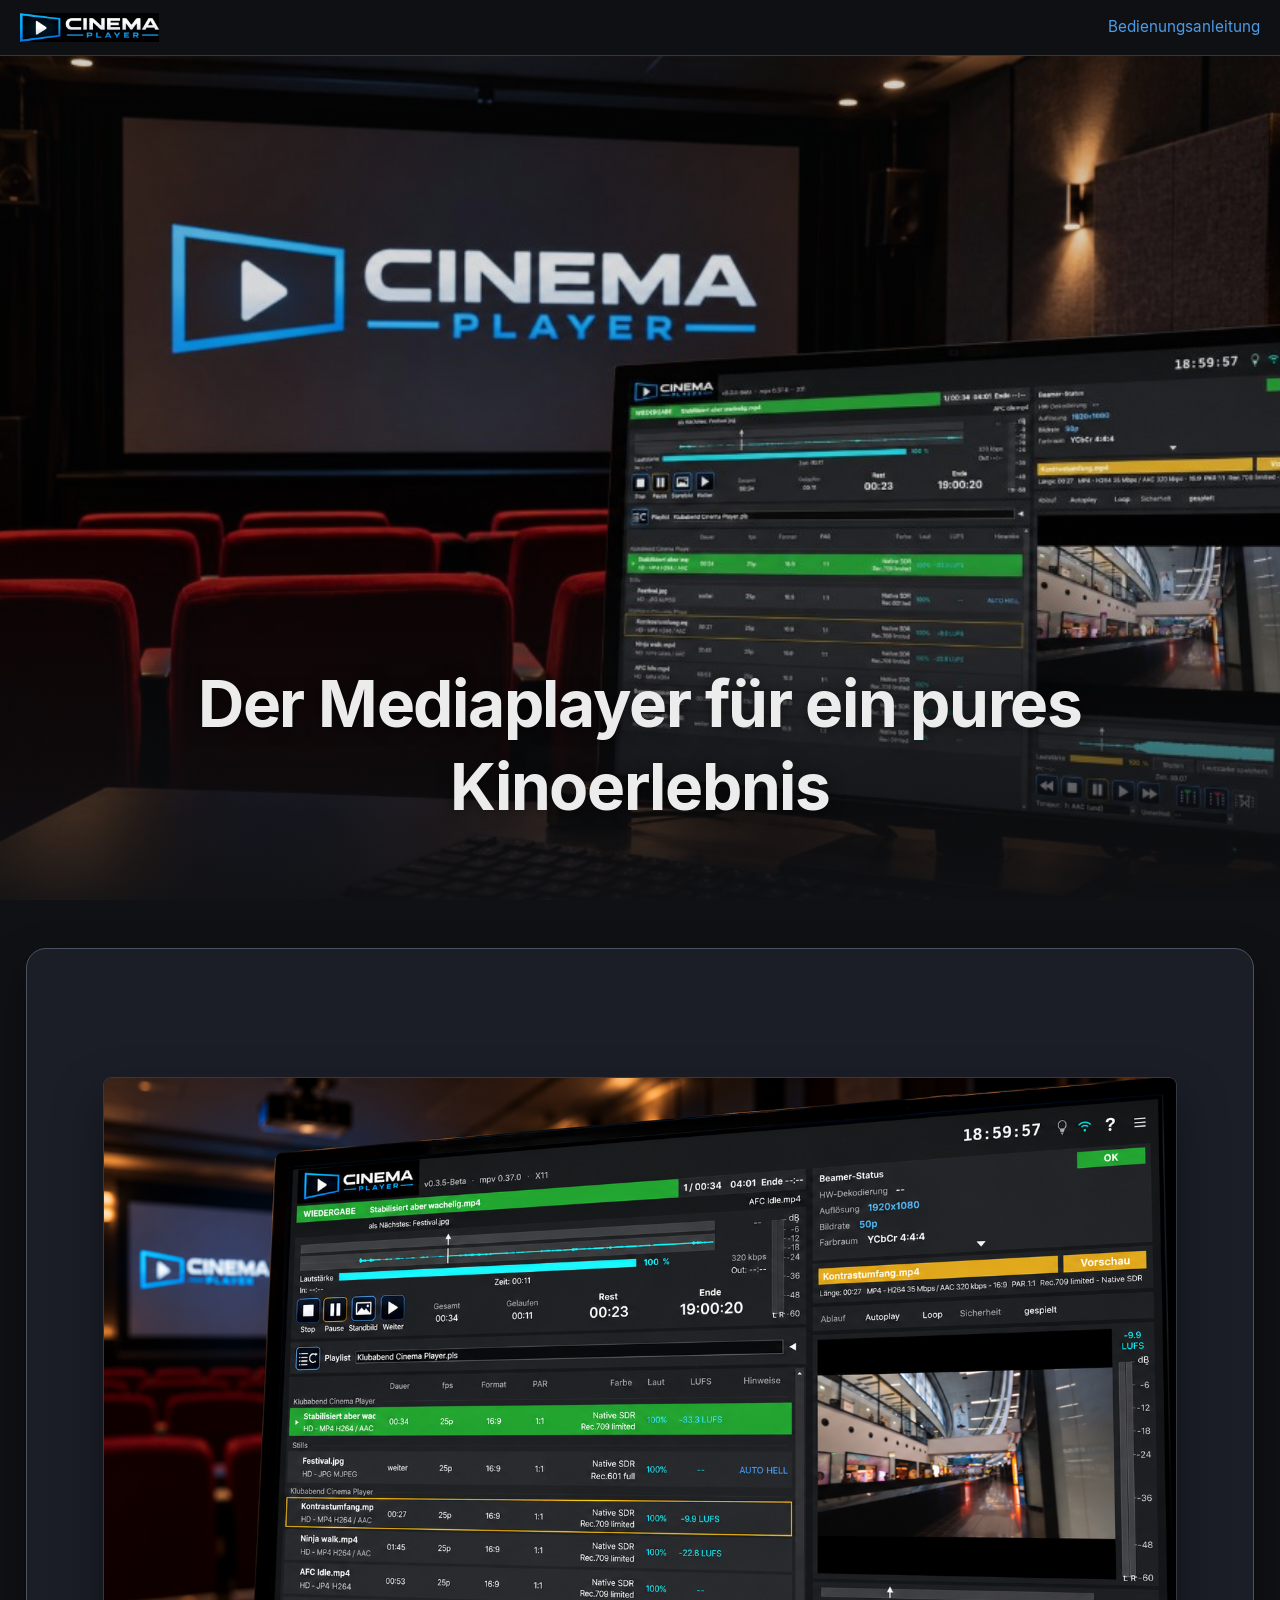
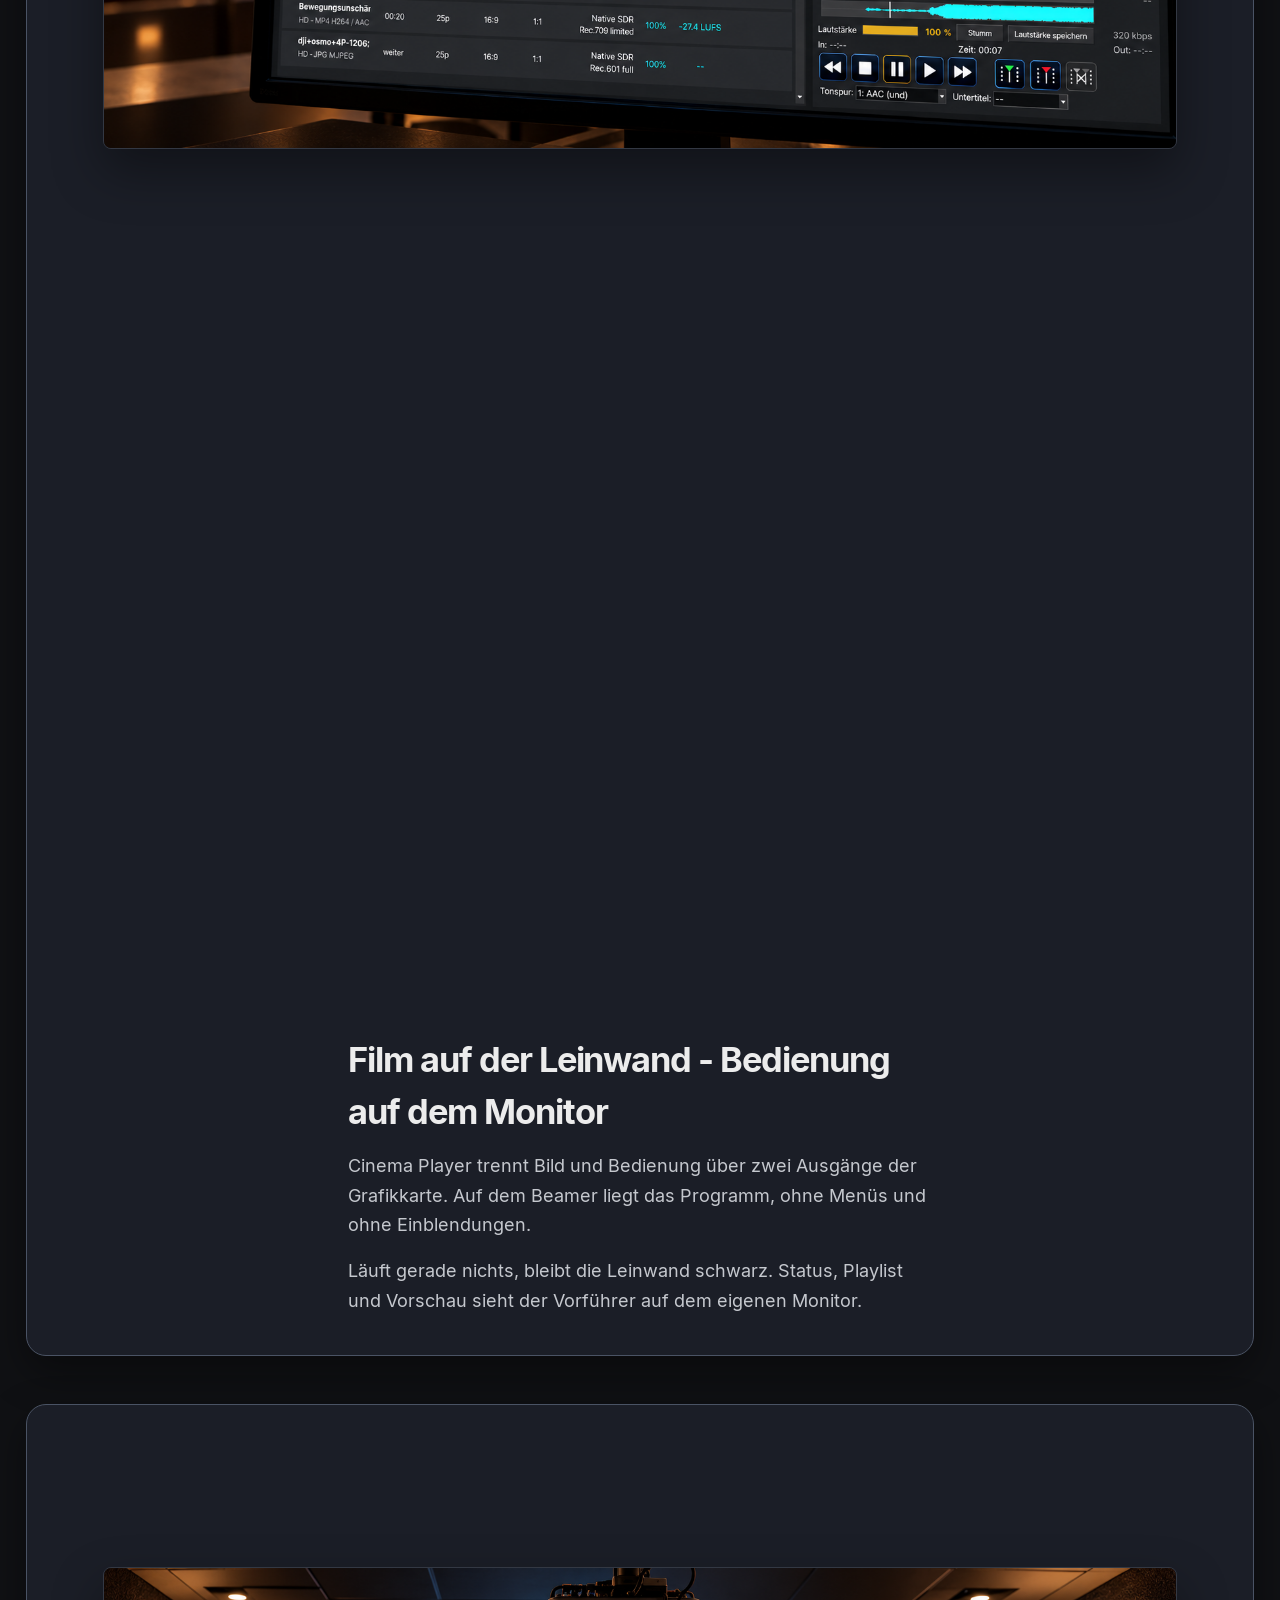
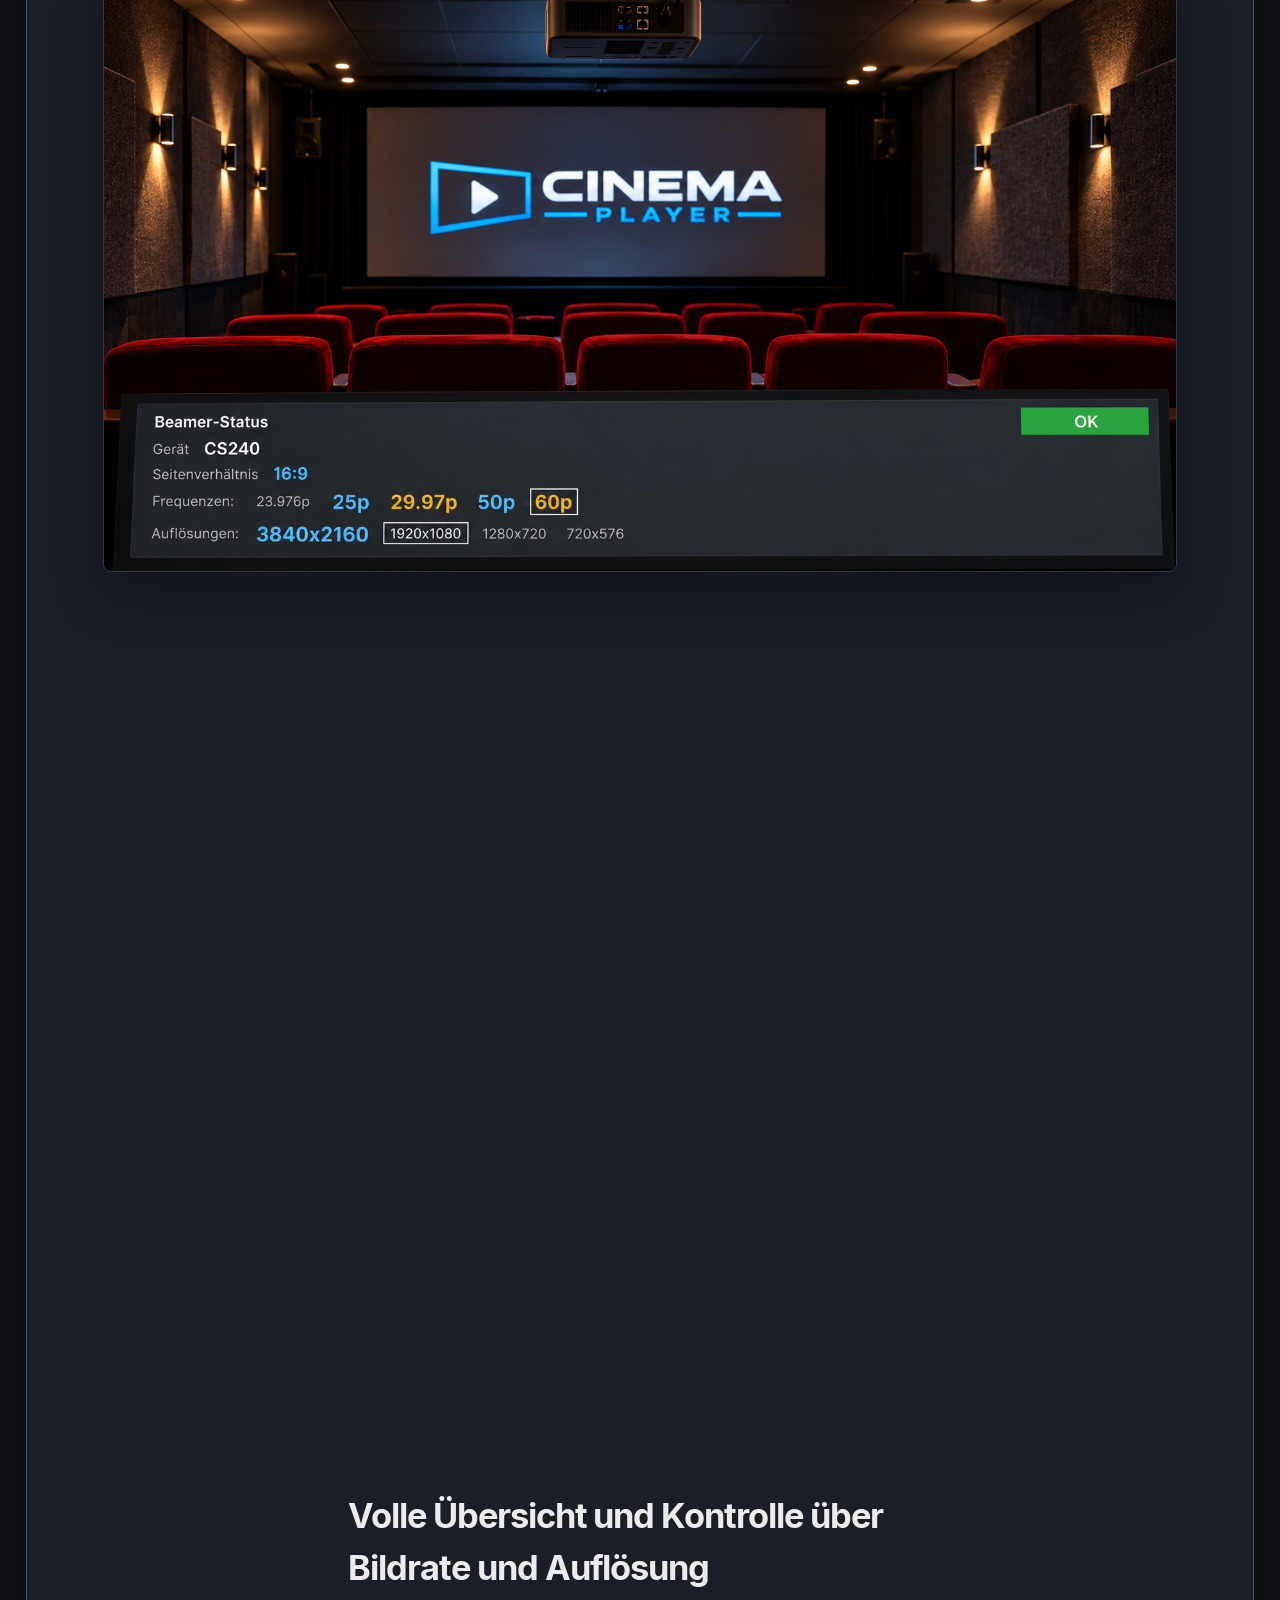
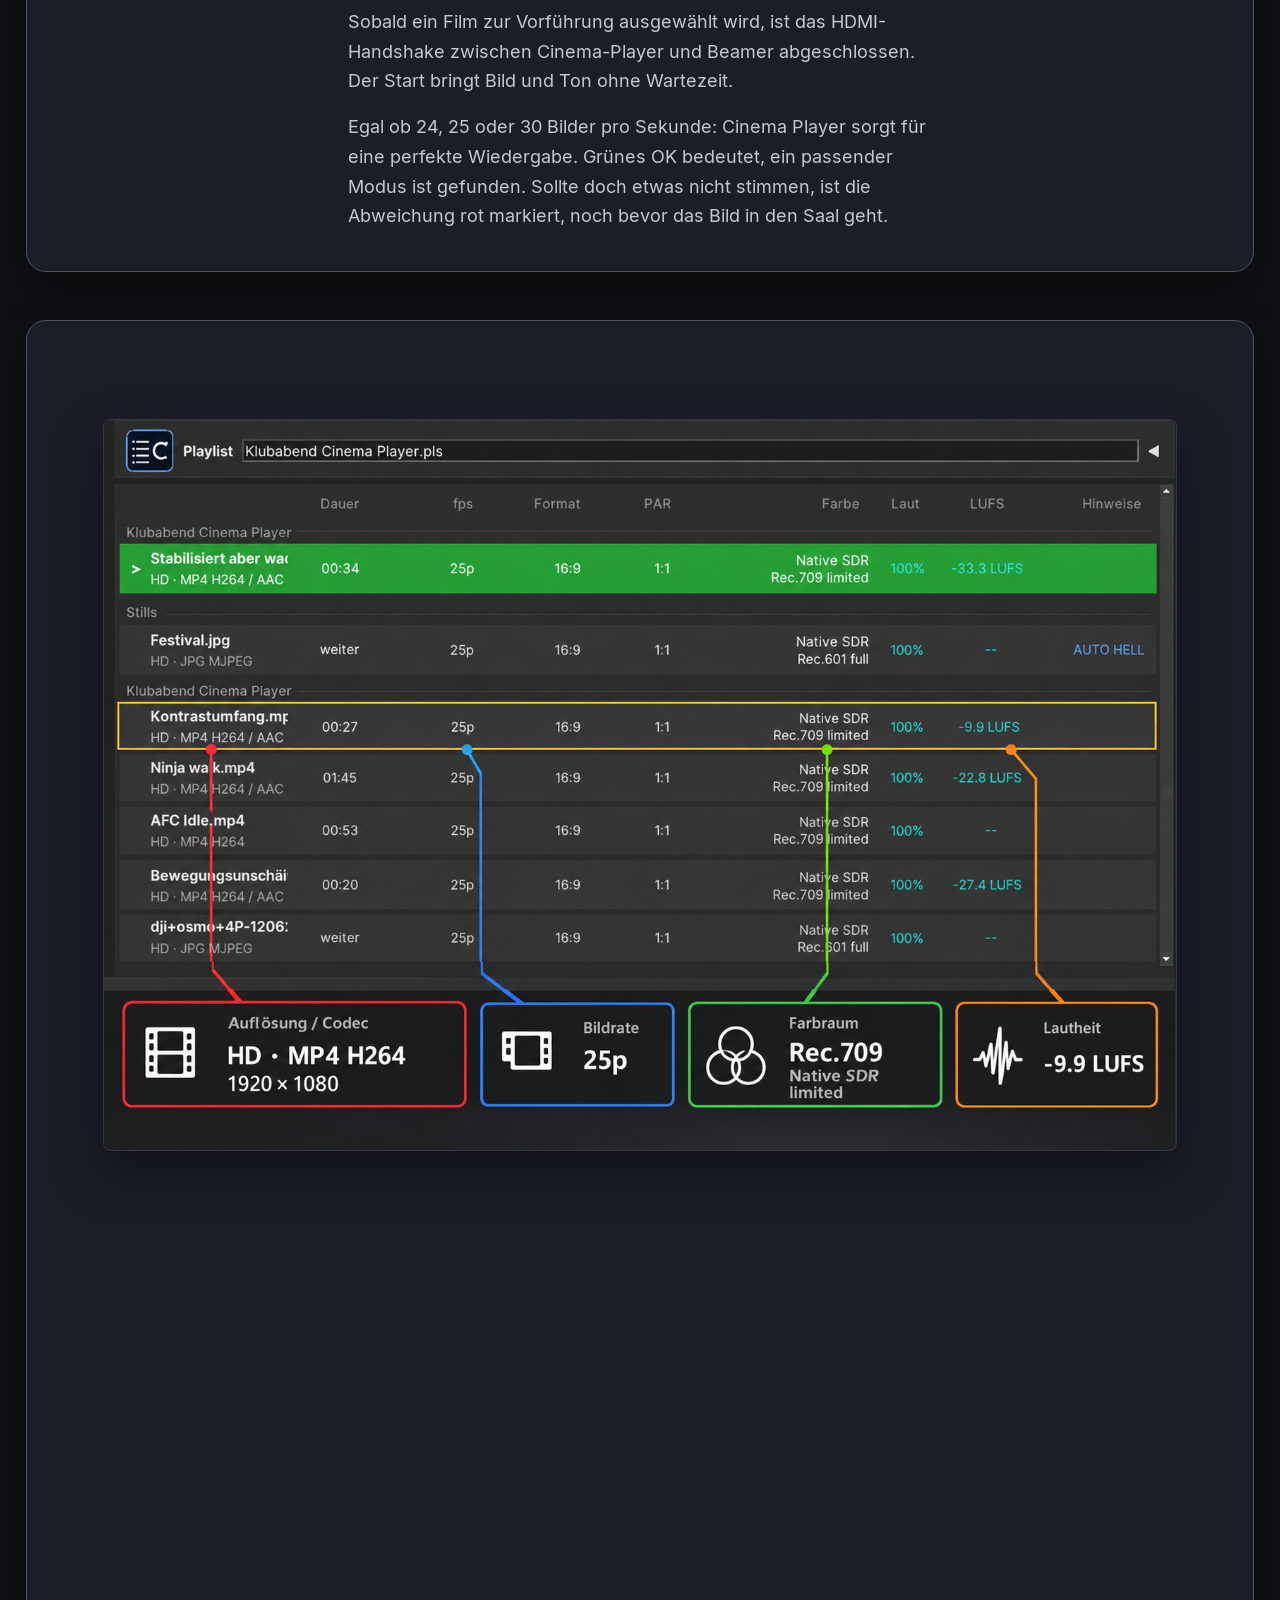
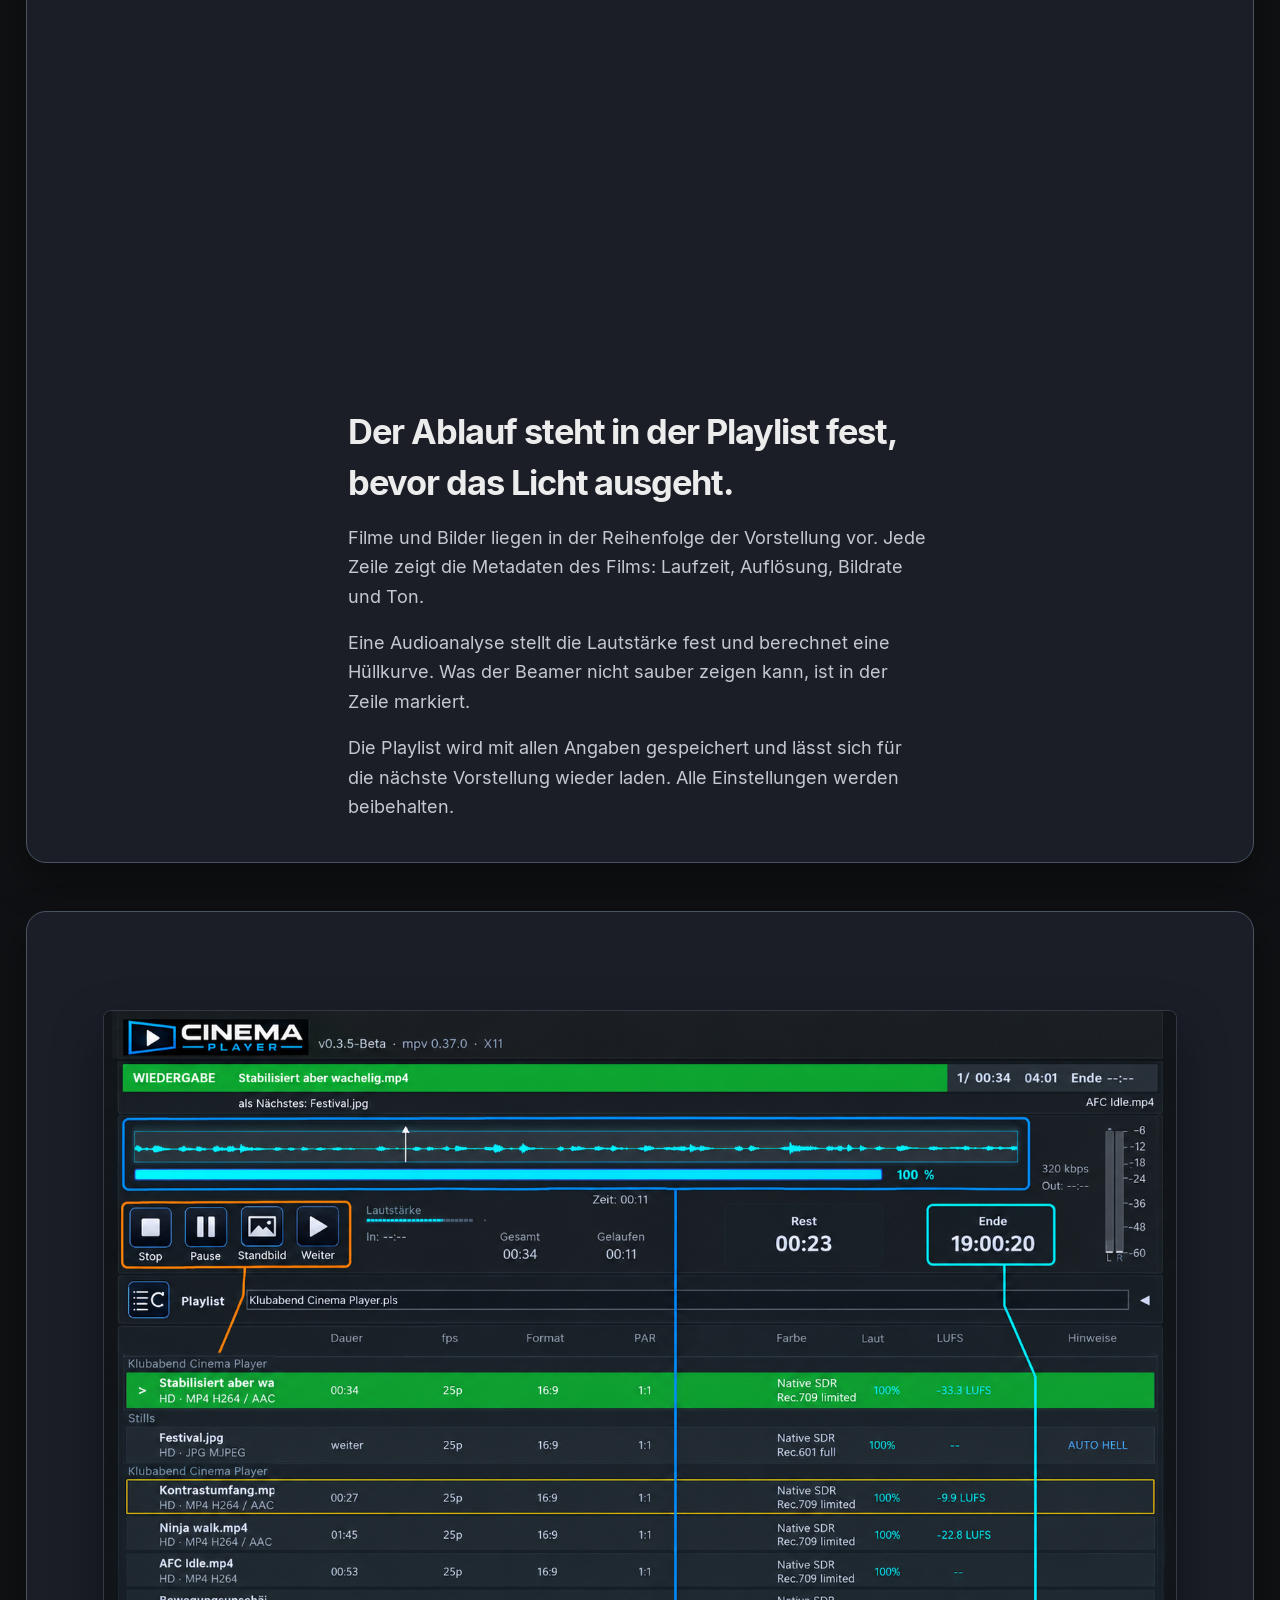
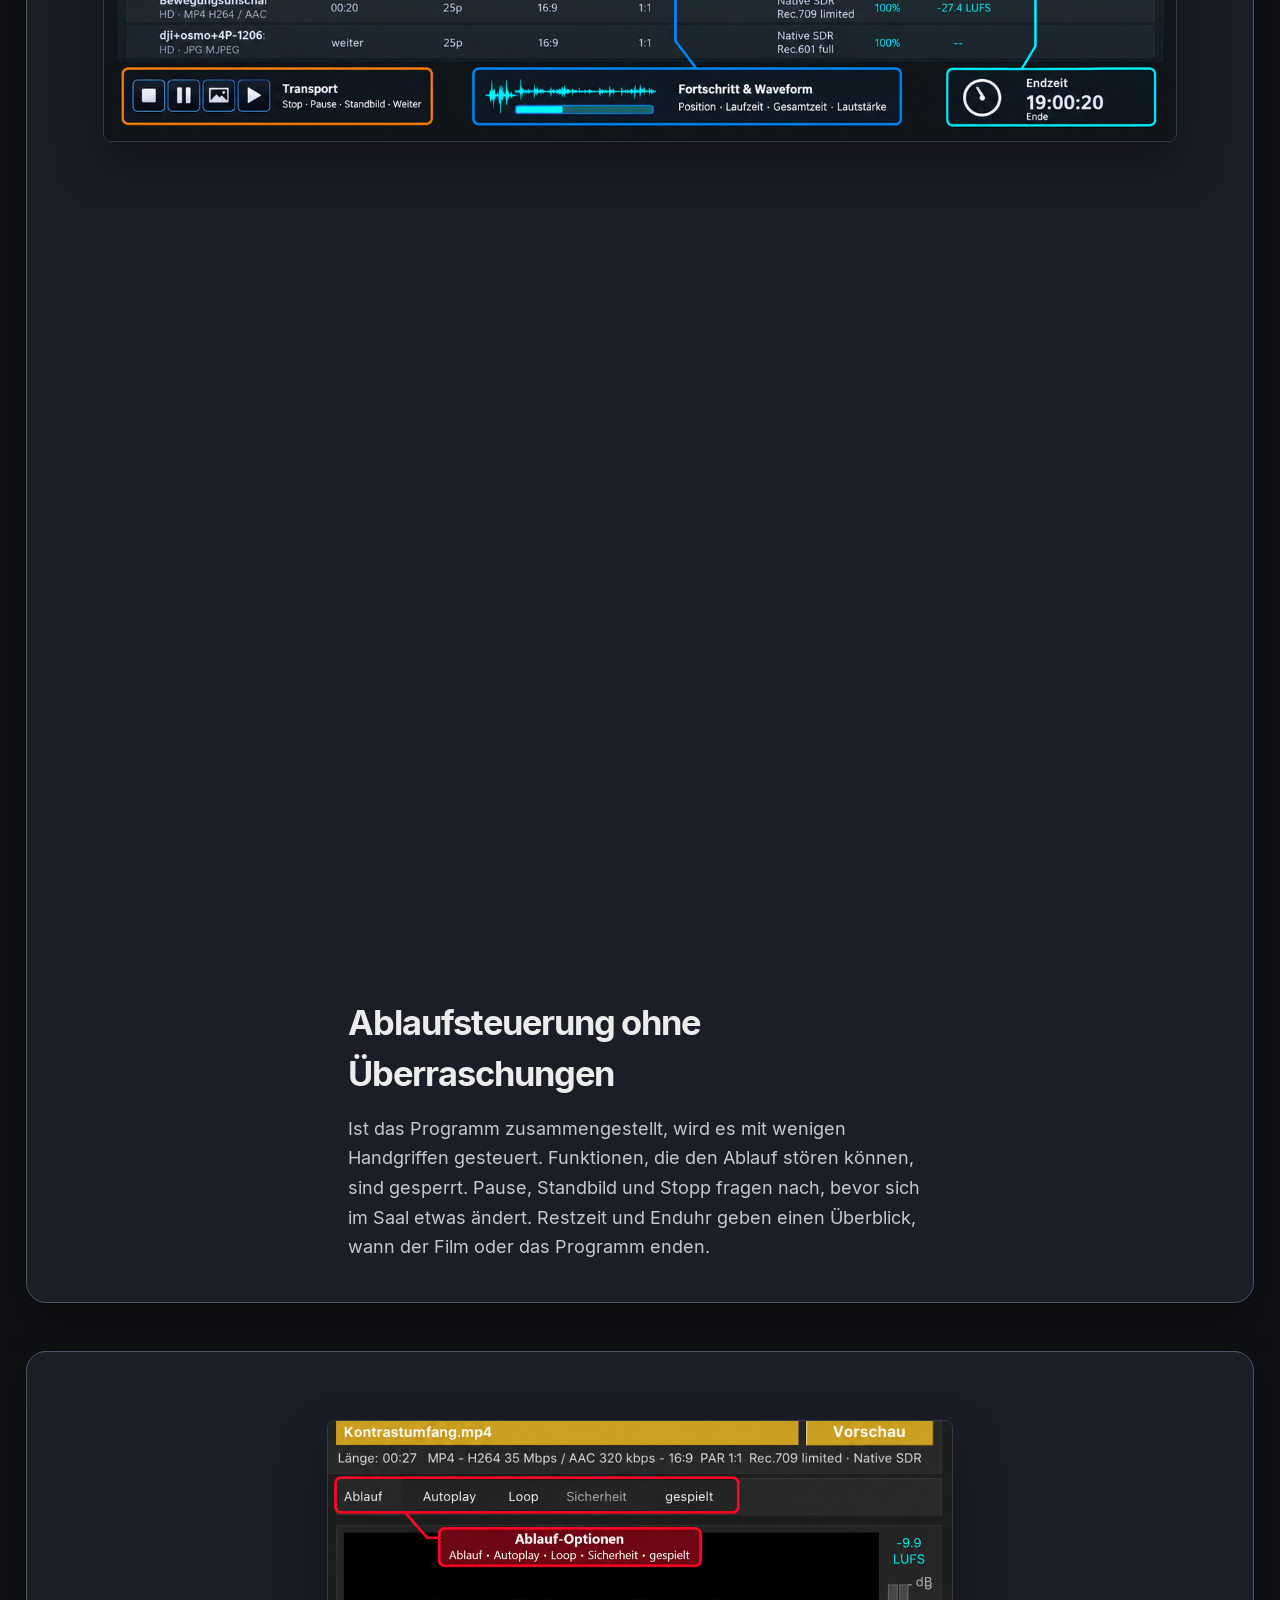
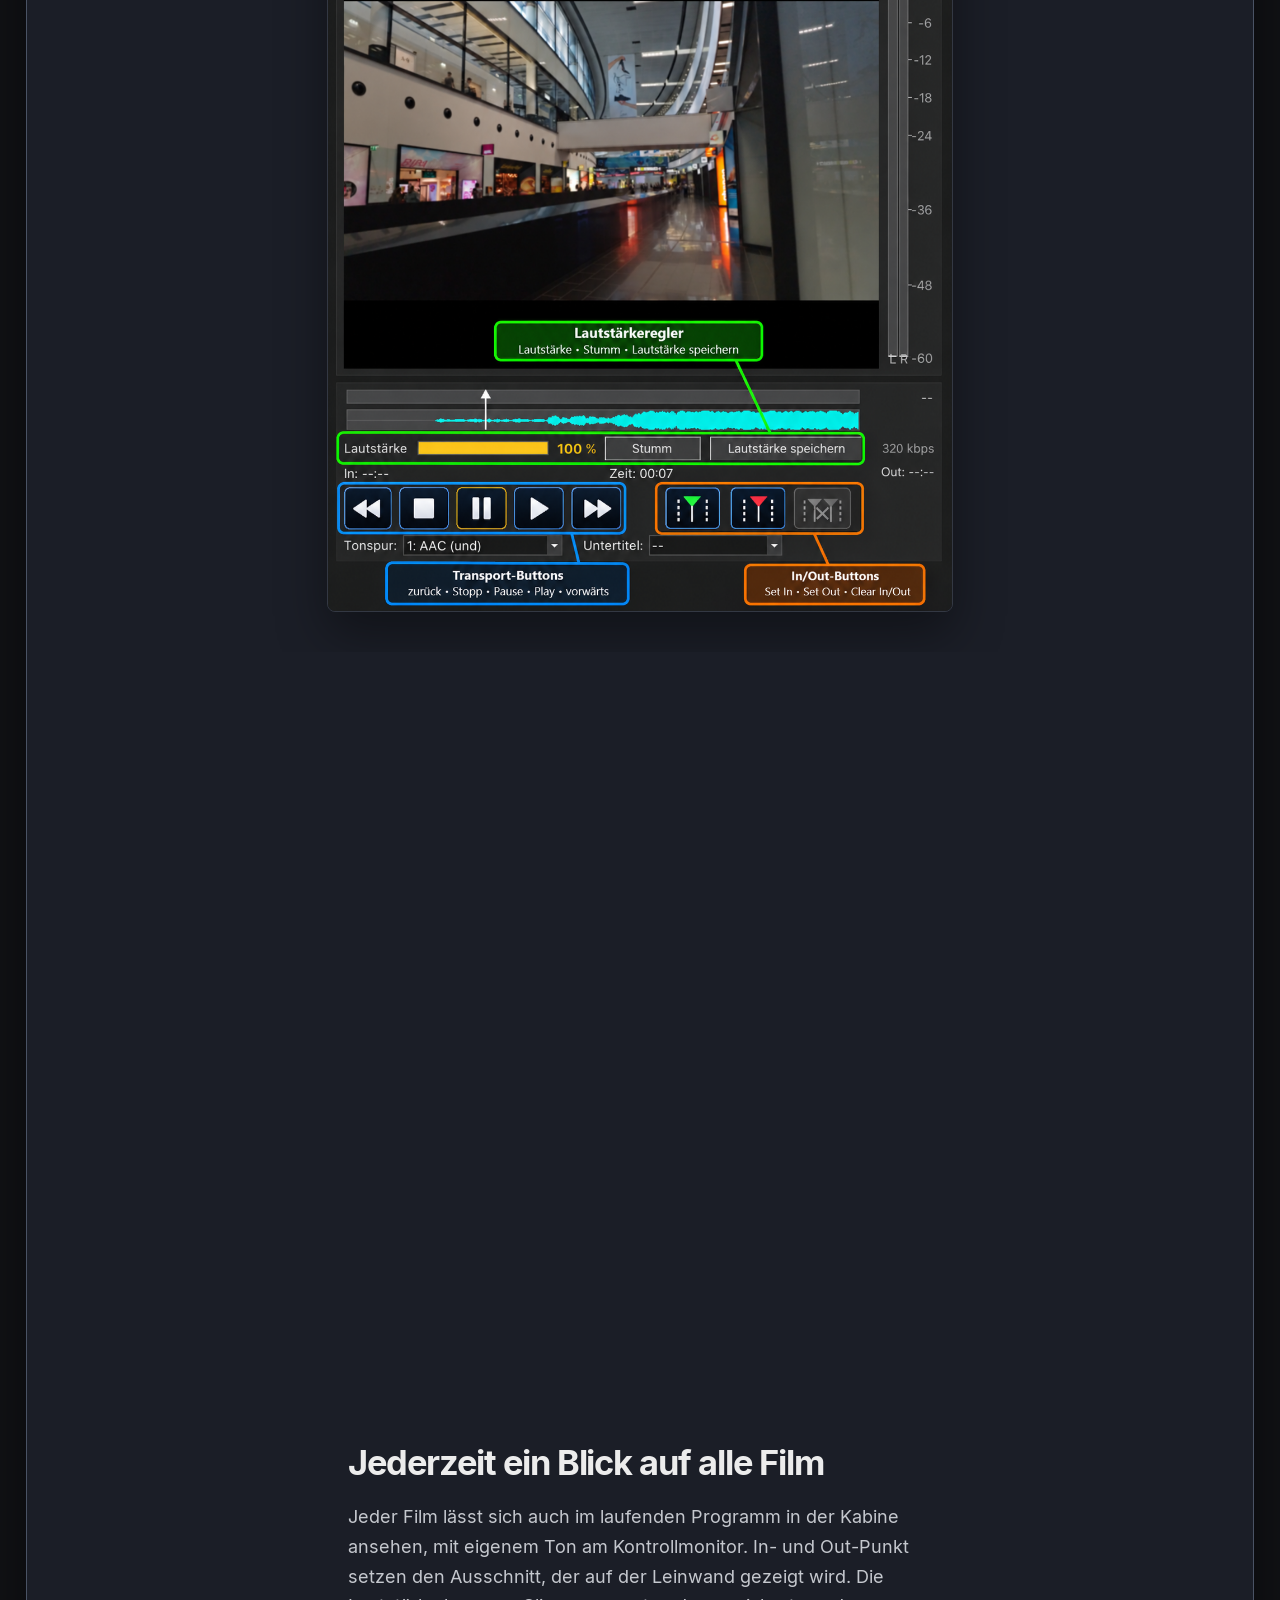
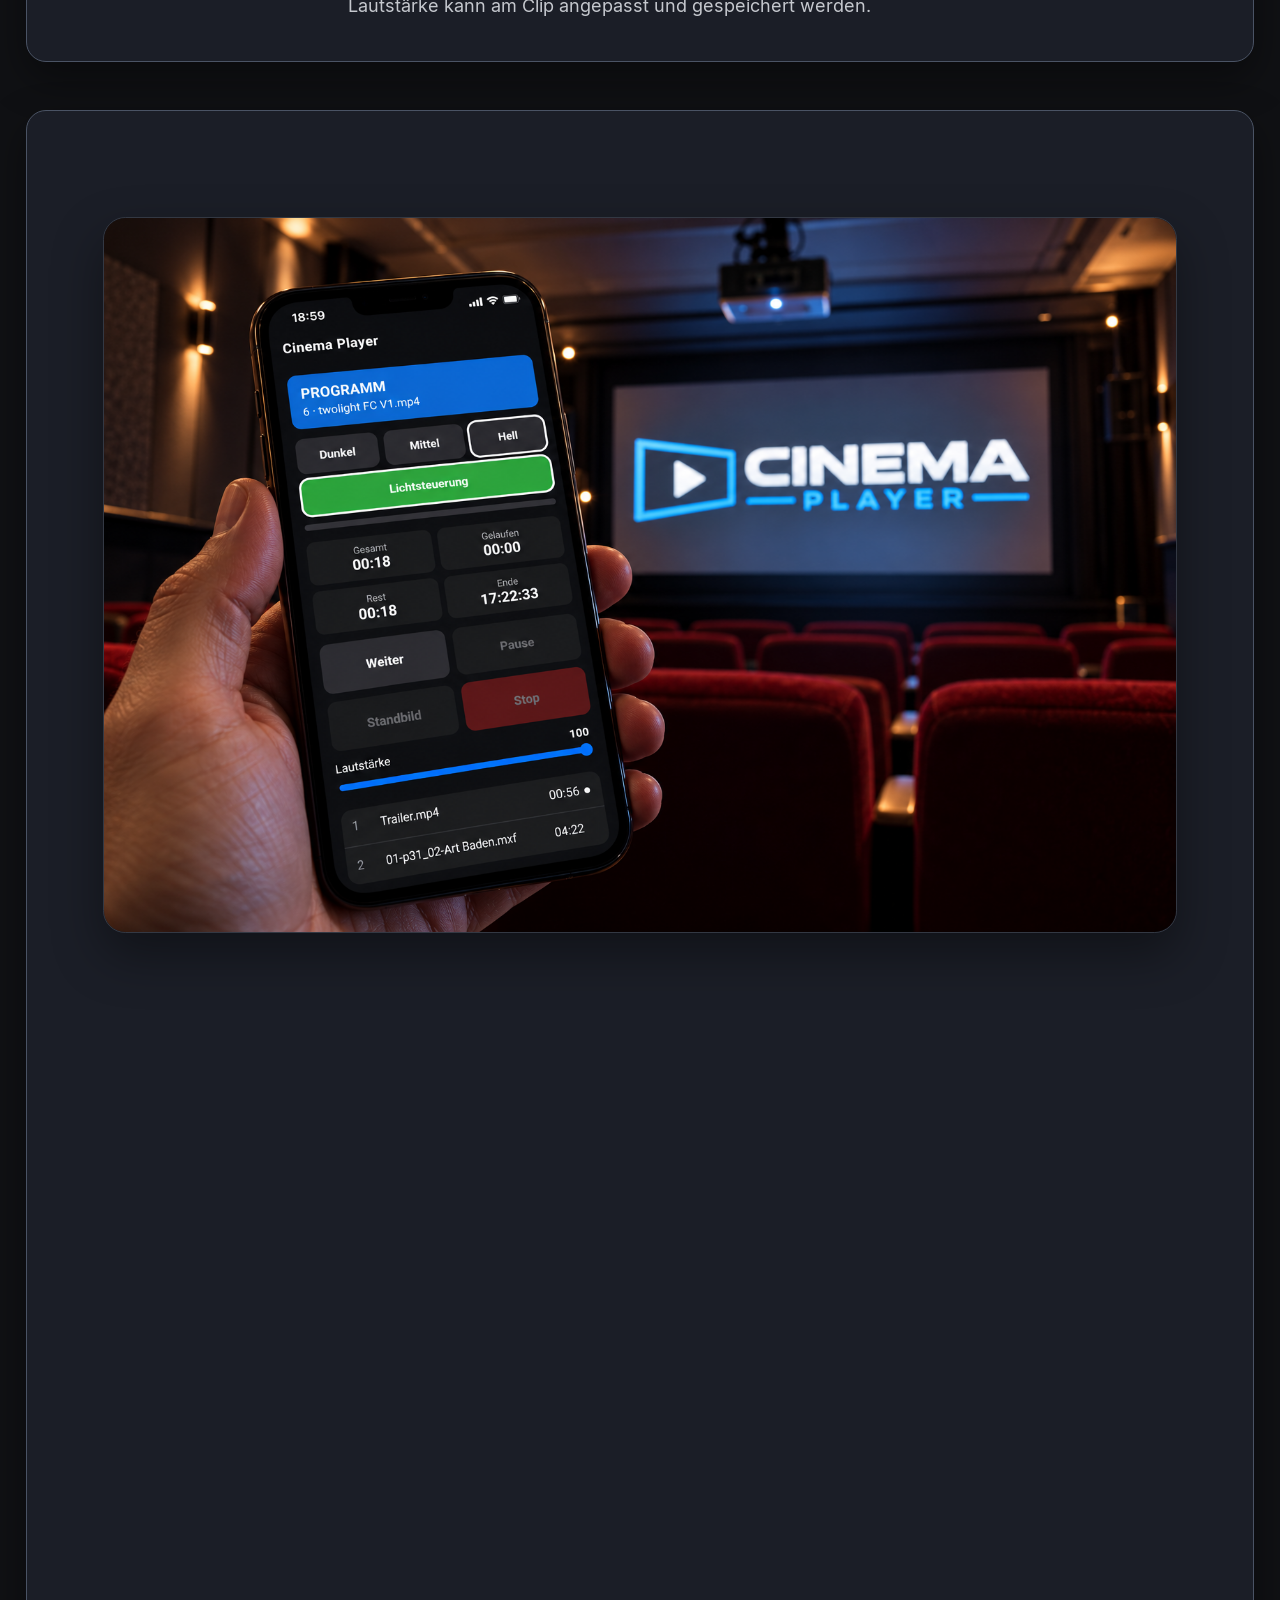
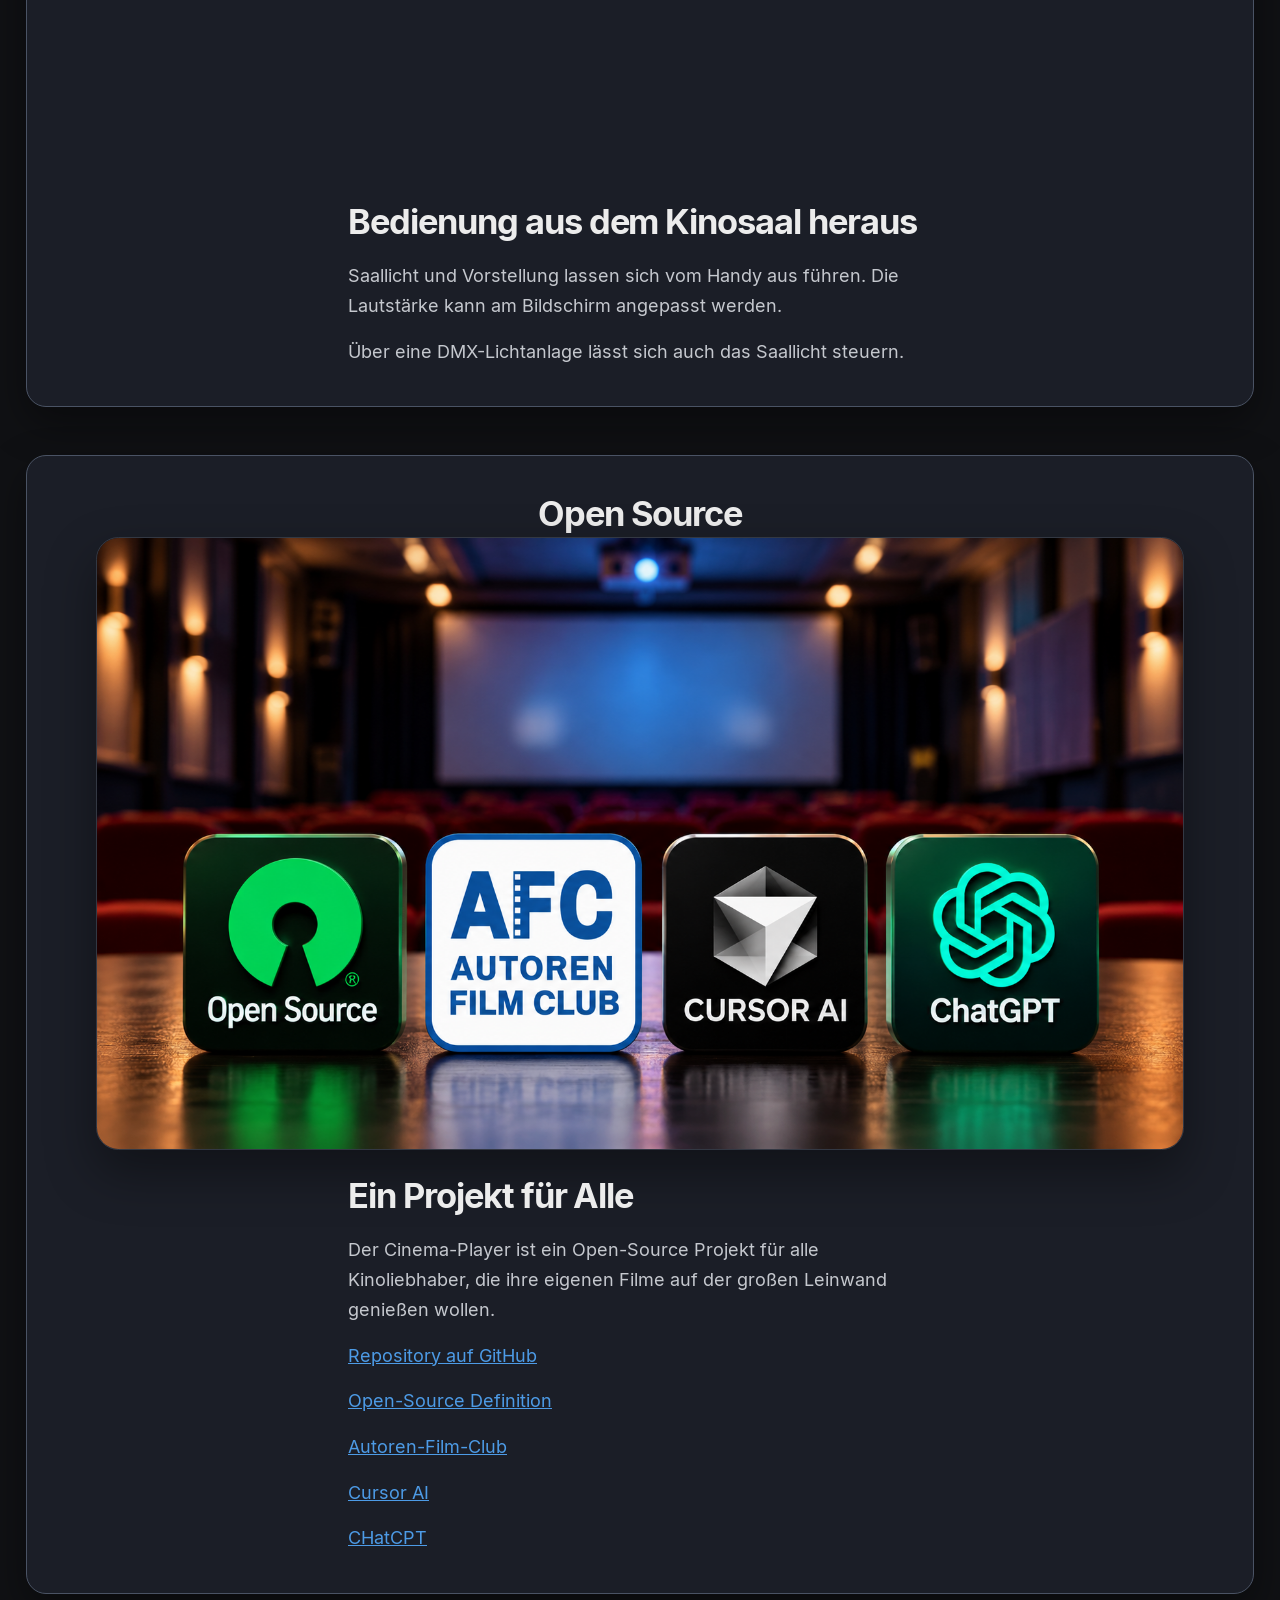
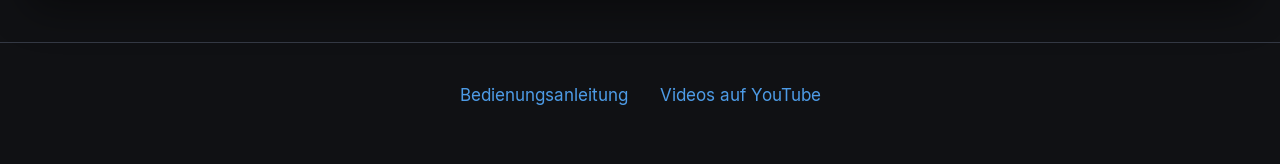
==== index.html @ e3171a02 "Aktualisieren von index.html" ====
<!DOCTYPE html>
<html lang="de">
<head>
  <meta charset="utf-8">
  <meta name="viewport" content="width=device-width, initial-scale=1">
  <title>Cinema Player — Der Mediaplayer für ein pures Kinoerlebnis</title>
  <meta name="description" content="Cinema Player spielt Filme auf die Leinwand und lässt die Steuerung in der Kabine. Playlist, Vorschau, ruhige Bildraten, Saallicht und Fernbedienung.">
  <link rel="icon" href="assets/favicon.png">
  <link rel="stylesheet" href="css/style.css">
  <script>document.documentElement.classList.add("js");</script>
</head>
<body>
  <header class="top">
    <a class="brand" href="#anfang">
      <img src="assets/logo.png" alt="Cinema Player">
    </a>
    <a class="manual" href="https://cinema-player.github.io/manual/index.html">Bedienungsanleitung</a>
  </header>

  <main>
    <section class="hero" id="anfang">
      <h1>Der Mediaplayer für ein pures Kinoerlebnis</h1>
    </section>

    <article class="chapter" id="leinwand">
      <div class="runway">
        <div class="stage">
          <div class="frame">
            <div class="intro">
              <h2>Reines Kinofeeling</h2>
            </div>
            <figure class="photo">
              <img src="assets/leinwand.png" alt="Bedienoberfläche mit Playlist links, Beamerstatus und Vorschau rechts. Der Programmstatus steht auf Aus.">
            </figure>
          </div>
        </div>
      </div>
      <div class="detail">
        <h2>Film auf der Leinwand - Bedienung auf dem Monitor</h2>
        <p>Cinema Player trennt Bild und Bedienung über zwei Ausgänge der Grafikkarte. Auf dem Beamer liegt das Programm, ohne Menüs und ohne Einblendungen.</p>
        <p>Läuft gerade nichts, bleibt die Leinwand schwarz. Status, Playlist und Vorschau sieht der Vorführer auf dem eigenen Monitor.</p>
      </div>
    </article>

    <article class="chapter" id="bild">
      <div class="runway">
        <div class="stage">
          <div class="frame">
            <div class="intro">
              <h2>Ungestörte Wiedergabe</h2>
            </div>
            <figure class="photo">
              <img src="assets/beamer.png" alt="Beamerstatus mit Seitenverhältnis 16:9, Frequenzen, Auflösungen und grünem OK.">
            </figure>
          </div>
        </div>
      </div>
      <div class="detail">
        <h2>Volle Übersicht und Kontrolle über Bildrate und Auflösung</h2>
        <p> Sobald ein Film zur Vorführung ausgewählt wird, ist das HDMI-Handshake zwischen Cinema-Player und Beamer abgeschlossen. Der Start bringt Bild und Ton ohne Wartezeit.</p>
        <p>Egal ob 24, 25 oder 30 Bilder pro Sekunde: Cinema Player sorgt für eine perfekte Wiedergabe. Grünes OK bedeutet, ein passender Modus ist gefunden. Sollte doch etwas nicht stimmen, ist die Abweichung rot markiert, noch bevor das Bild in den Saal geht.</p>
      </div>
    </article>

    <article class="chapter" id="playlist">
      <div class="runway">
        <div class="stage">
          <div class="frame">
            <div class="intro">
              <h2>Playlist</h2>
            </div>
            <figure class="photo">
              <img src="assets/playlist.png" alt="Playlist mit Dateinamen, Laufzeiten, Bildraten und Lautheit.">
            </figure>
          </div>
        </div>
      </div>
      <div class="detail">
        <h2>Der Ablauf steht in der Playlist fest, bevor das Licht ausgeht.</h2>
        <p>Filme und Bilder liegen in der Reihenfolge der Vorstellung vor. Jede Zeile zeigt die Metadaten des Films: Laufzeit, Auflösung, Bildrate und Ton.</p>
        <p>Eine Audioanalyse stellt die Lautstärke fest und berechnet eine Hüllkurve. Was der Beamer nicht sauber zeigen kann, ist in der Zeile markiert.</p>
        <p>Die Playlist wird mit allen Angaben gespeichert und lässt sich für die nächste Vorstellung wieder laden. Alle Einstellungen werden beibehalten.</p>
      </div>
    </article>

    <article class="chapter" id="programm">
      <div class="runway">
        <div class="stage">
          <div class="frame">
            <div class="intro">
              <h2>Programm</h2>
            </div>
            <figure class="photo">
              <img src="assets/programm.png" alt="Kabinenansicht während der Wiedergabe: grüner Status, Uhren, Playlist und Vorschau.">
            </figure>
          </div>
        </div>
      </div>
      <div class="detail">
        <h2>Ablaufsteuerung ohne Überraschungen</h2>
        <p>Ist das Programm zusammengestellt, wird es mit wenigen Handgriffen gesteuert. Funktionen, die den Ablauf stören können, sind gesperrt. Pause, Standbild und Stopp fragen nach, bevor sich im Saal etwas ändert. Restzeit und Enduhr geben einen Überblick, wann der Film oder das Programm enden.</p>
      </div>
    </article>

    <article class="chapter" id="vorschau">
      <div class="runway">
        <div class="stage">
          <div class="frame">
            <div class="intro">
              <h2>Vorschau</h2>
            </div>
            <figure class="photo">
              <img src="assets/vorschau.png" alt="Vorschau mit Testbild, Tonhüllkurve und Lautstärke.">
            </figure>
          </div>
        </div>
      </div>
      <div class="detail">
        <h2>Jederzeit ein Blick auf alle Film</h2>
        <p>Jeder Film lässt sich auch im laufenden Programm in der Kabine ansehen, mit eigenem Ton am Kontrollmonitor. In- und Out-Punkt setzen den Ausschnitt, der auf der Leinwand gezeigt wird. Die Lautstärke kann am Clip angepasst und gespeichert werden.</p>
      </div>
    </article>

    <article class="chapter" id="saal">
      <div class="runway">
        <div class="stage">
          <div class="frame">
            <div class="intro">
              <h2>Fernsteuerung über W-LAN</h2>
            </div>
            <figure class="photo photo-phone">
              <img src="assets/saal.png" alt="Smartphone mit Programmstatus, Tasten Dunkel, Mittel und Hell, Lichtsteuerung und Transport.">
            </figure>
          </div>
        </div>
      </div>
      <div class="detail">
        <h2>Bedienung aus dem Kinosaal heraus</h2>
        <p>Saallicht und Vorstellung lassen sich vom Handy aus führen. Die Lautstärke kann am Bildschirm angepasst werden.</p>
        <p>Über eine DMX-Lichtanlage lässt sich auch das Saallicht steuern.</p>
      </div>
    </article>

    <article class="chapter text-only" id="opensource">
      <div class="runway">
        <div class="stage">
          <div class="frame">
            <div class="intro">
              <h2>Open Source</h2>
            </div>
            <figure class="photo photo-phone">
              <img src="assets/opensource.png" alt="Open Source Logos"></figure>
          </div>
        </div>
      </div>
      <div class="detail">
        <h2>Ein Projekt für Alle</h2>
        <p>Der Cinema-Player ist ein Open-Source Projekt für alle Kinoliebhaber, die ihre eigenen Filme auf der großen Leinwand genießen wollen.</p>
        <p><a href="https://github.com/cinema-player" target="_blank">Repository auf GitHub</a></p>
        <p><a href="https://de.wikipedia.org/wiki/Open_Source" target="_blank">Open-Source Definition</a></p>
        <p><a href="https://afcwien.at" target="_blank">Autoren-Film-Club</a></p>
        <p><a href="https://cursor.com" target="_blank">Cursor AI</a></p>
        <p><a href="https://chatgpt.com" target="_blank">CHatCPT</a></p>
      </div>
    </article>
  </main>

  <footer class="foot">
    <a href="https://cinema-player.github.io/manual/index.html">Bedienungsanleitung</a>
    <a href="https://www.youtube.com/playlist?list=PLWRDCx6BQ3lU">Videos auf YouTube</a>
  </footer>

  <script src="js/scroll.js"></script>
</body>
</html>
---- css/style.css ----
@font-face {
  font-family: Inter;
  font-style: normal;
  font-weight: 400;
  font-display: swap;
  src: url("../assets/fonts/Inter-Regular.ttf") format("truetype");
}

@font-face {
  font-family: Inter;
  font-style: normal;
  font-weight: 700;
  font-display: swap;
  src: url("../assets/fonts/Inter-Bold.ttf") format("truetype");
}

:root {
  --bg: #101114;
  --card: #1b1e27;
  --card-line: #4a5364;
  --text: #ececec;
  --muted: #c5c8ce;
  --accent: #4d9be6;
  --line: #333843;
  --header: 3.5rem;
  color-scheme: dark;
}

* { box-sizing: border-box; }

html {
  scroll-behavior: smooth;
}

body {
  margin: 0;
  background: var(--bg);
  color: var(--text);
  font-family: Inter, "Segoe UI", sans-serif;
  font-size: 1.0625rem;
  line-height: 1.5;
}

img { border: 0; }

a { color: var(--accent); }

.top {
  position: sticky;
  top: 0;
  z-index: 20;
  display: flex;
  align-items: center;
  justify-content: space-between;
  gap: 1rem;
  height: var(--header);
  padding: 0 1.25rem;
  background: rgba(16, 17, 20, 0.92);
  border-bottom: 1px solid var(--line);
  backdrop-filter: blur(10px);
}

.brand {
  display: flex;
  align-items: center;
  min-width: 0;
}

.brand img {
  height: 1.85rem;
  width: auto;
}

.manual {
  flex: none;
  font-size: 0.95rem;
  text-decoration: none;
}

.manual:hover,
.foot a:hover,
.brand:hover {
  text-decoration: underline;
}

.hero {
  min-height: calc(100dvh - var(--header));
  display: flex;
  flex-direction: column;
  align-items: center;
  justify-content: flex-end;
  padding: 2rem 1.5rem 4.5rem;
  text-align: center;
  background:
    linear-gradient(to top, rgba(16, 17, 20, 0.92) 0%, rgba(16, 17, 20, 0.55) 18%, rgba(16, 17, 20, 0.08) 42%, rgba(16, 17, 20, 0.2) 100%),
    url("../assets/kino.jpg") center / cover no-repeat;
}

.hero h1 {
  margin: 0;
  max-width: 16em;
  font-size: clamp(2.9rem, 5.6vw, 4rem);
  font-weight: 700;
  letter-spacing: -0.02em;
  line-height: 1.3;
  text-shadow: 0 2px 16px rgba(0, 0, 0, 0.55);
}

.chapter {
  --reveal: 1;
  margin: 3rem clamp(0.75rem, 2vw, 2rem);
  background: var(--card);
  border: 1px solid var(--card-line);
  border-radius: 1.25rem;
  box-shadow: 0 16px 40px rgba(0, 0, 0, 0.4);
}

.runway { height: auto; }

.stage {
  display: flex;
  align-items: center;
  justify-content: center;
  padding: 1.5rem 6vw 2.5rem;
}

.frame {
  display: flex;
  flex-direction: column;
  align-items: center;
  width: min(68rem, 100%);
  max-height: 100%;
  min-height: 0;
}

.intro {
  display: flex;
  justify-content: center;
  overflow: visible;
  height: auto;
}

.intro h2 {
  margin: 0;
  max-width: 38rem;
  text-align: center;
  font-size: clamp(1.6rem, 3vw, 2.15rem);
  font-weight: 700;
  letter-spacing: -0.03em;
  line-height: 1.3;
  opacity: 1;
}

.photo {
  display: flex;
  align-items: center;
  justify-content: center;
  min-height: 0;
  margin: 0;
}

.photo img {
  display: block;
  width: auto;
  height: auto;
  max-width: min(68rem, 100%);
  max-height: 70dvh;
  object-fit: contain;
  border: 1px solid var(--line);
  border-radius: 8px;
  box-shadow: 0 22px 50px rgba(0, 0, 0, 0.38);
}

.photo-phone img {
  max-height: min(70dvh, 40rem);
  border-radius: 1.4rem;
}

.detail {
  max-width: 40rem;
  margin: 0 auto;
  padding: 1.25rem 1.75rem 2.5rem;
}

.detail h2 {
  margin: 0 0 0.85rem;
  font-size: clamp(1.6rem, 3vw, 2.15rem);
  font-weight: 700;
  letter-spacing: -0.03em;
}

.detail p {
  margin: 0;
  color: var(--muted);
  font-size: 1.125rem;
  line-height: 1.65;
}

.detail p + p { margin-top: 1rem; }

.foot {
  display: flex;
  flex-wrap: wrap;
  justify-content: center;
  gap: 0.75rem 2rem;
  padding: 2.5rem 1.5rem 3.5rem;
  border-top: 1px solid var(--line);
}

.foot a { text-decoration: none; }

.js .chapter { --reveal: 0; }

.js .runway { height: 185vh; }

.js .stage {
  position: sticky;
  top: 0;
  height: 100dvh;
  overflow: hidden;
  padding: calc(var(--header) + 0.75rem) 6vw 2.5rem;
}

.js .intro {
  width: 100%;
  flex: none;
  height: calc(var(--reveal) * var(--intro-space, 0px));
  margin-bottom: calc(var(--reveal) * 1.15rem);
  overflow: hidden;
  align-items: flex-start;
}

.js .intro h2 {
  opacity: calc(var(--reveal) * var(--reveal));
}

.js .photo {
  min-height: 0;
}

.js .photo img {
  max-height: calc(100dvh - var(--header) - 3.25rem - (var(--reveal) * (var(--intro-space, 0px) + 1.15rem)));
  max-width: 100%;
}

.js .text-only .runway { height: auto; }

.js .text-only .stage {
  position: static;
  height: auto;
  overflow: visible;
  padding: 2.25rem 1.75rem 0;
}

.js .text-only .intro {
  height: auto;
  margin-bottom: 0;
  overflow: visible;
}

.js .text-only .intro h2 { opacity: 1; }

@media (max-width: 720px) {
  .manual { font-size: 0.88rem; }

  .hero {
    background-position: center, 40% center;
  }

  .js .stage,
  .stage {
    padding-inline: 1rem;
  }

  .chapter { margin-inline: 0.75rem; }

  .detail {
    padding: 1rem 1.15rem 1.75rem;
  }

  .detail p { font-size: 1.05rem; }
}

@media (prefers-reduced-motion: reduce) {
  html { scroll-behavior: auto; }

  .js .chapter { --reveal: 1; }

  .js .runway { height: auto; }

  .js .stage {
    position: static;
    height: auto;
    overflow: visible;
    padding: 2rem 6vw 1rem;
  }

  .js .intro { margin-bottom: 1.15rem; }

  .js .intro {
    height: auto;
    overflow: visible;
  }

  .js .intro h2 { opacity: 1; }

  .js .photo { height: auto; }

  .js .photo img { max-height: 70dvh; }
}
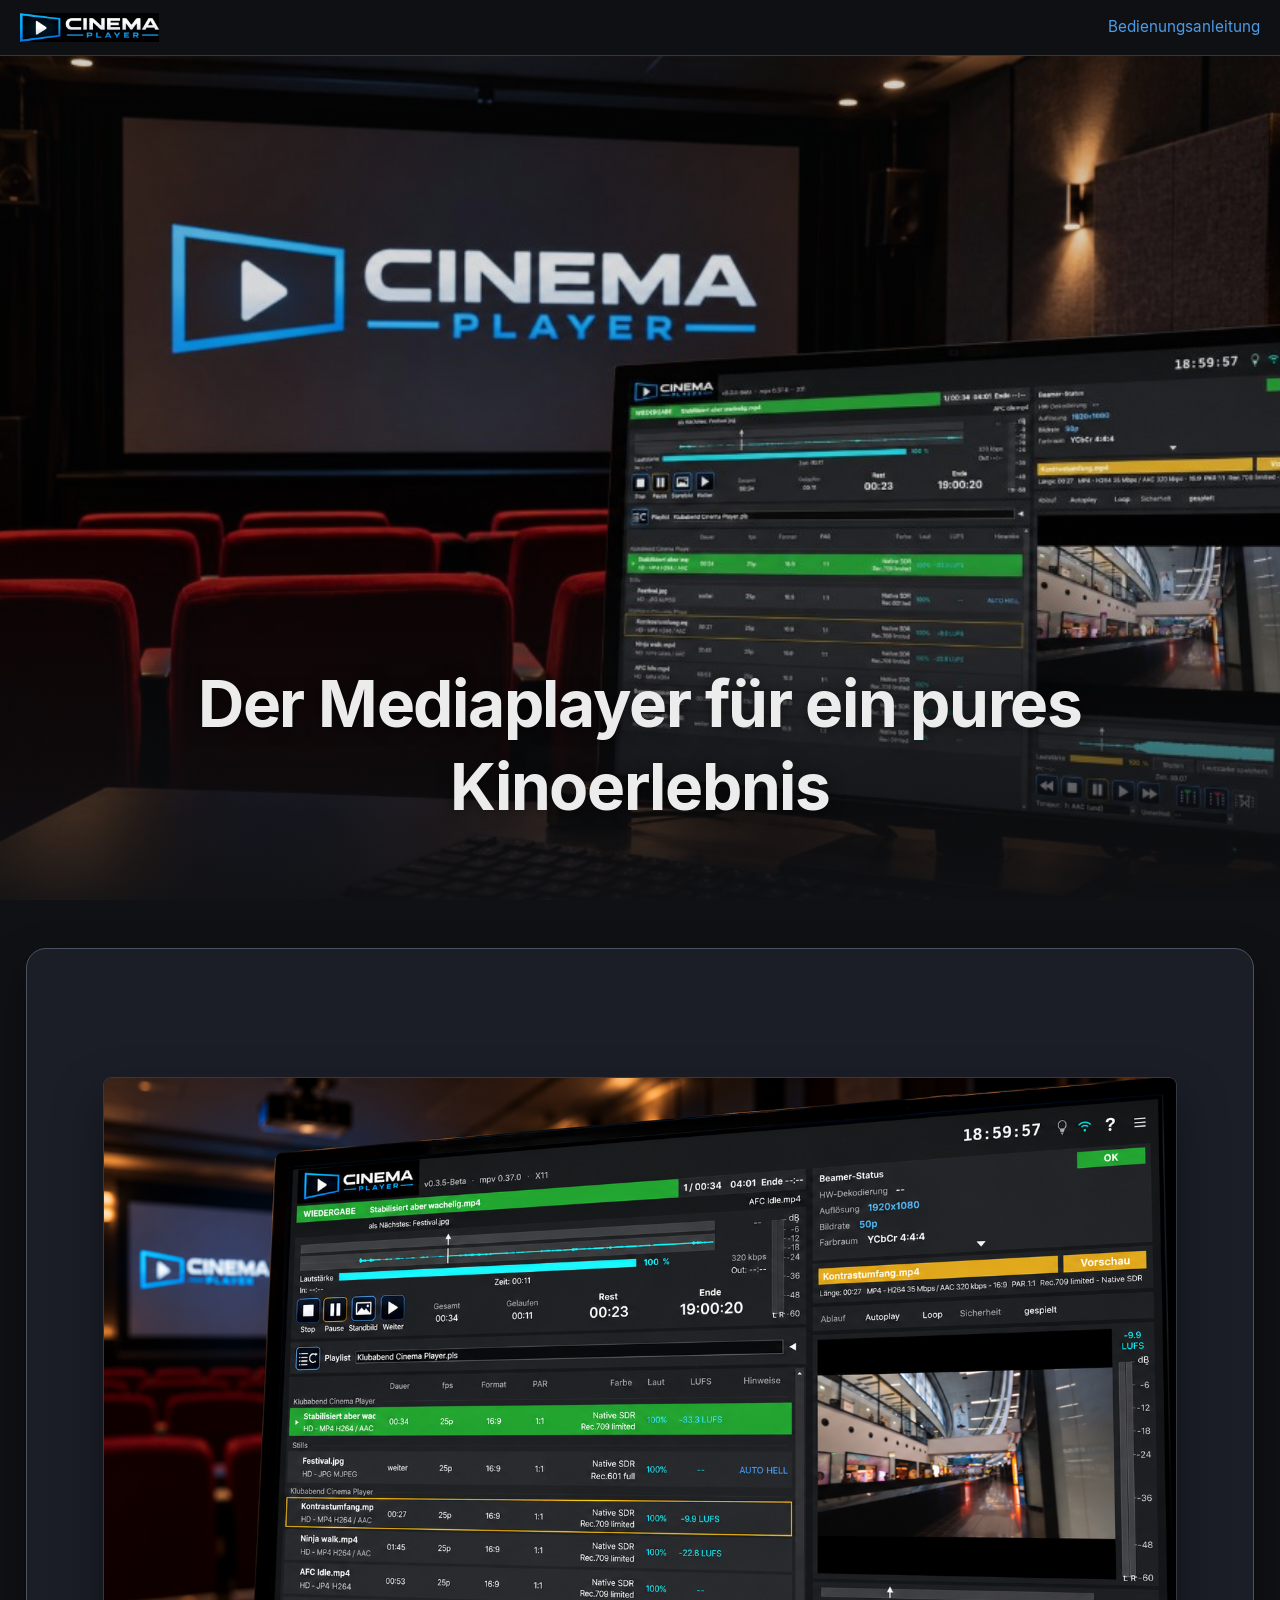
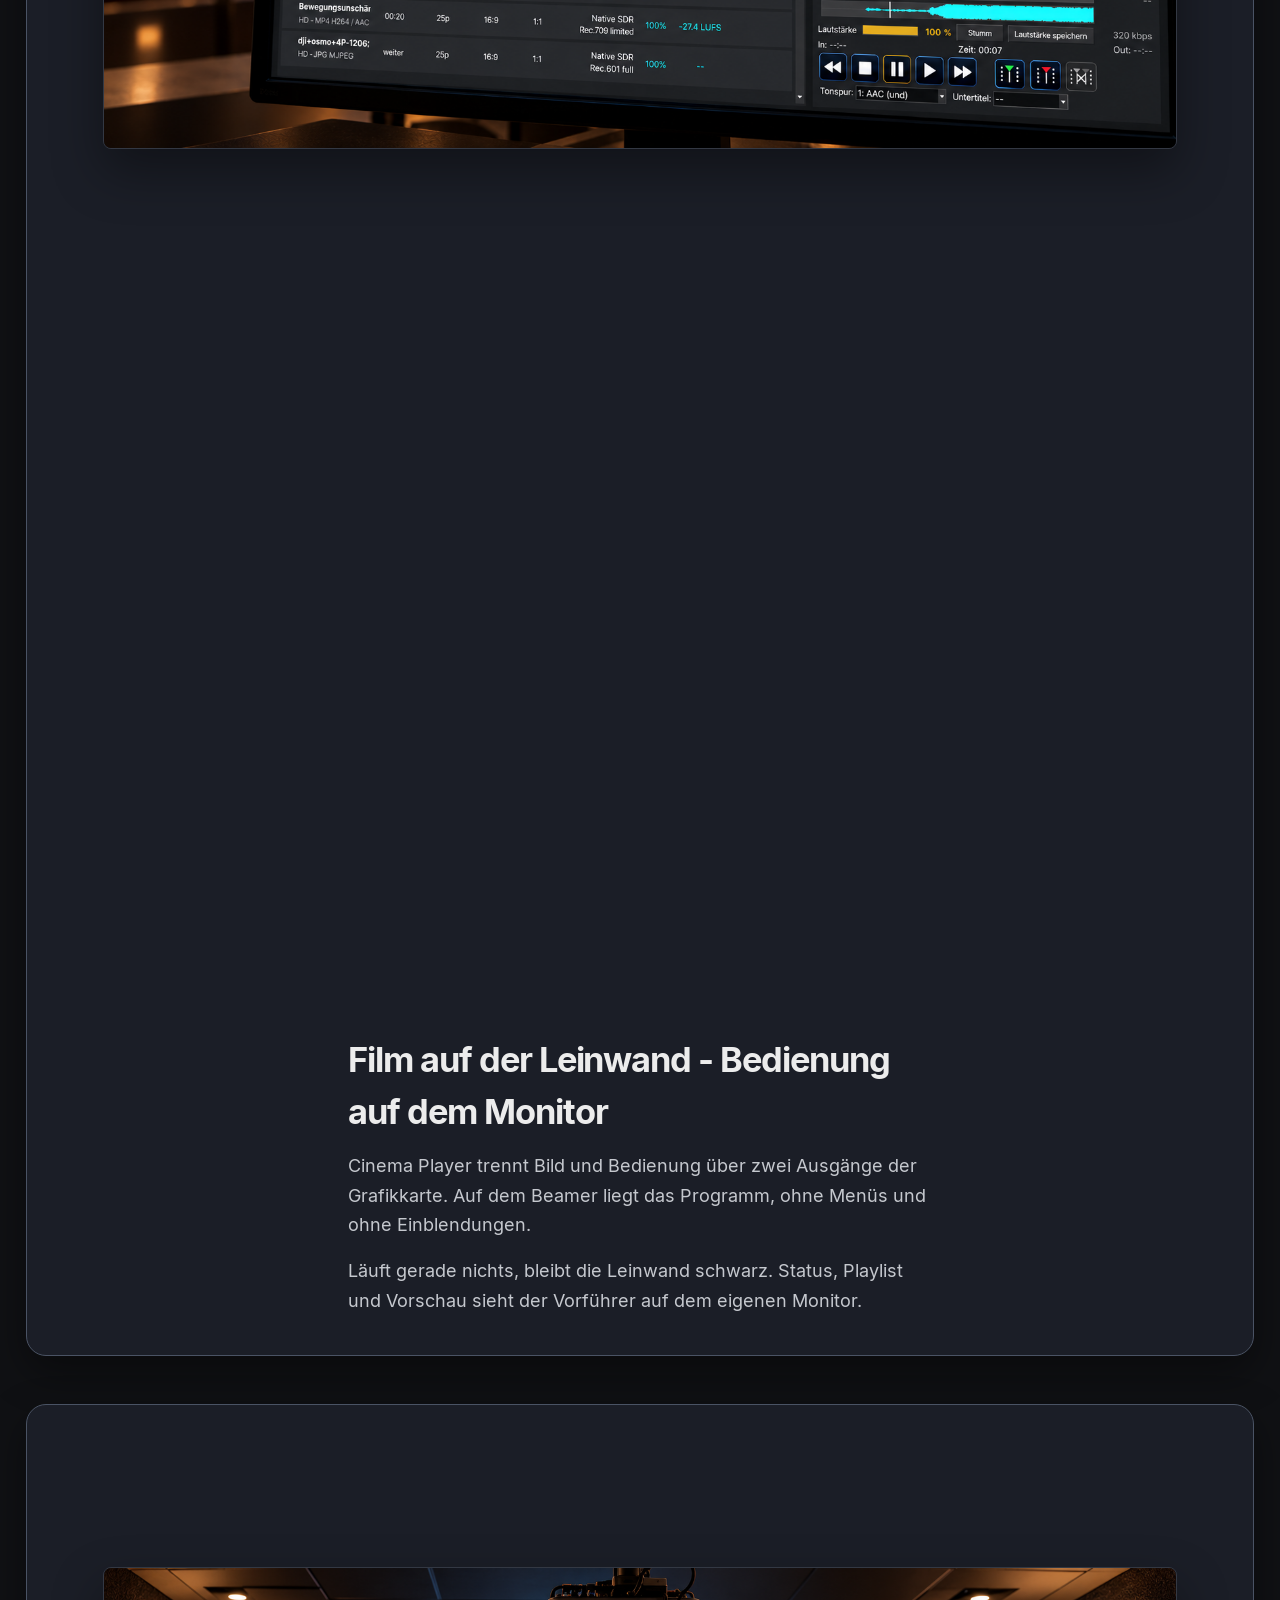
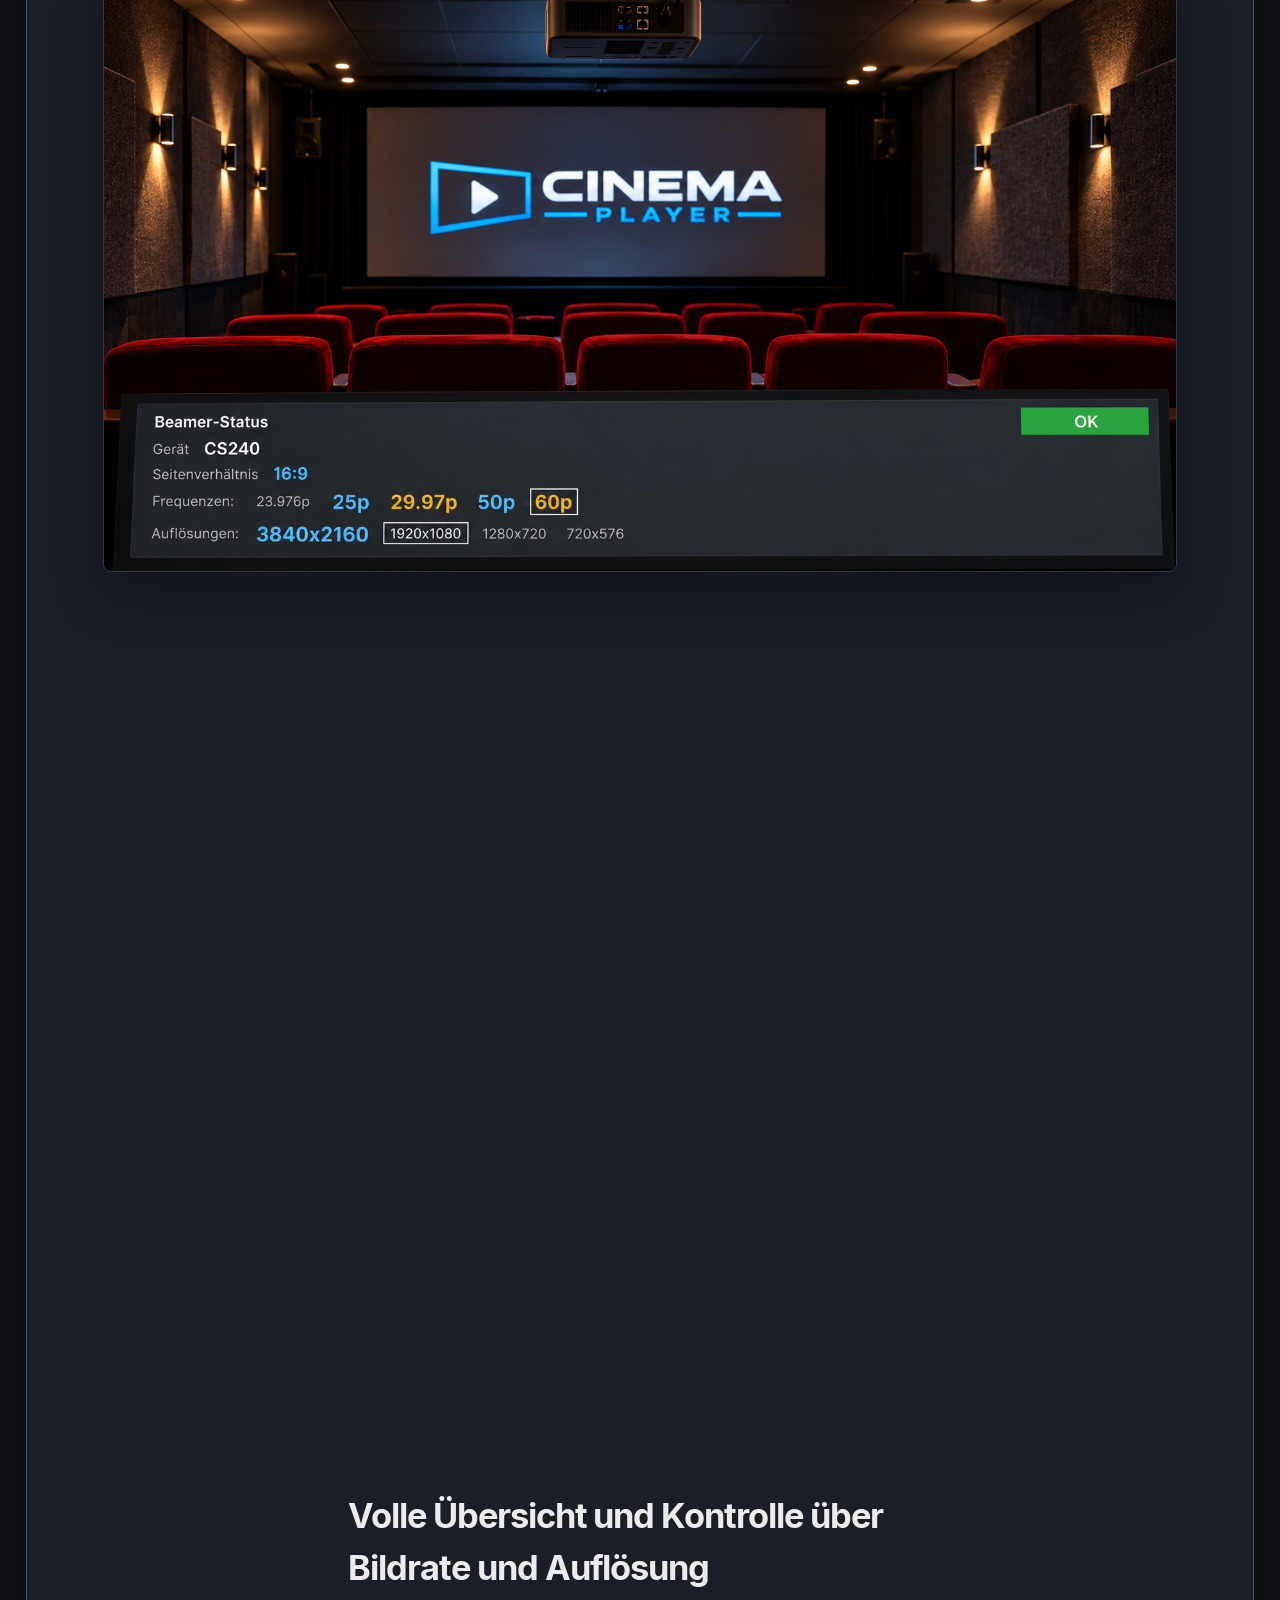
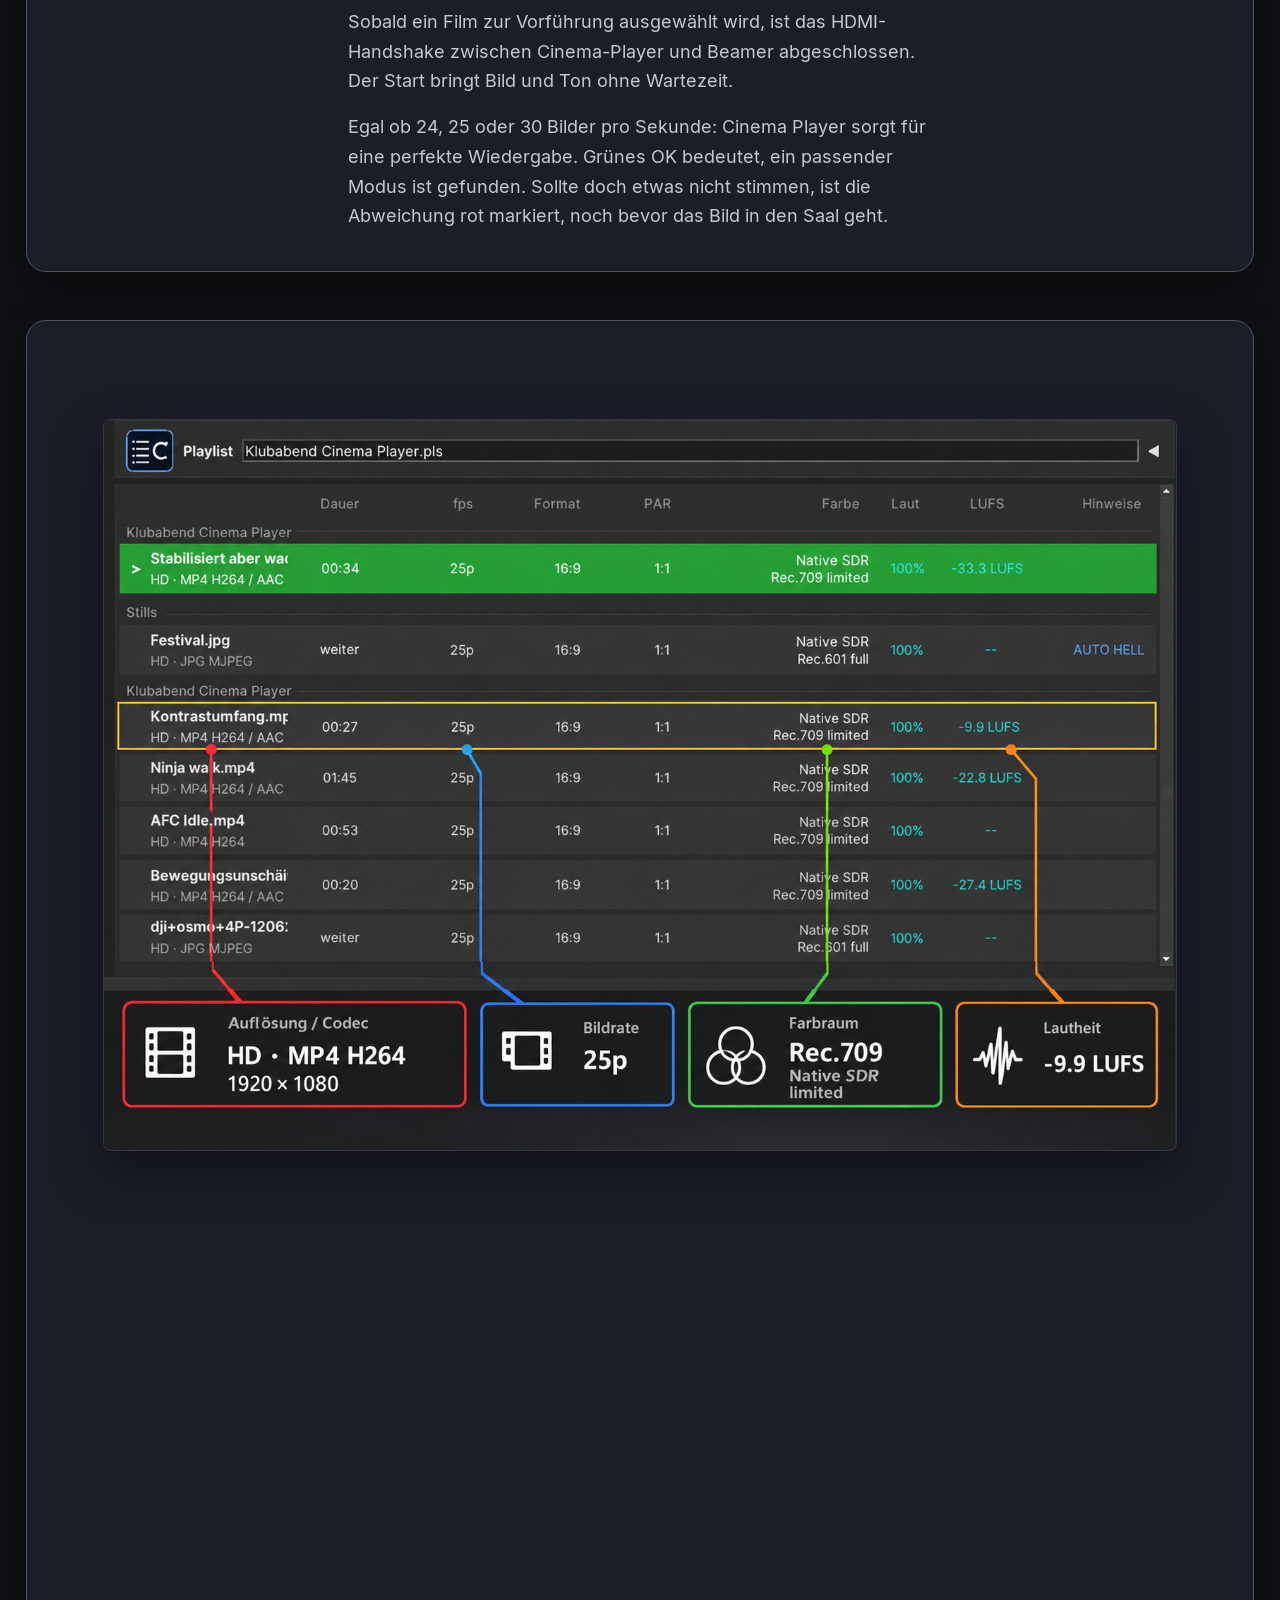
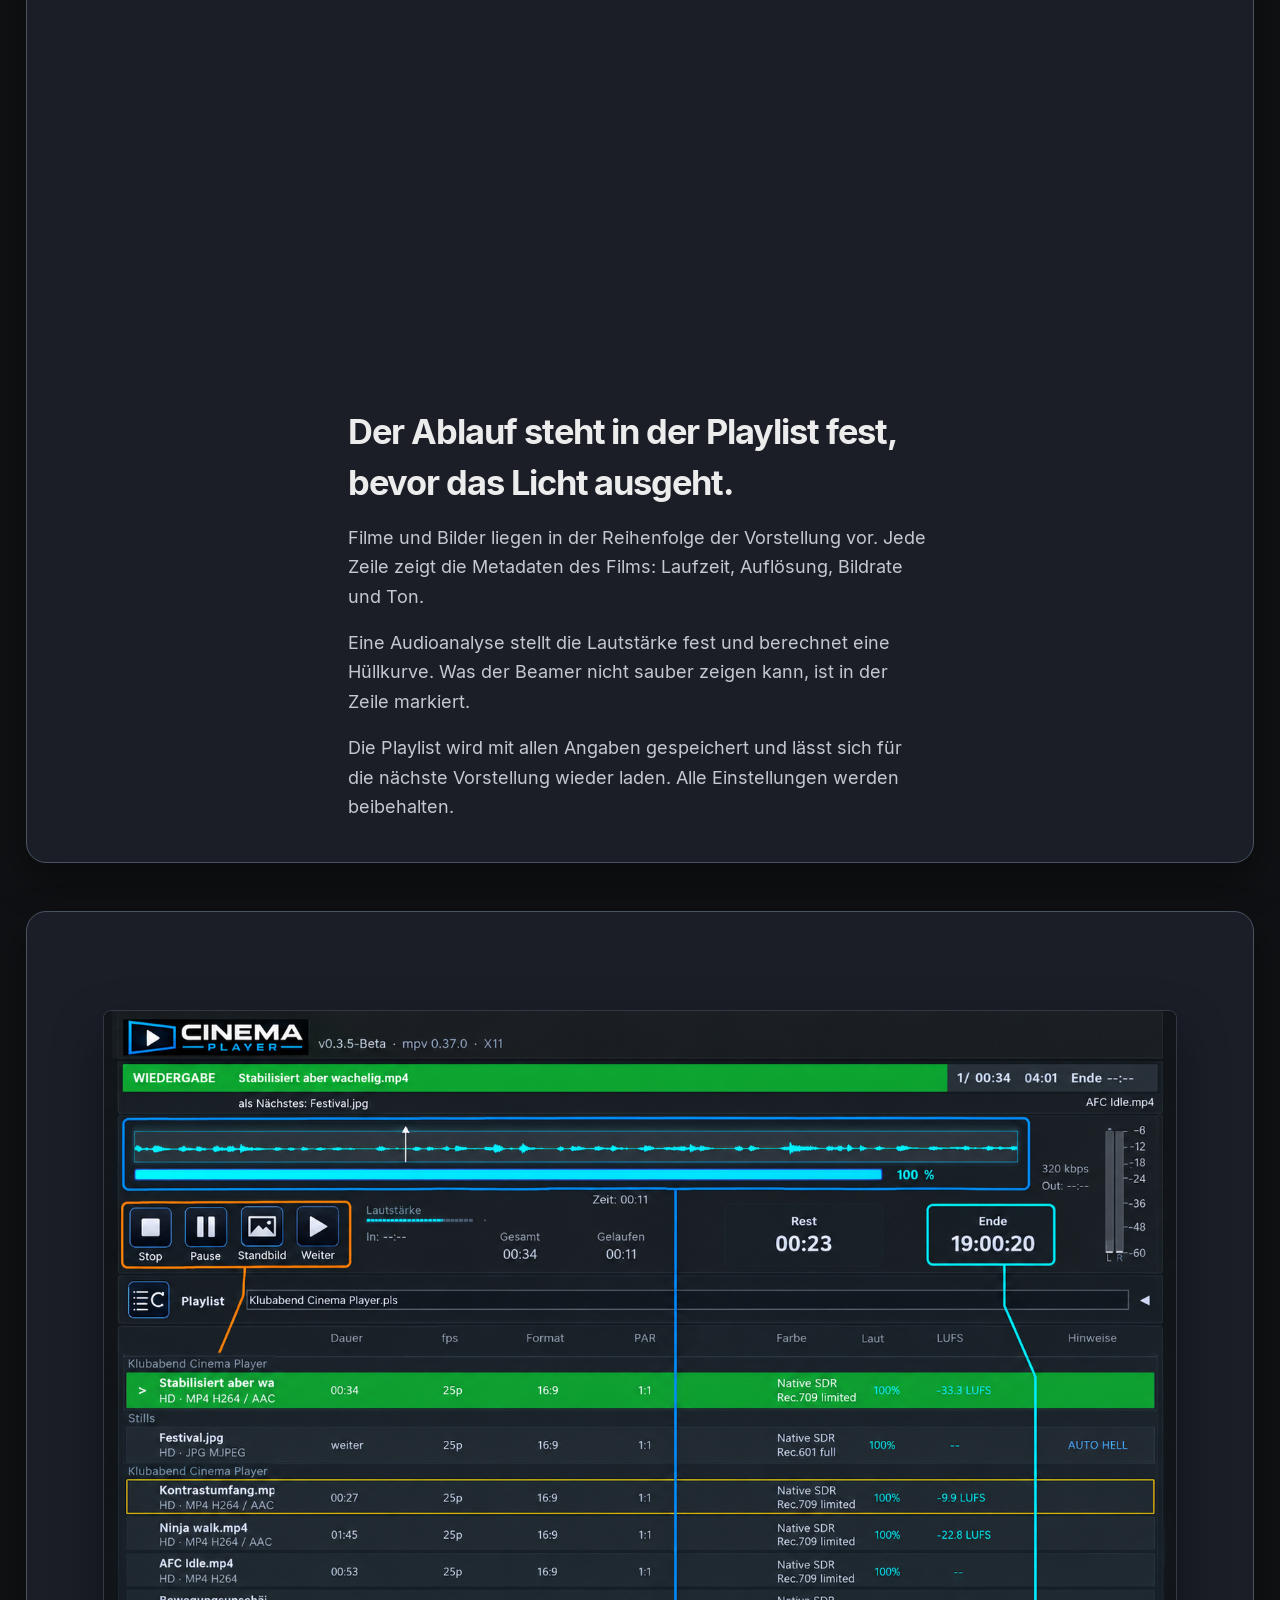
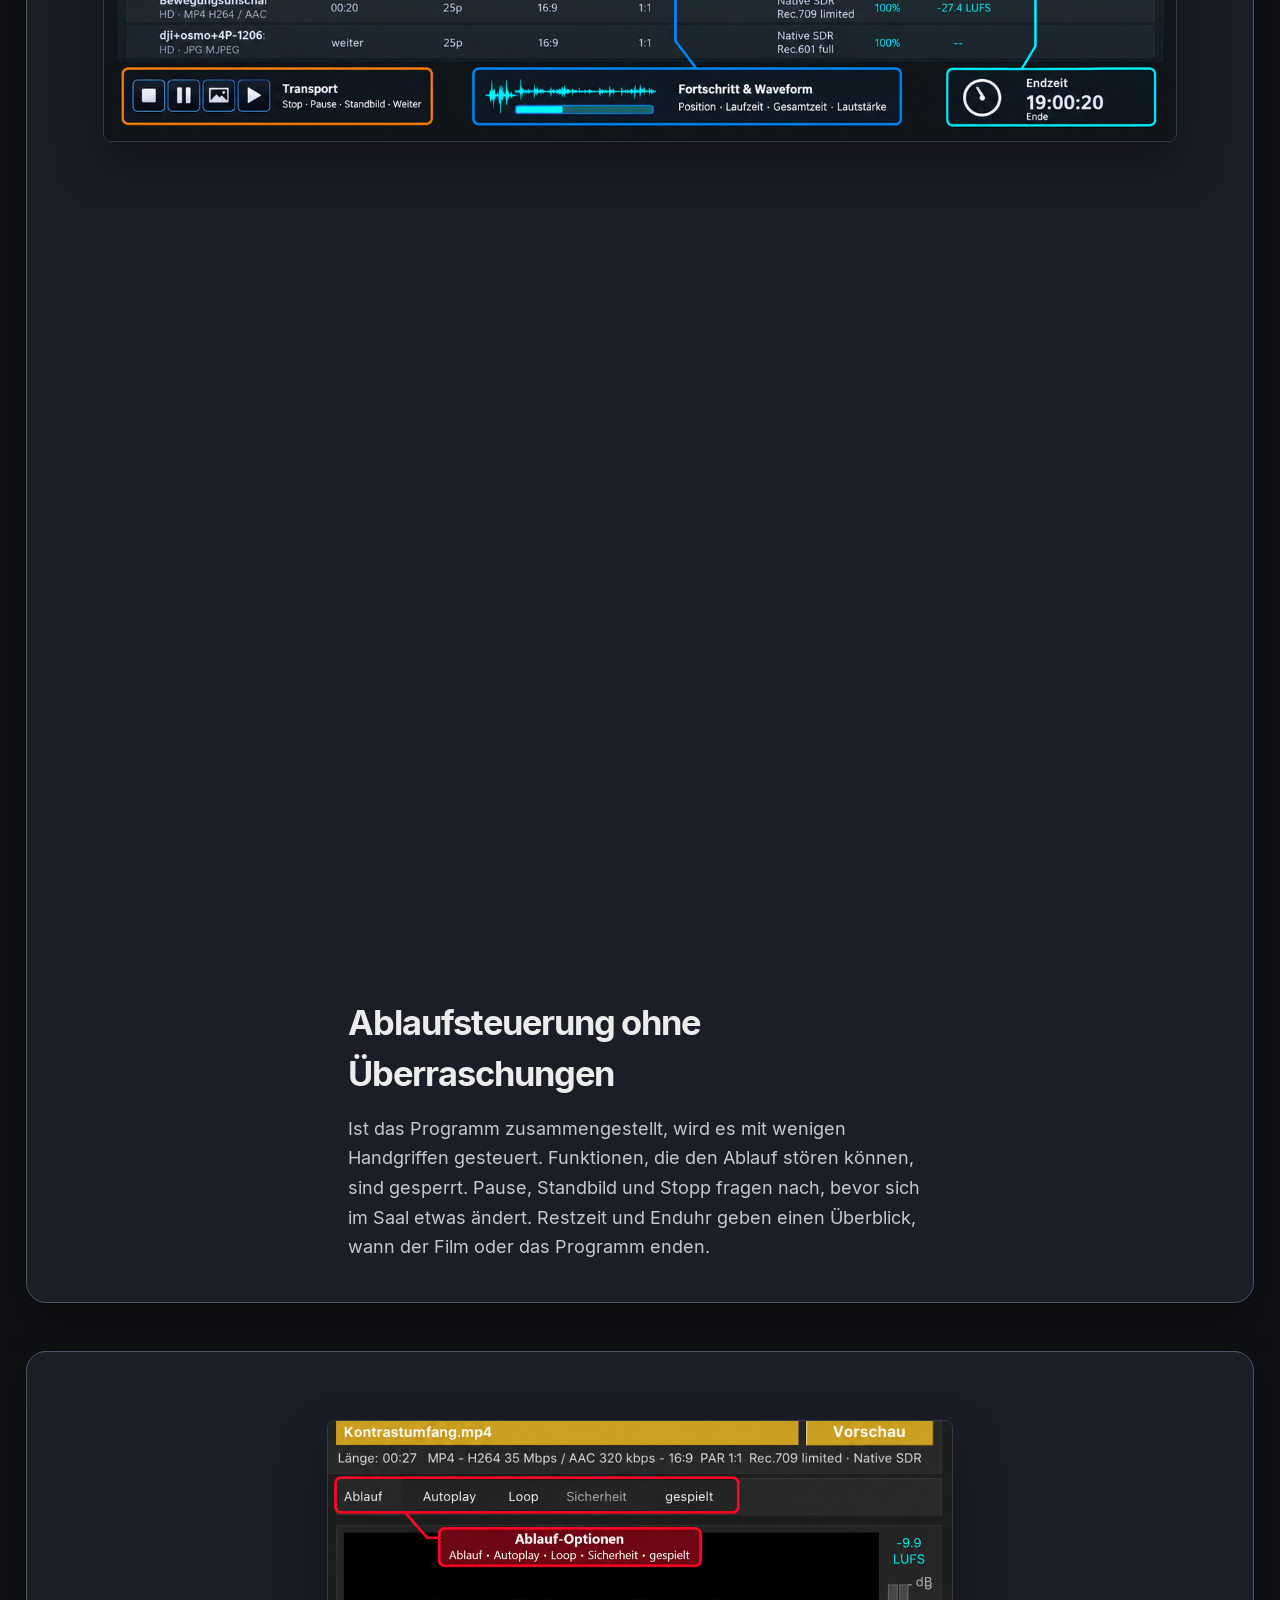
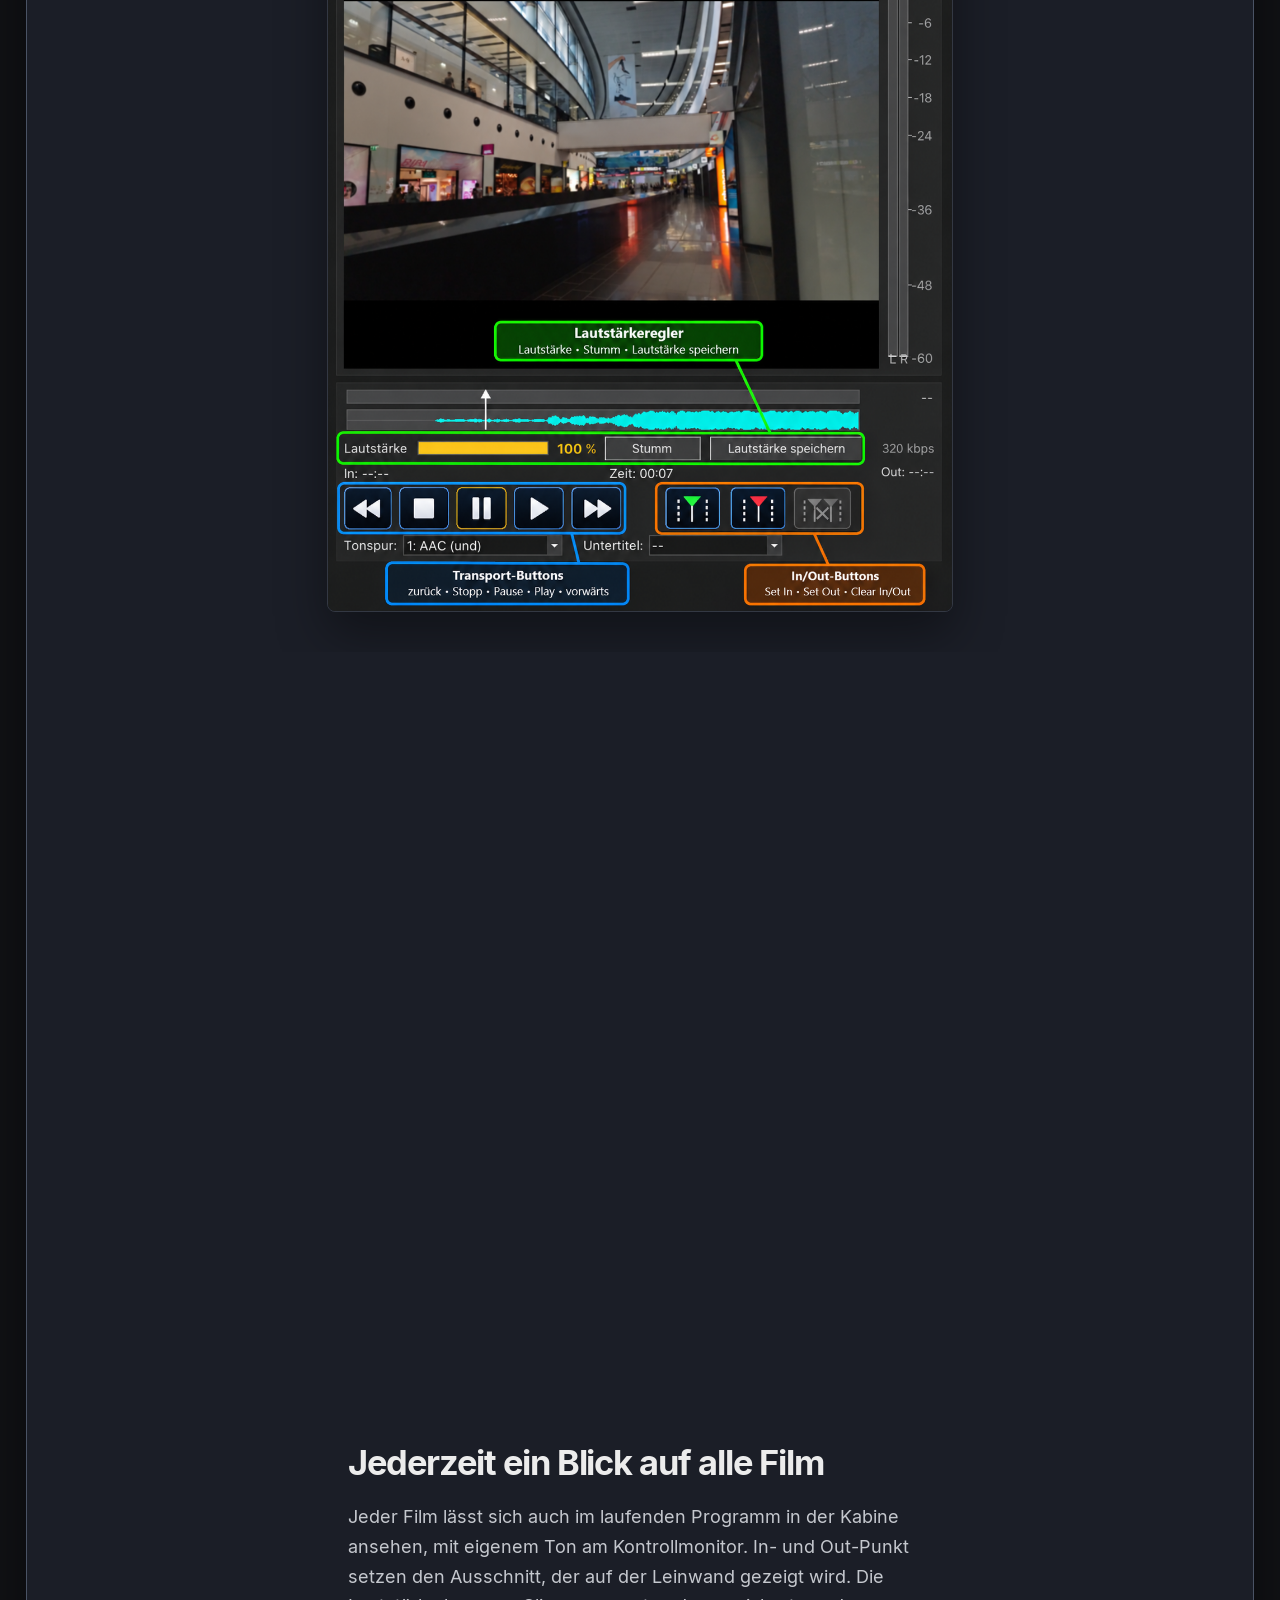
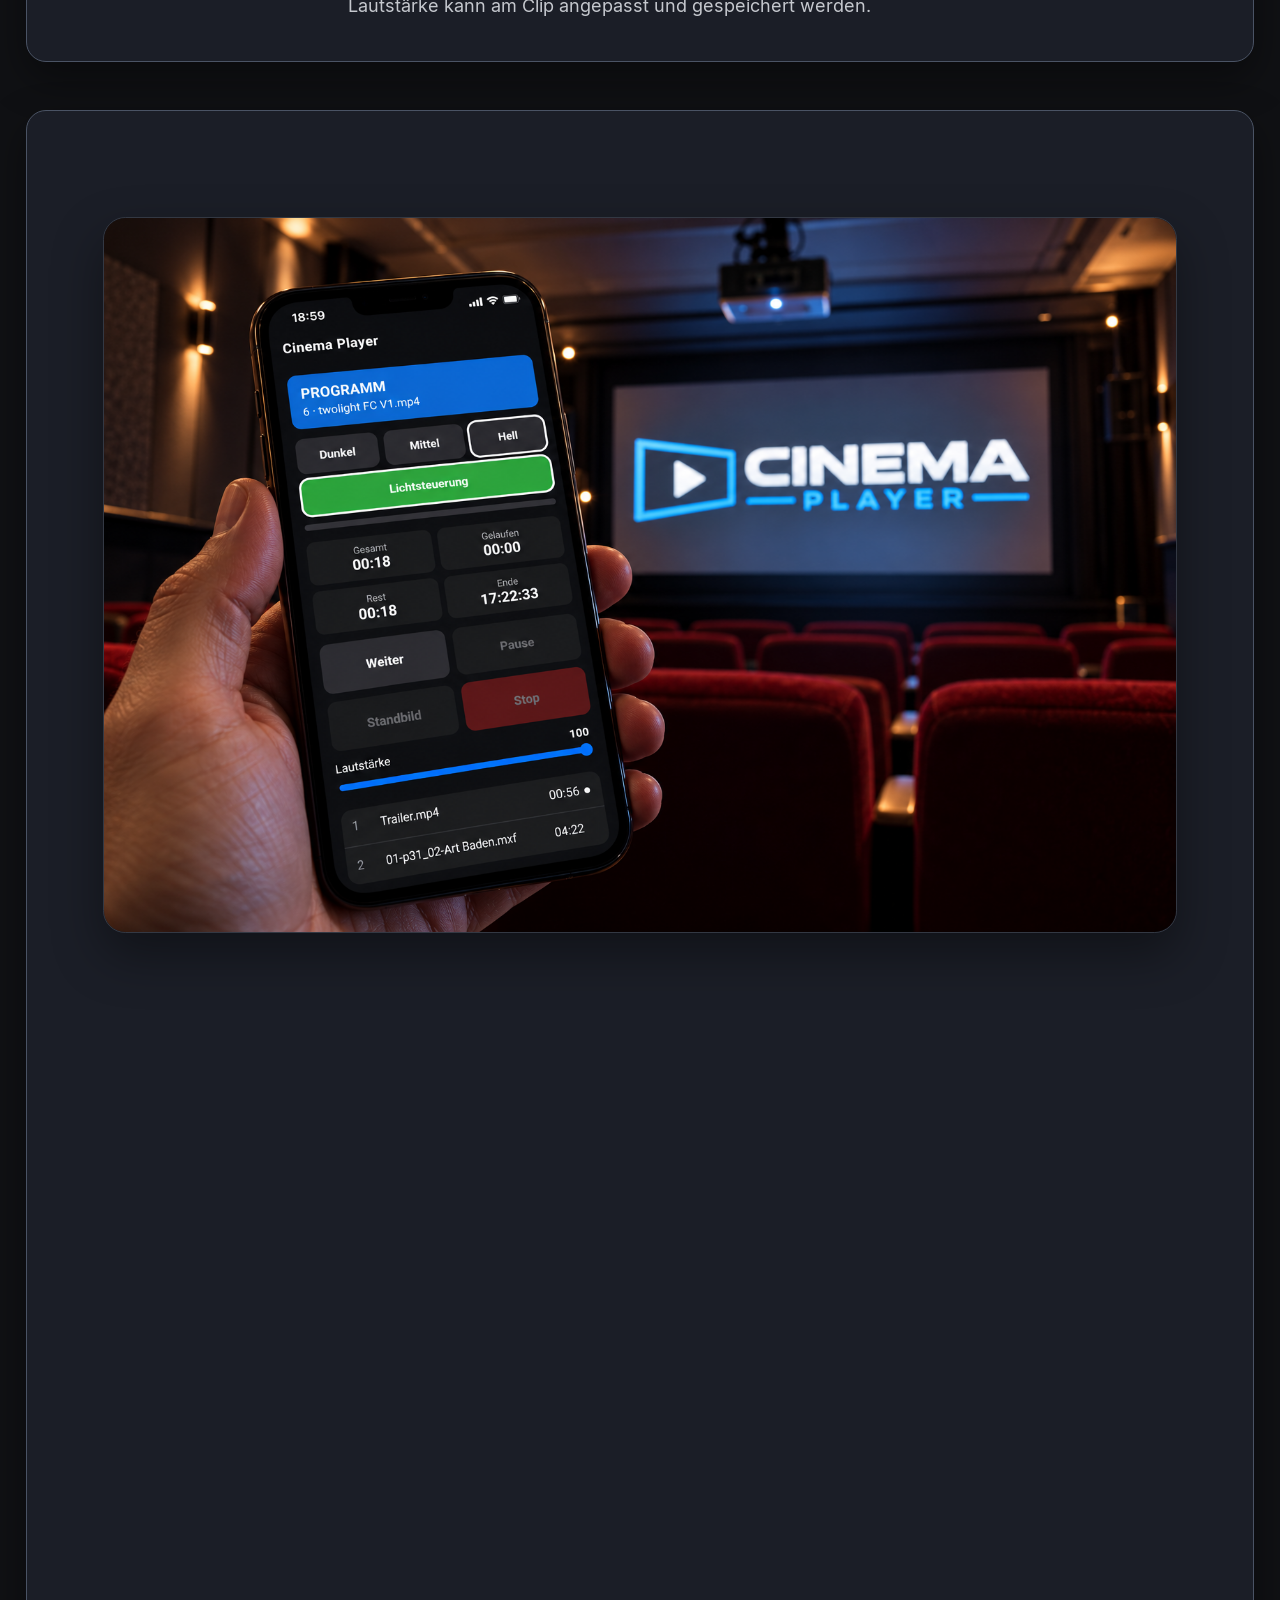
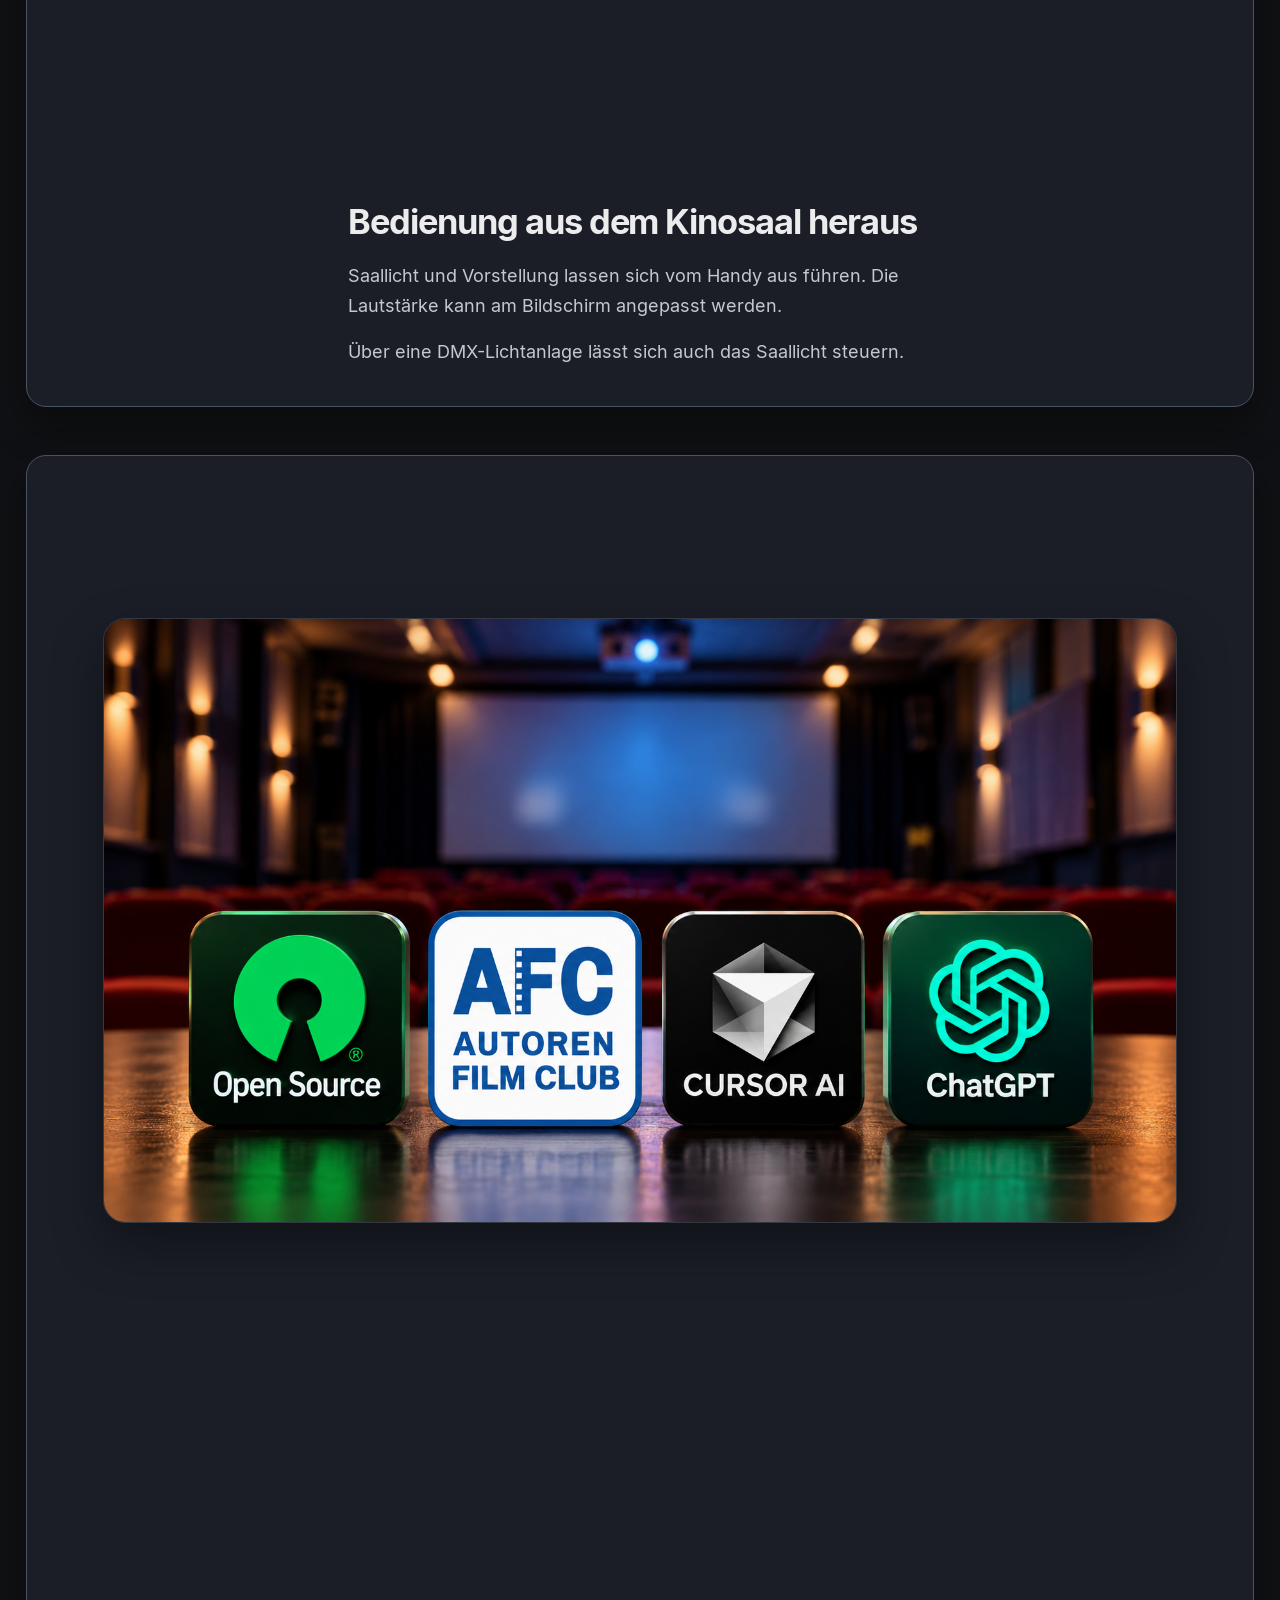
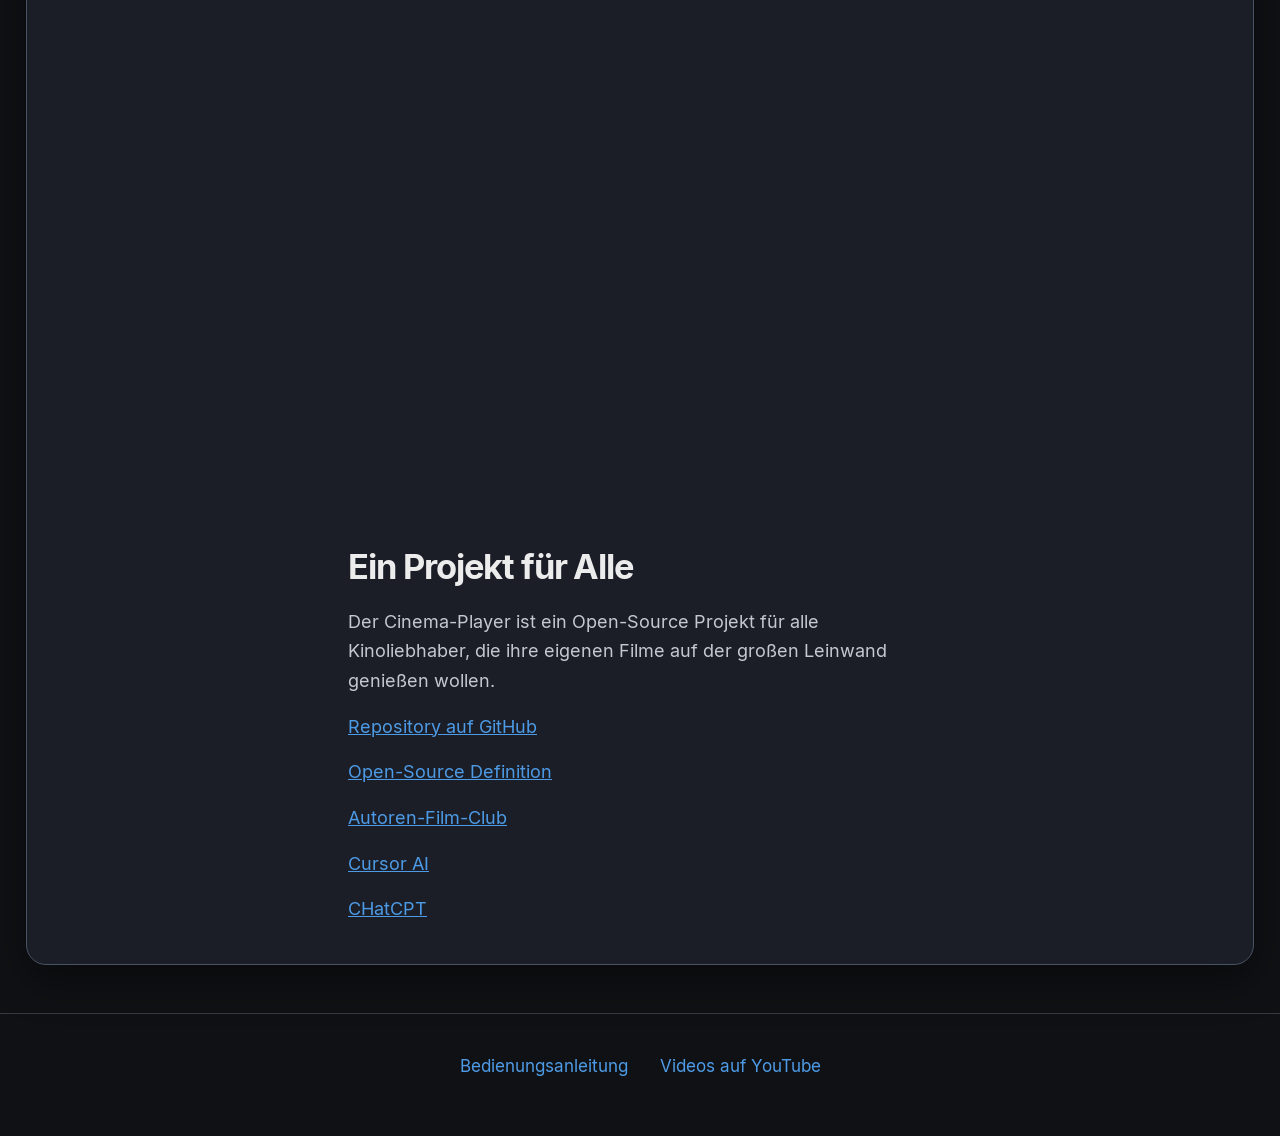
==== commit ae7beebb: "Aktualisieren von index.html" ====
--- a/index.html
+++ b/index.html
@@ -141,7 +141,7 @@
       </div>
     </article>
 
-    <article class="chapter text-only" id="opensource">
+    <article class="chapter" id="opensource">
       <div class="runway">
         <div class="stage">
           <div class="frame">
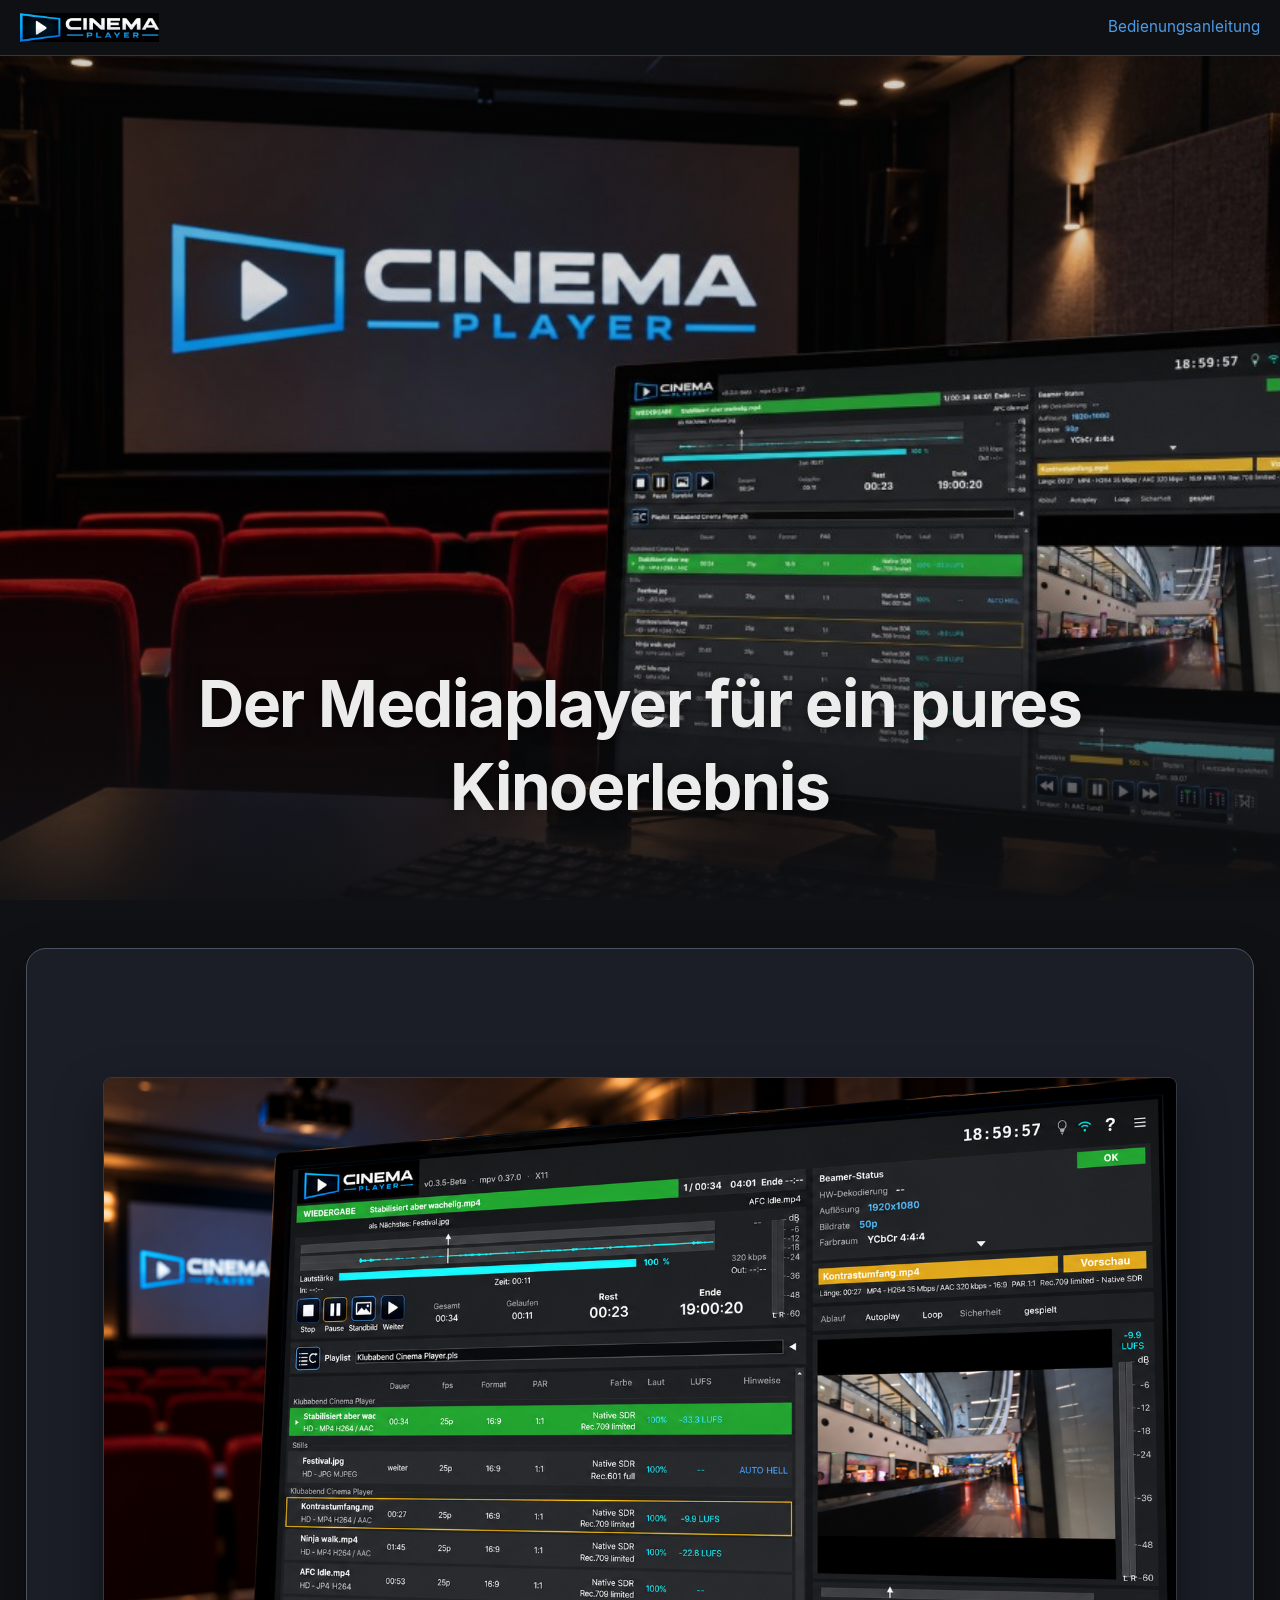
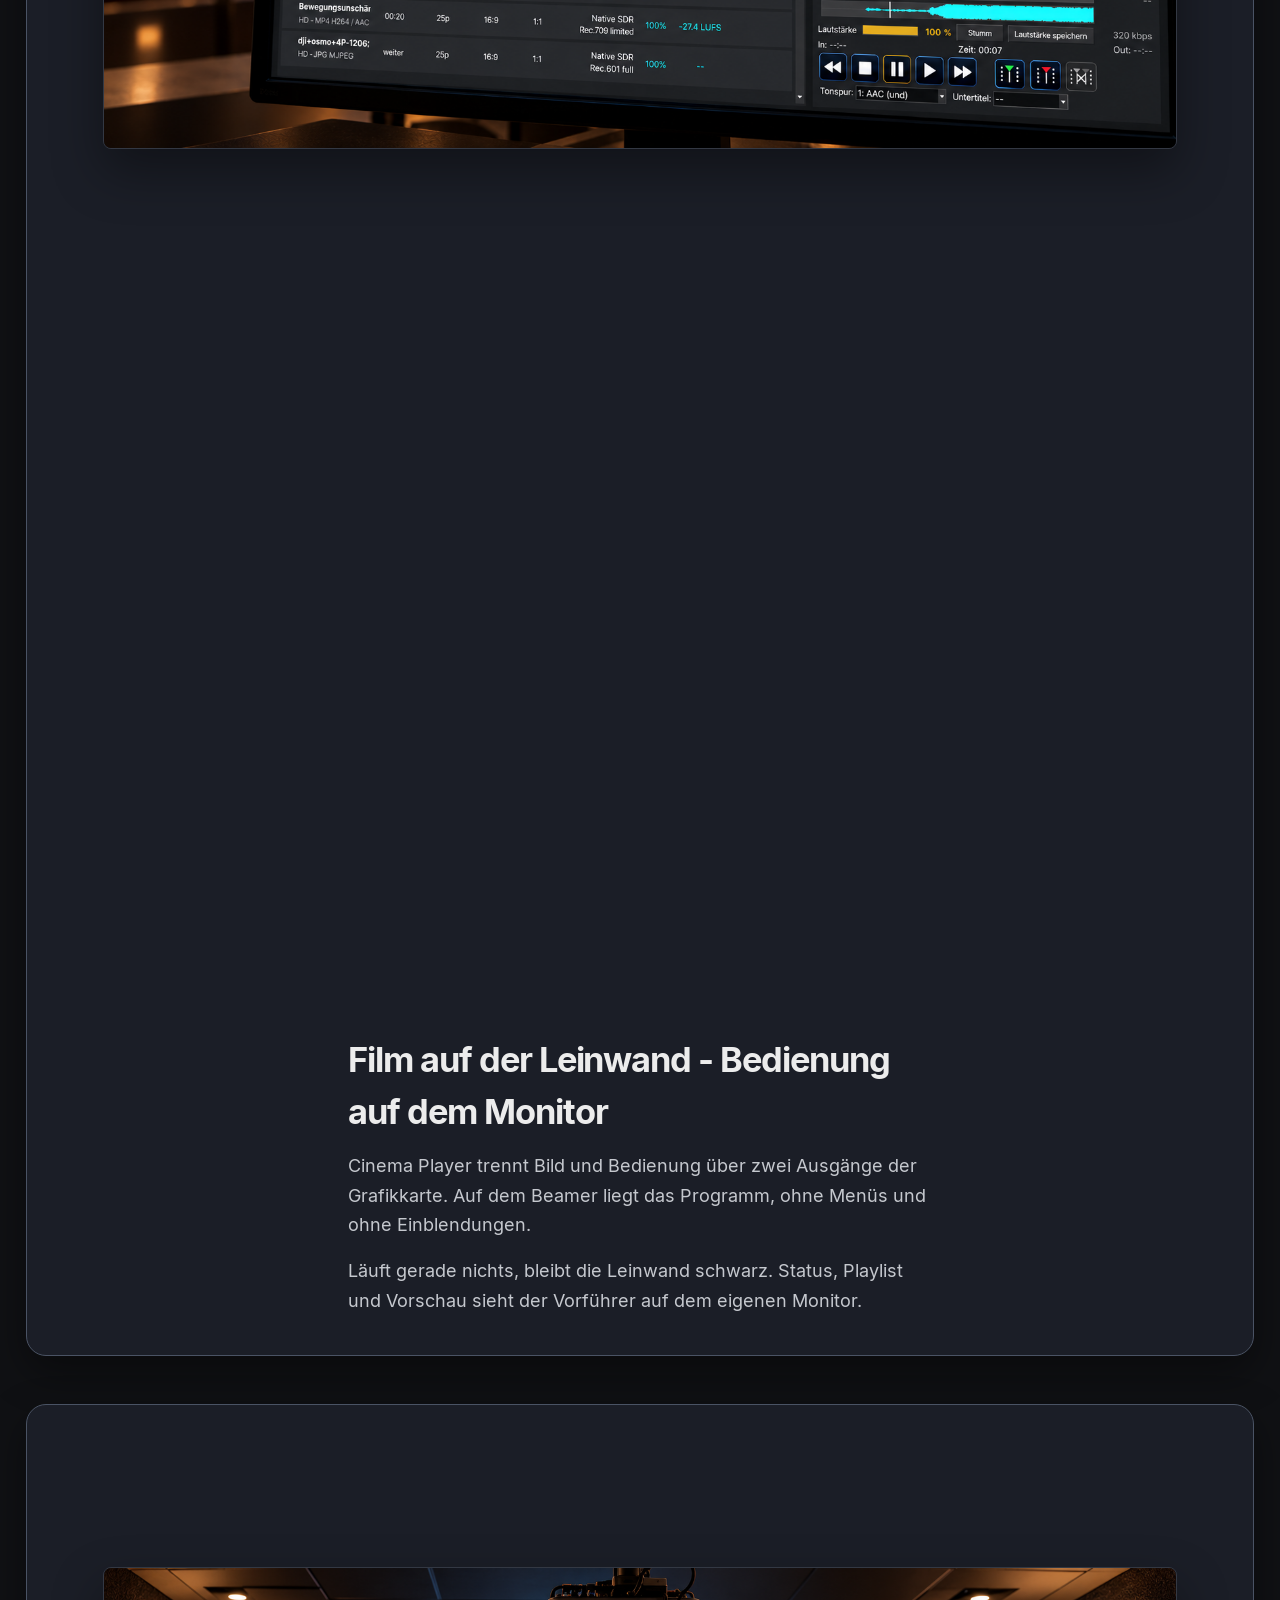
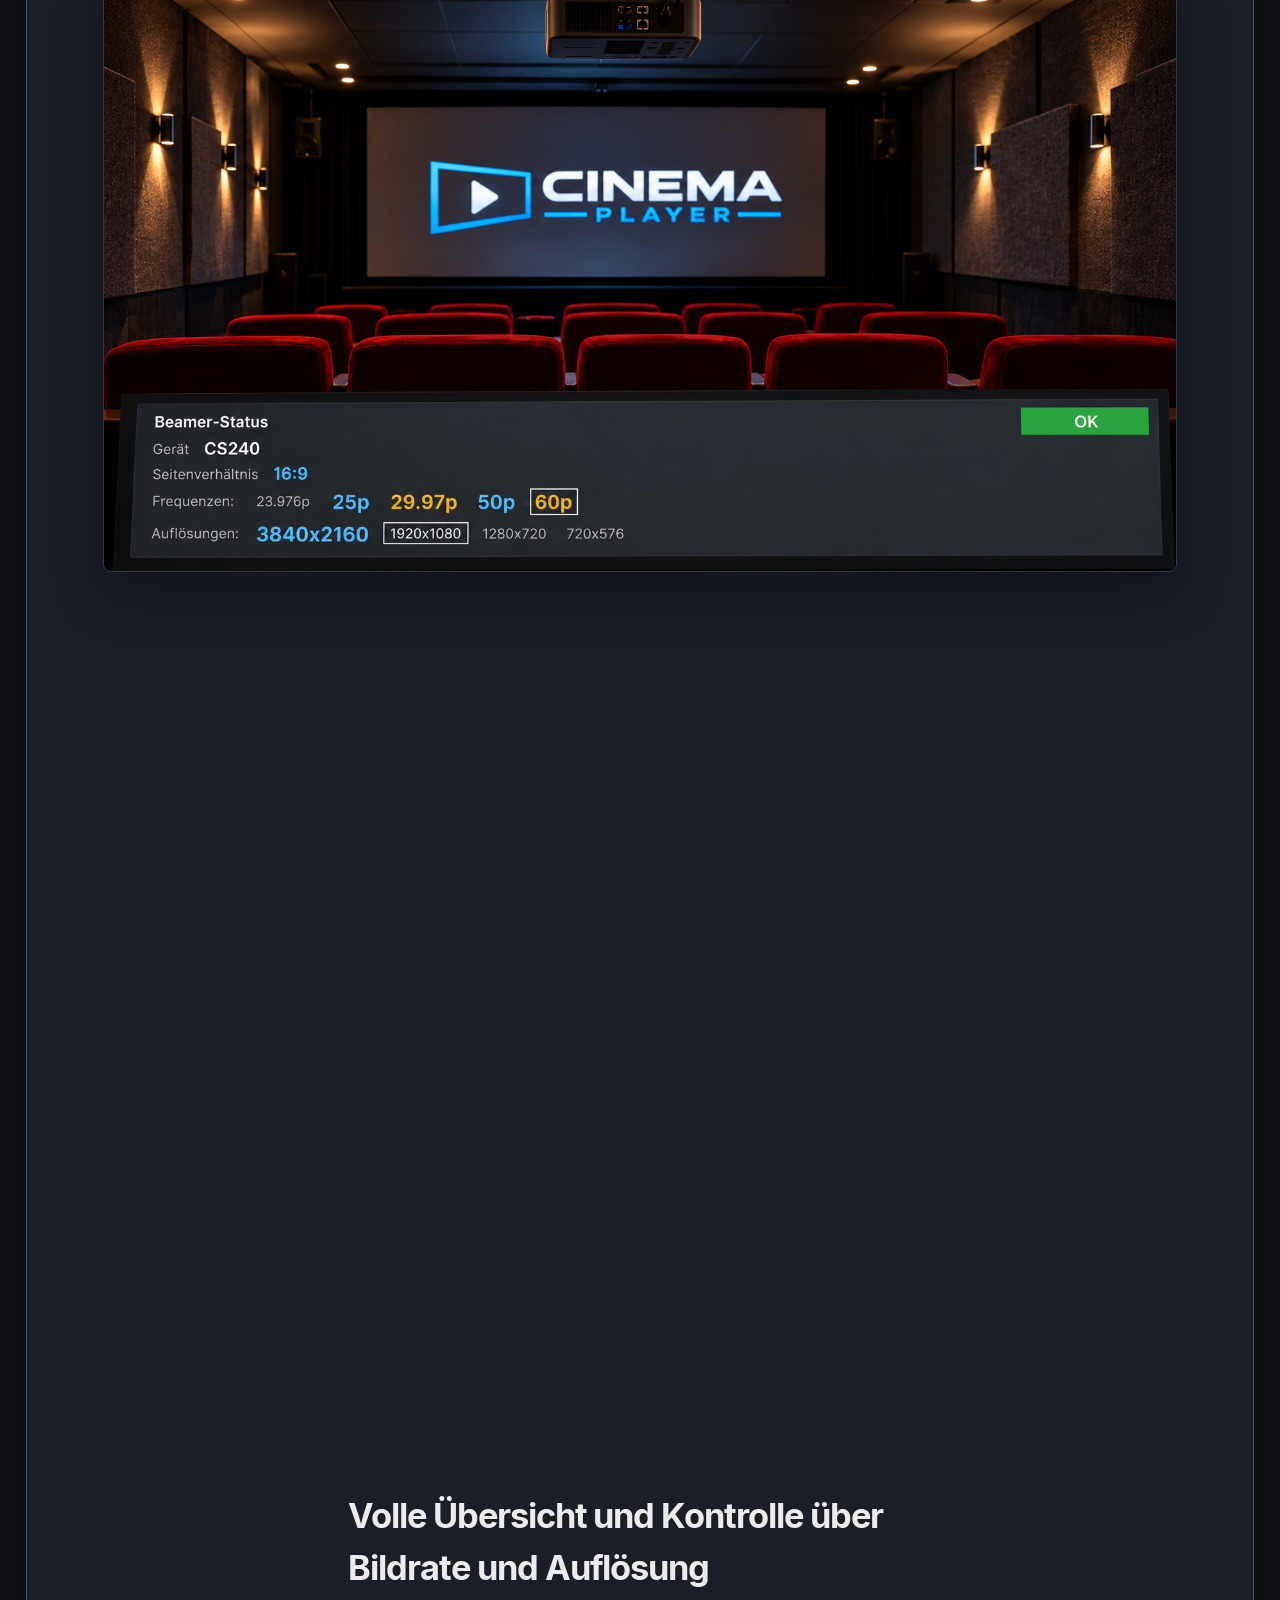
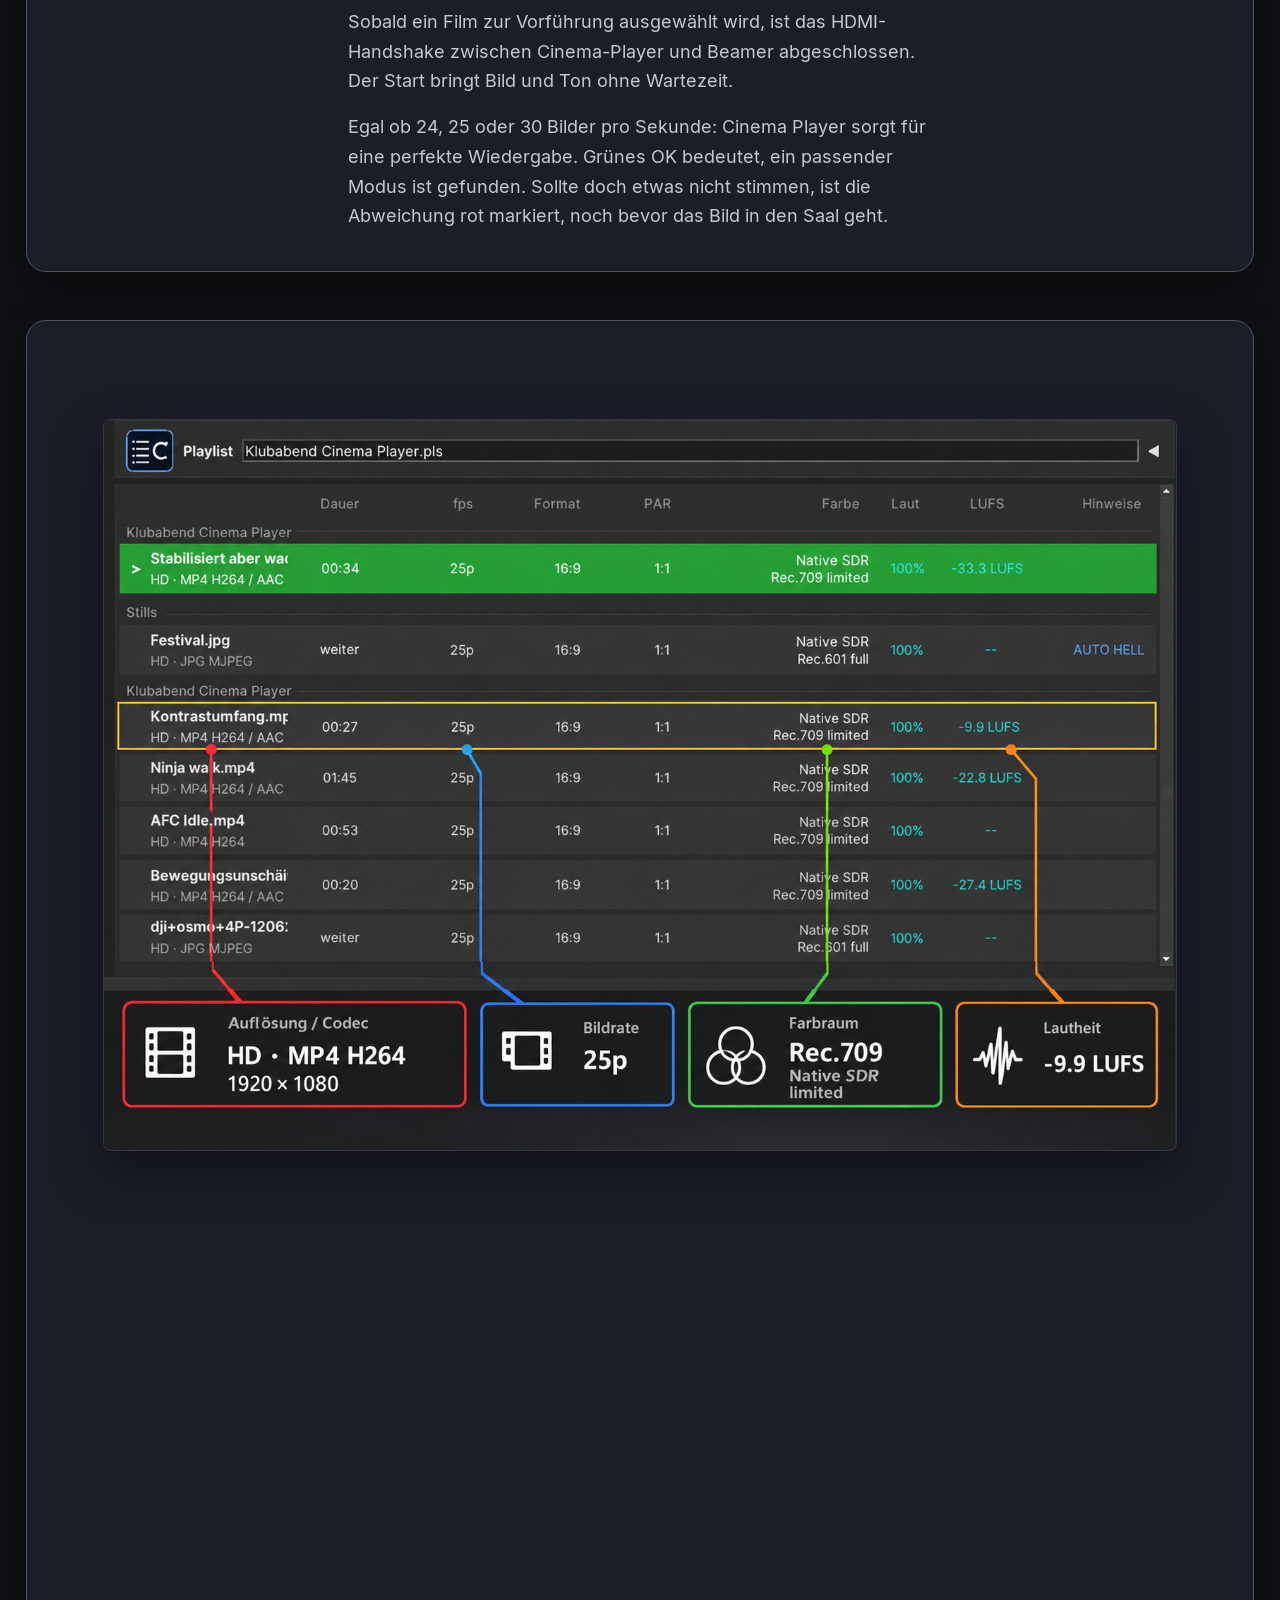
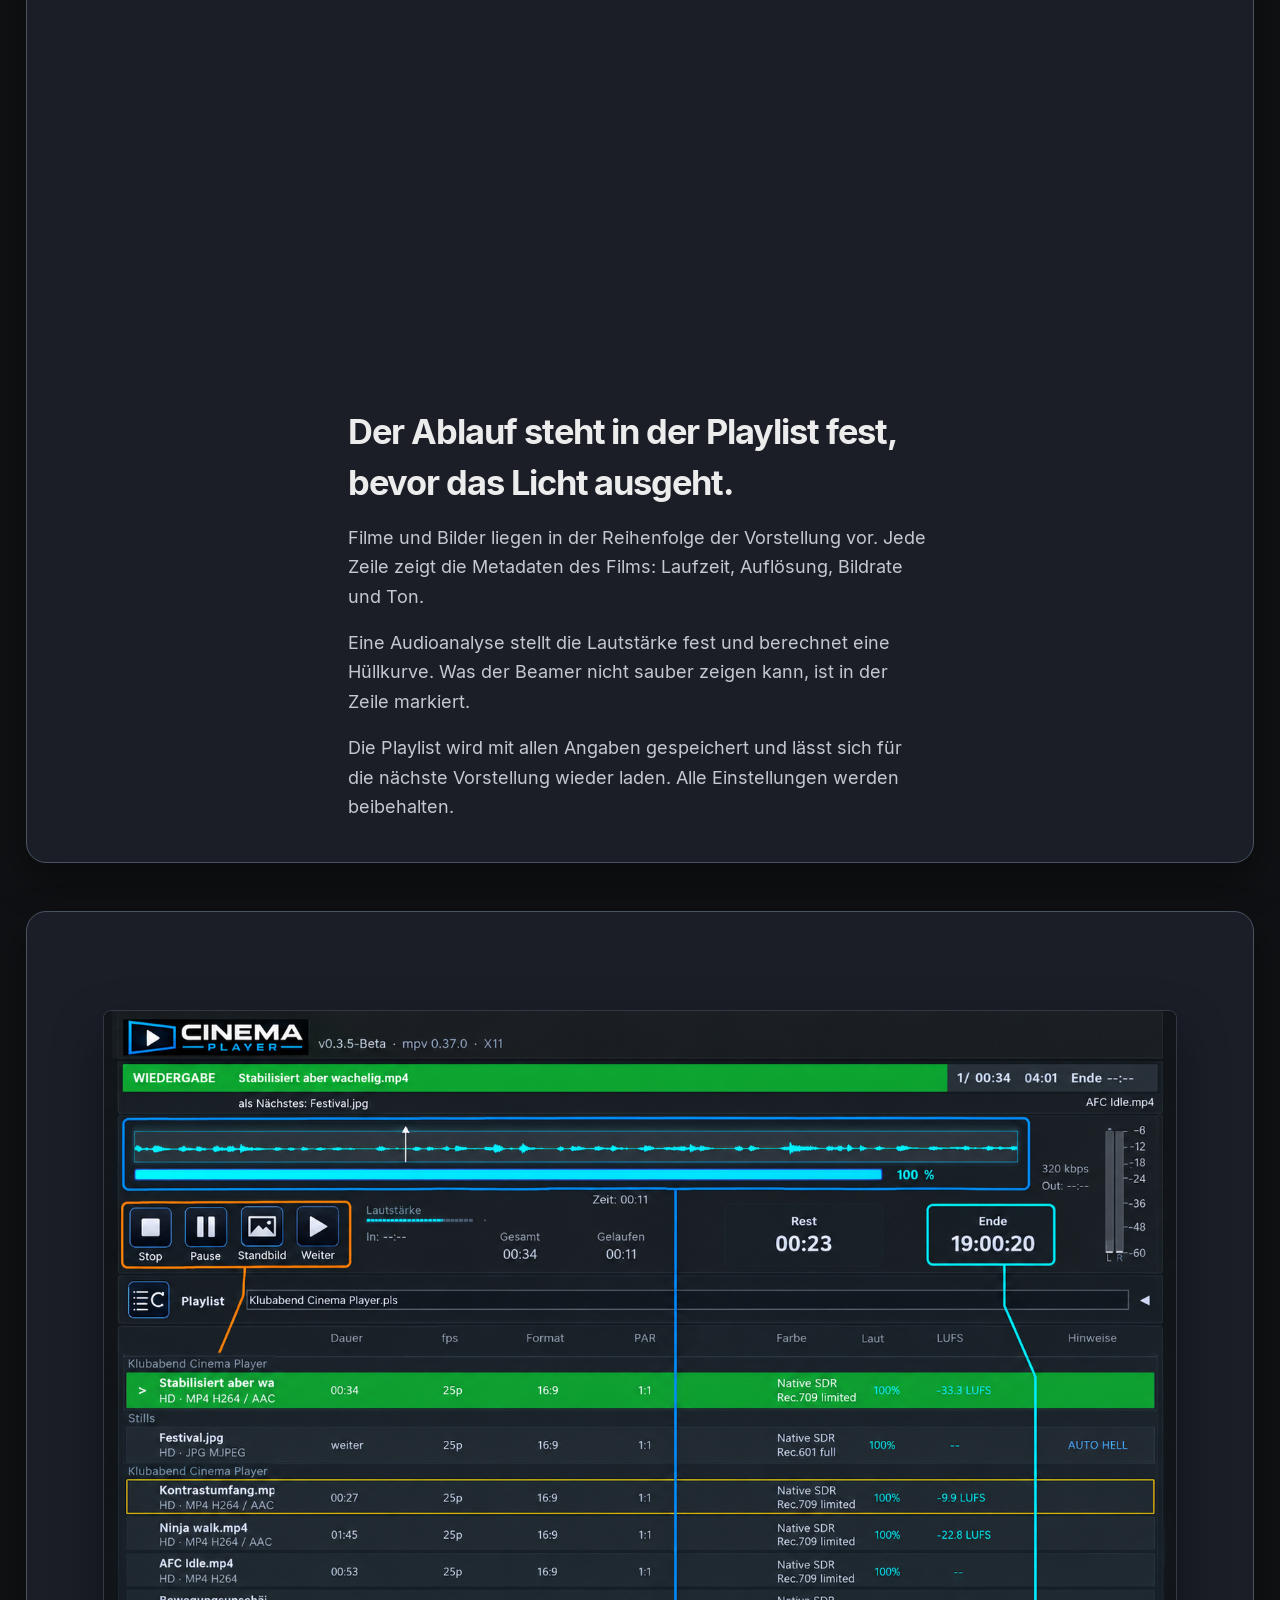
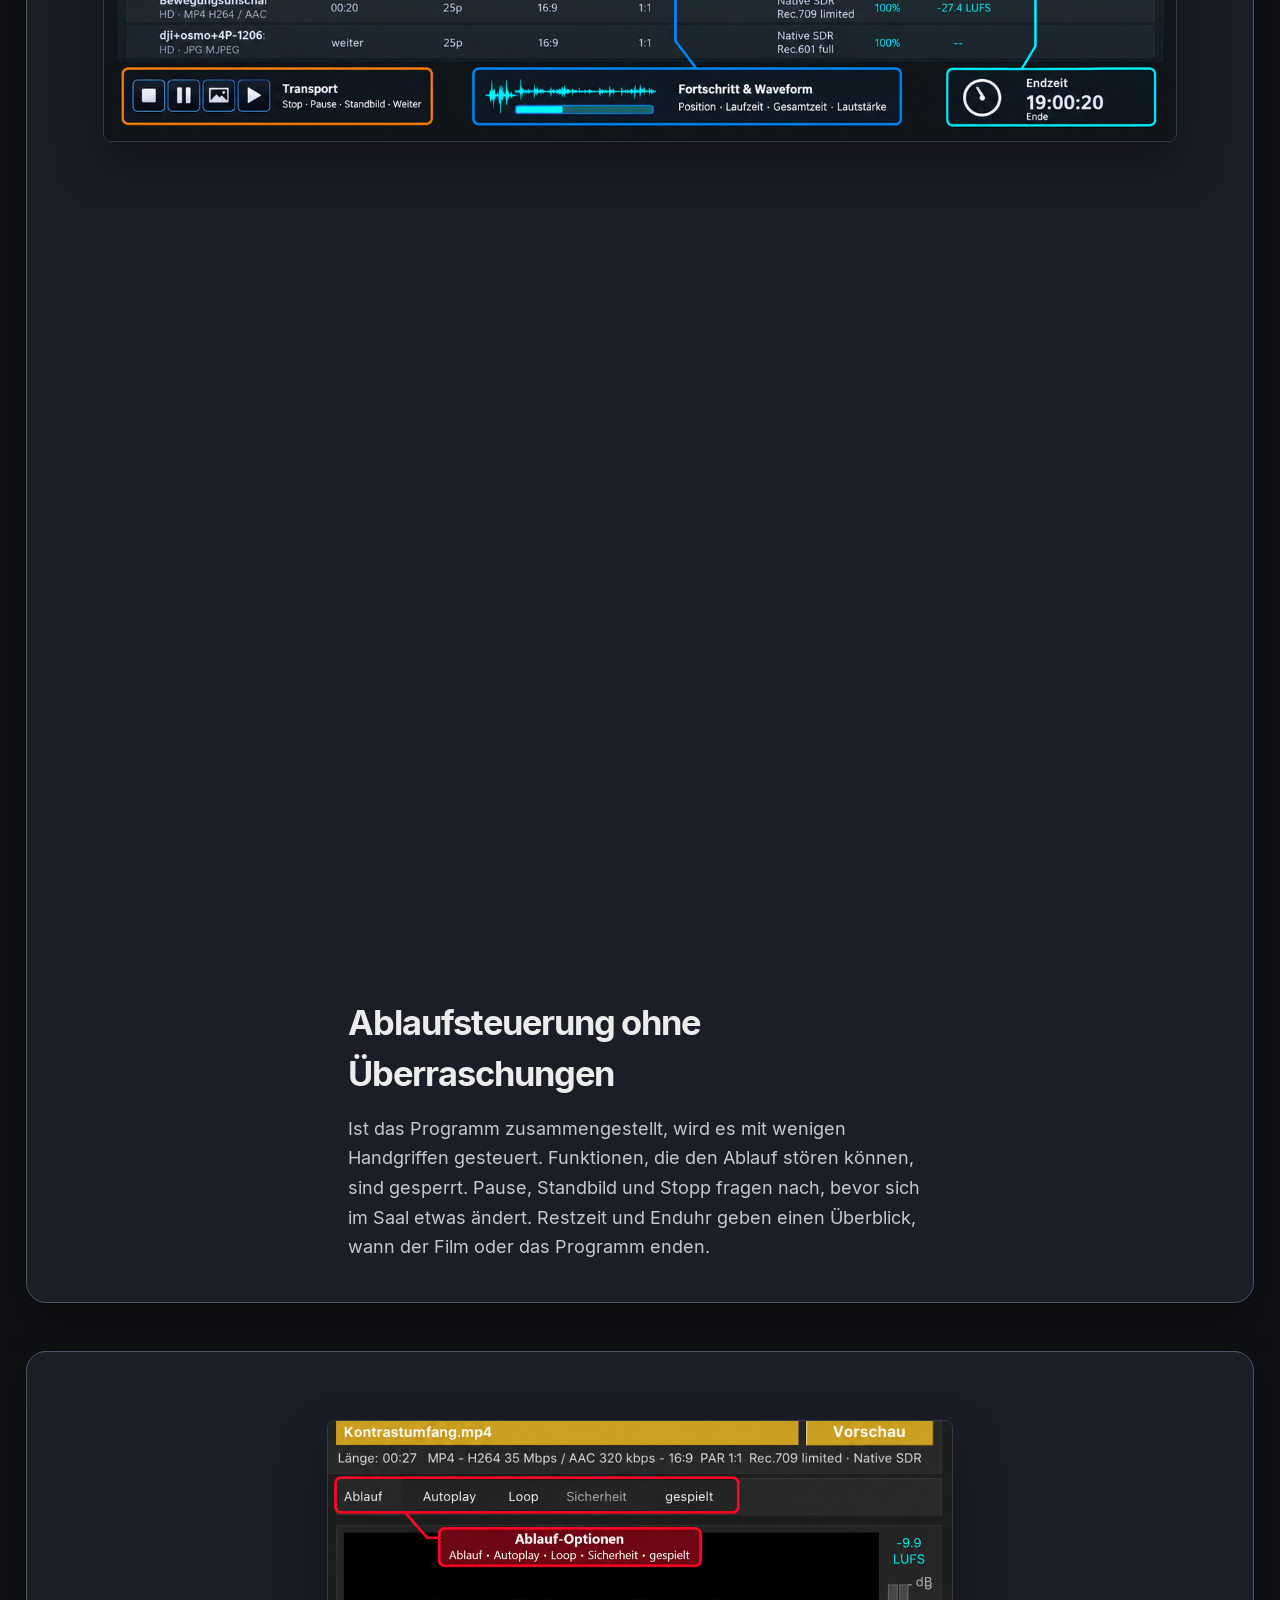
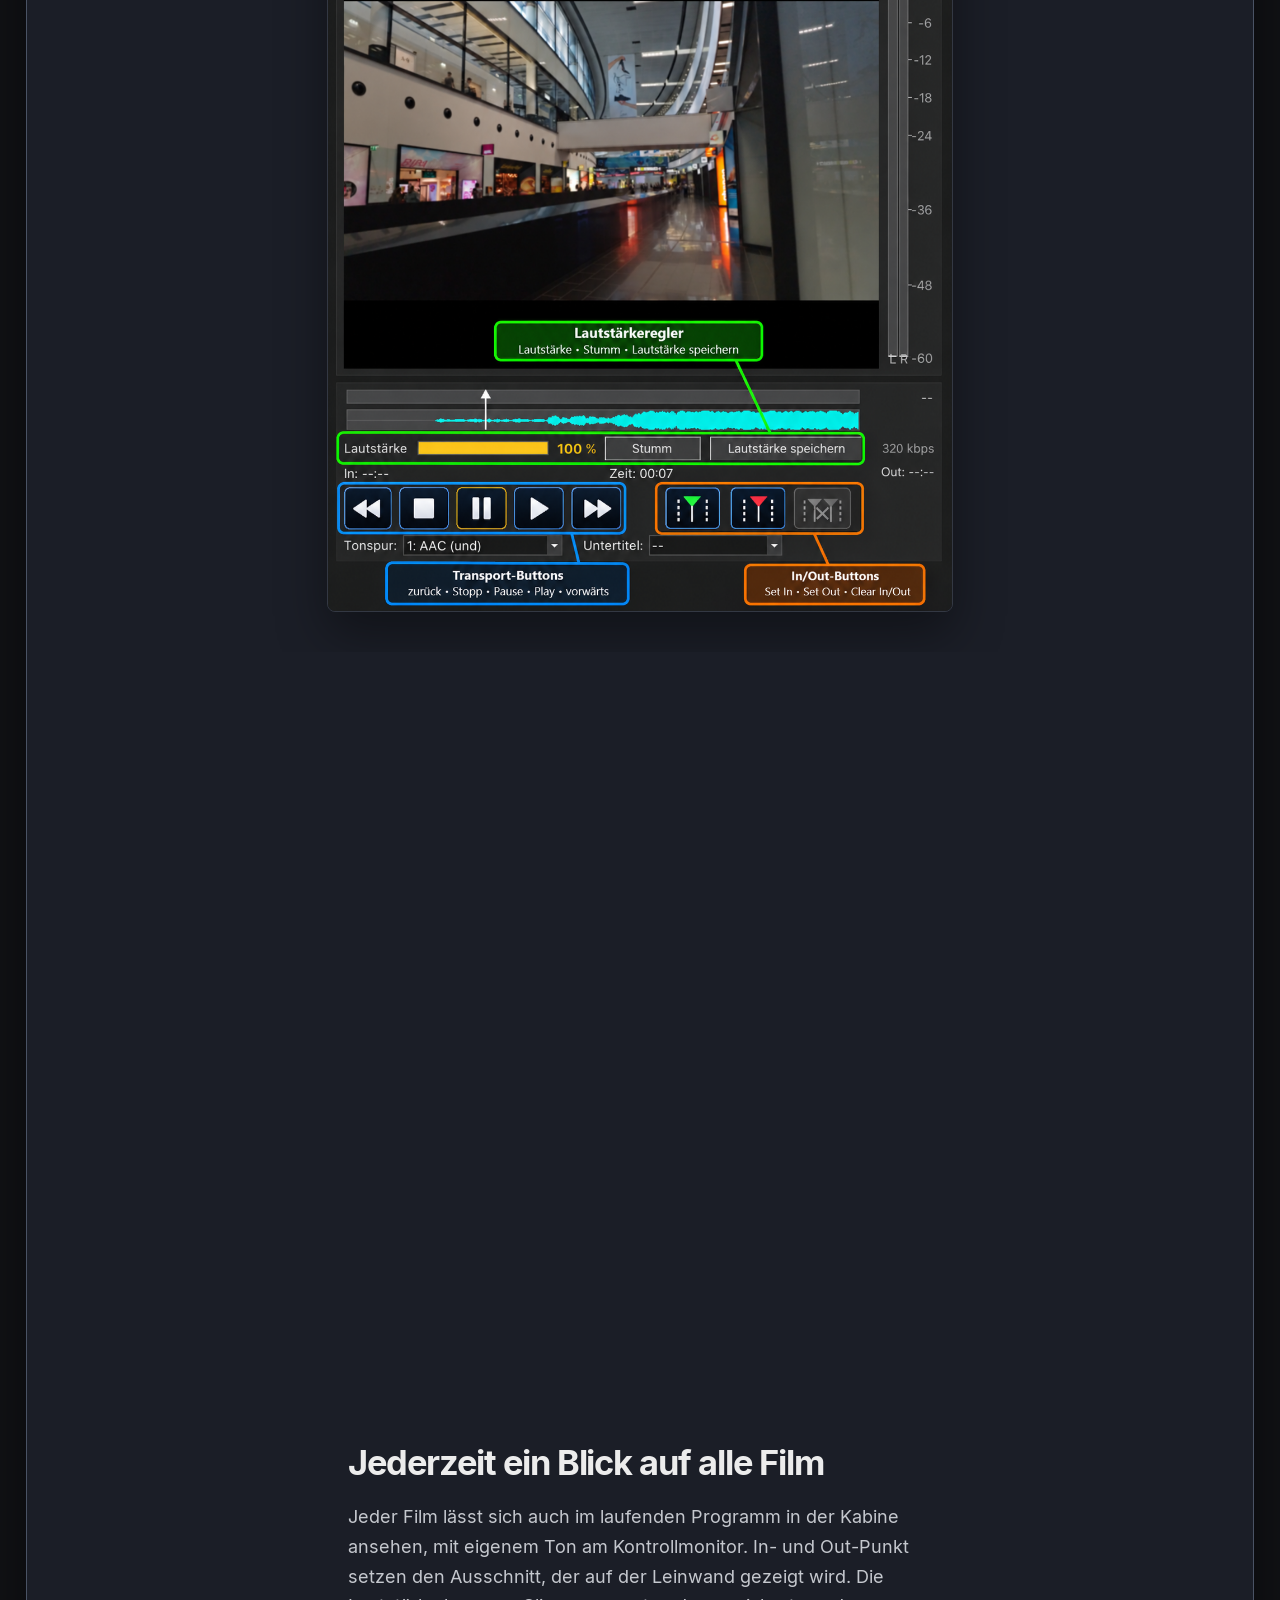
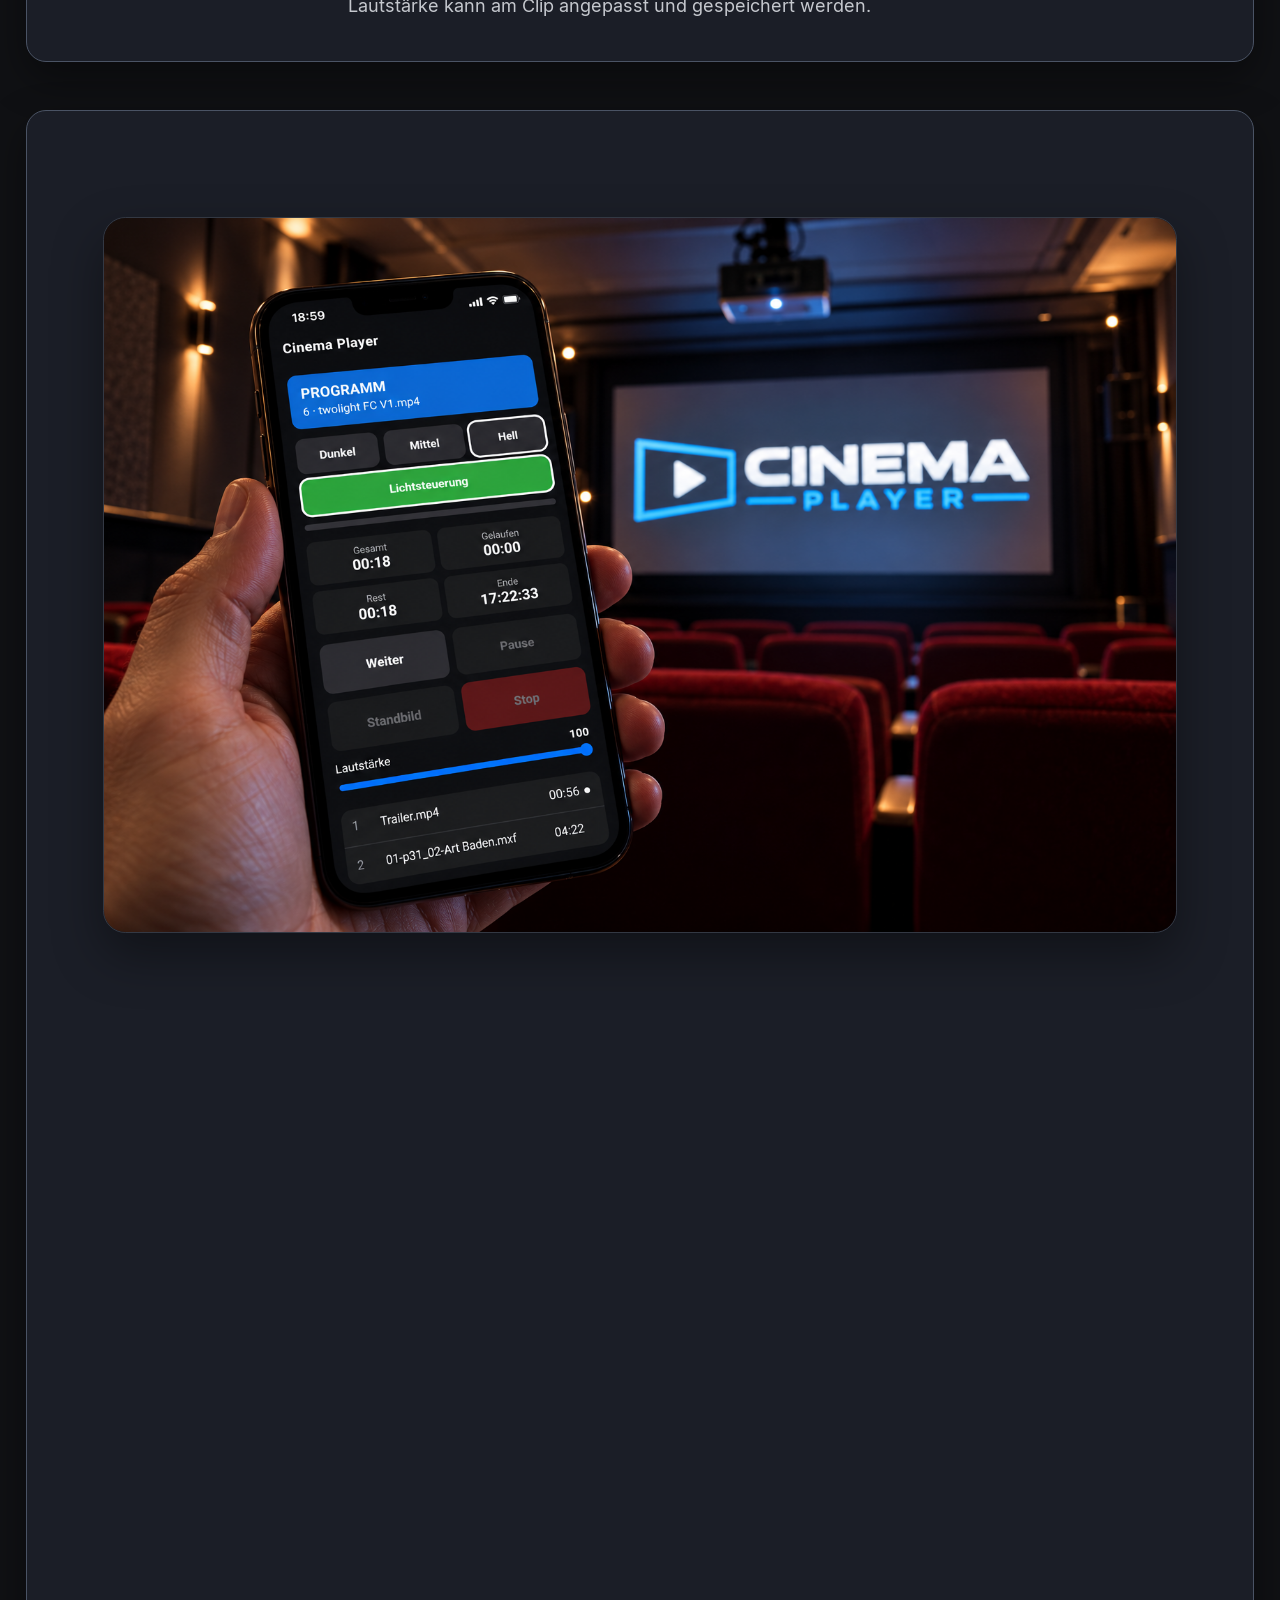
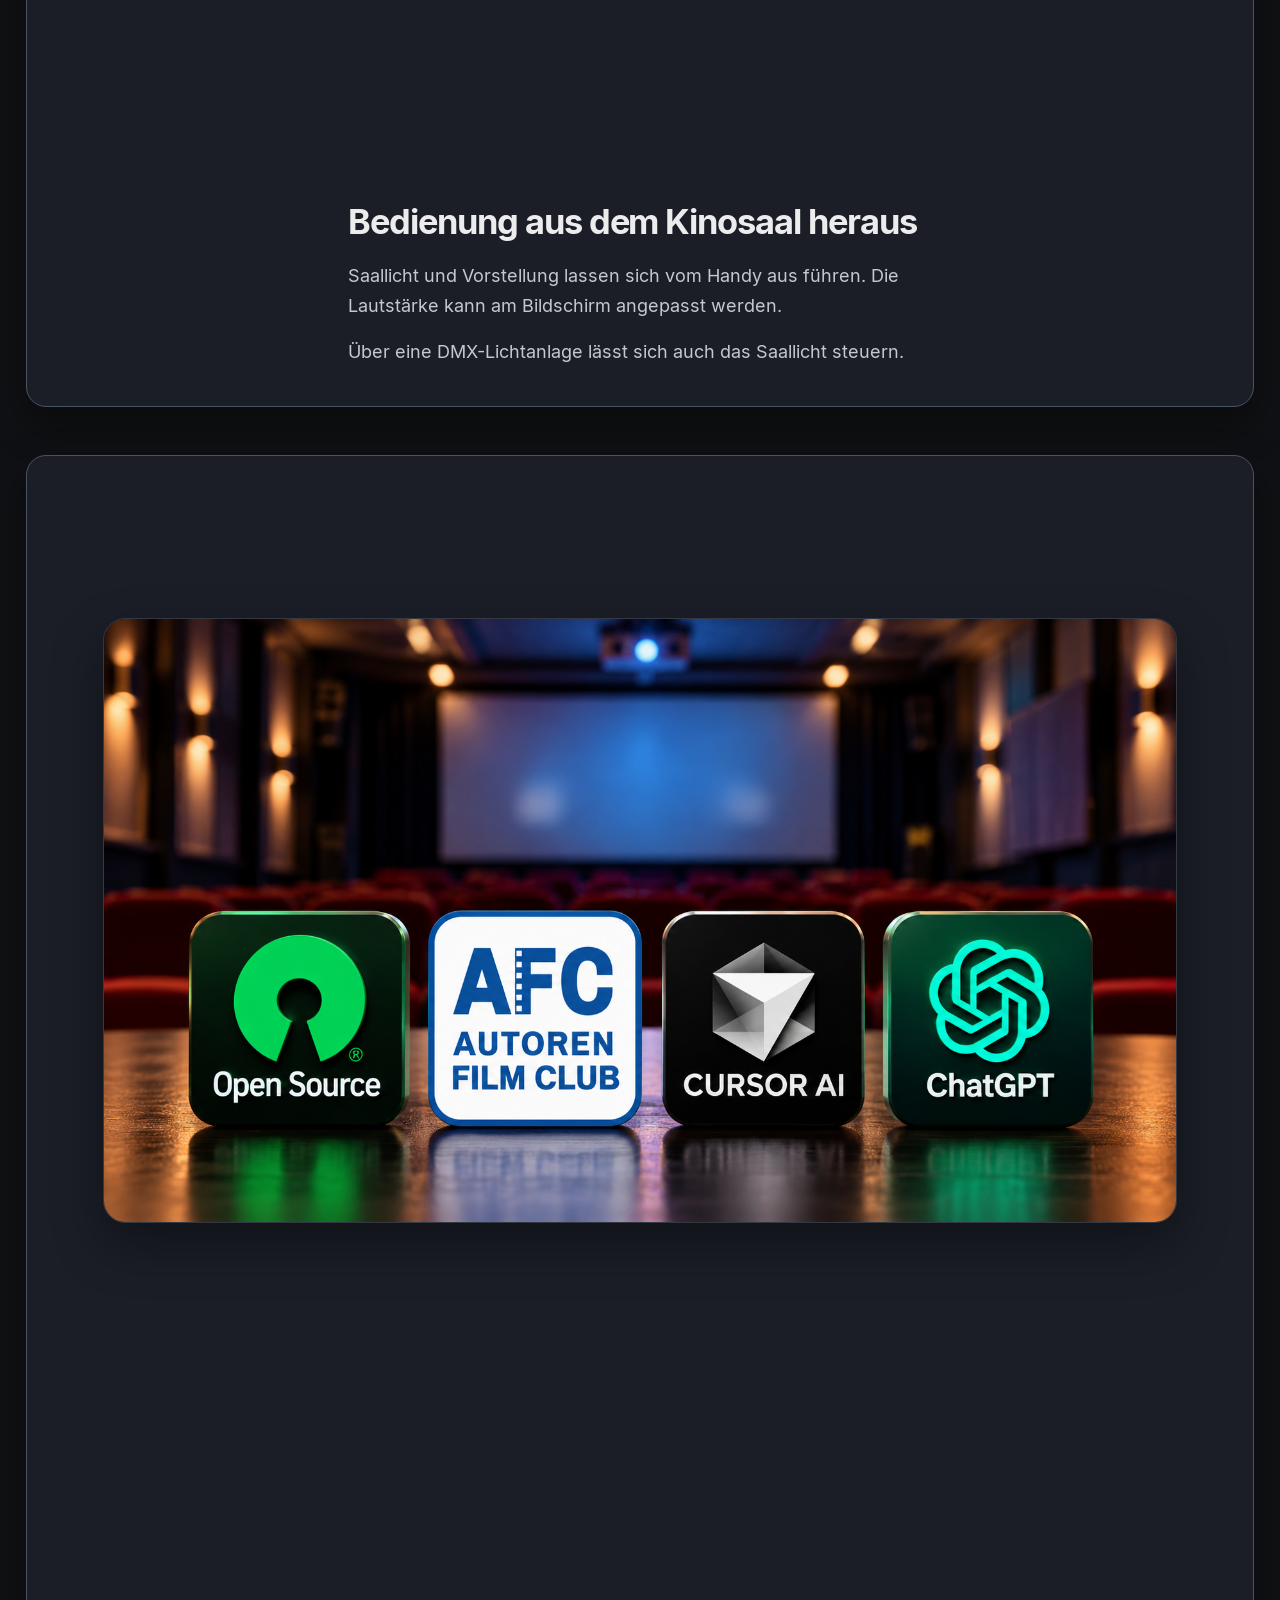
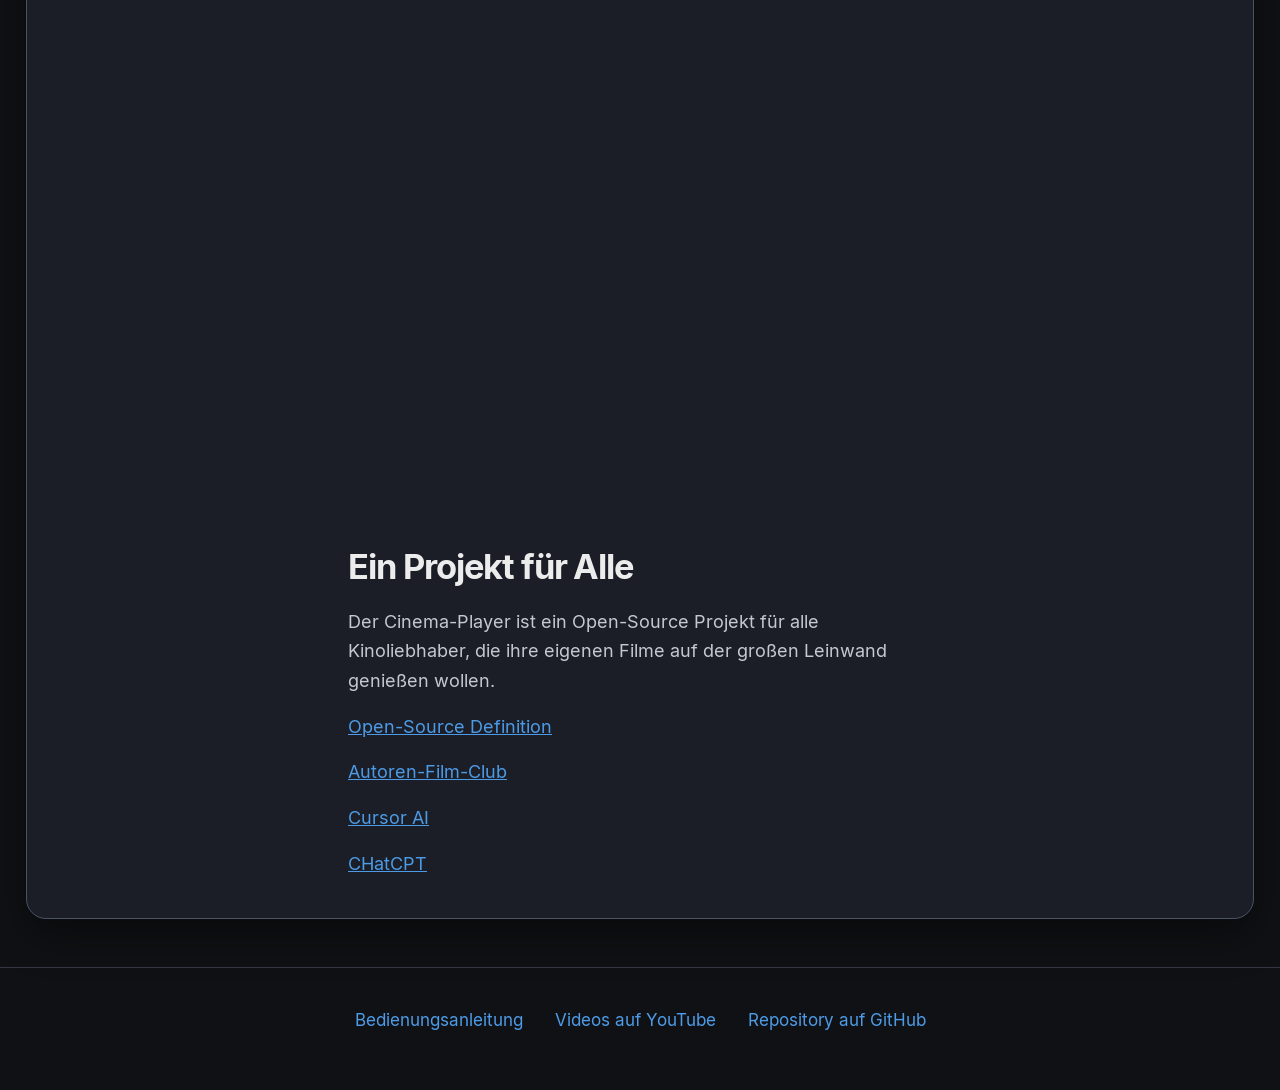
==== commit 37dad083: "Aktualisieren von index.html" ====
--- a/index.html
+++ b/index.html
@@ -156,7 +156,6 @@
       <div class="detail">
         <h2>Ein Projekt für Alle</h2>
         <p>Der Cinema-Player ist ein Open-Source Projekt für alle Kinoliebhaber, die ihre eigenen Filme auf der großen Leinwand genießen wollen.</p>
-        <p><a href="https://github.com/cinema-player" target="_blank">Repository auf GitHub</a></p>
         <p><a href="https://de.wikipedia.org/wiki/Open_Source" target="_blank">Open-Source Definition</a></p>
         <p><a href="https://afcwien.at" target="_blank">Autoren-Film-Club</a></p>
         <p><a href="https://cursor.com" target="_blank">Cursor AI</a></p>
@@ -168,6 +167,7 @@
   <footer class="foot">
     <a href="https://cinema-player.github.io/manual/index.html">Bedienungsanleitung</a>
     <a href="https://www.youtube.com/playlist?list=PLWRDCx6BQ3lU">Videos auf YouTube</a>
+<a href="https://github.com/cinema-player" target="_blank">Repository auf GitHub</a>
   </footer>
 
   <script src="js/scroll.js"></script>
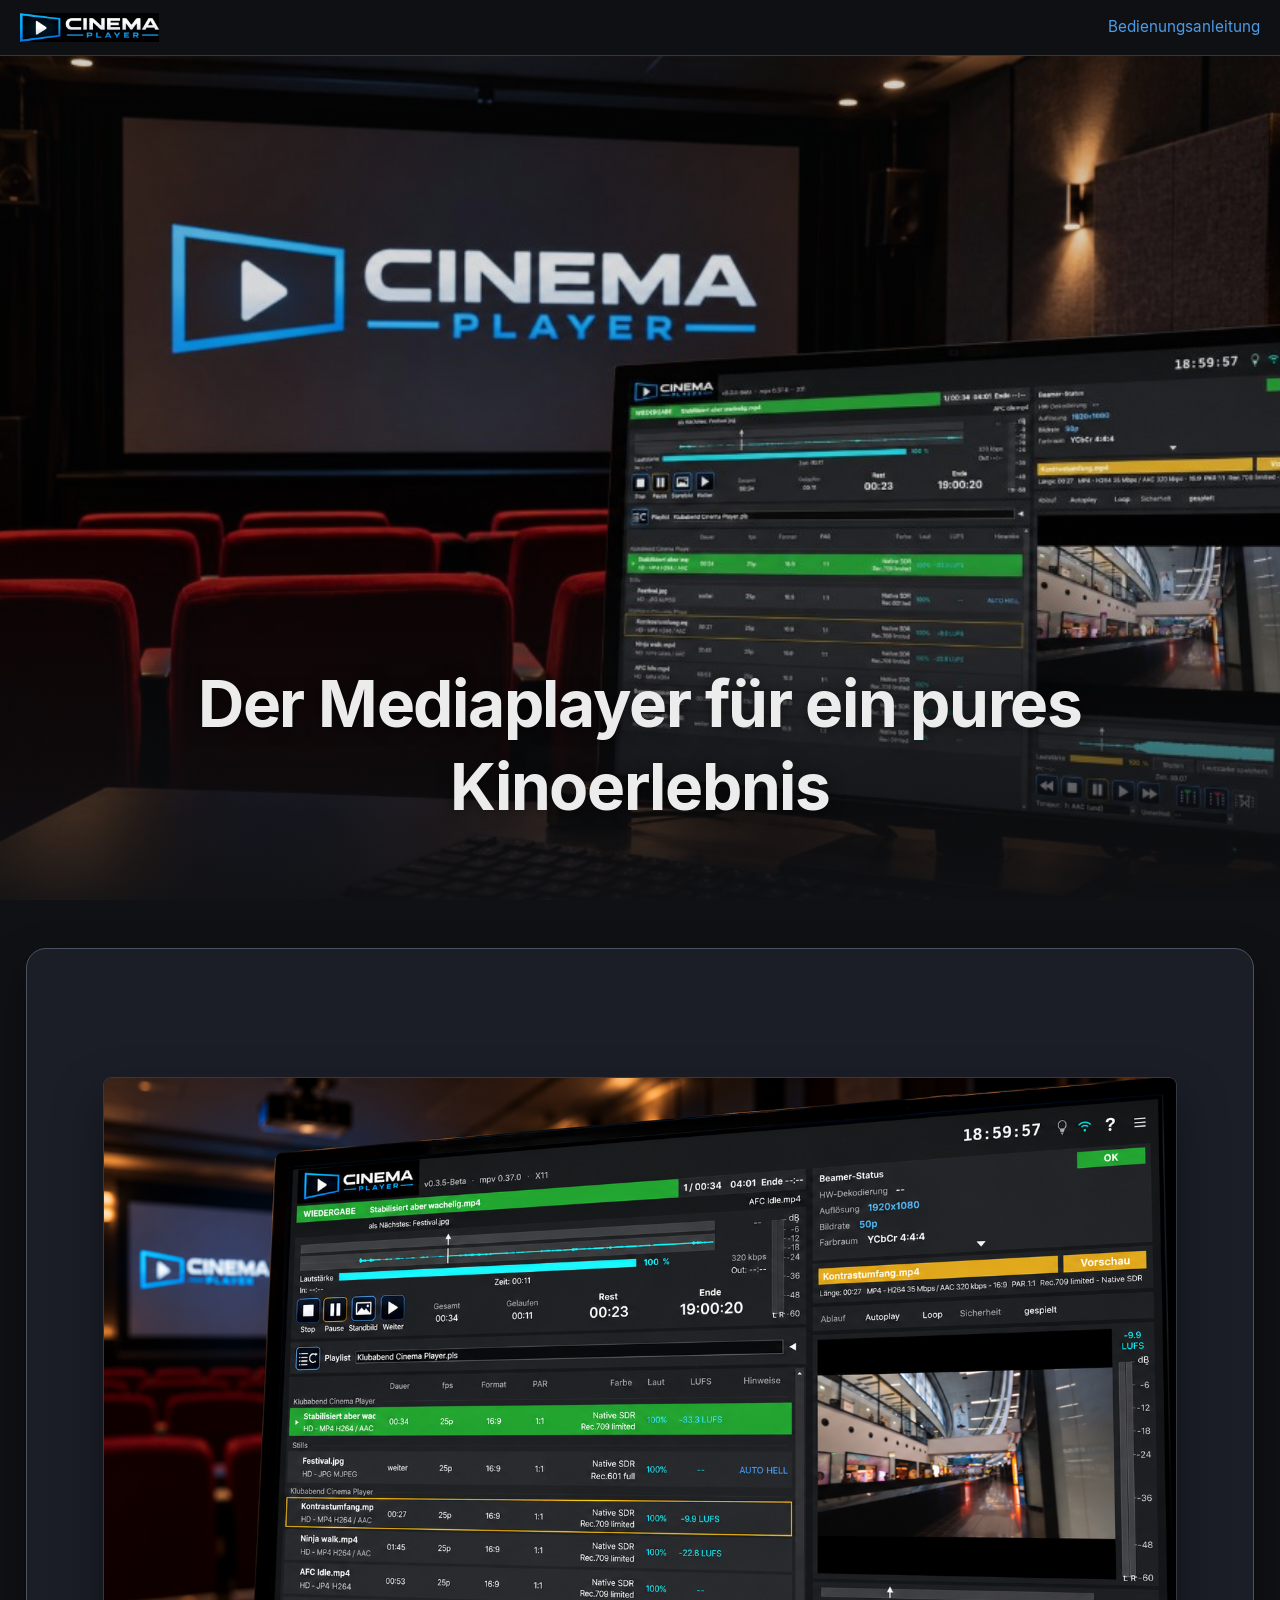
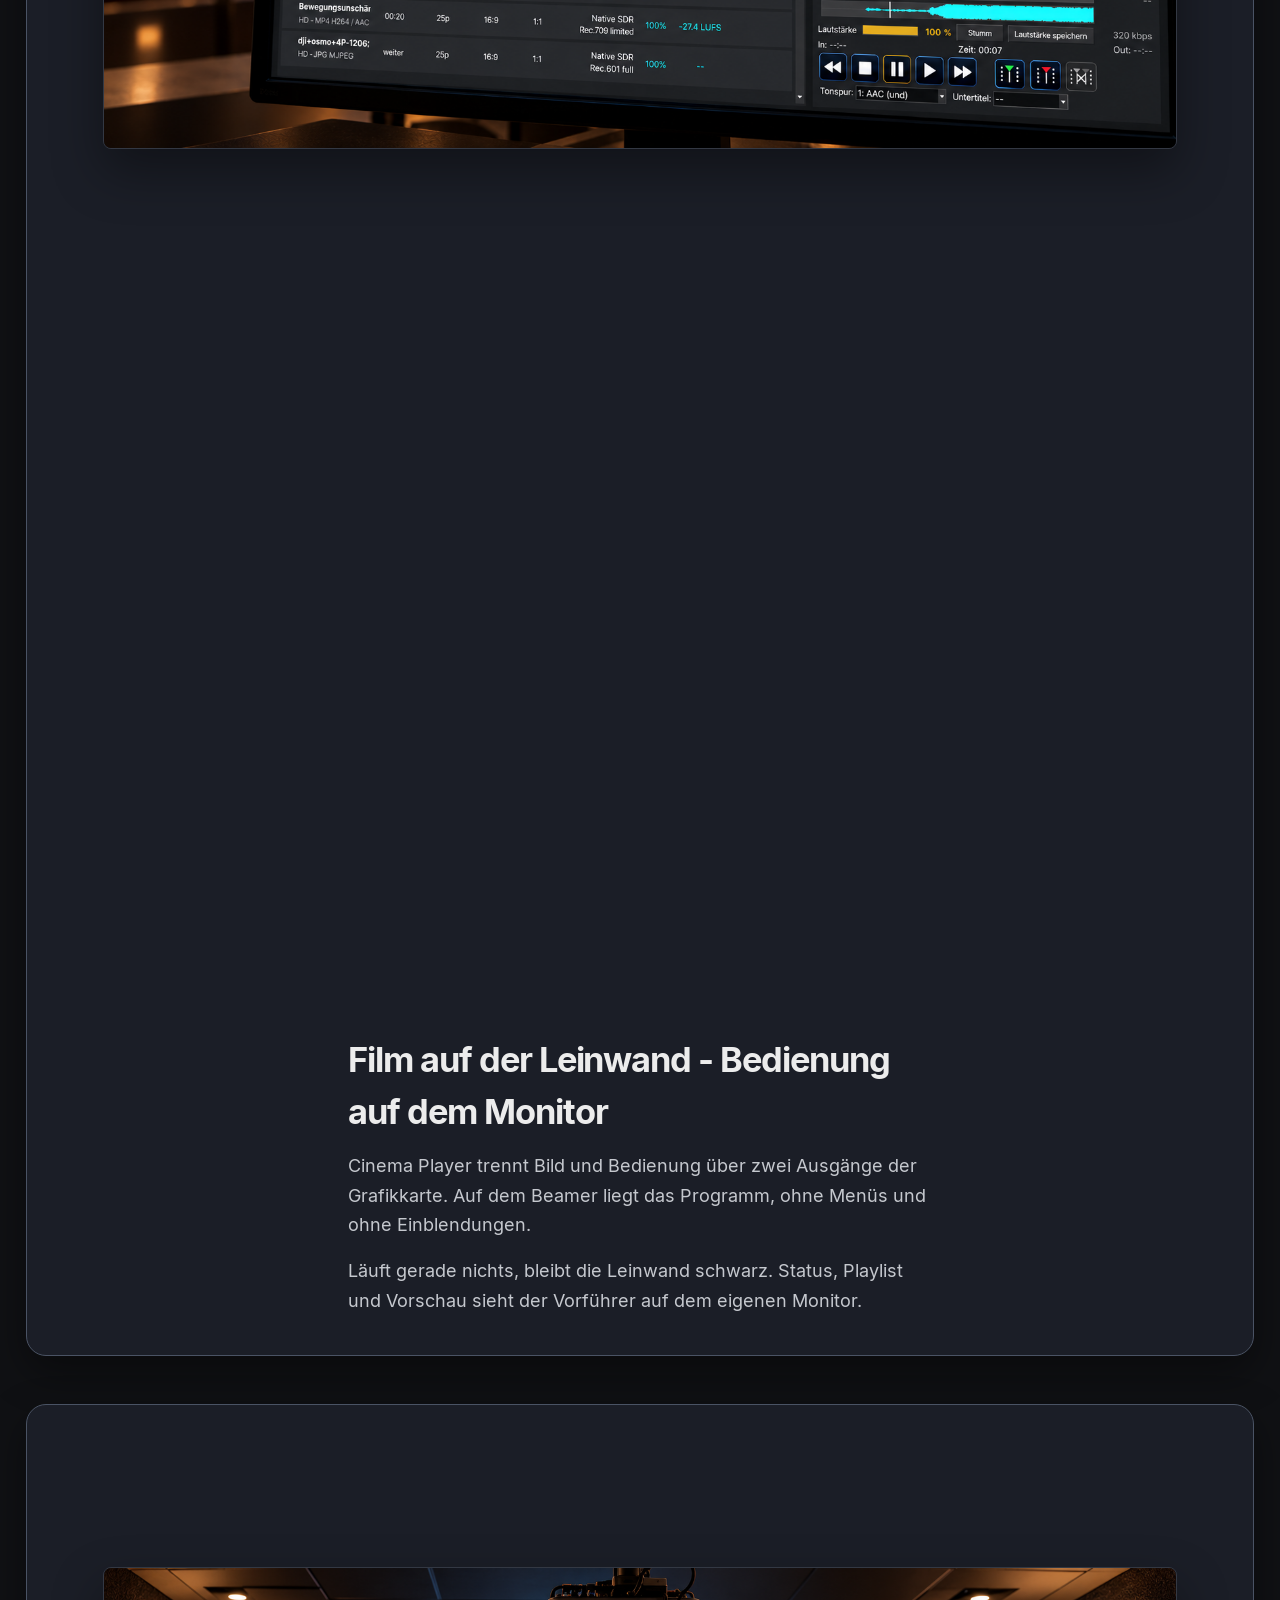
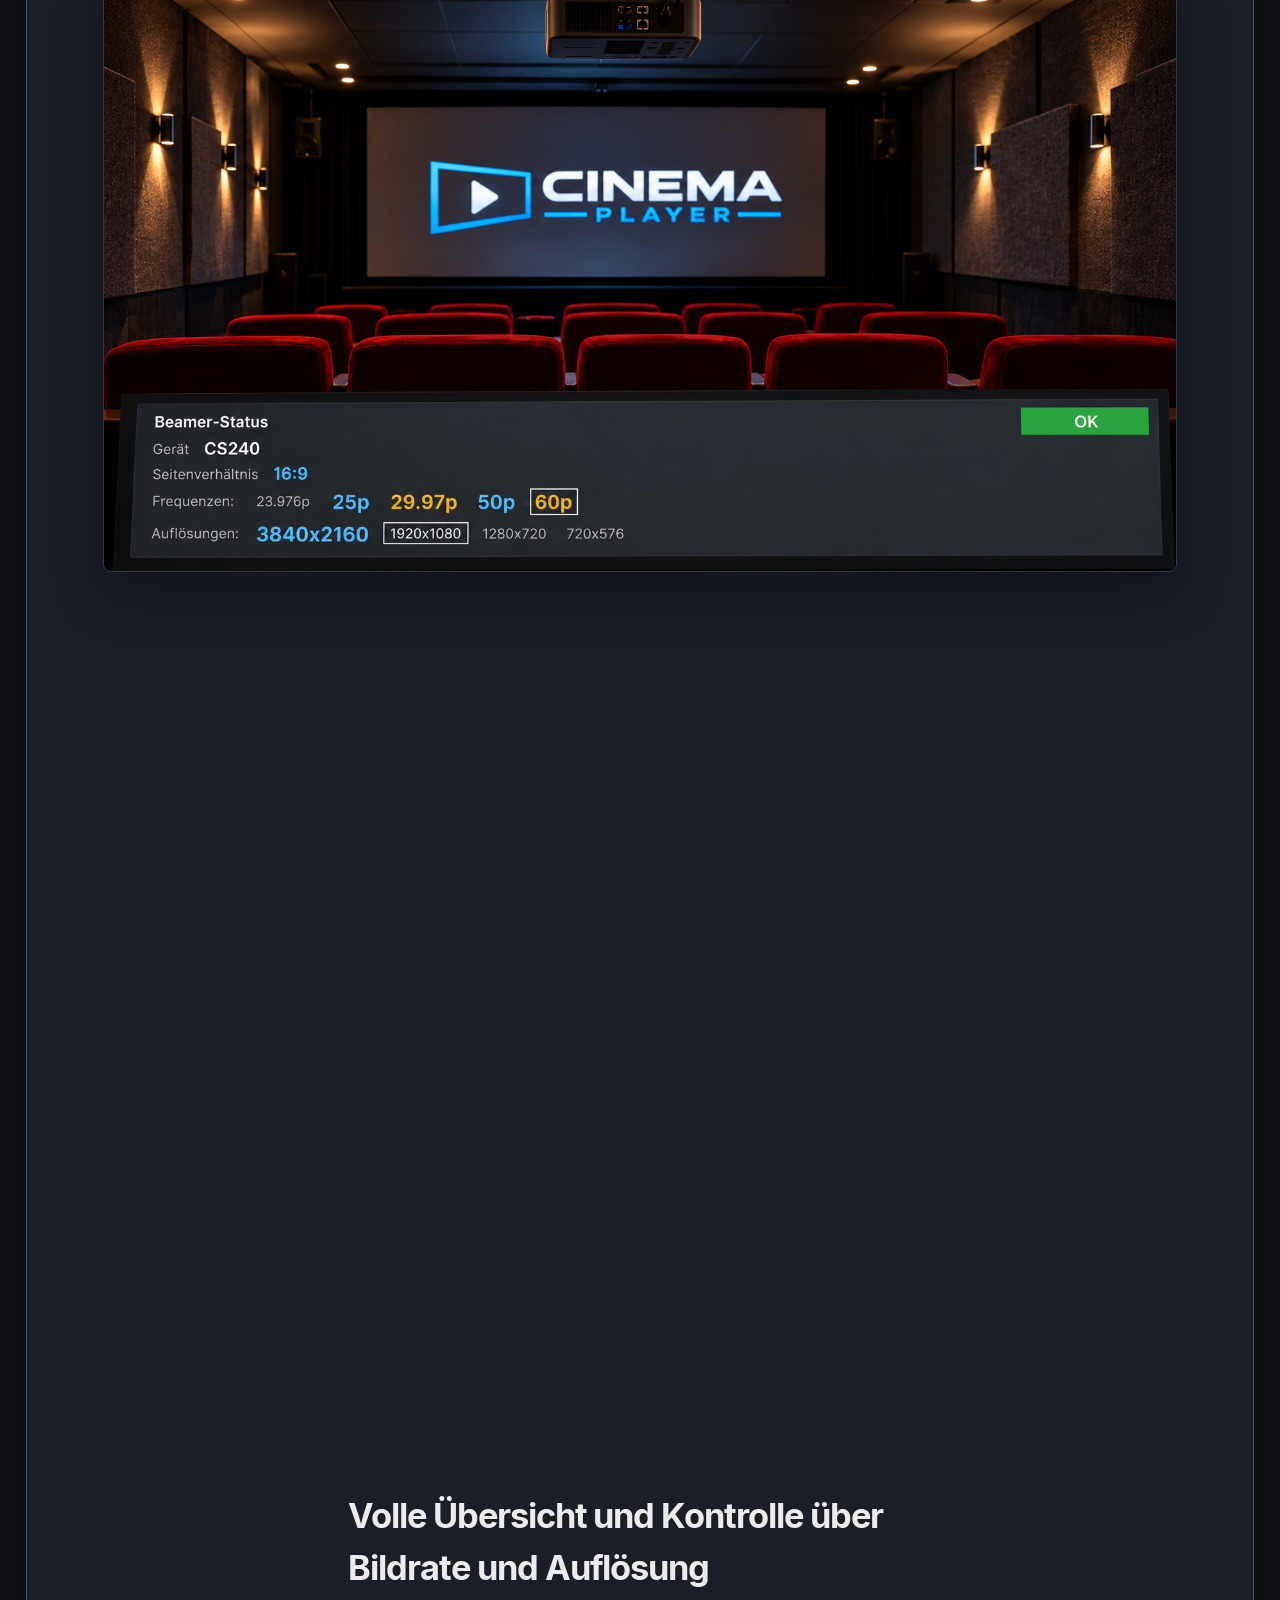
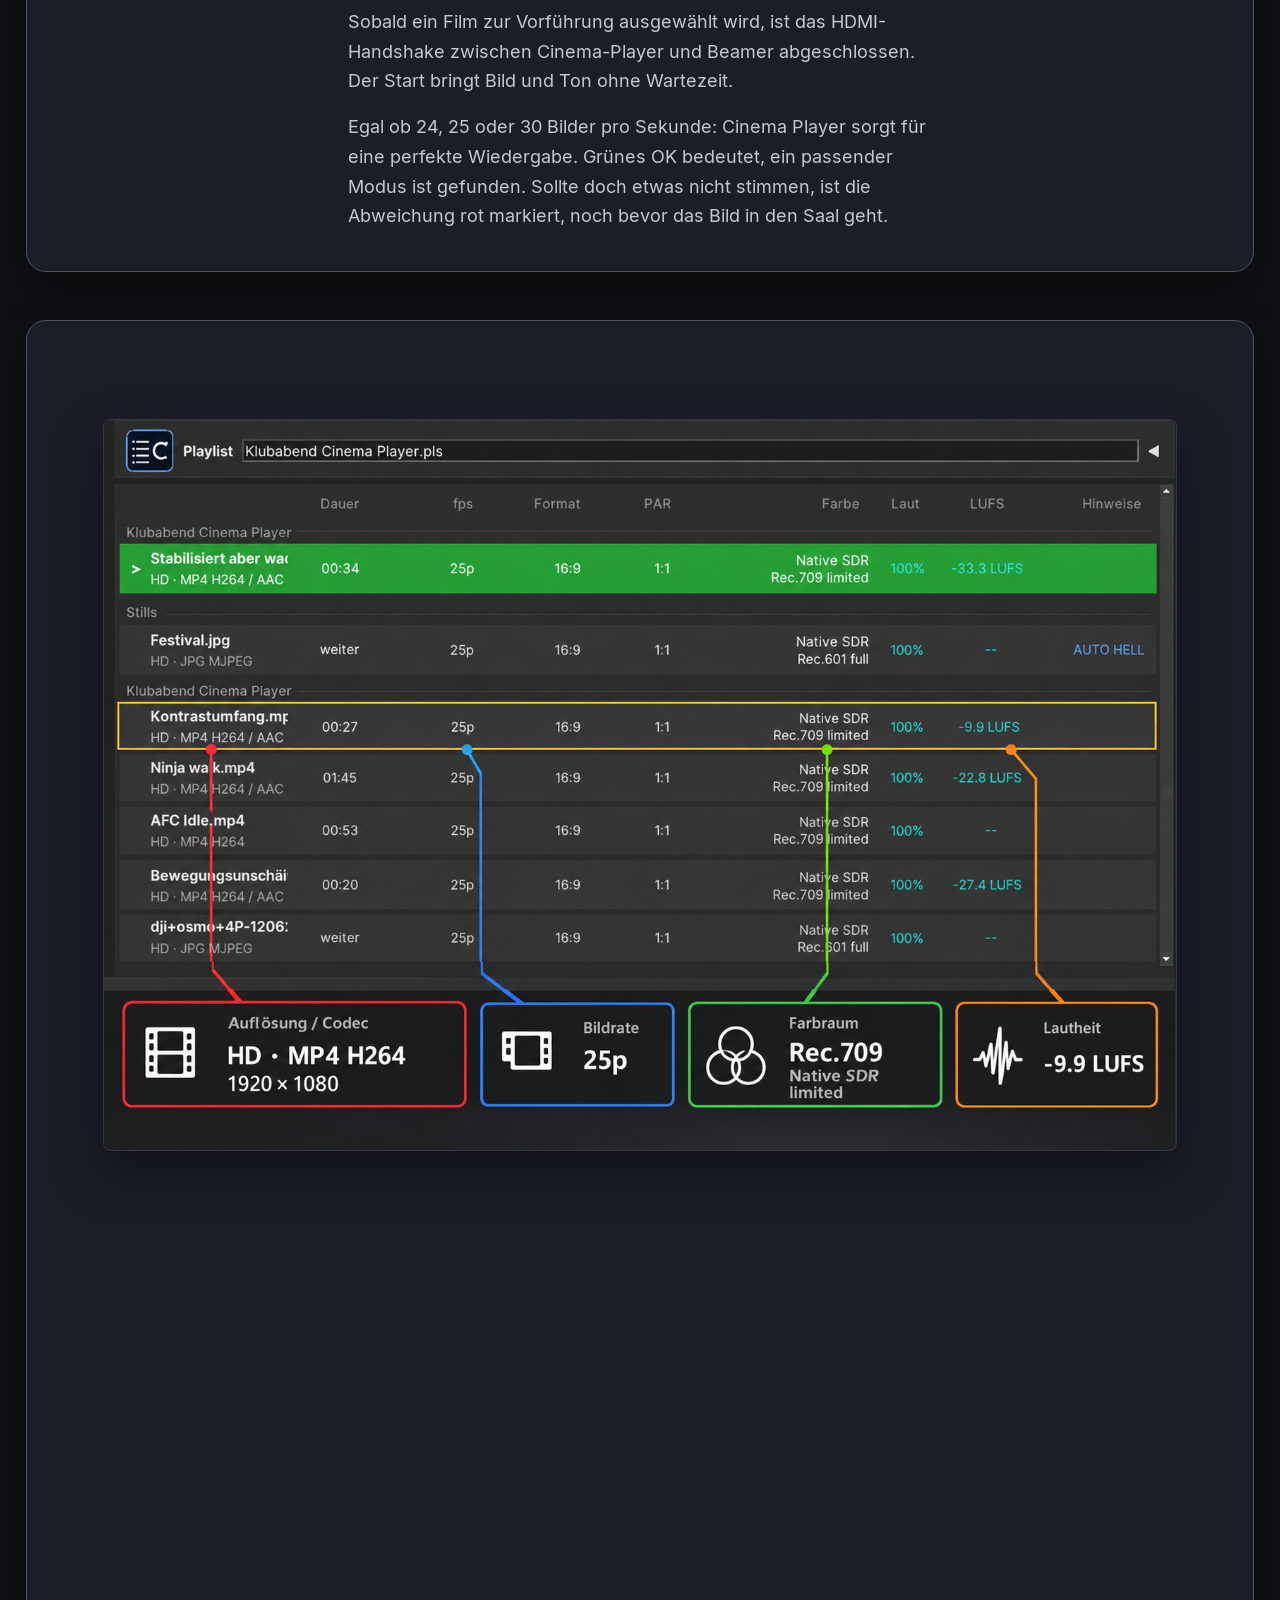
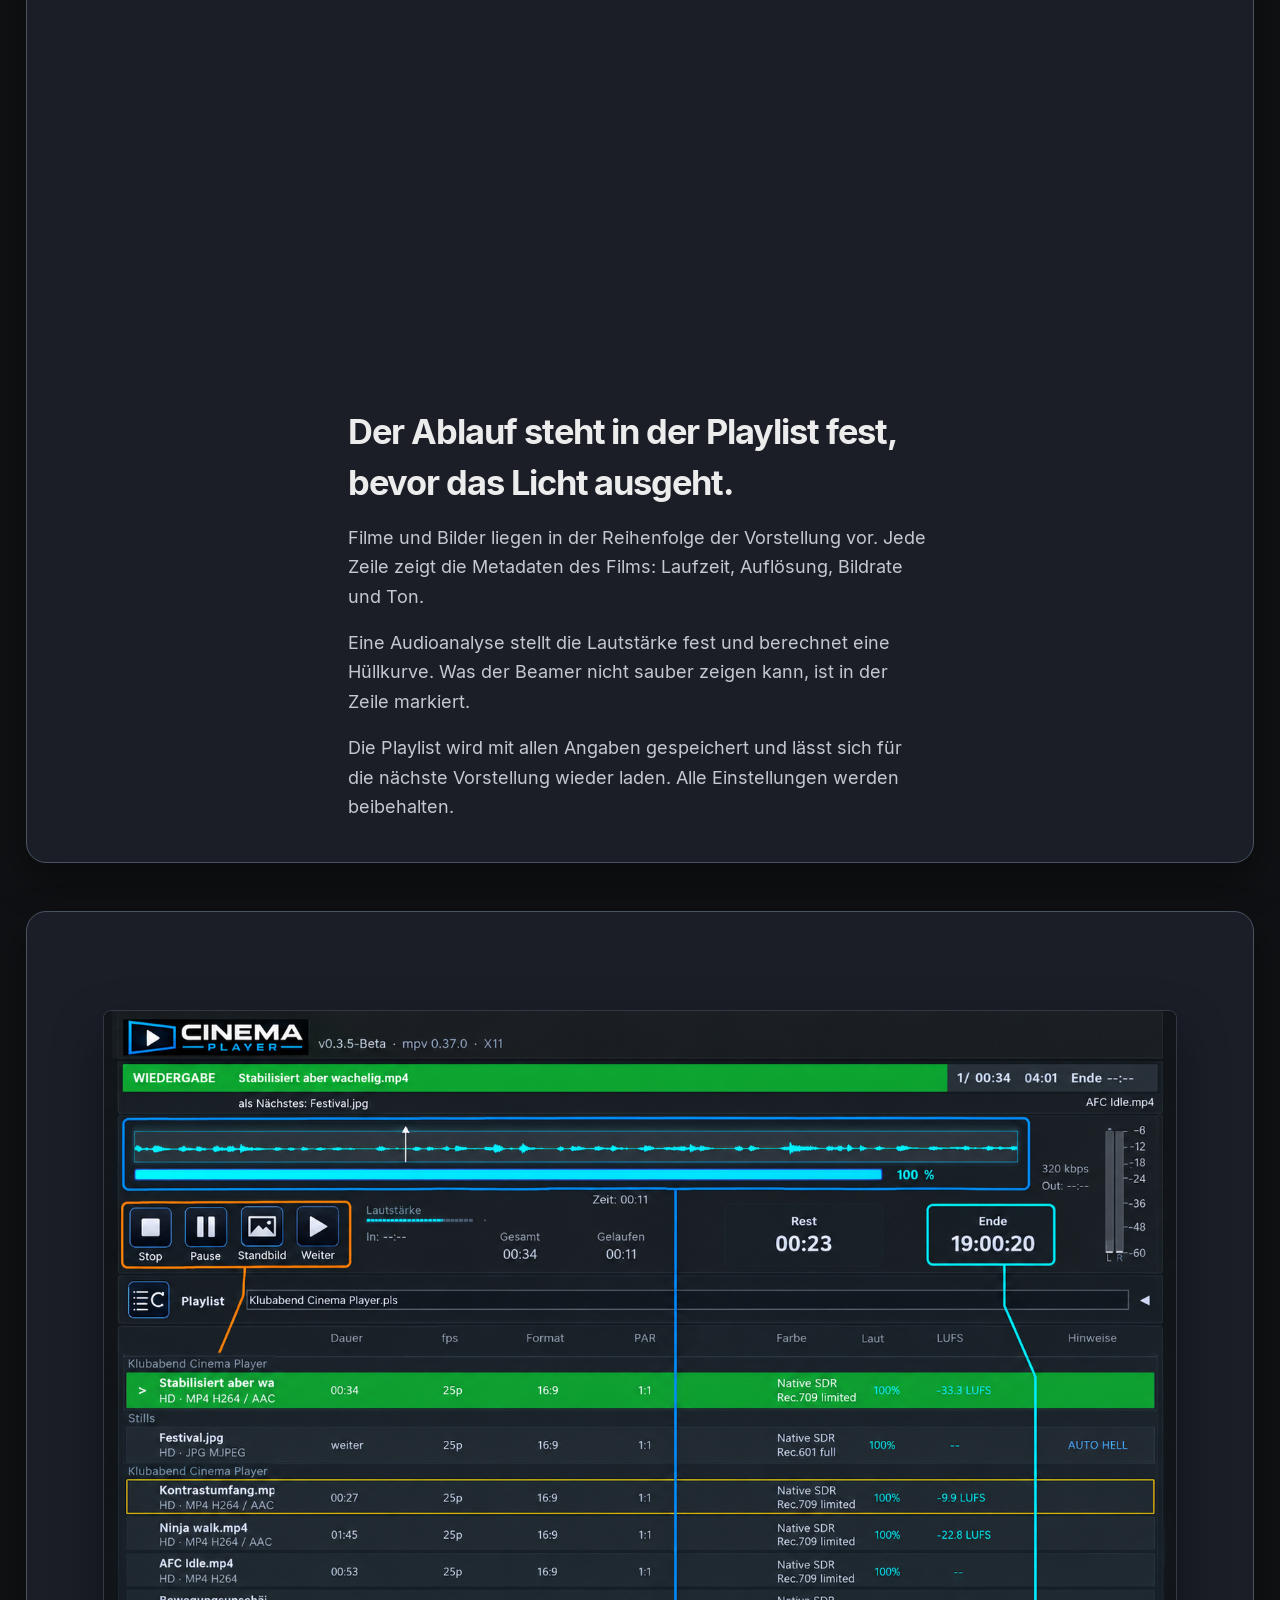
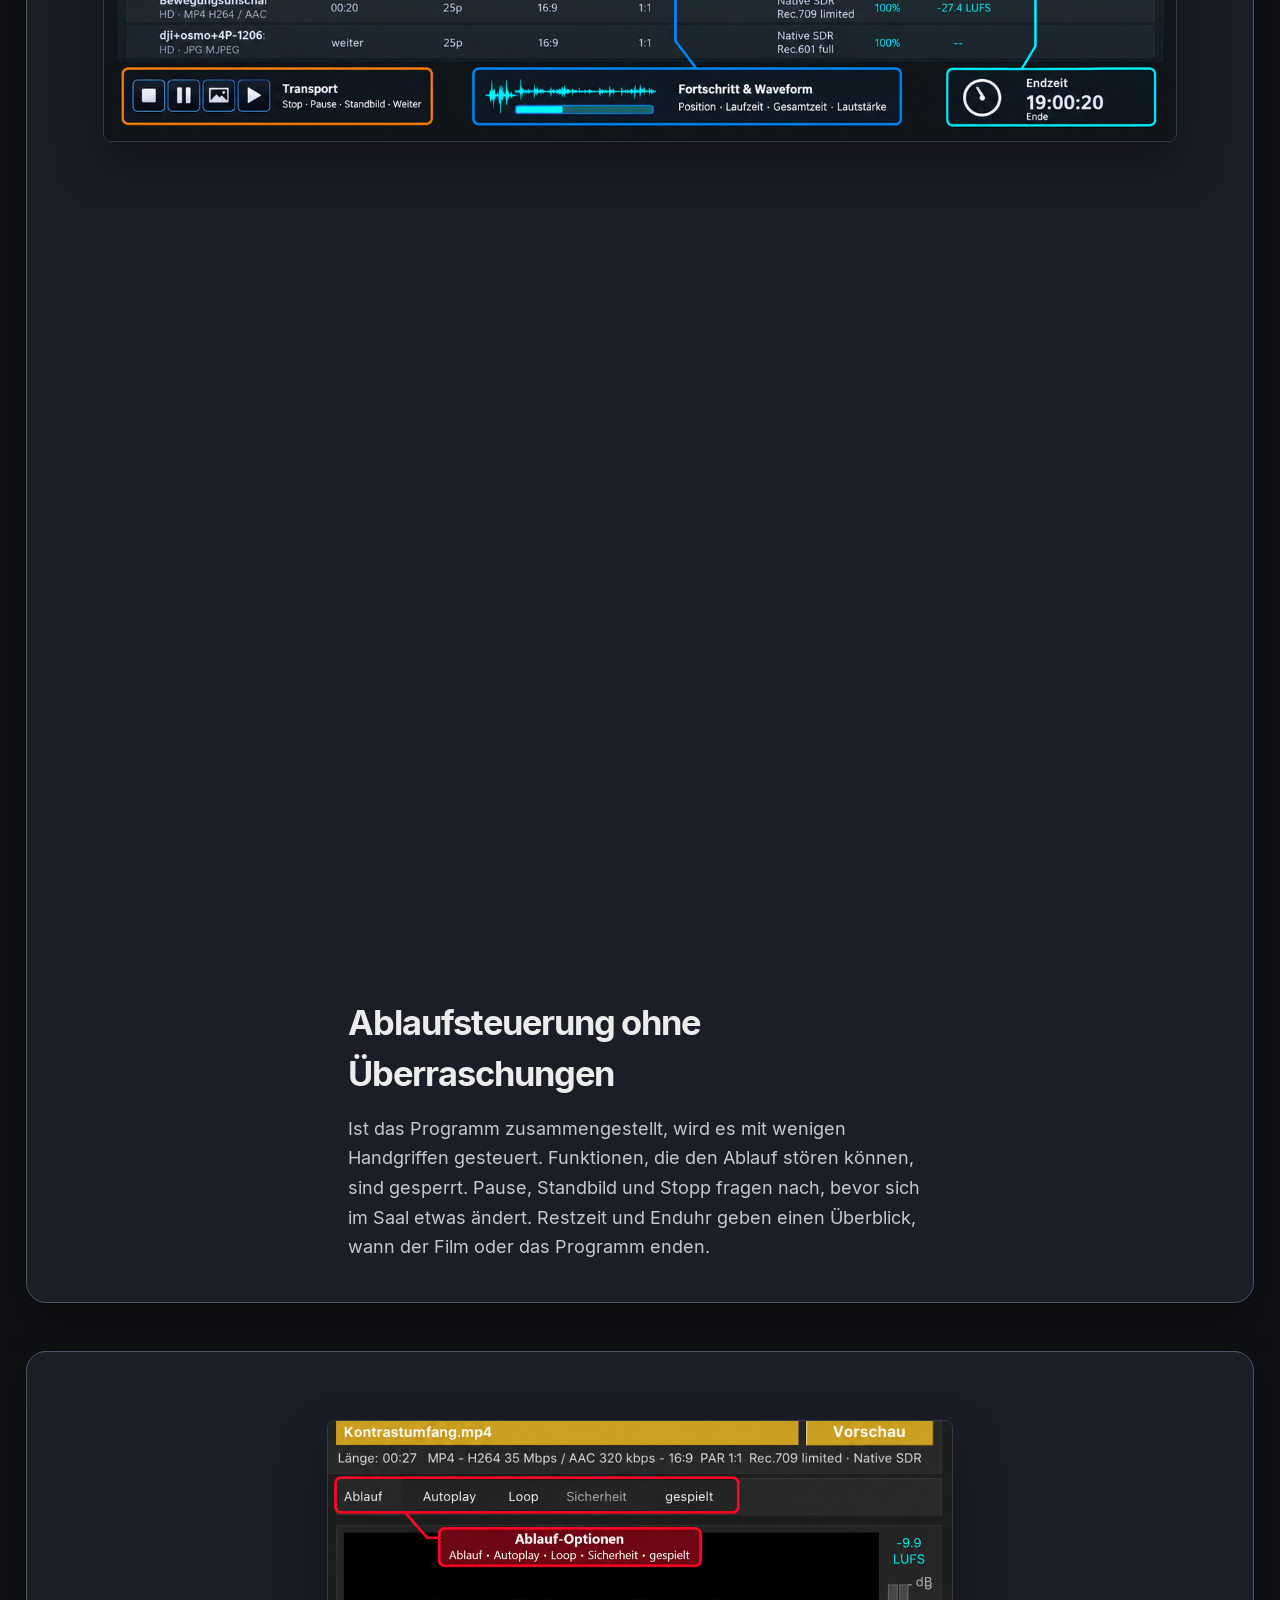
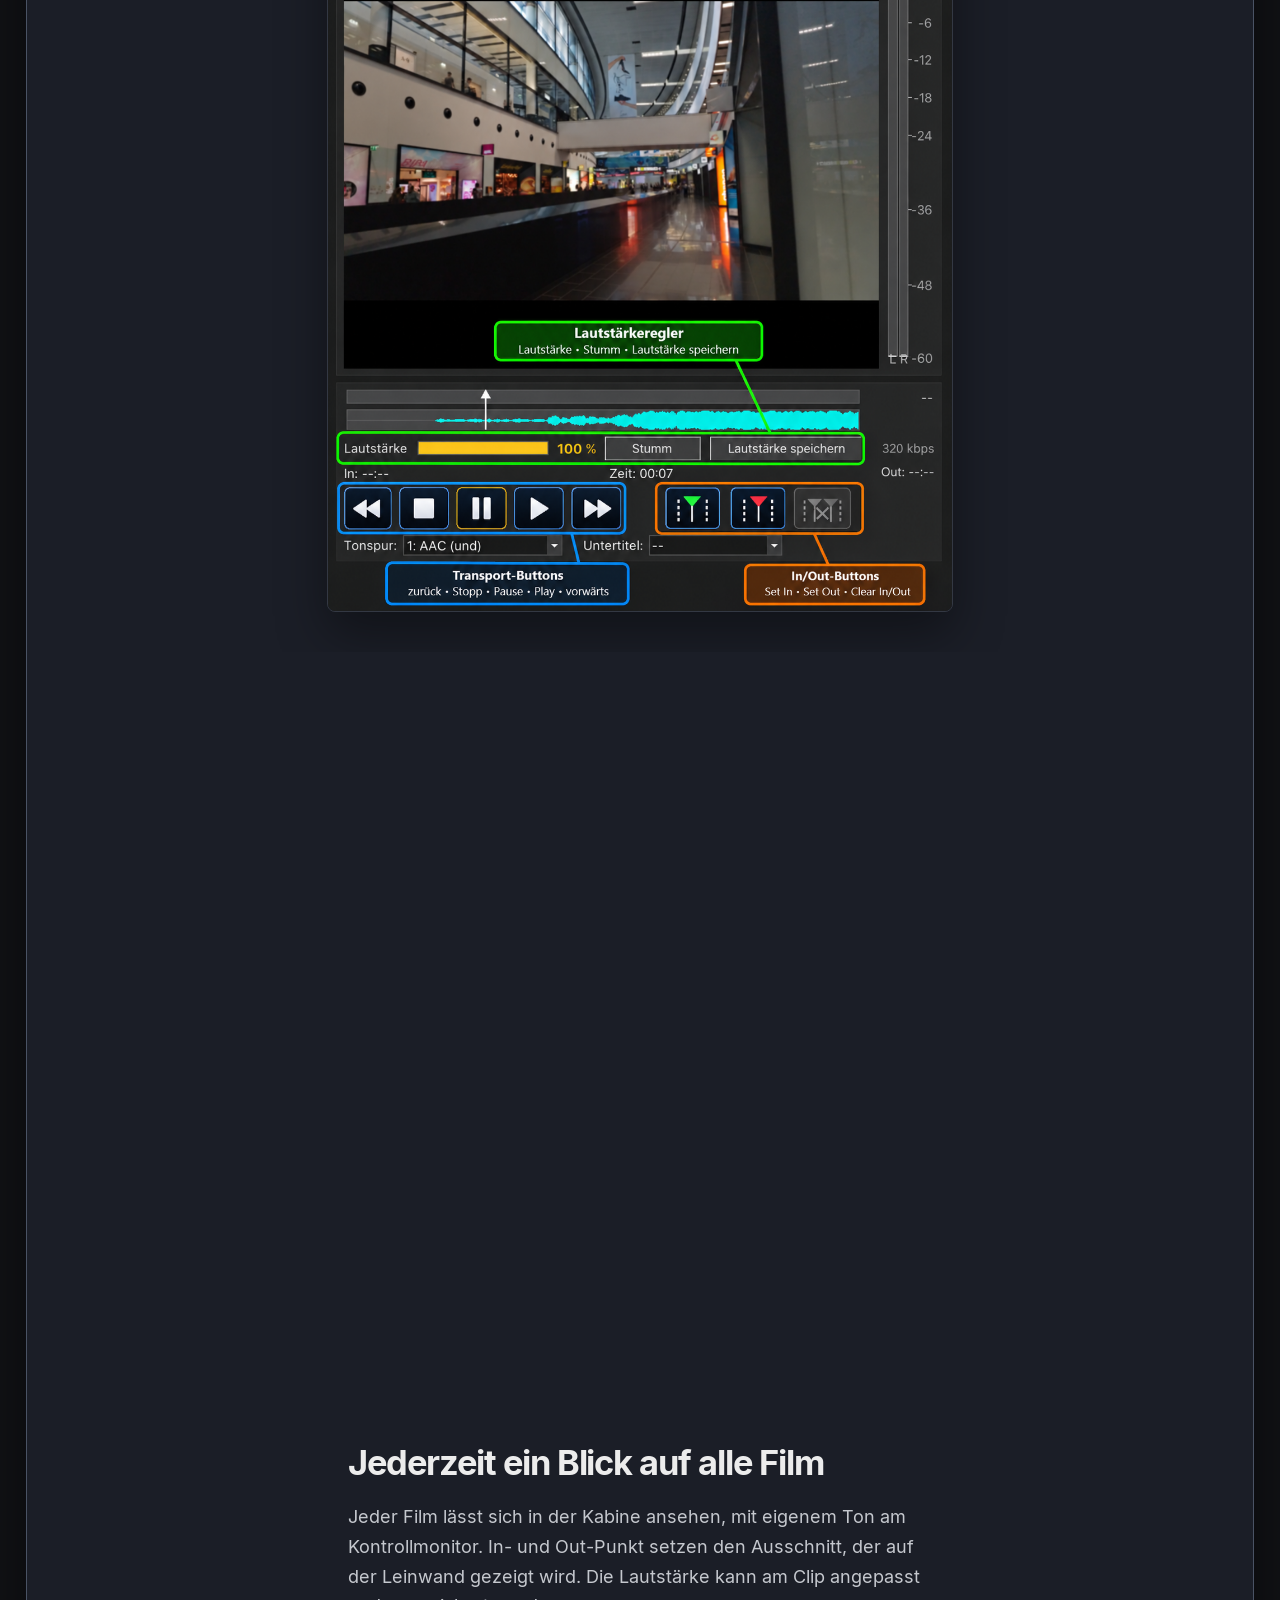
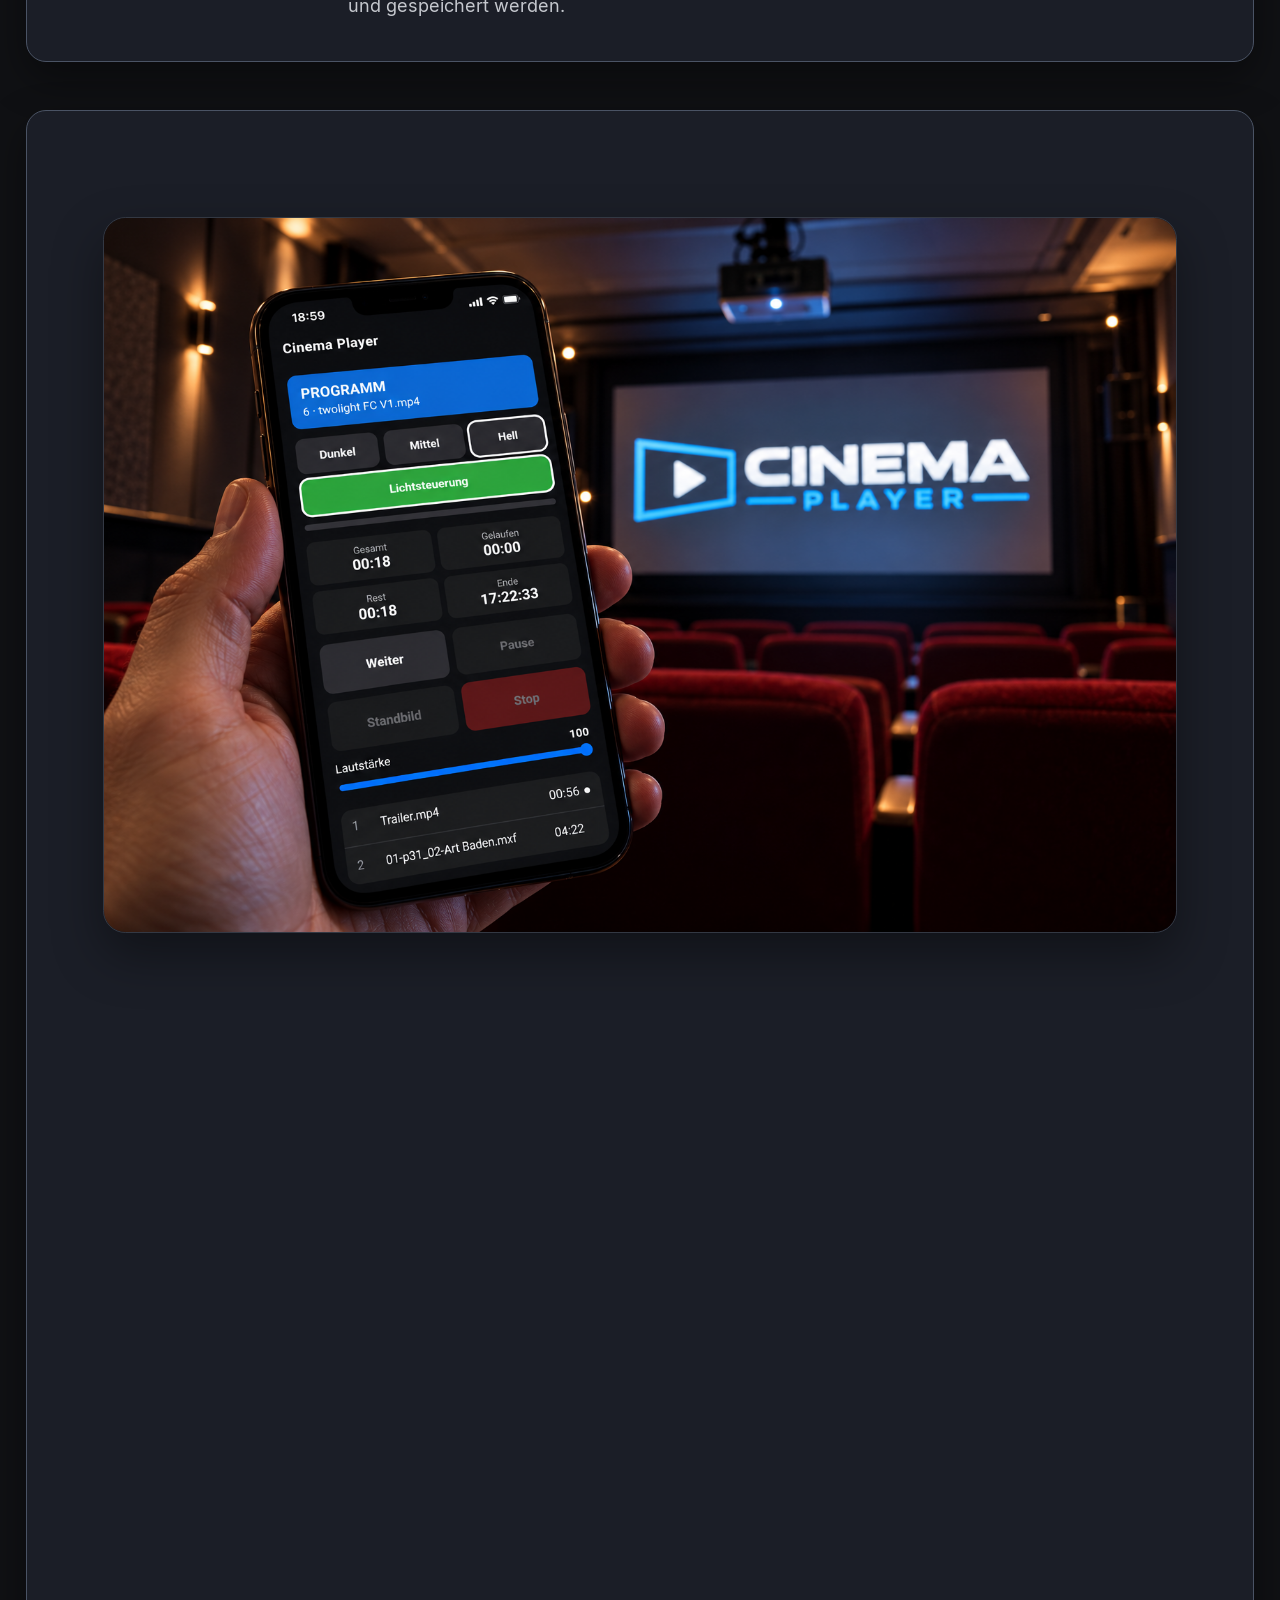
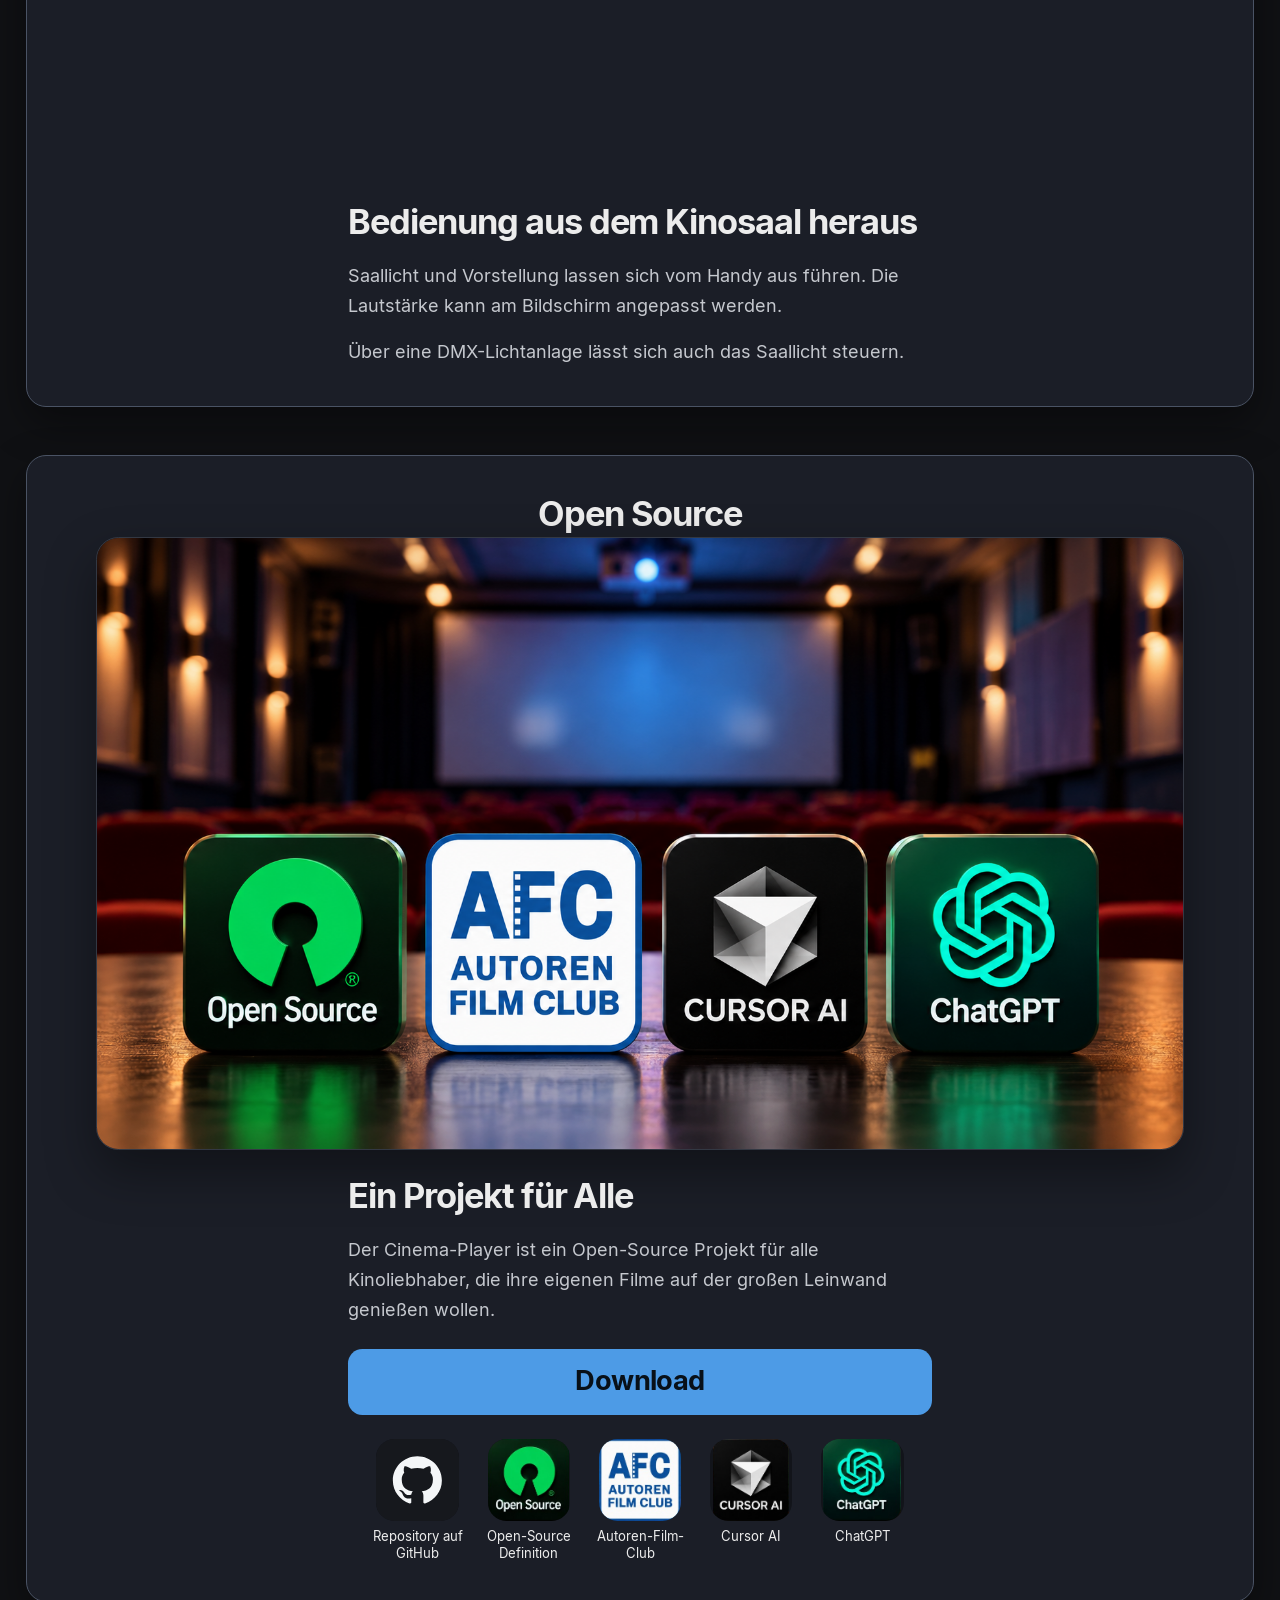
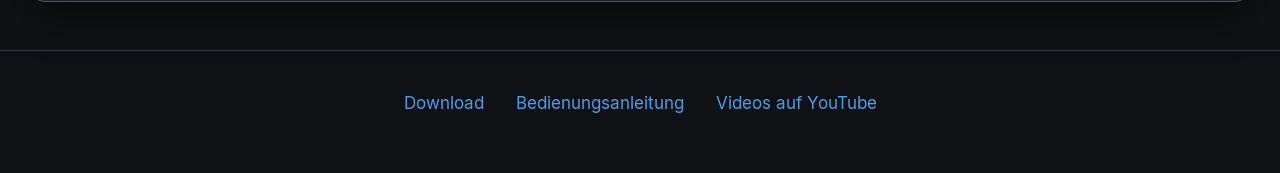
==== commit 73945a13: "Update index.html and style.css to enhance content and layout; add download button and icon links fo" ====
--- a/index.html
+++ b/index.html
@@ -117,7 +117,7 @@
       </div>
       <div class="detail">
         <h2>Jederzeit ein Blick auf alle Film</h2>
-        <p>Jeder Film lässt sich auch im laufenden Programm in der Kabine ansehen, mit eigenem Ton am Kontrollmonitor. In- und Out-Punkt setzen den Ausschnitt, der auf der Leinwand gezeigt wird. Die Lautstärke kann am Clip angepasst und gespeichert werden.</p>
+        <p>Jeder Film lässt sich in der Kabine ansehen, mit eigenem Ton am Kontrollmonitor. In- und Out-Punkt setzen den Ausschnitt, der auf der Leinwand gezeigt wird. Die Lautstärke kann am Clip angepasst und gespeichert werden.</p>
       </div>
     </article>
 
@@ -141,7 +141,7 @@
       </div>
     </article>
 
-    <article class="chapter" id="opensource">
+    <article class="chapter text-only" id="opensource">
       <div class="runway">
         <div class="stage">
           <div class="frame">
@@ -156,18 +156,47 @@
       <div class="detail">
         <h2>Ein Projekt für Alle</h2>
         <p>Der Cinema-Player ist ein Open-Source Projekt für alle Kinoliebhaber, die ihre eigenen Filme auf der großen Leinwand genießen wollen.</p>
-        <p><a href="https://de.wikipedia.org/wiki/Open_Source" target="_blank">Open-Source Definition</a></p>
-        <p><a href="https://afcwien.at" target="_blank">Autoren-Film-Club</a></p>
-        <p><a href="https://cursor.com" target="_blank">Cursor AI</a></p>
-        <p><a href="https://chatgpt.com" target="_blank">CHatCPT</a></p>
+        <a class="download" href="https://github.com/cinema-player/Cinema-Player/releases" target="_blank">Download</a>
+        <ul class="icon-links">
+          <li>
+            <a href="https://github.com/cinema-player" target="_blank">
+              <img src="assets/icons/github.svg" alt="">
+              <span>Repository auf GitHub</span>
+            </a>
+          </li>
+          <li>
+            <a href="https://de.wikipedia.org/wiki/Open_Source" target="_blank">
+              <img src="assets/icons/opensource.png" alt="">
+              <span>Open-Source Definition</span>
+            </a>
+          </li>
+          <li>
+            <a href="https://afcwien.at" target="_blank">
+              <img src="assets/icons/afc.png" alt="">
+              <span>Autoren-Film-Club</span>
+            </a>
+          </li>
+          <li>
+            <a href="https://cursor.com" target="_blank">
+              <img src="assets/icons/cursor.png" alt="">
+              <span>Cursor AI</span>
+            </a>
+          </li>
+          <li>
+            <a href="https://chatgpt.com" target="_blank">
+              <img src="assets/icons/chatgpt.png" alt="">
+              <span>ChatGPT</span>
+            </a>
+          </li>
+        </ul>
       </div>
     </article>
   </main>
 
   <footer class="foot">
+    <a href="https://github.com/cinema-player/Cinema-Player/releases" target="_blank">Download</a>
     <a href="https://cinema-player.github.io/manual/index.html">Bedienungsanleitung</a>
     <a href="https://www.youtube.com/playlist?list=PLWRDCx6BQ3lU">Videos auf YouTube</a>
-<a href="https://github.com/cinema-player" target="_blank">Repository auf GitHub</a>
   </footer>
 
   <script src="js/scroll.js"></script>
--- a/css/style.css
+++ b/css/style.css
@@ -198,6 +198,62 @@
 
 .detail p + p { margin-top: 1rem; }
 
+.download {
+  display: flex;
+  align-items: center;
+  justify-content: center;
+  margin: 1.5rem 0 1.35rem;
+  padding: 1.05rem 1.5rem;
+  background: var(--accent);
+  color: #081018;
+  font-size: clamp(1.35rem, 2.4vw, 1.7rem);
+  font-weight: 700;
+  letter-spacing: -0.02em;
+  line-height: 1.2;
+  text-align: center;
+  text-decoration: none;
+  border-radius: 0.9rem;
+}
+
+.download:hover {
+  background: #6aaff0;
+}
+
+.icon-links {
+  display: flex;
+  flex-wrap: wrap;
+  justify-content: center;
+  gap: 0.9rem 0.45rem;
+  margin: 1.5rem 0 0;
+  padding: 0;
+  list-style: none;
+}
+
+.icon-links a {
+  display: flex;
+  flex-direction: column;
+  align-items: center;
+  gap: 0.45rem;
+  width: 6.5rem;
+  color: var(--text);
+  font-size: 0.82rem;
+  line-height: 1.25;
+  text-align: center;
+  text-decoration: none;
+}
+
+.icon-links img {
+  width: 5.15rem;
+  height: 5.15rem;
+  object-fit: contain;
+  border-radius: 1.15rem;
+  background: #12141a;
+}
+
+.icon-links a:hover span {
+  color: var(--accent);
+}
+
 .foot {
   display: flex;
   flex-wrap: wrap;
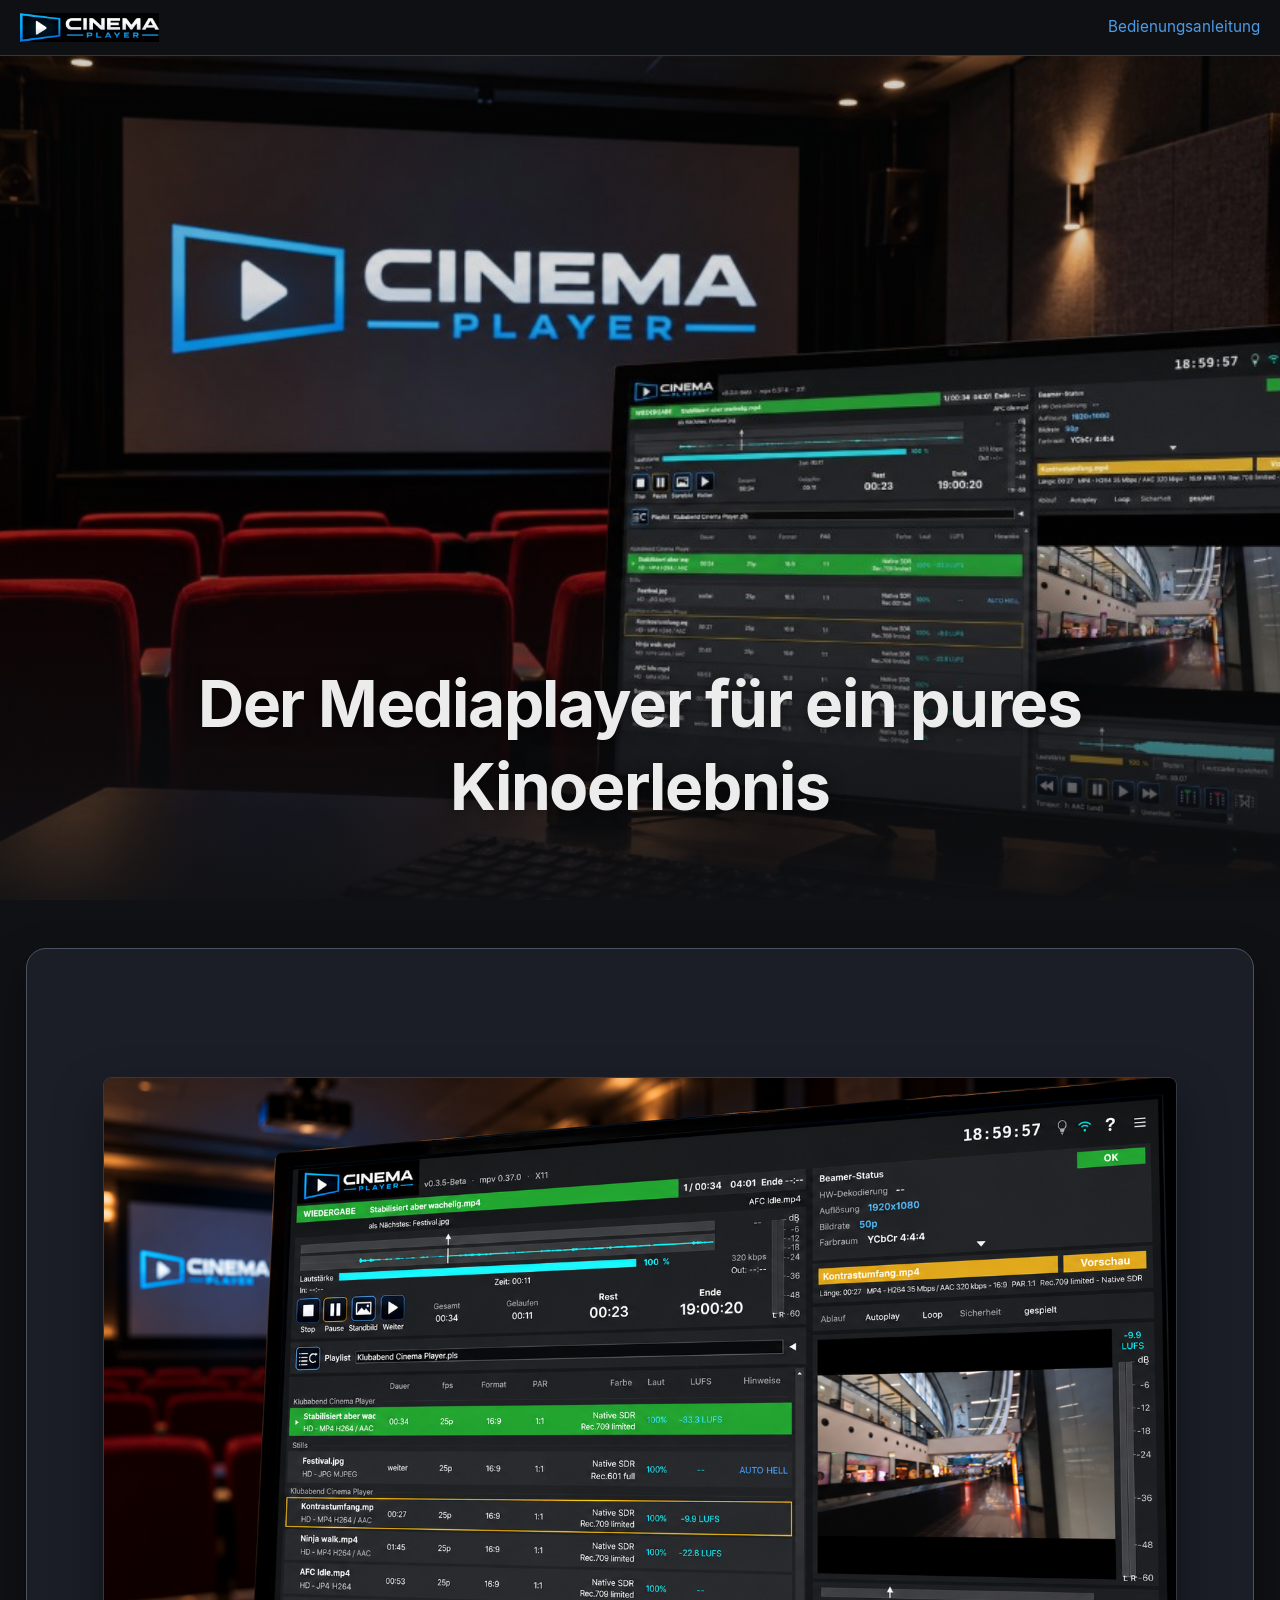
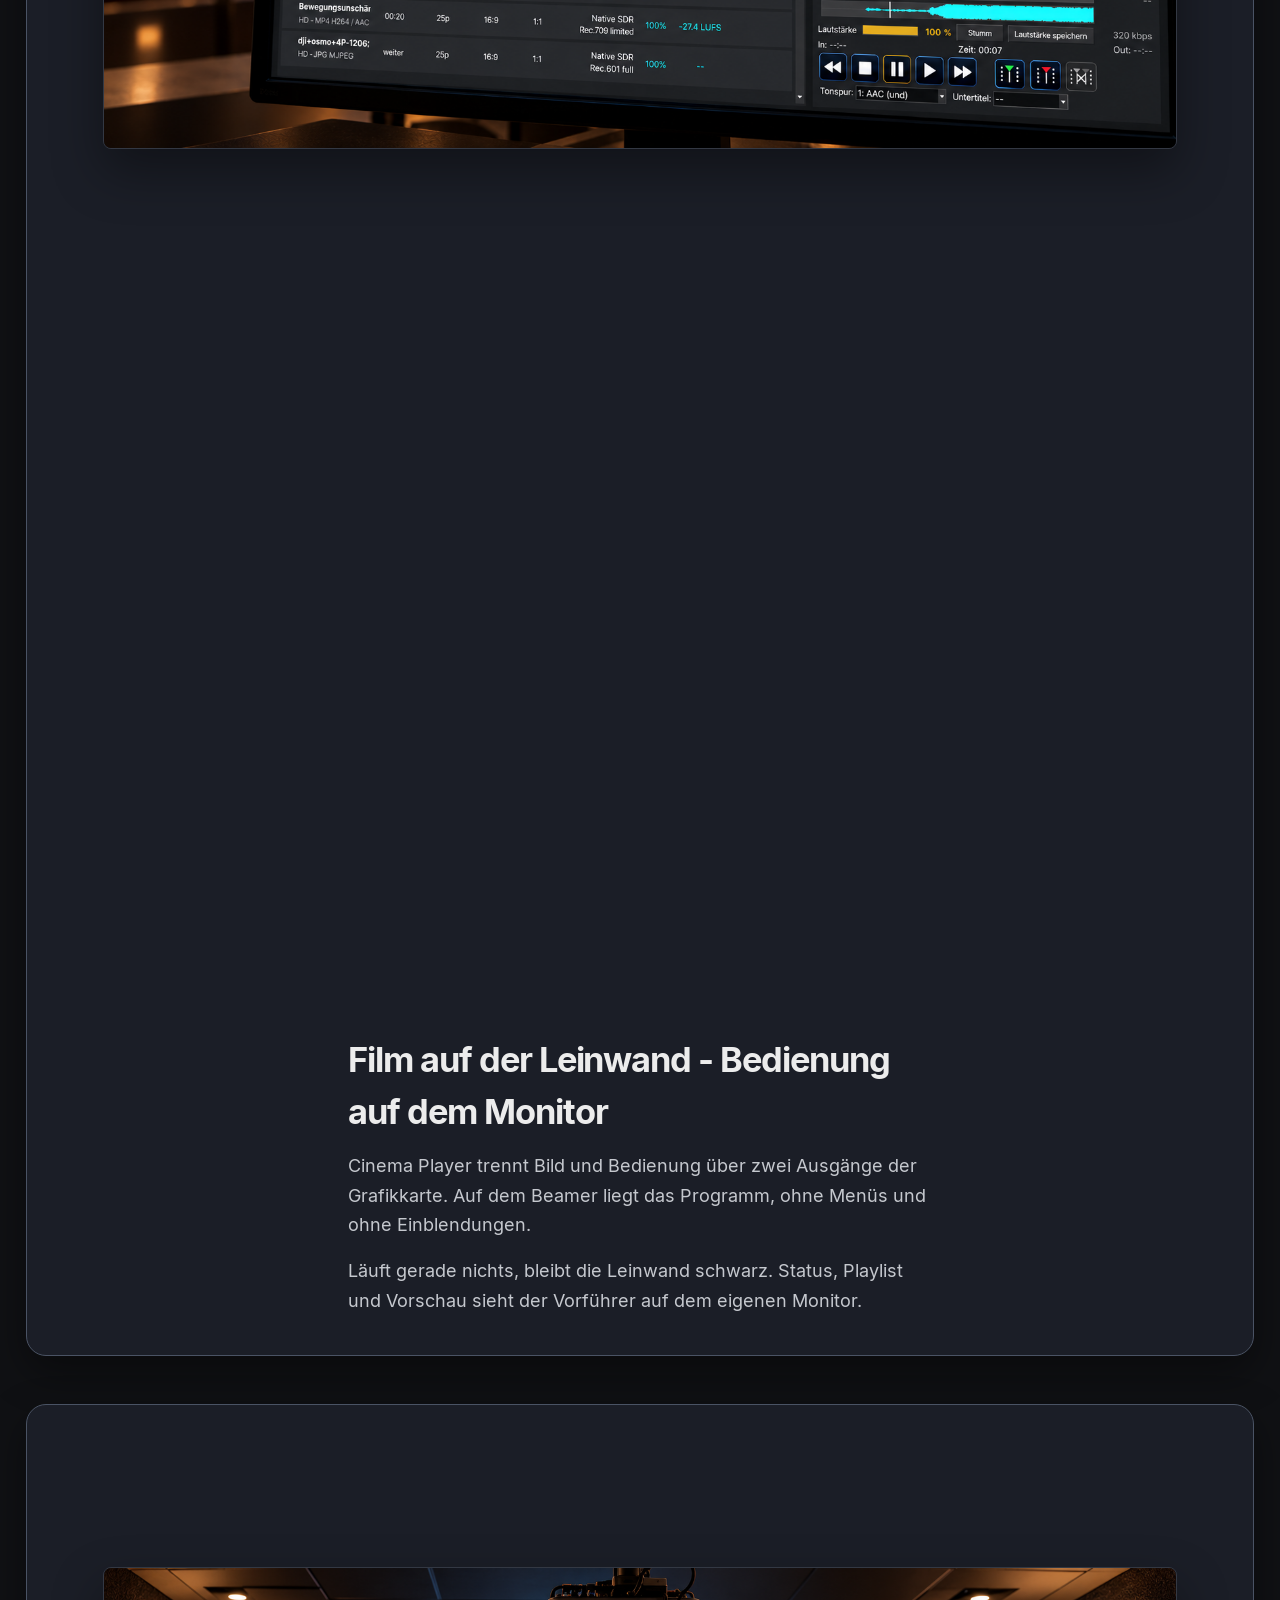
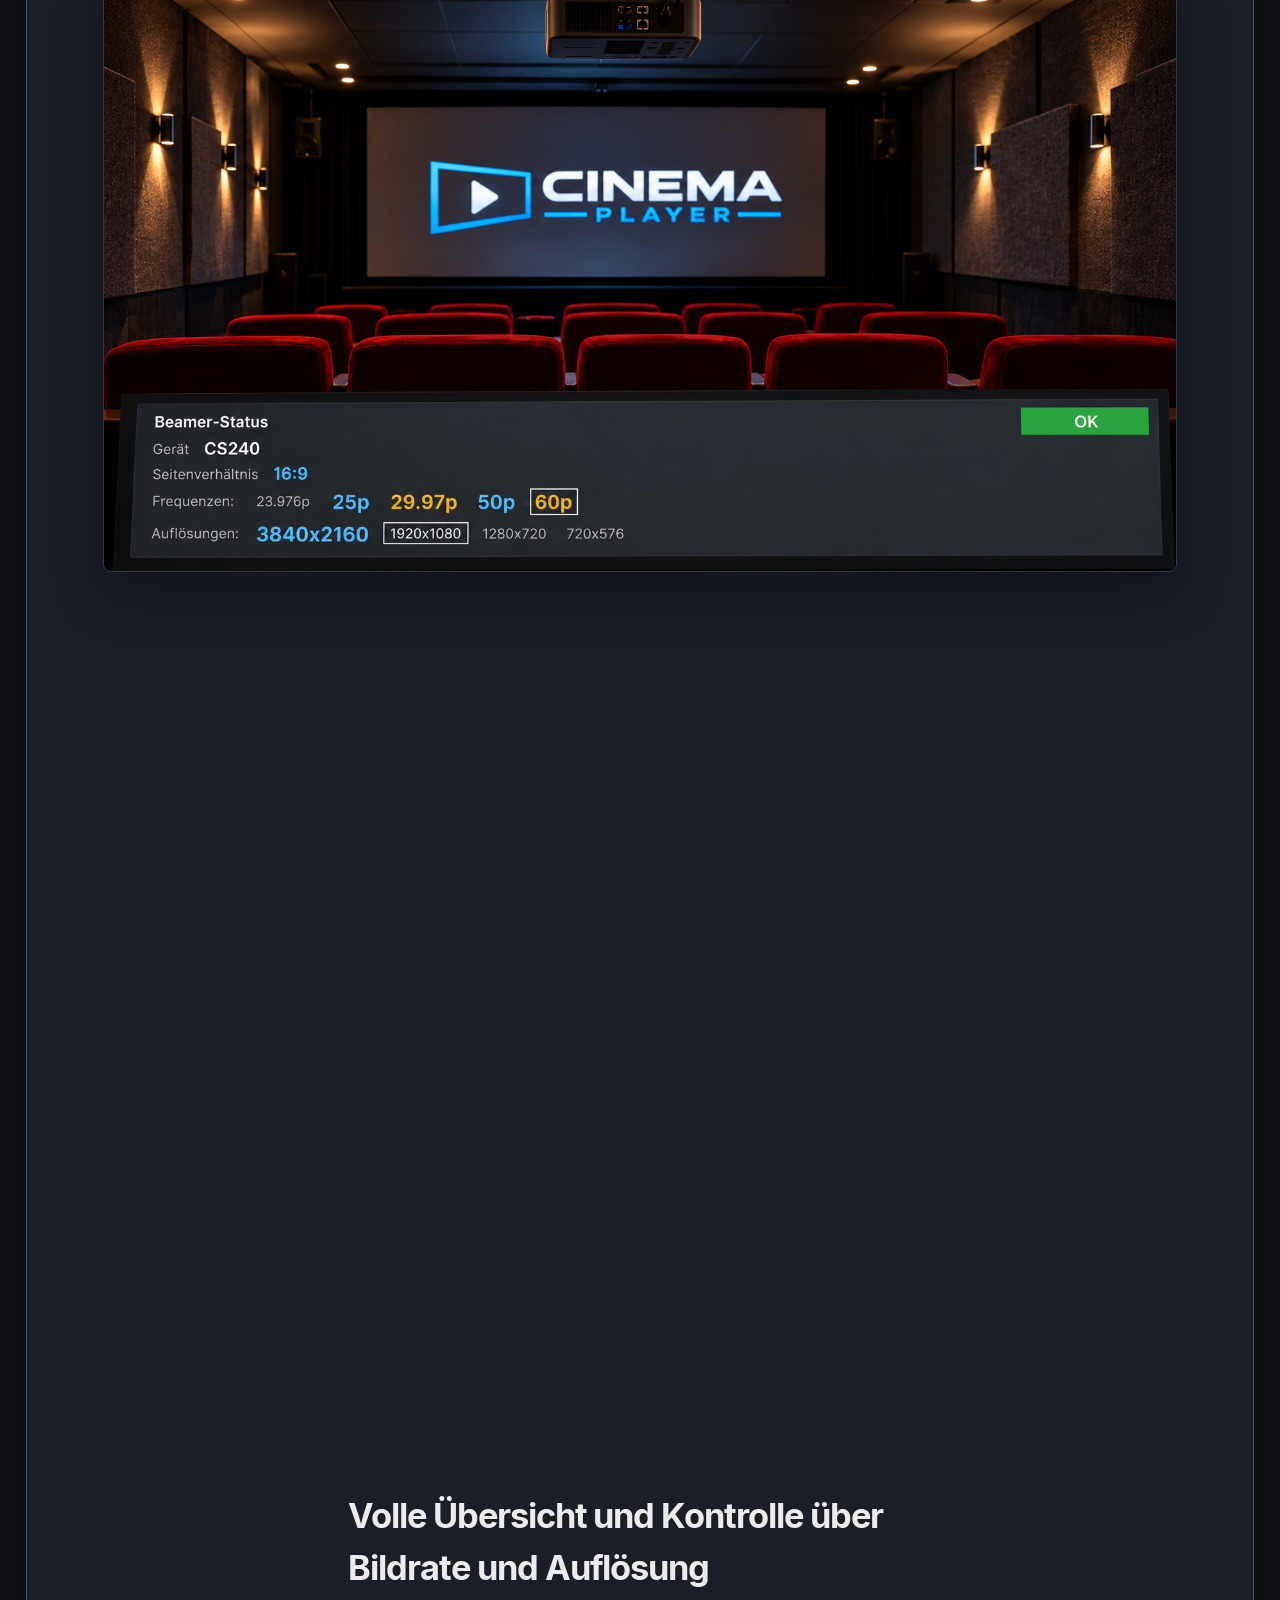
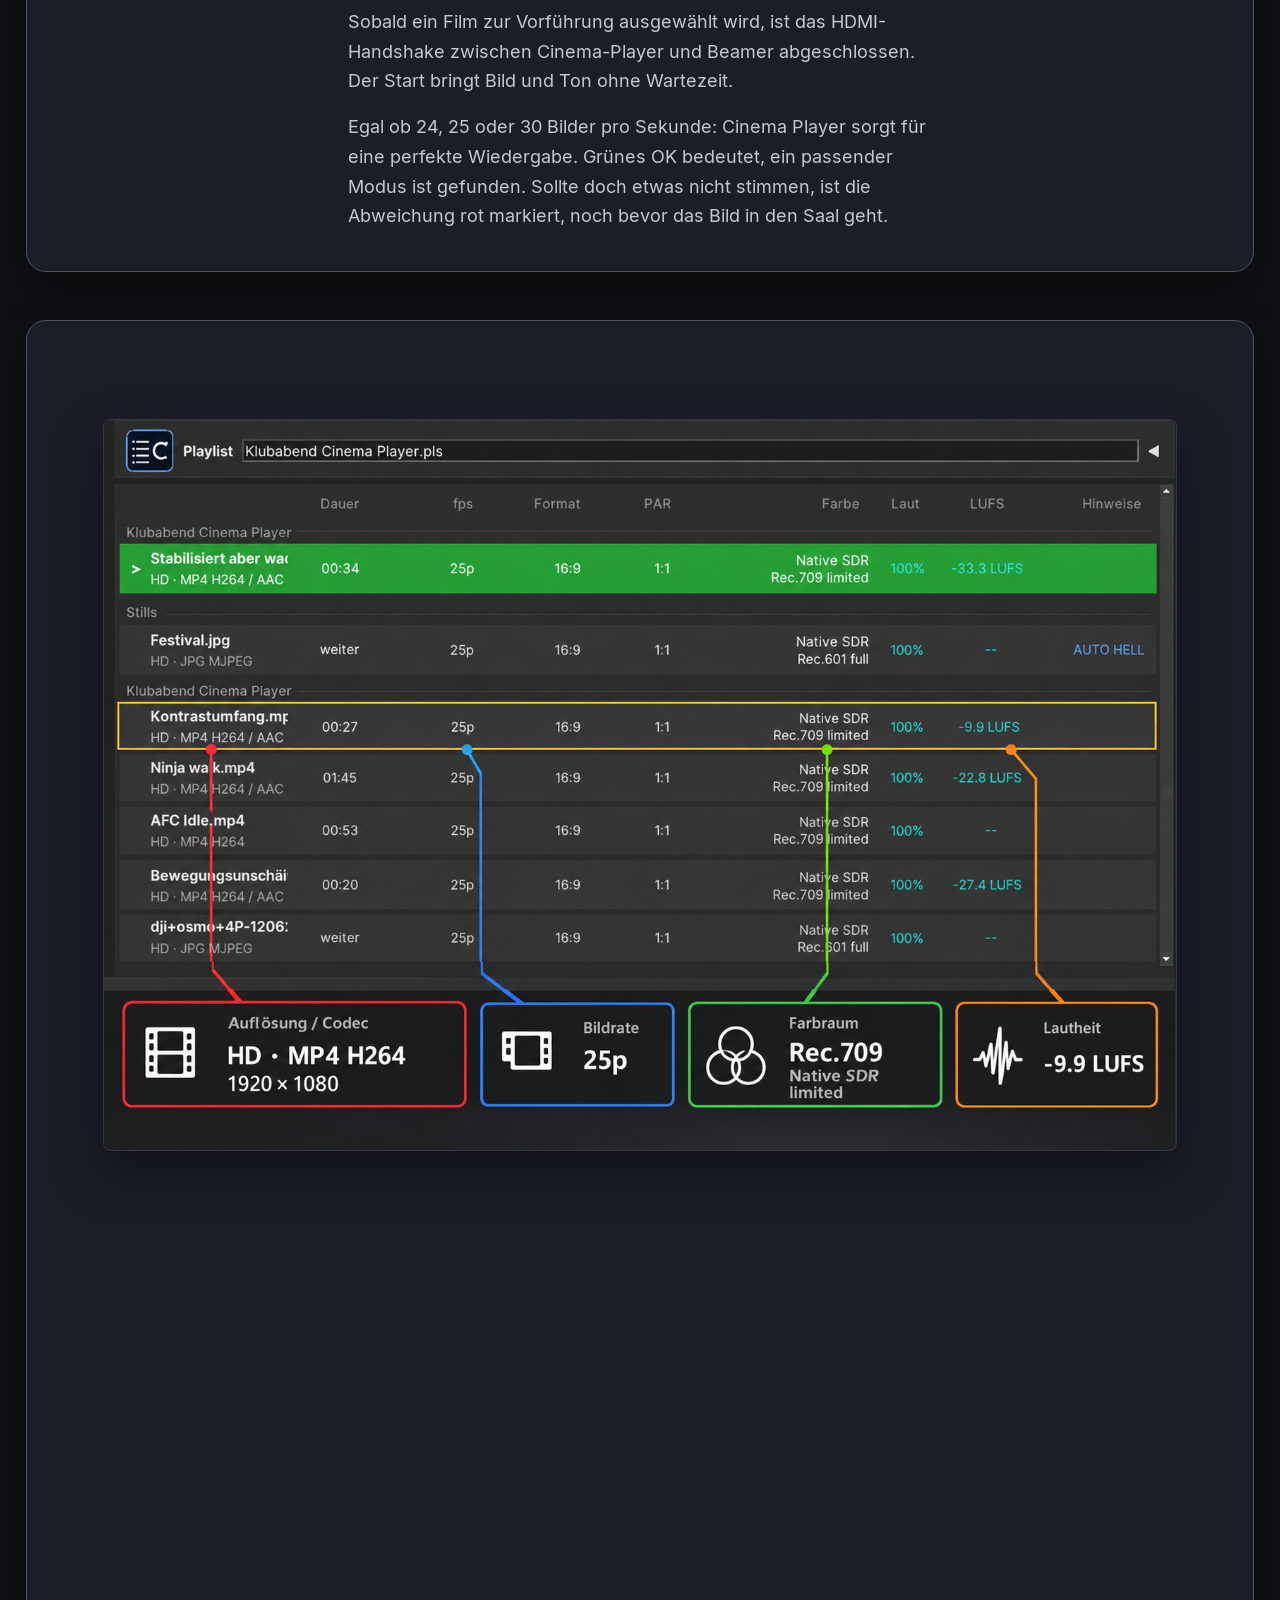
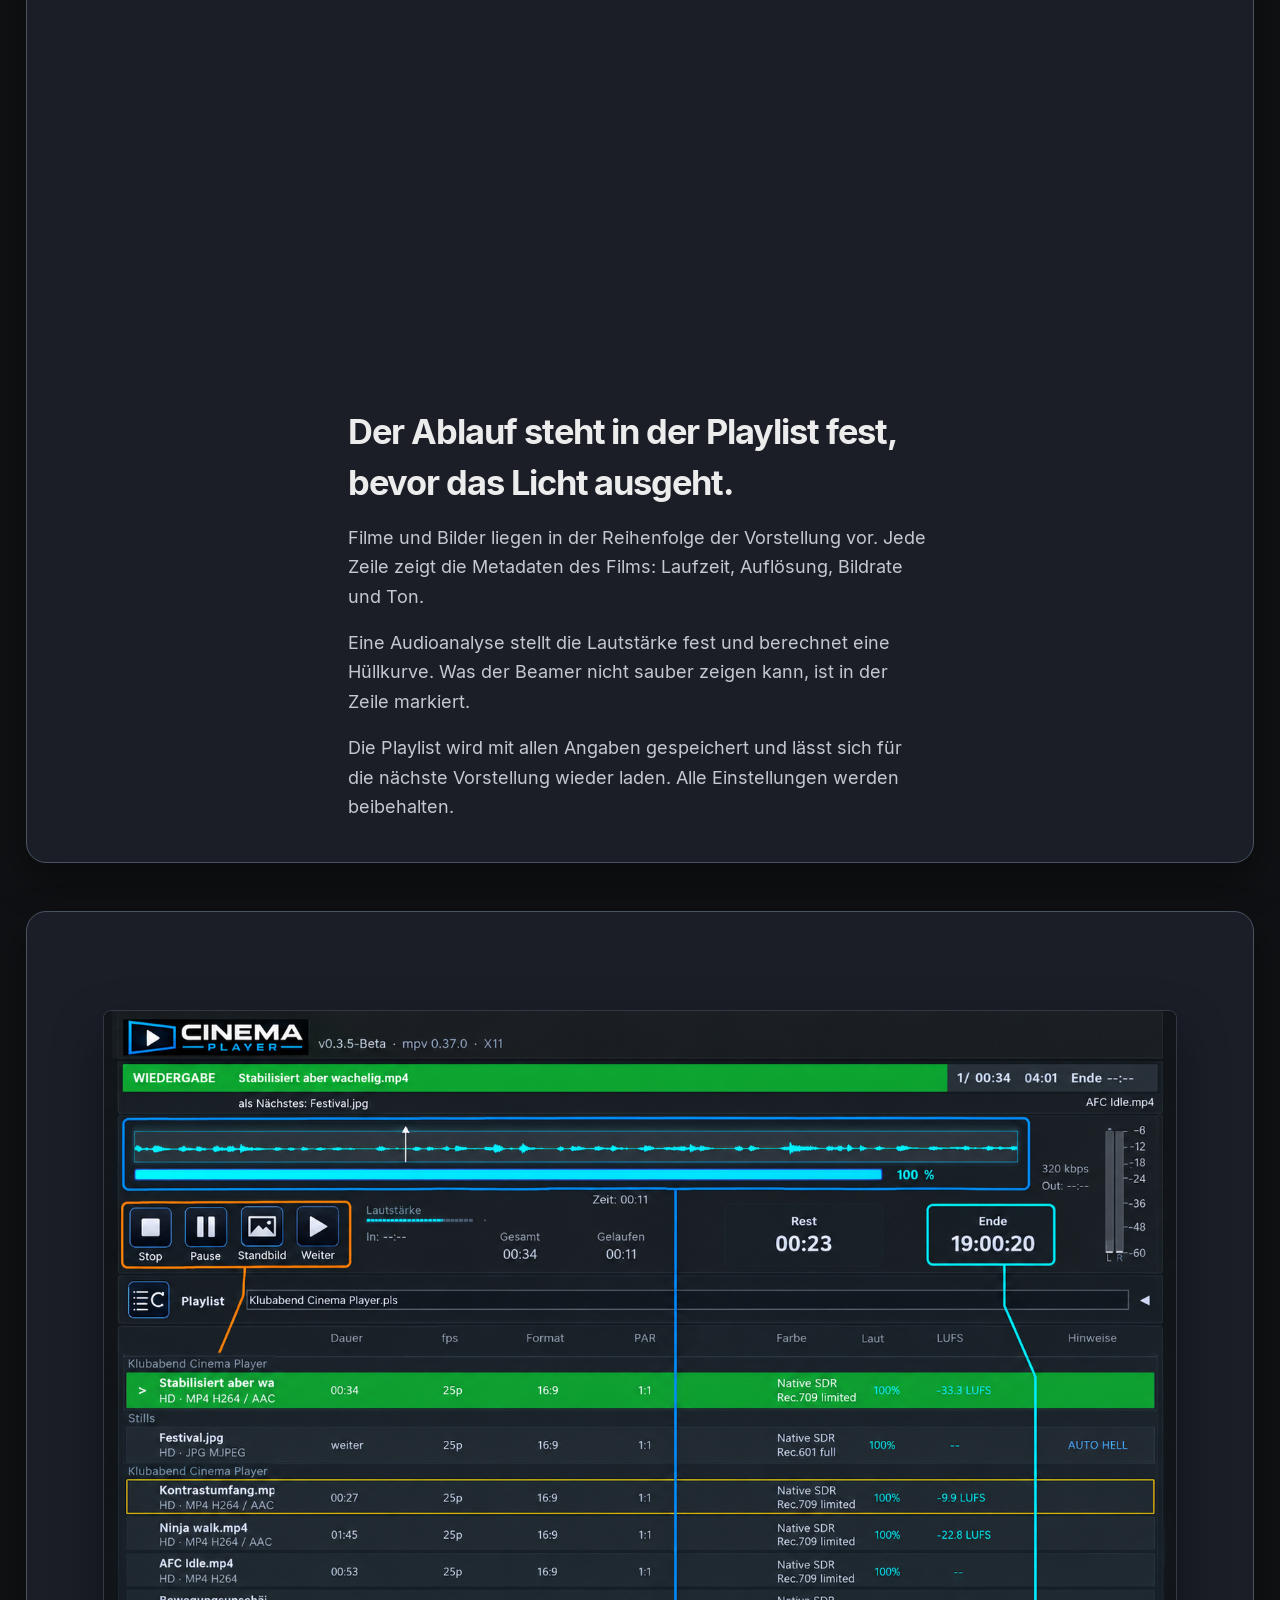
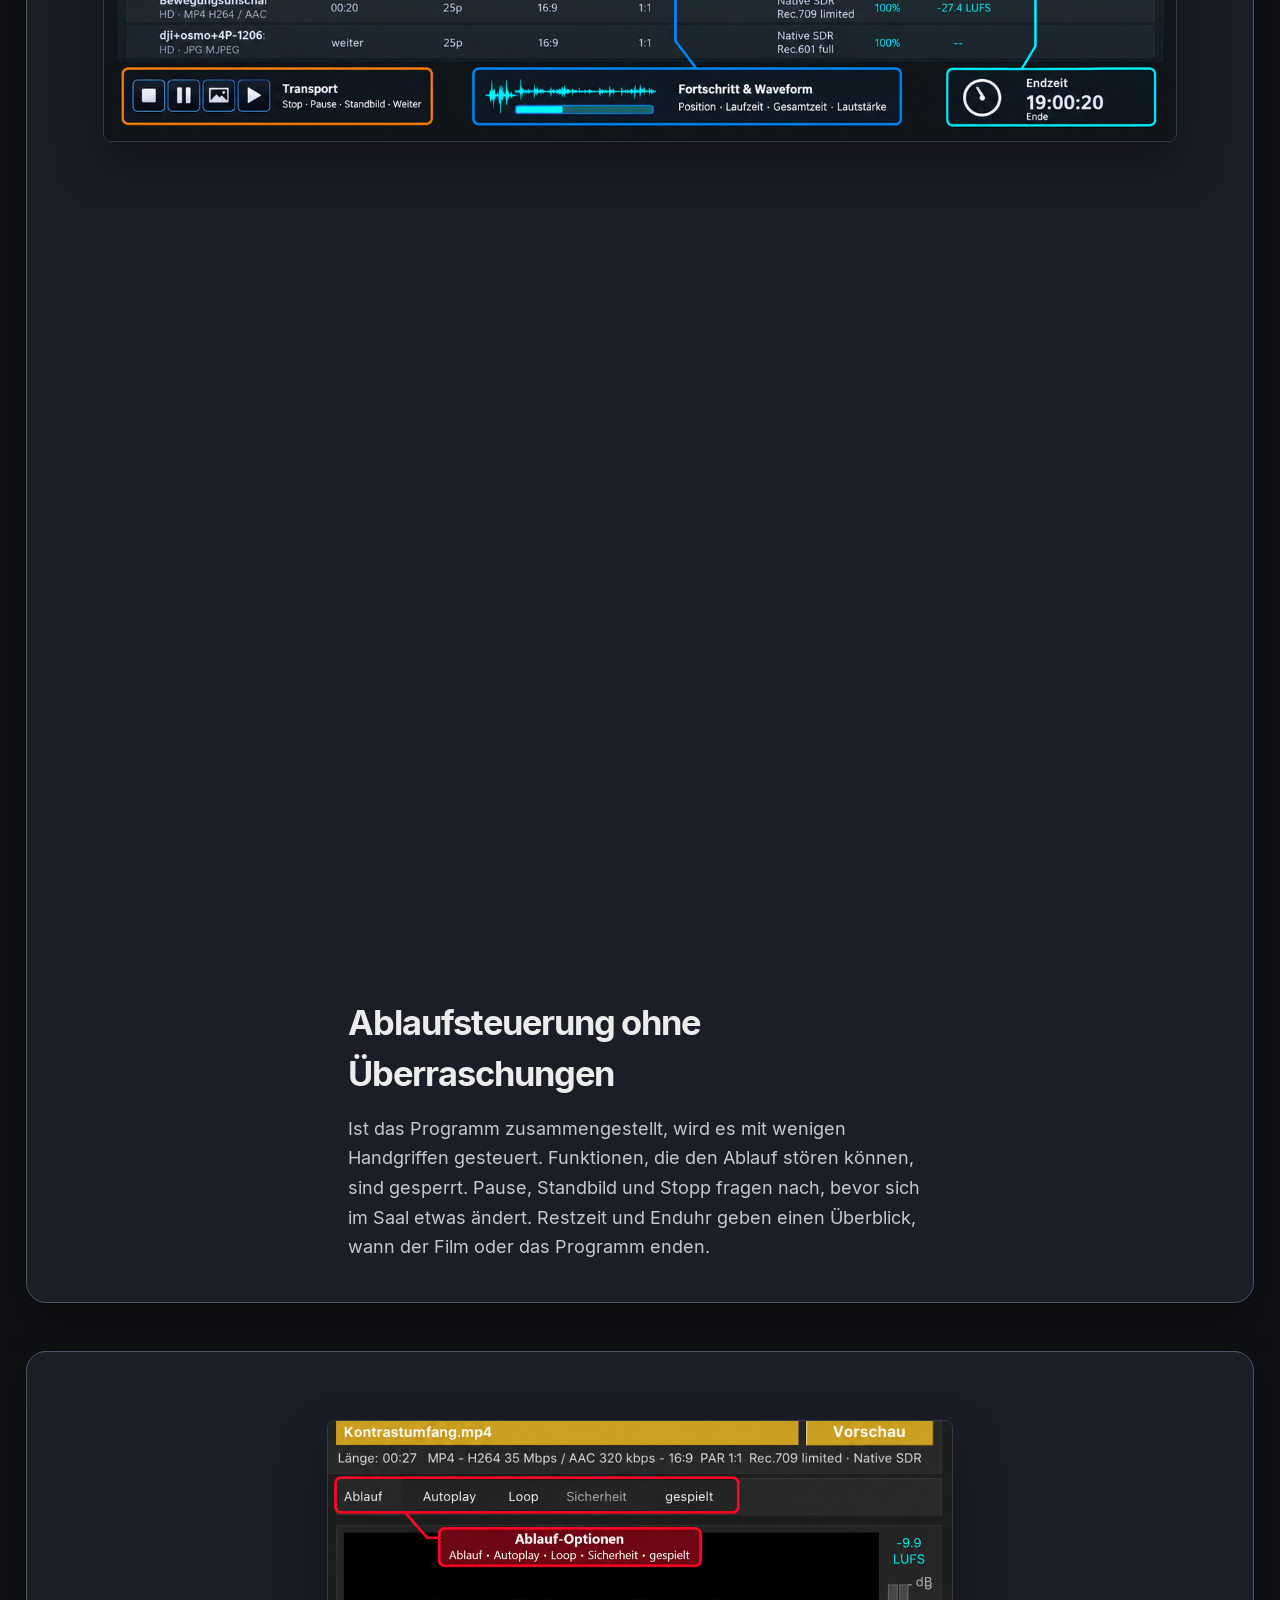
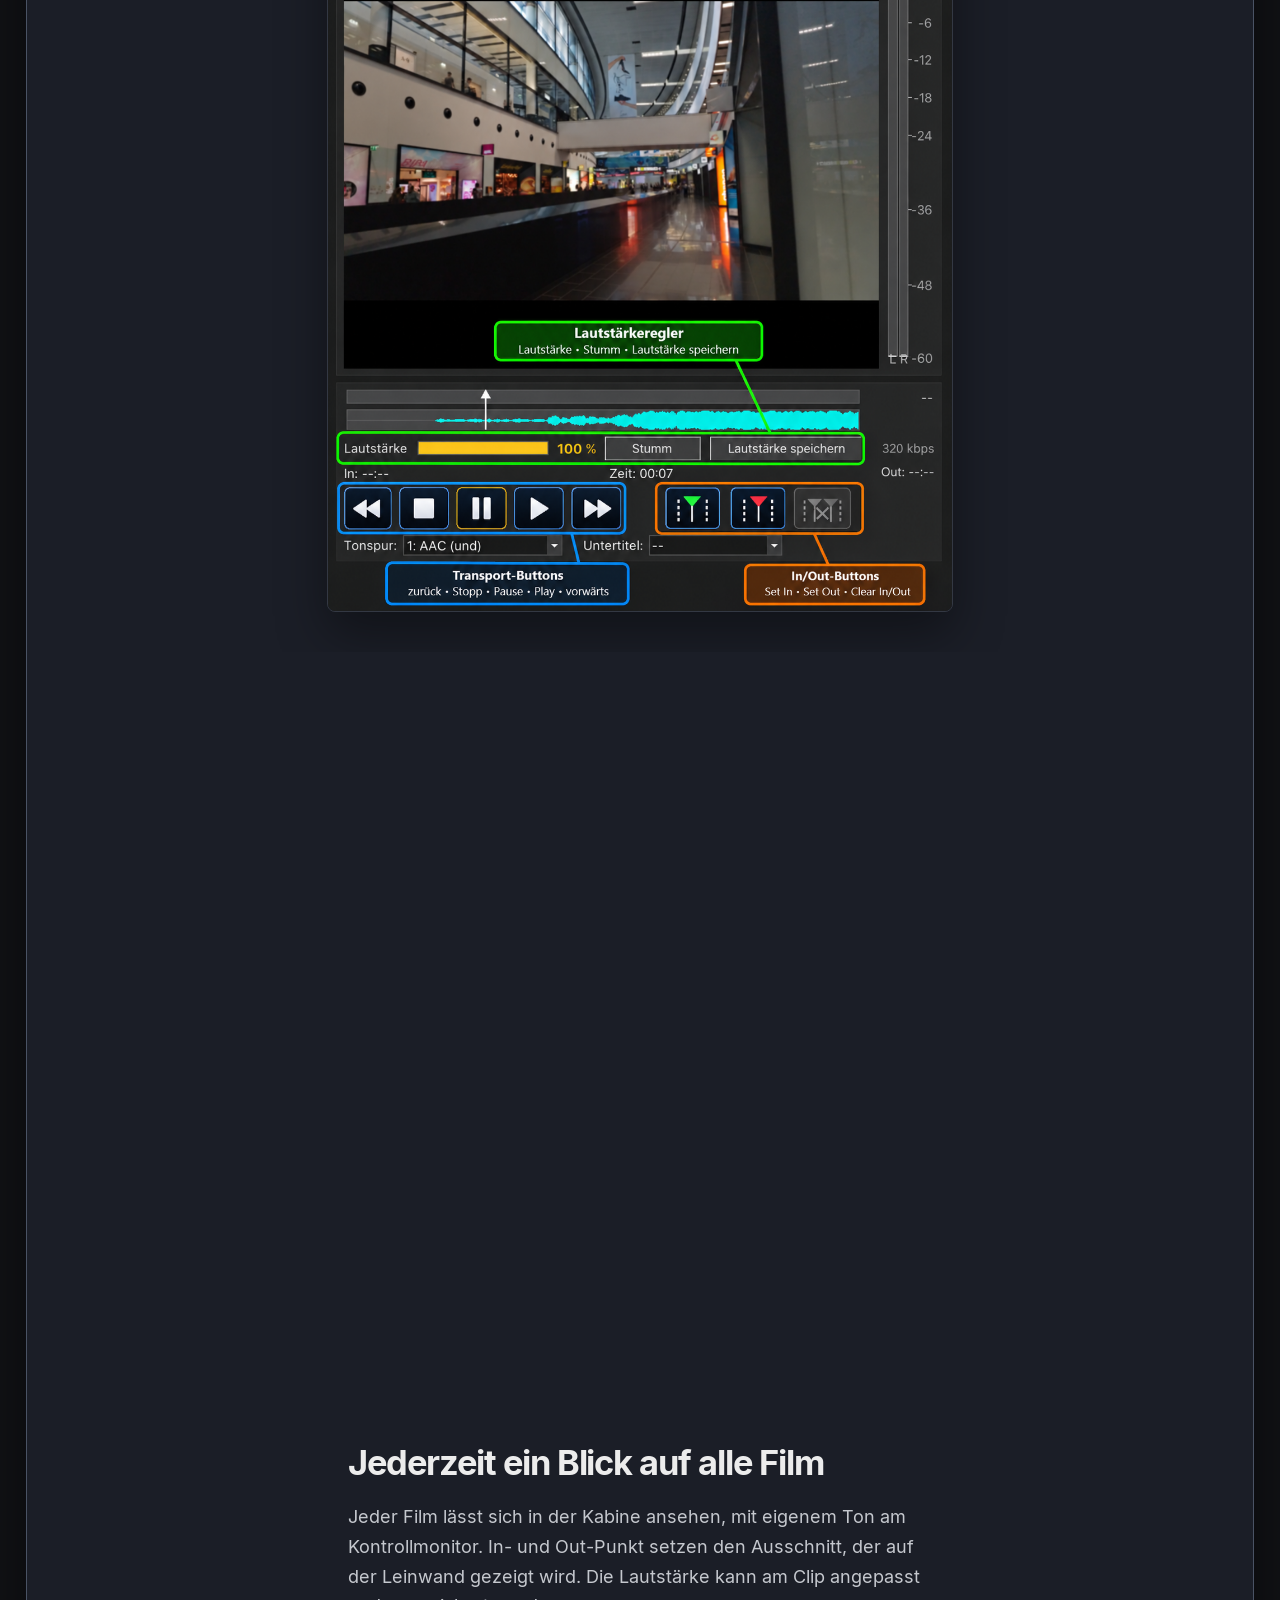
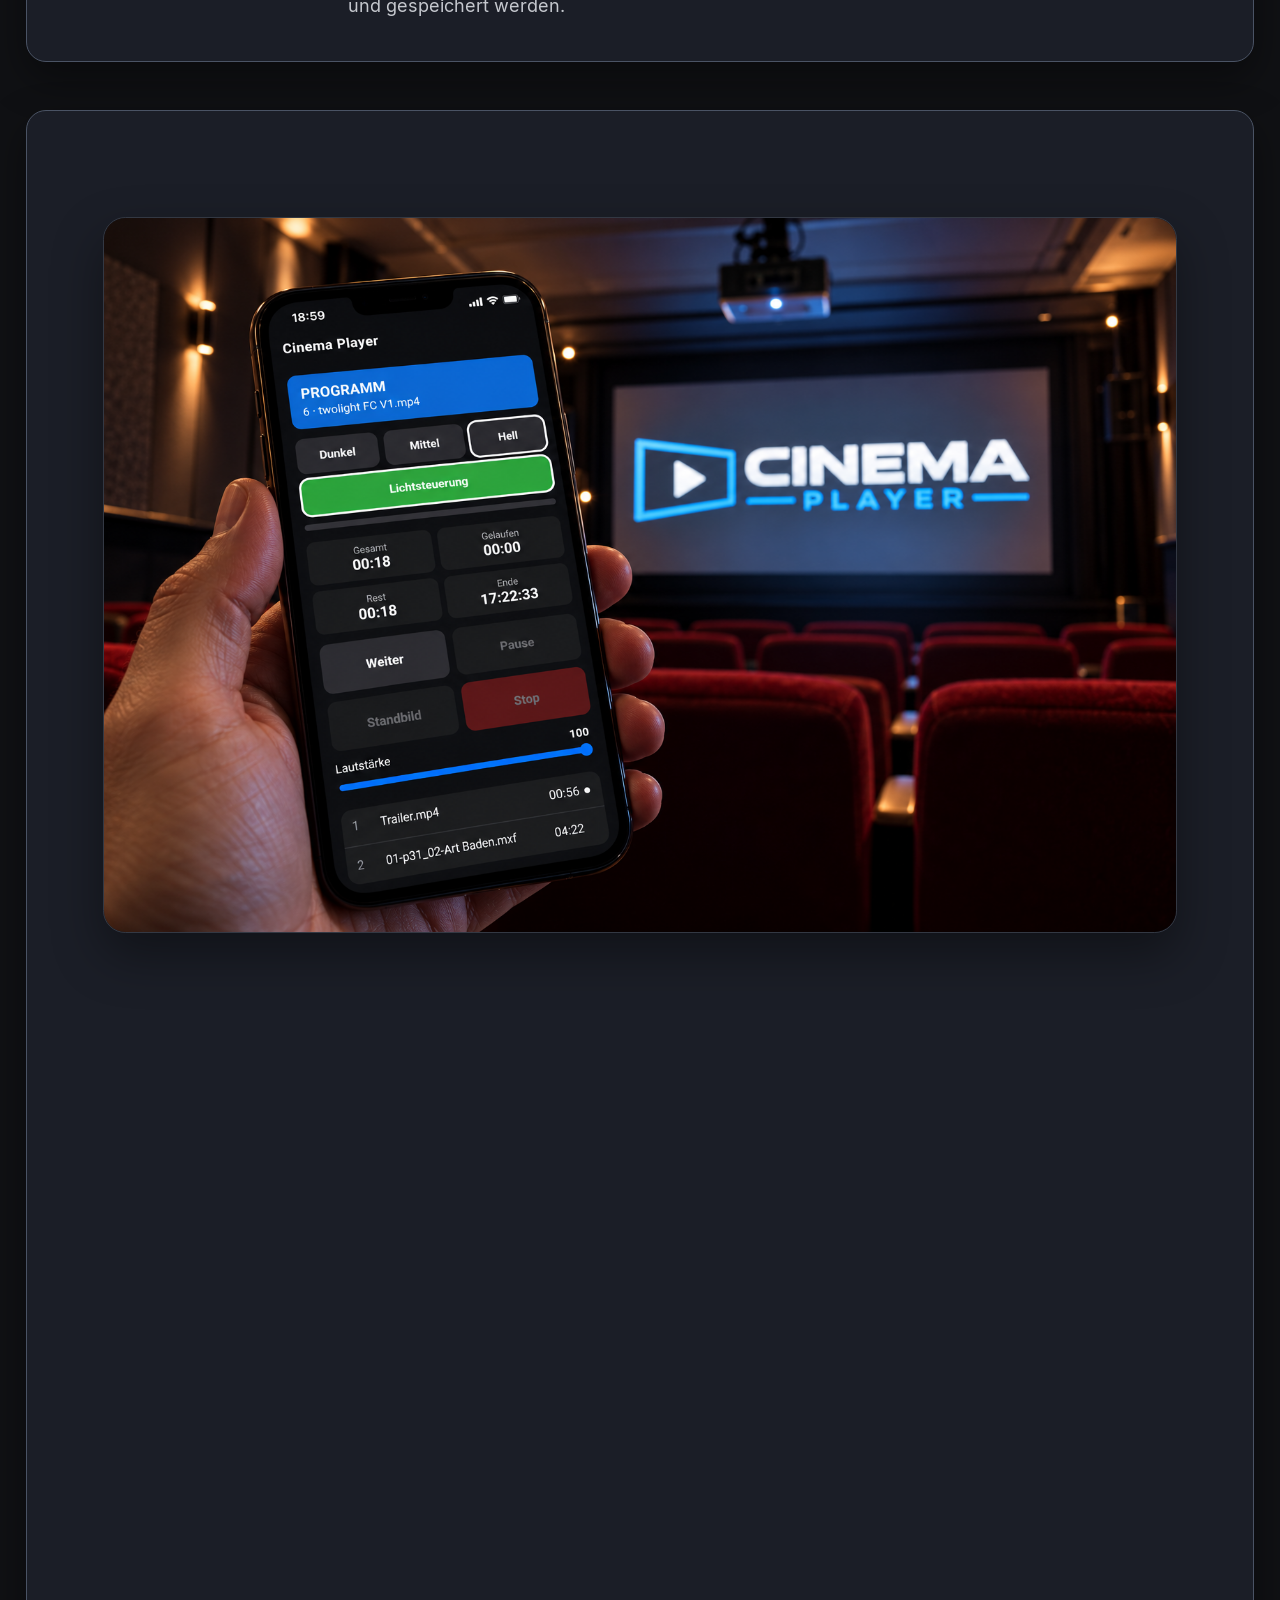
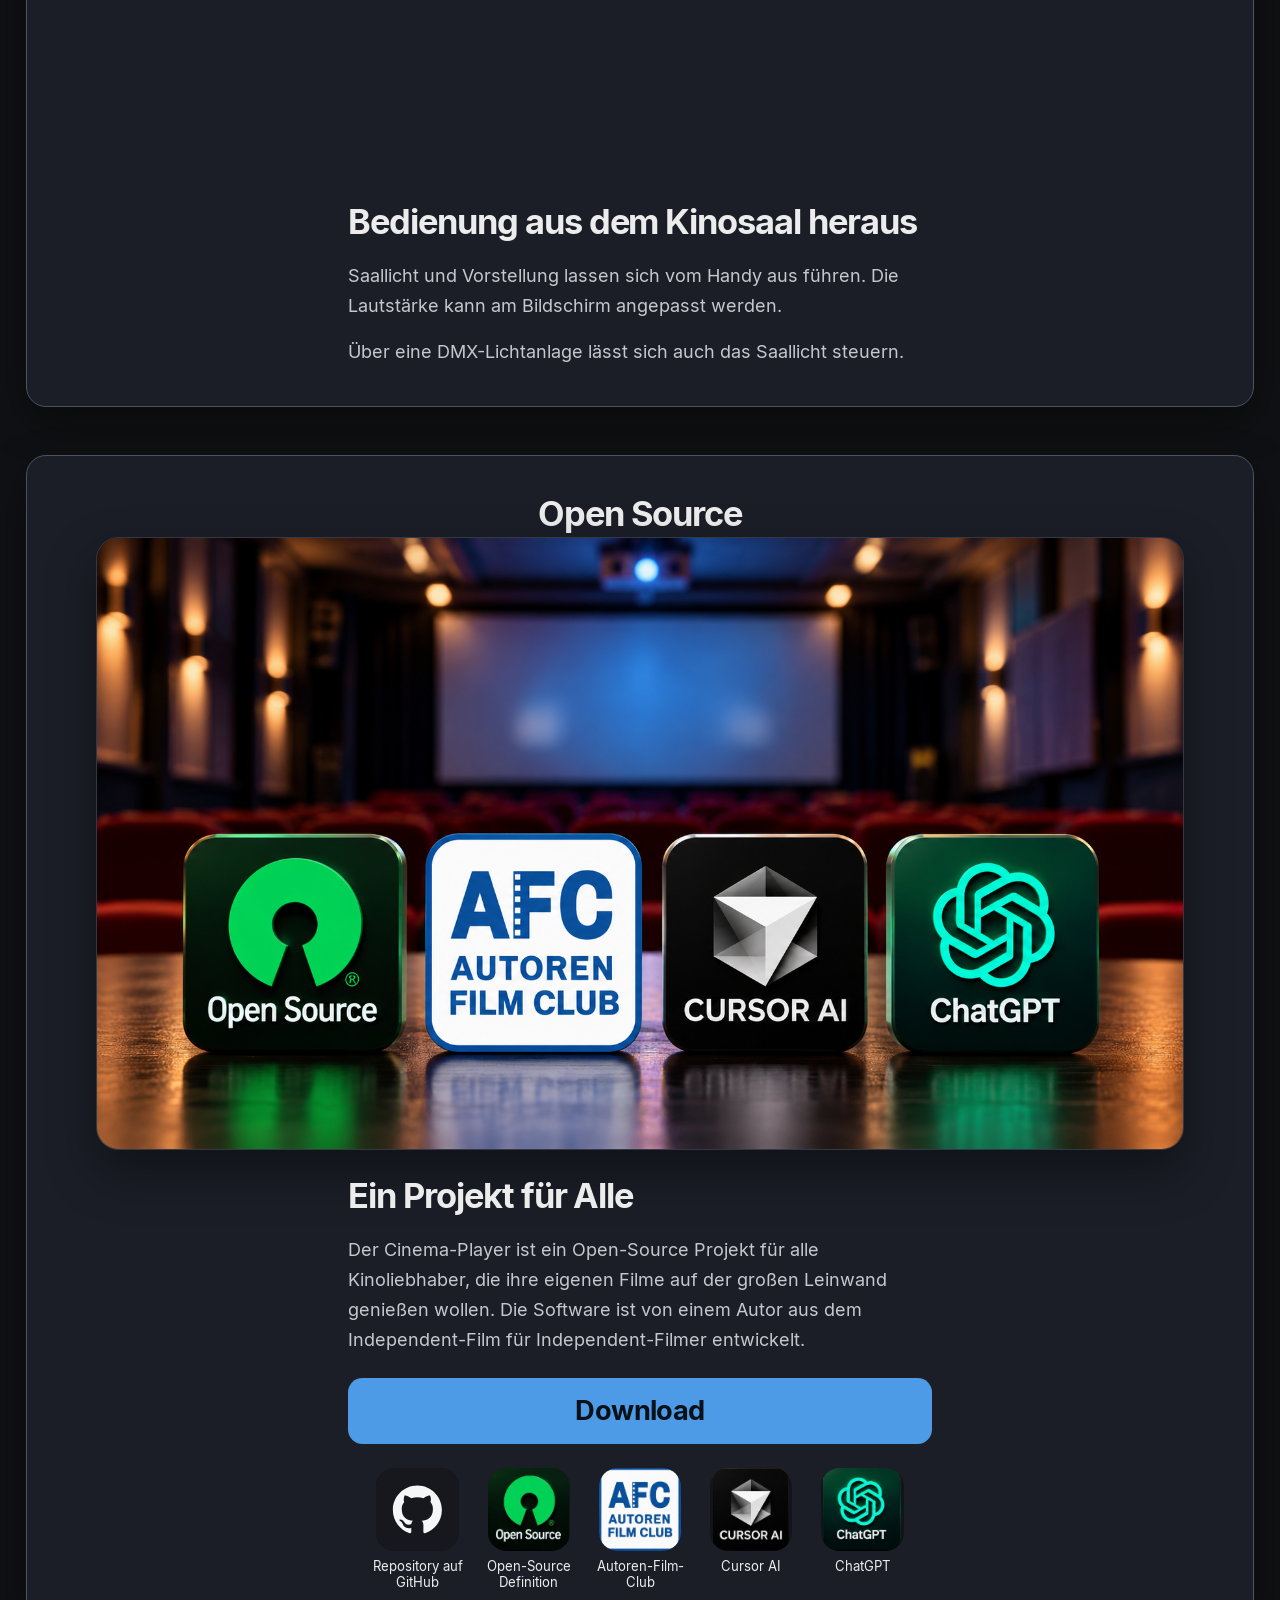
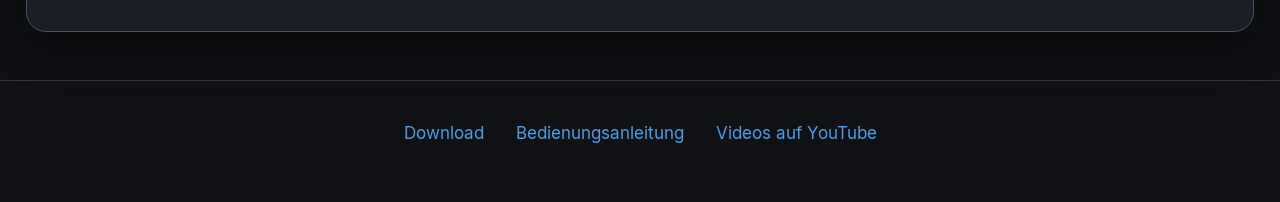
==== commit fa37700f: "Enhance project description in index.html to highlight the software's development background and its" ====
--- a/index.html
+++ b/index.html
@@ -155,7 +155,7 @@
       </div>
       <div class="detail">
         <h2>Ein Projekt für Alle</h2>
-        <p>Der Cinema-Player ist ein Open-Source Projekt für alle Kinoliebhaber, die ihre eigenen Filme auf der großen Leinwand genießen wollen.</p>
+        <p>Der Cinema-Player ist ein Open-Source Projekt für alle Kinoliebhaber, die ihre eigenen Filme auf der großen Leinwand genießen wollen. Die Software ist von einem Autor aus dem Independent-Film für Independent-Filmer entwickelt.</p>
         <a class="download" href="https://github.com/cinema-player/Cinema-Player/releases" target="_blank">Download</a>
         <ul class="icon-links">
           <li>
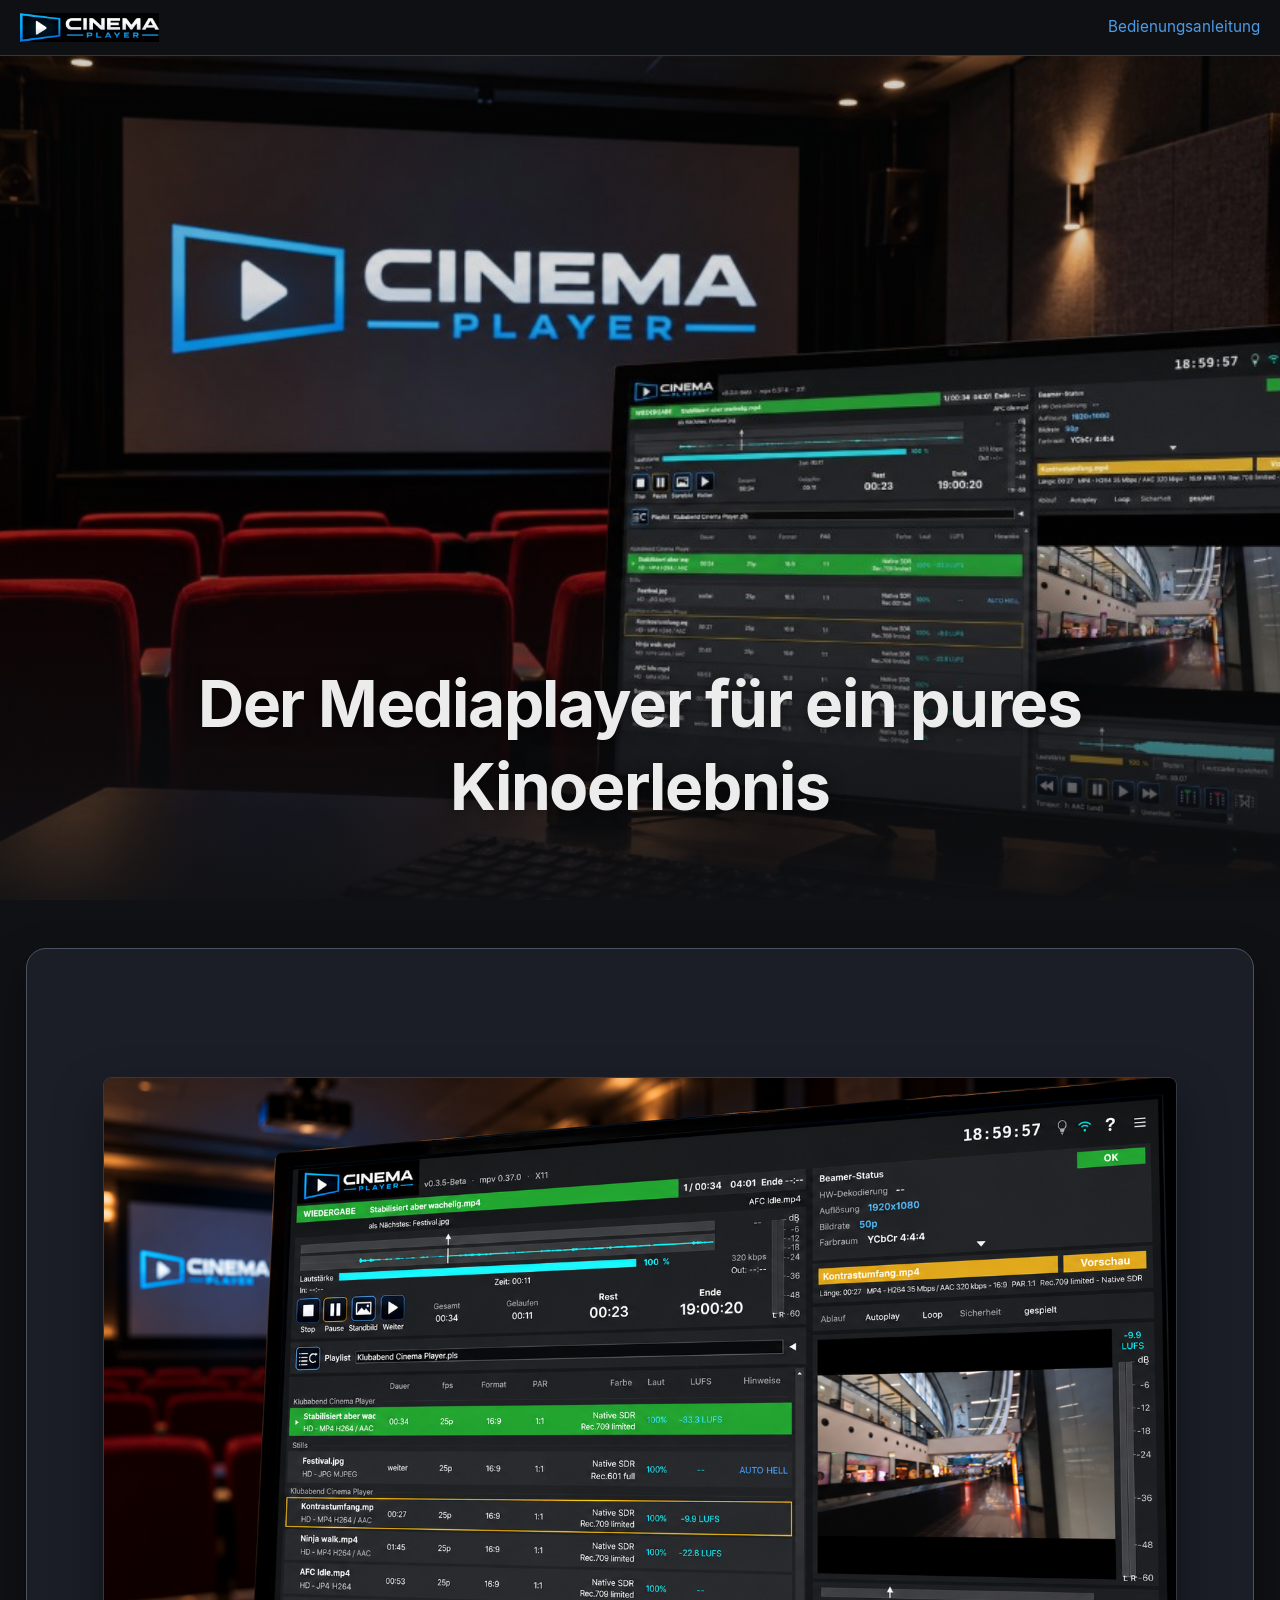
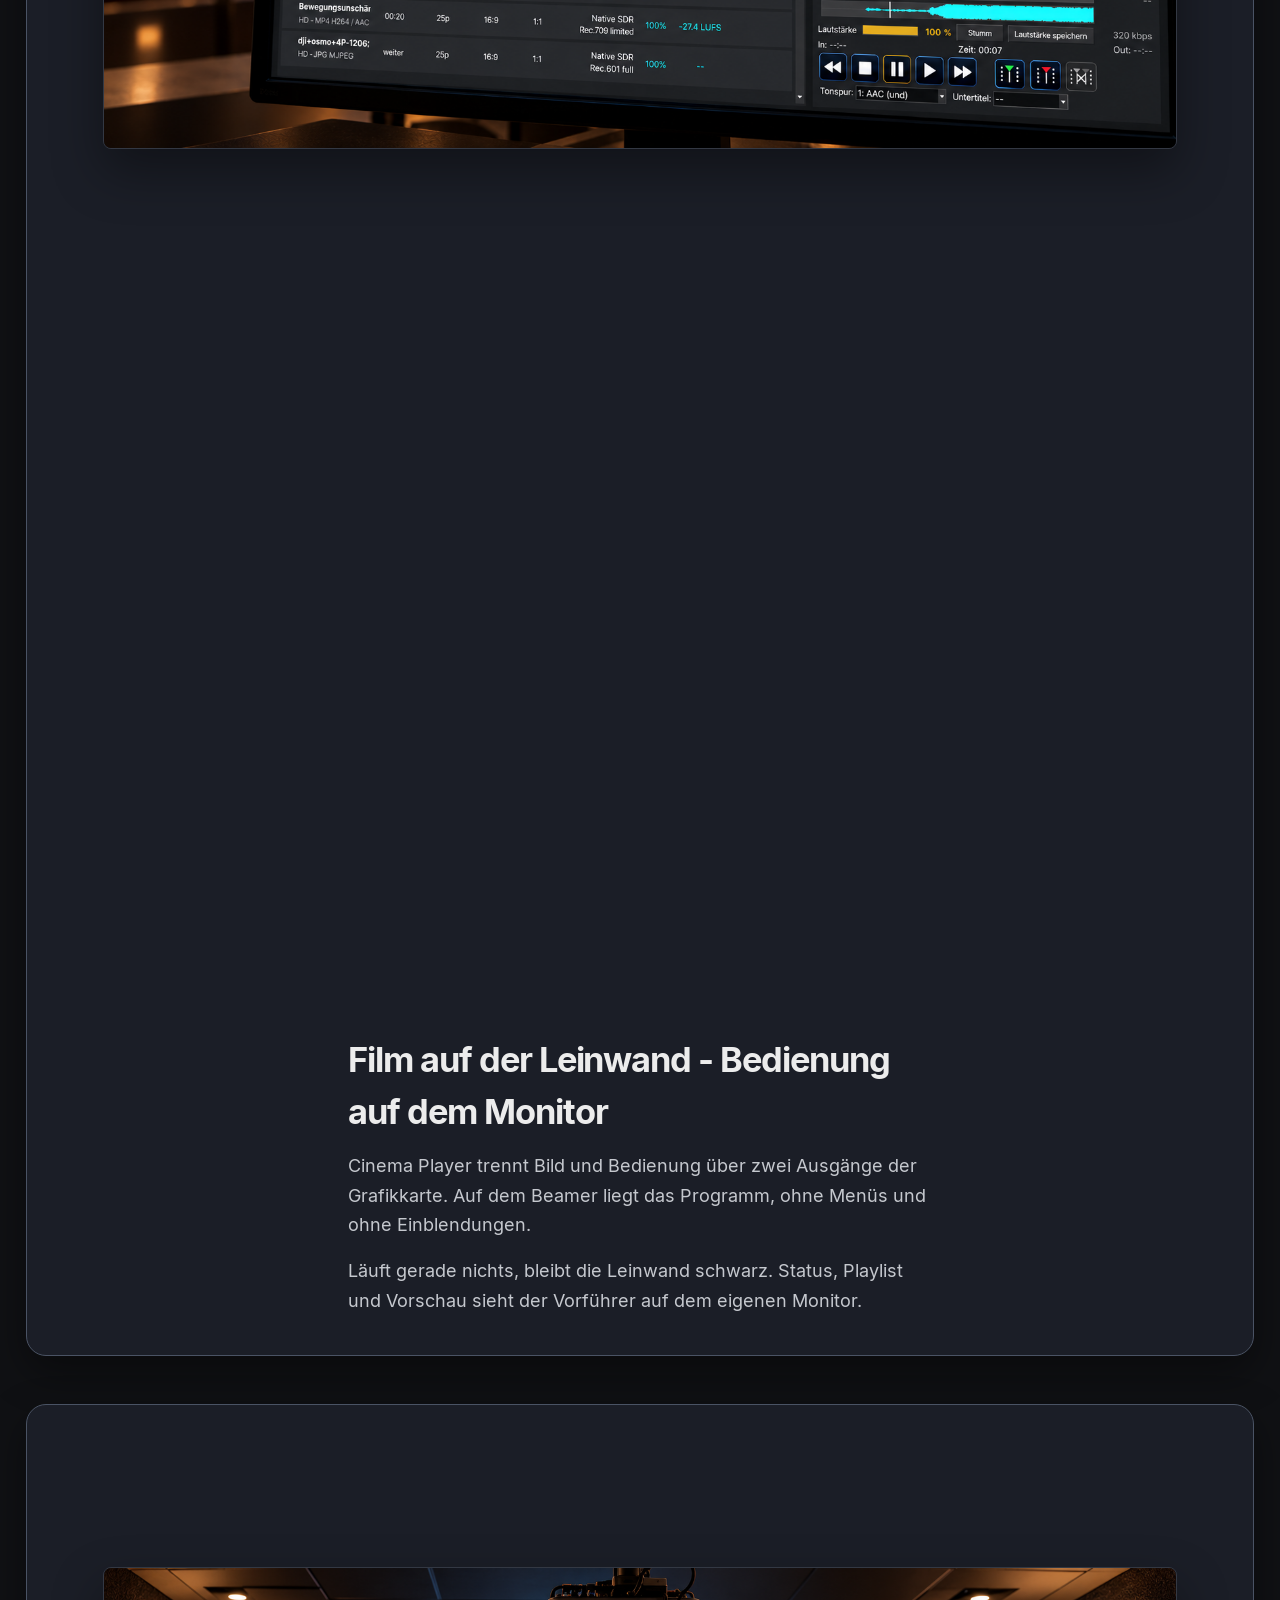
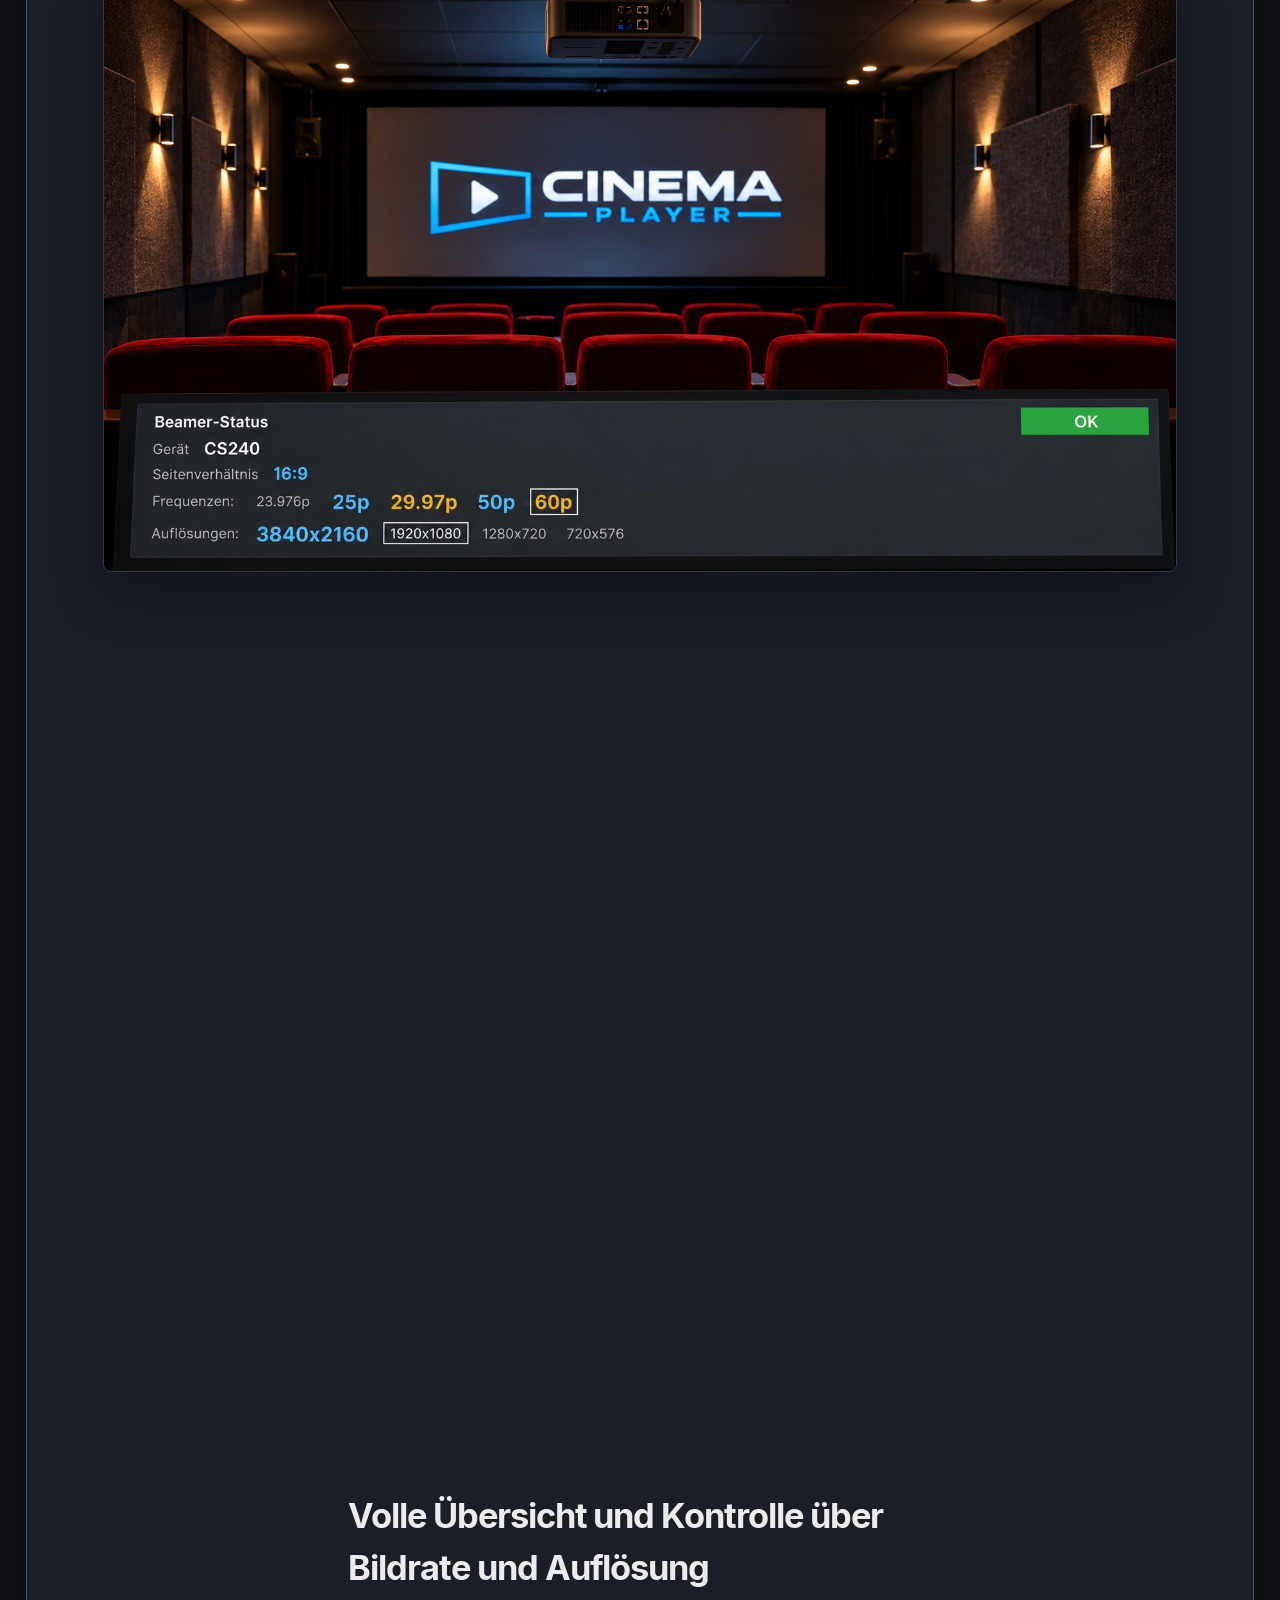
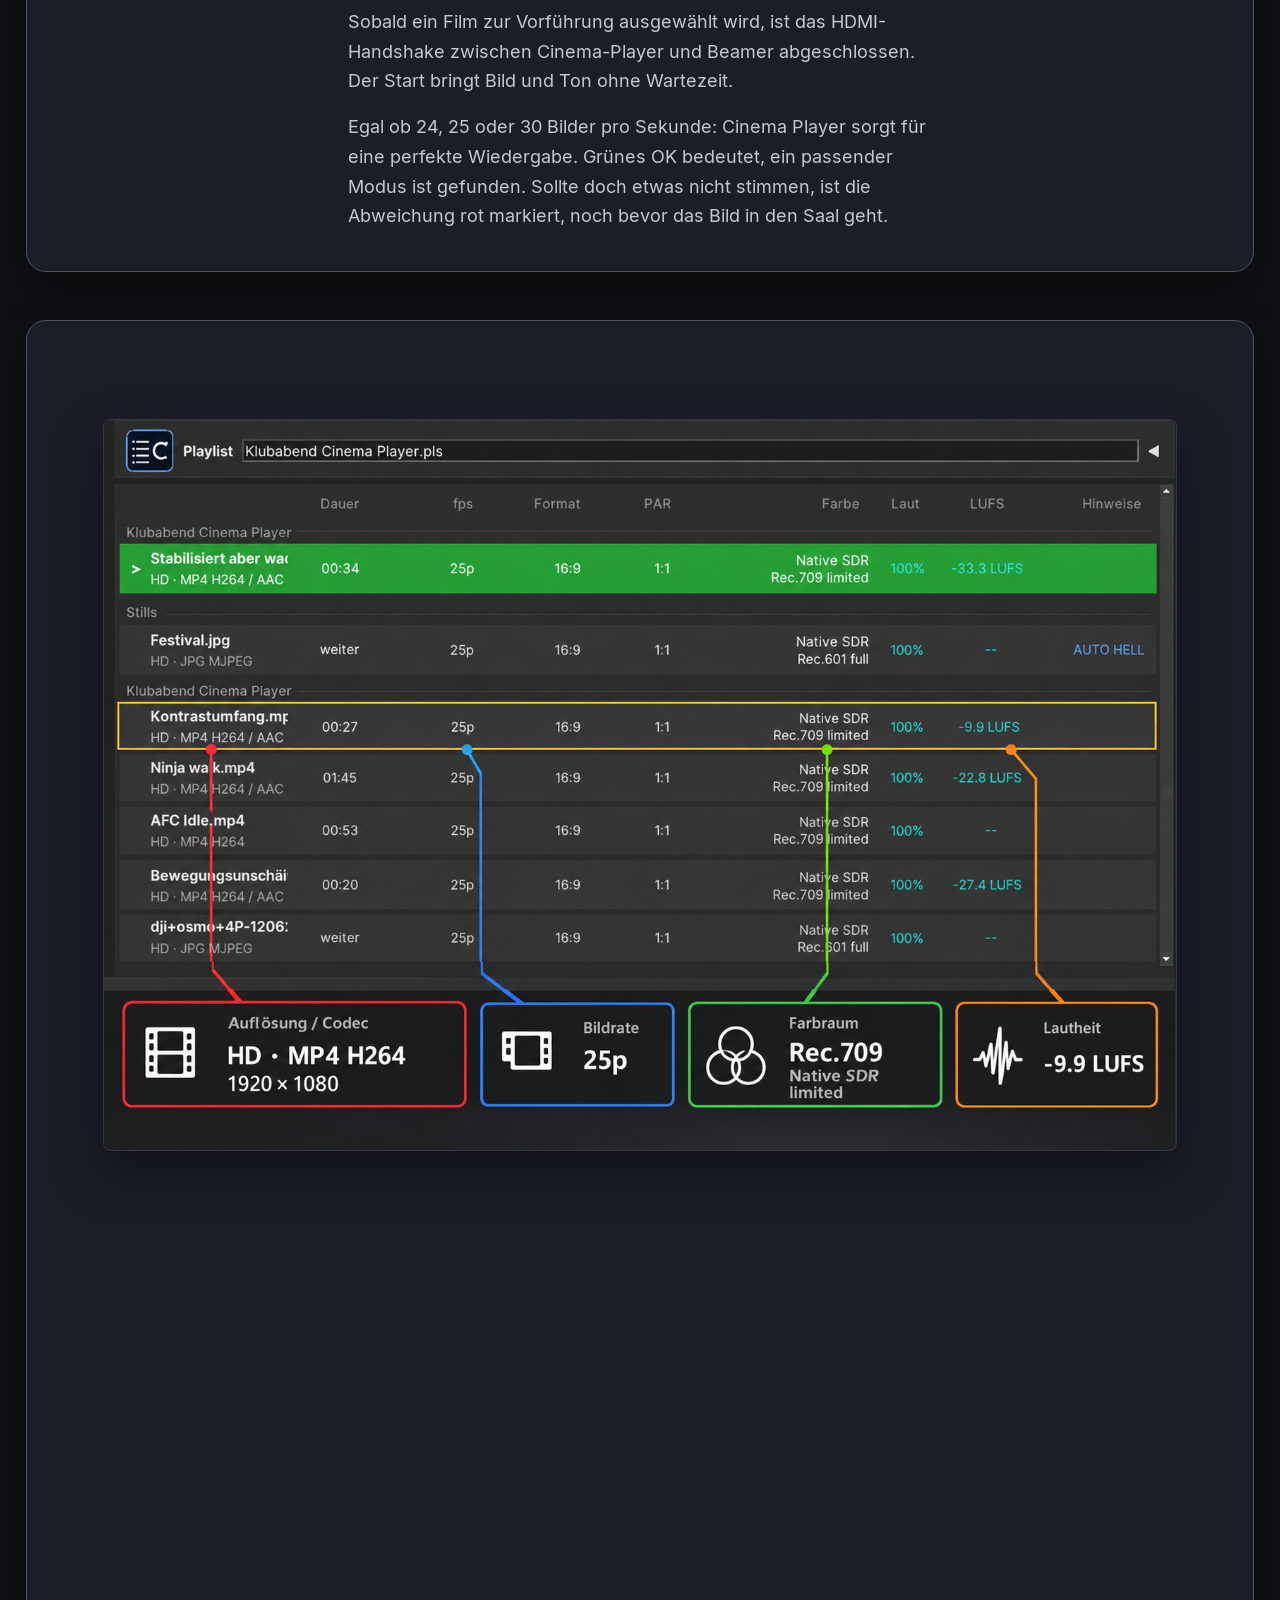
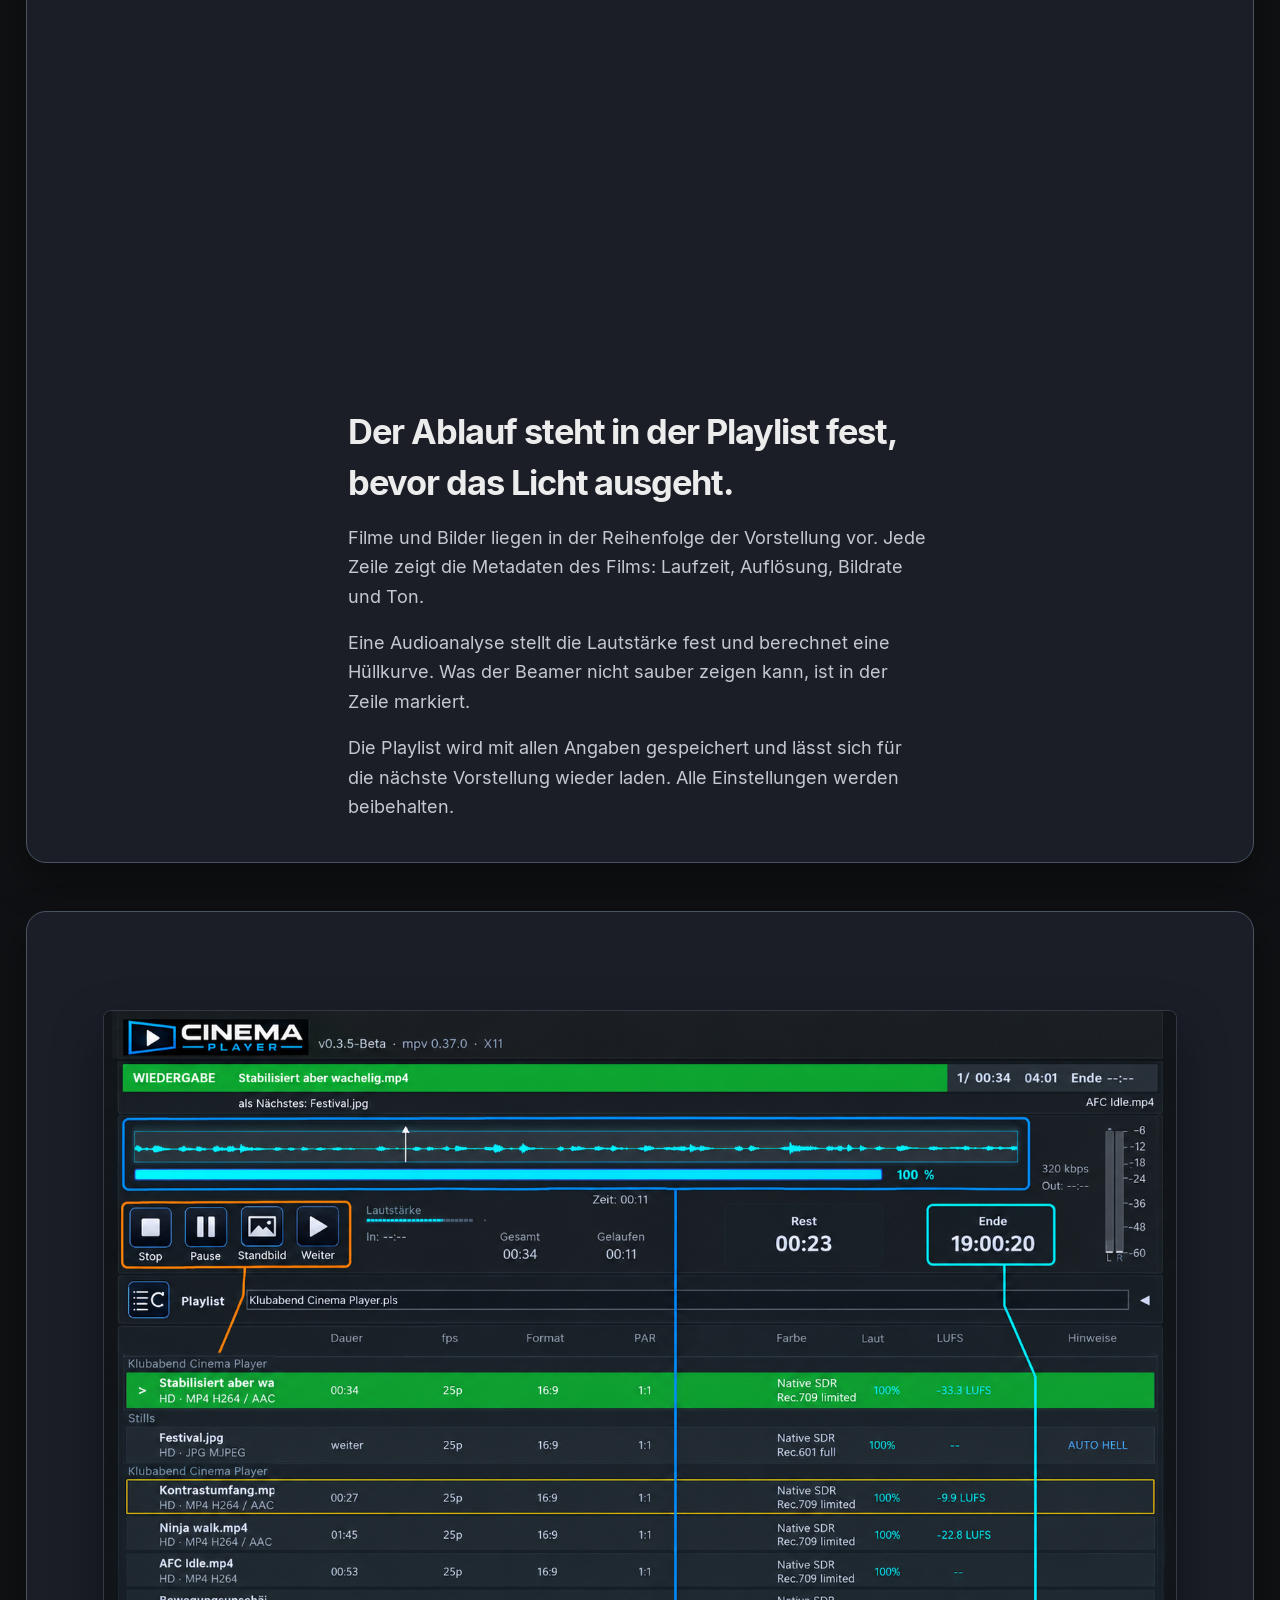
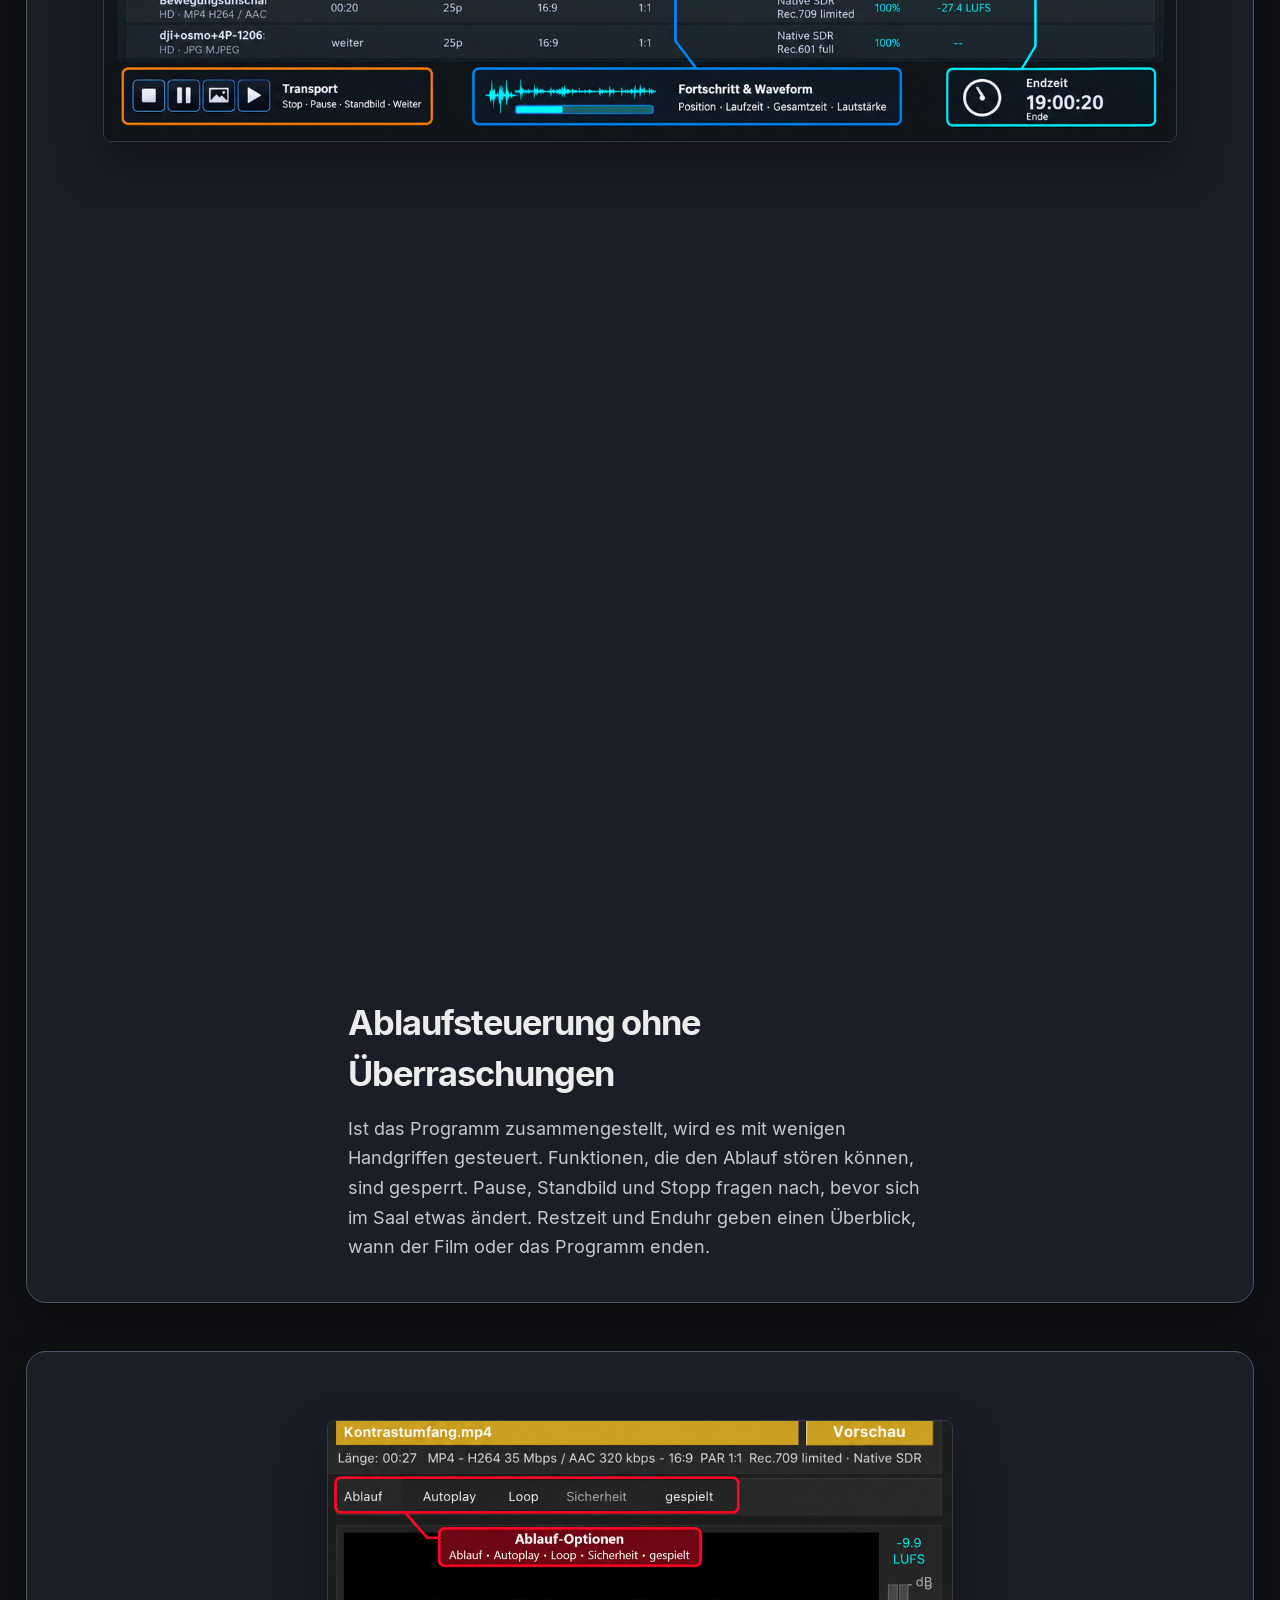
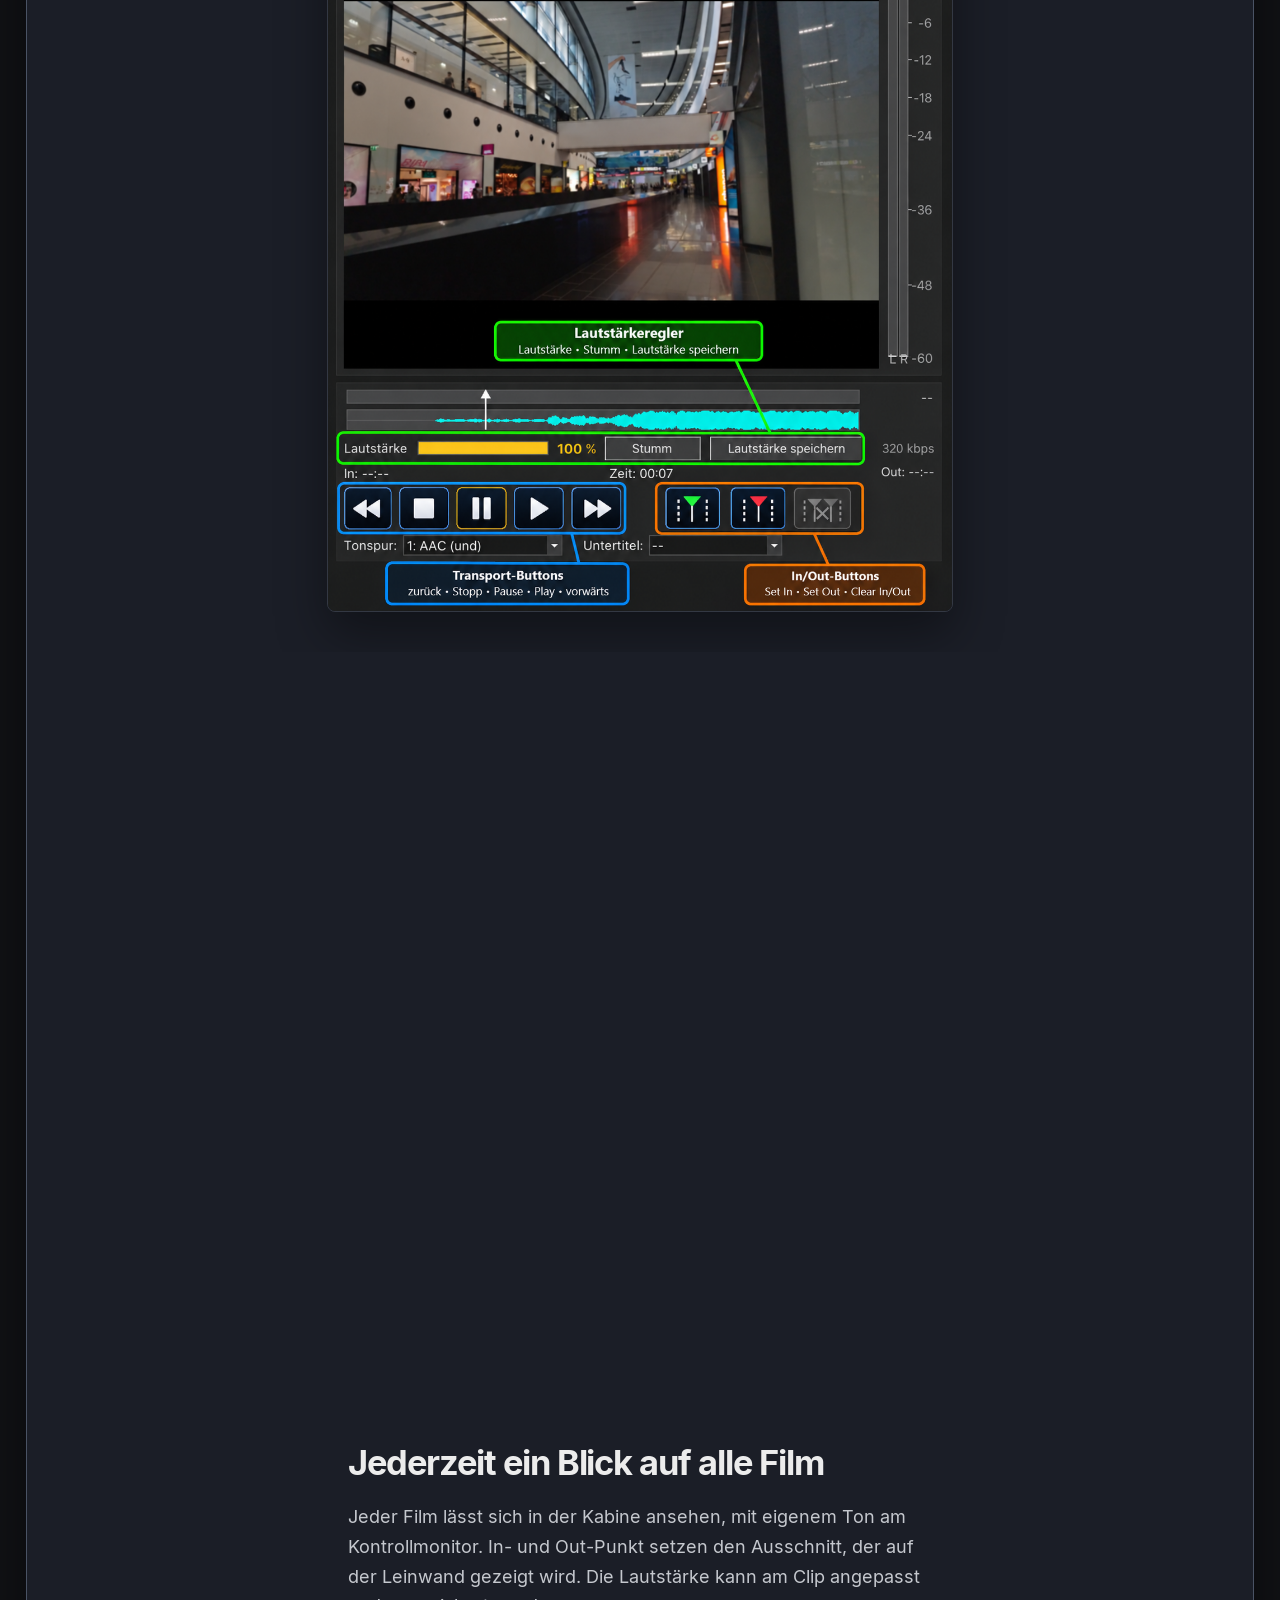
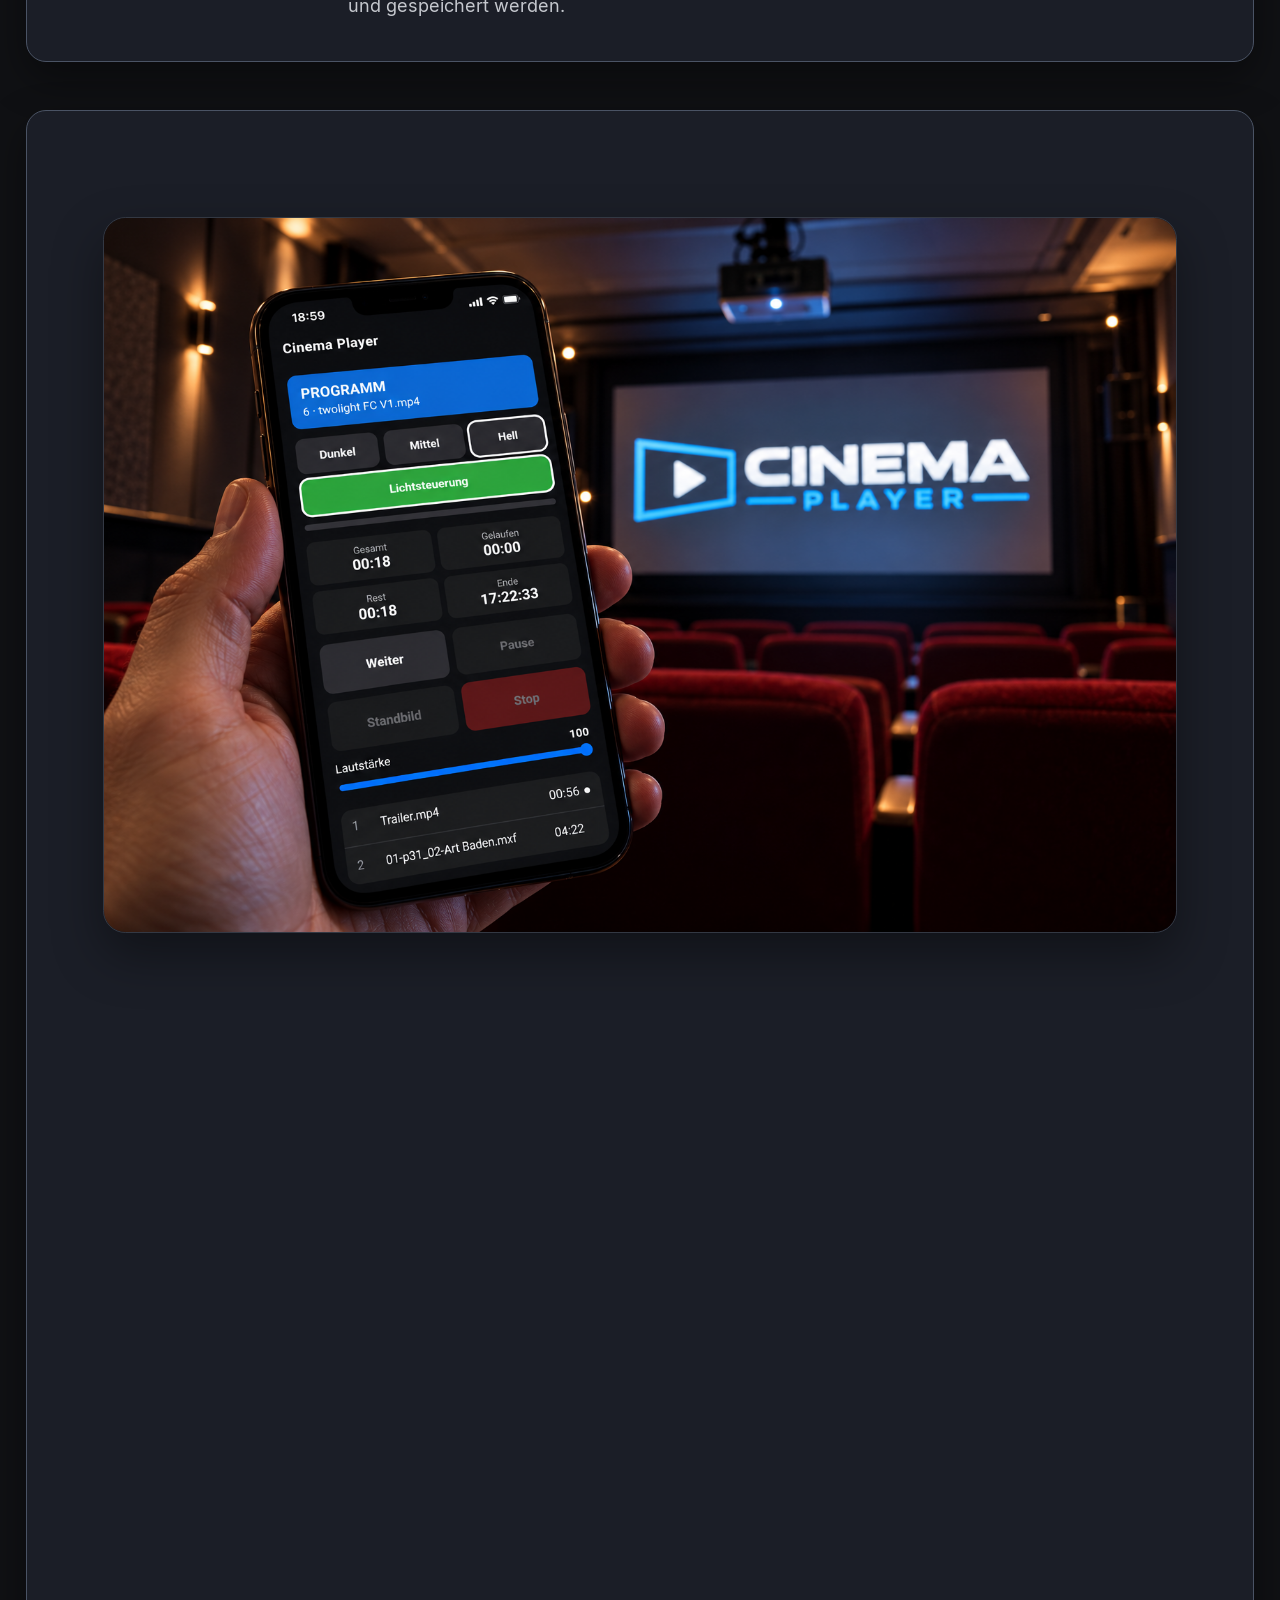
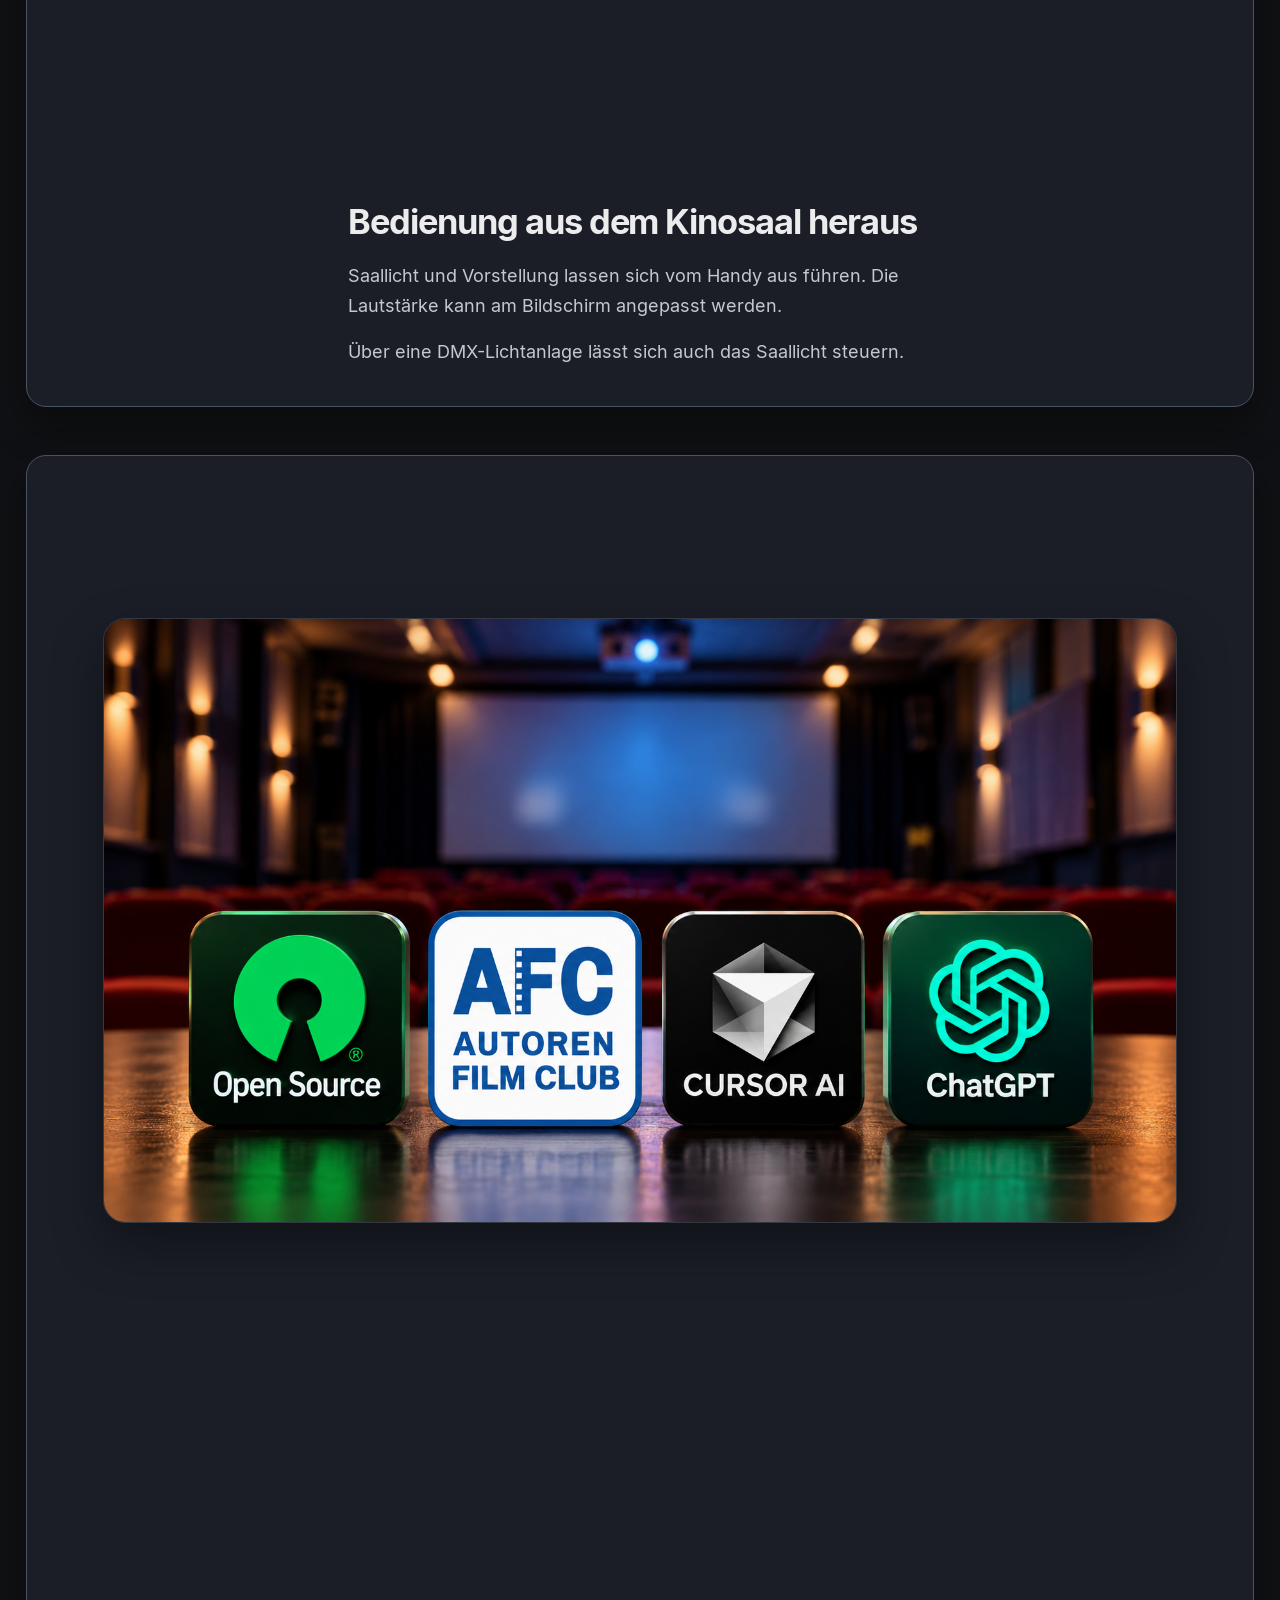
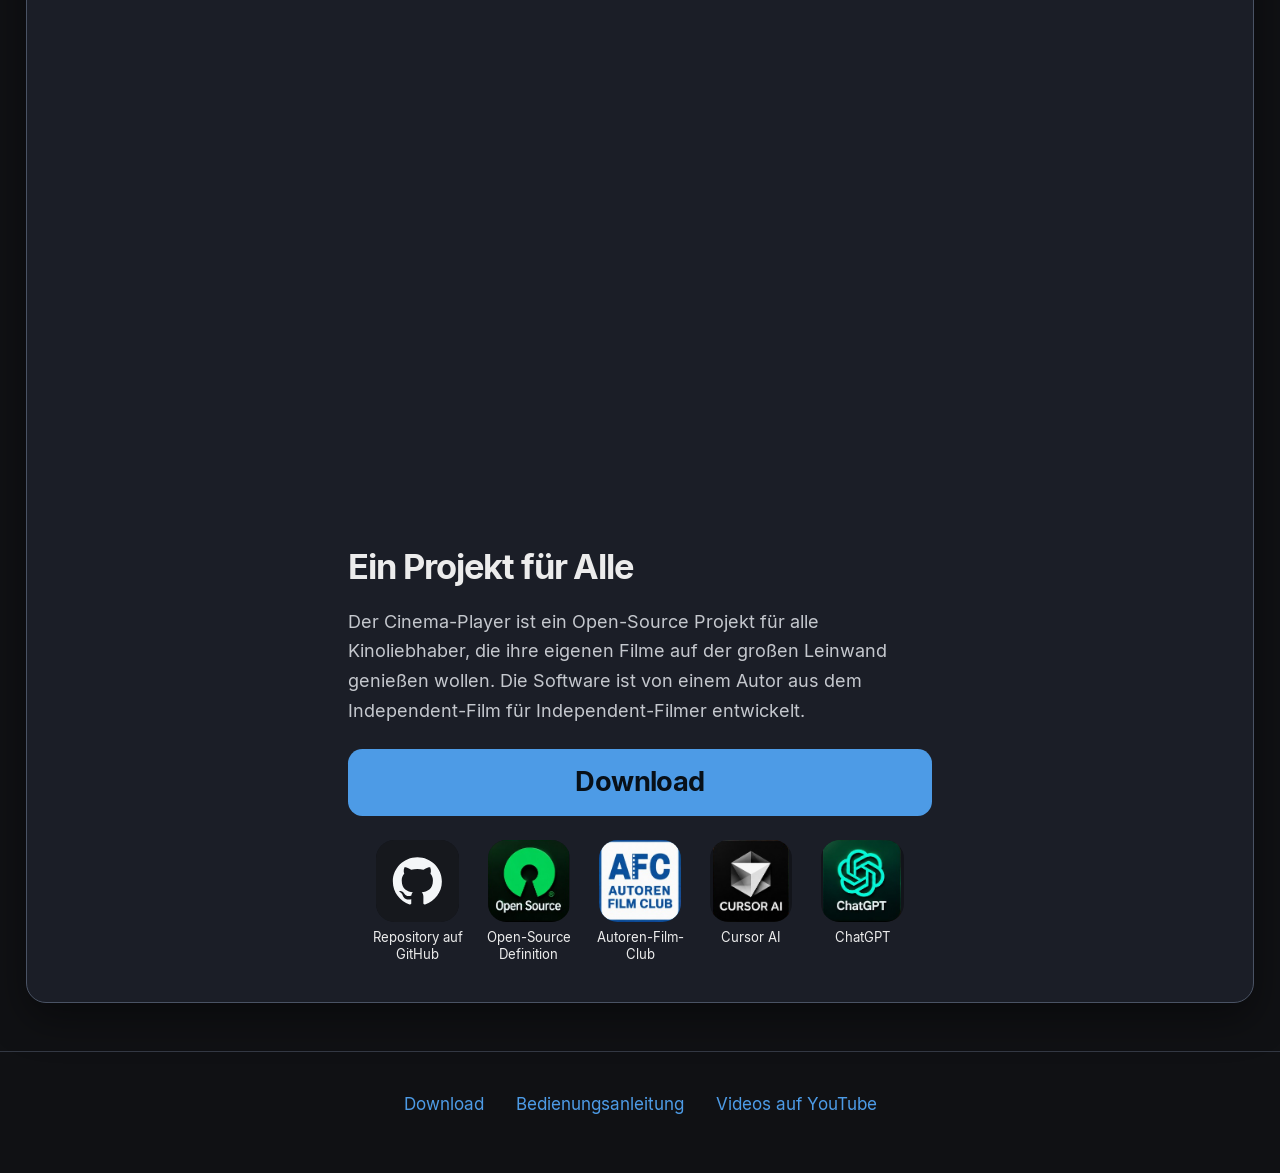
==== commit e521e23d: "Aktualisieren von index.html" ====
--- a/index.html
+++ b/index.html
@@ -141,7 +141,7 @@
       </div>
     </article>
 
-    <article class="chapter text-only" id="opensource">
+    <article class="chapter" id="opensource">
       <div class="runway">
         <div class="stage">
           <div class="frame">
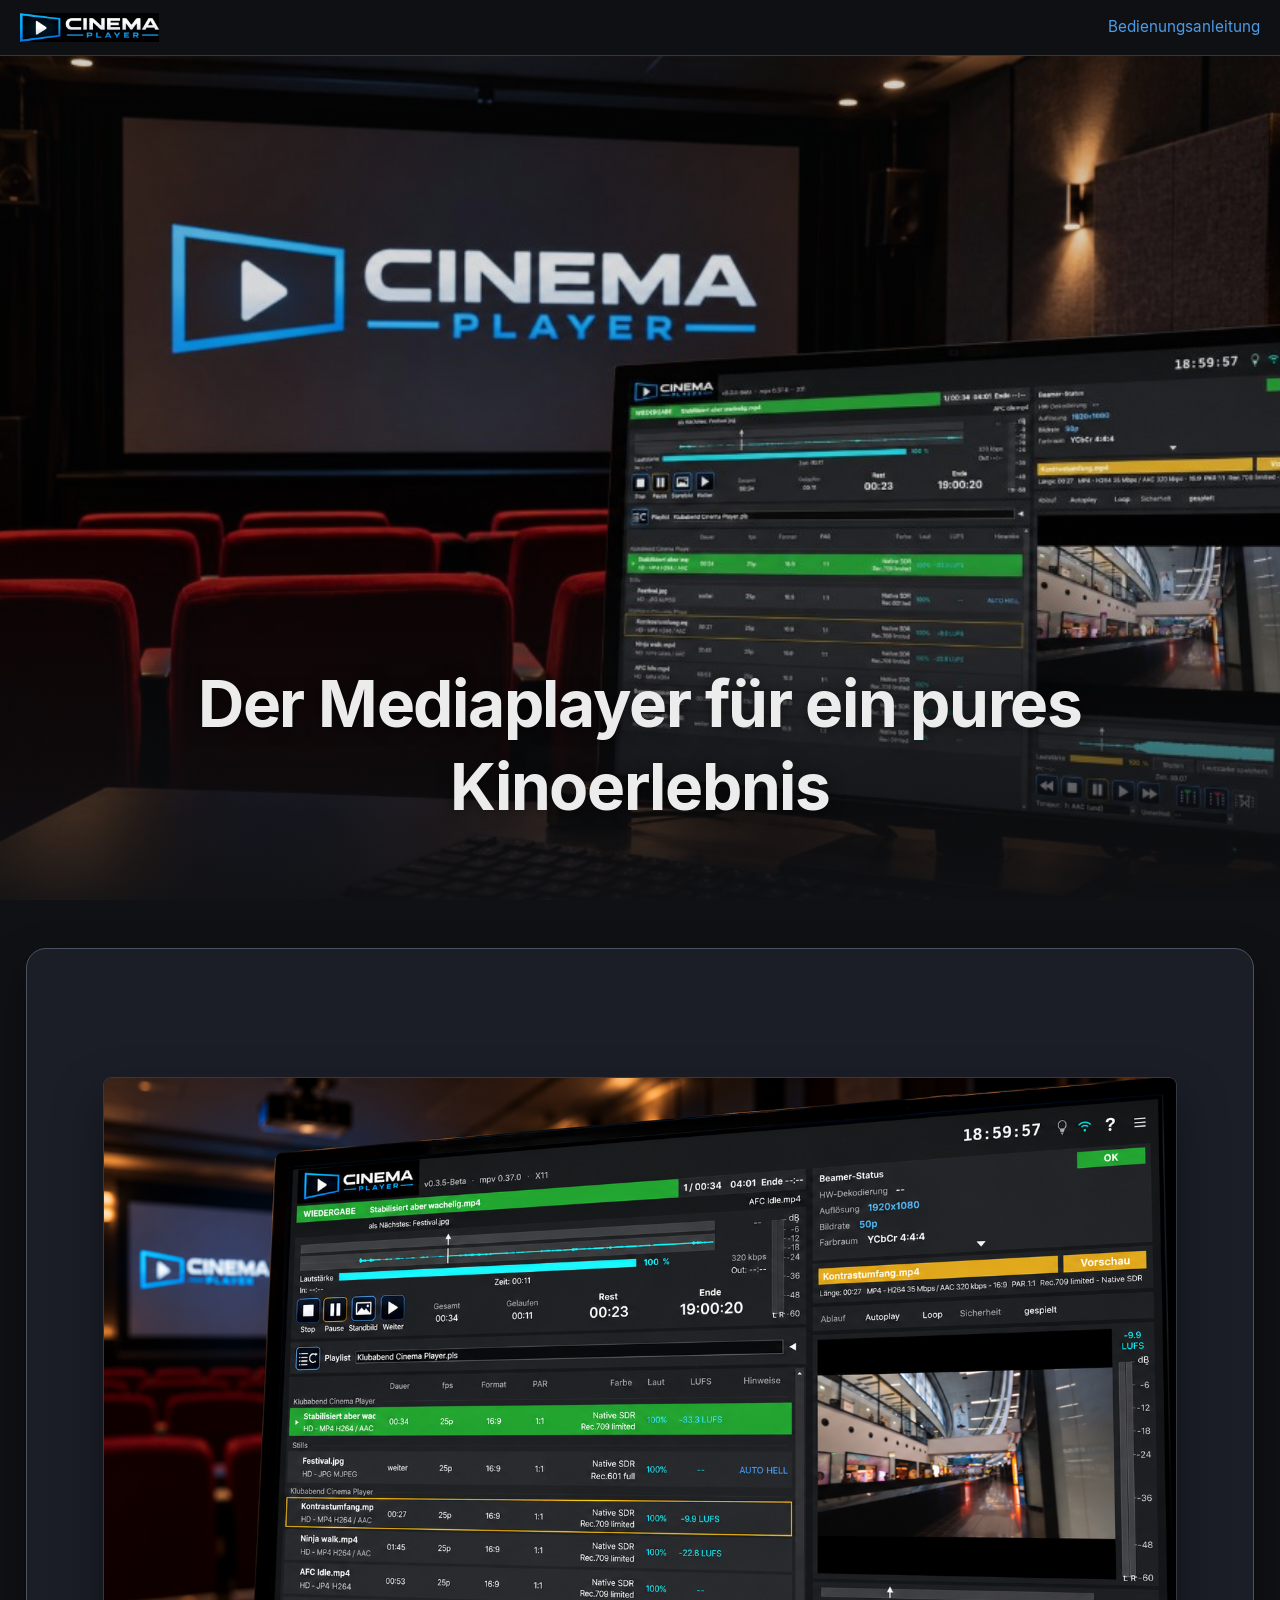
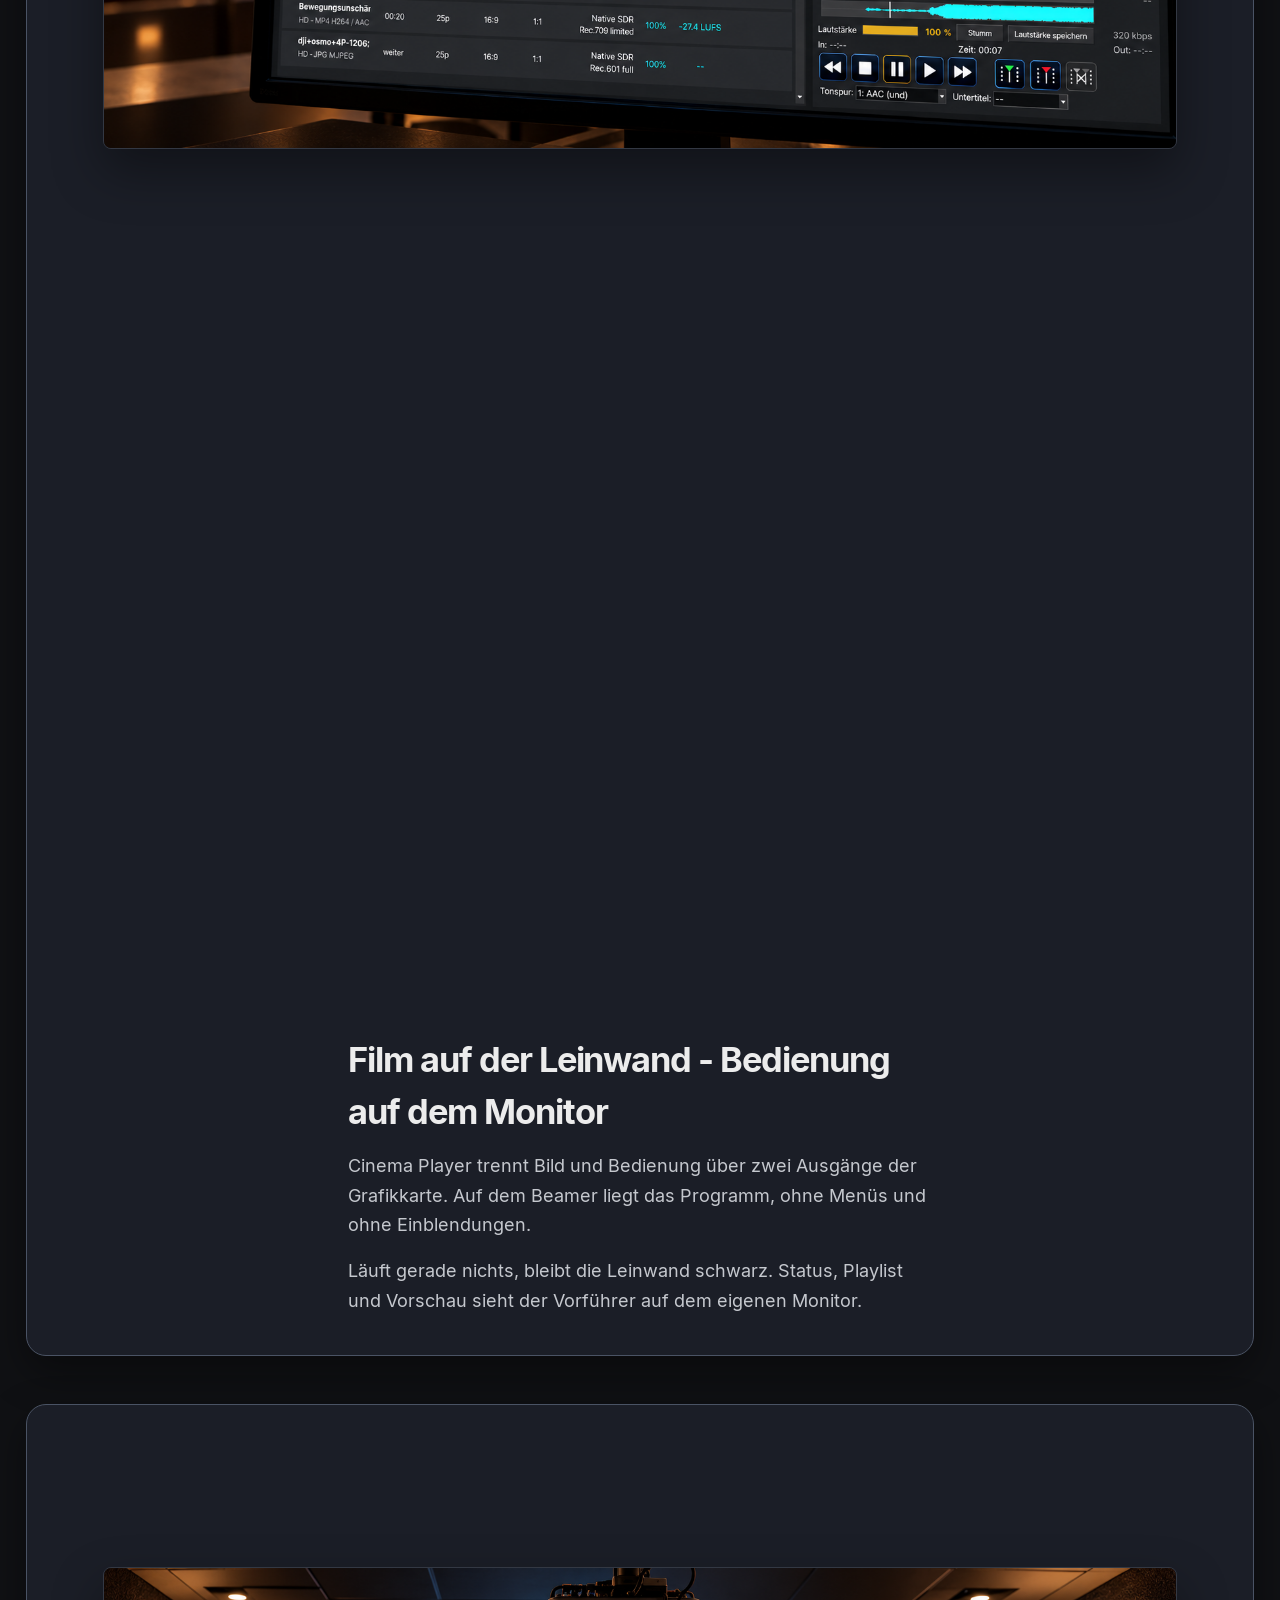
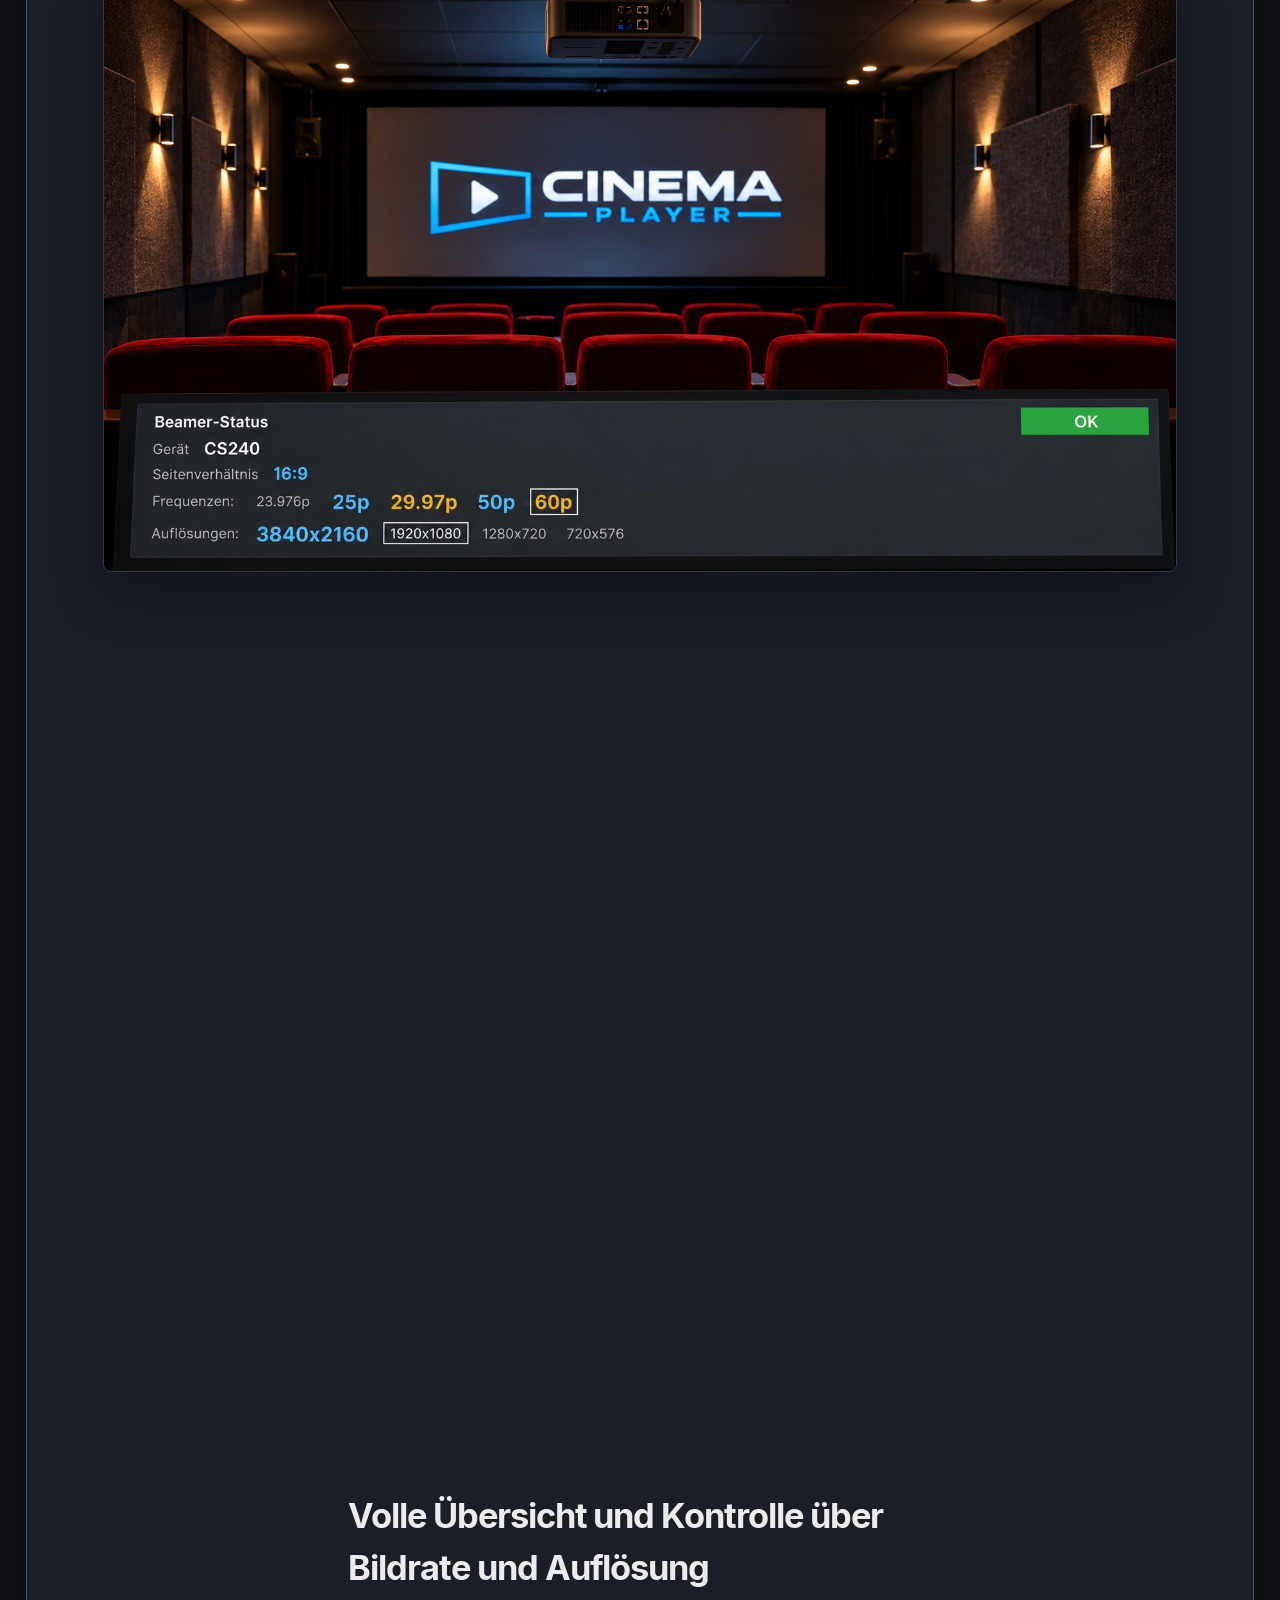
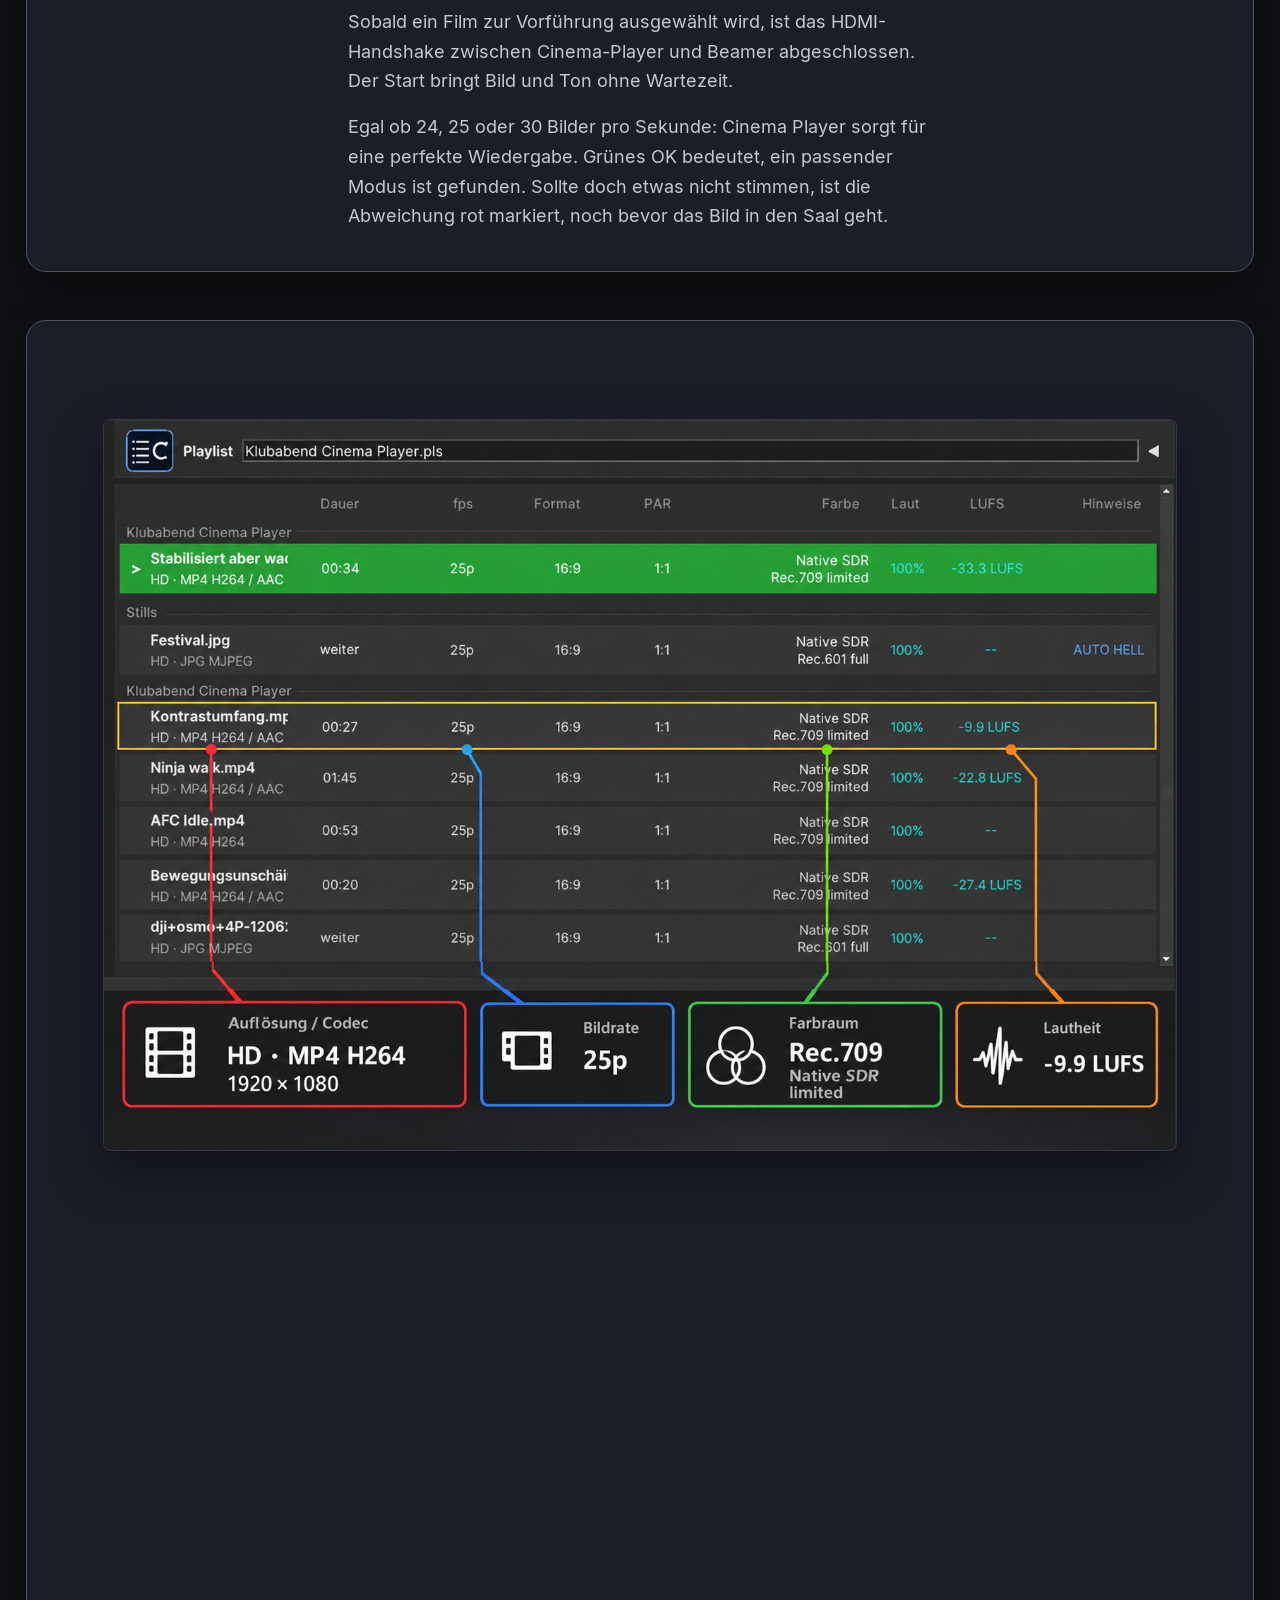
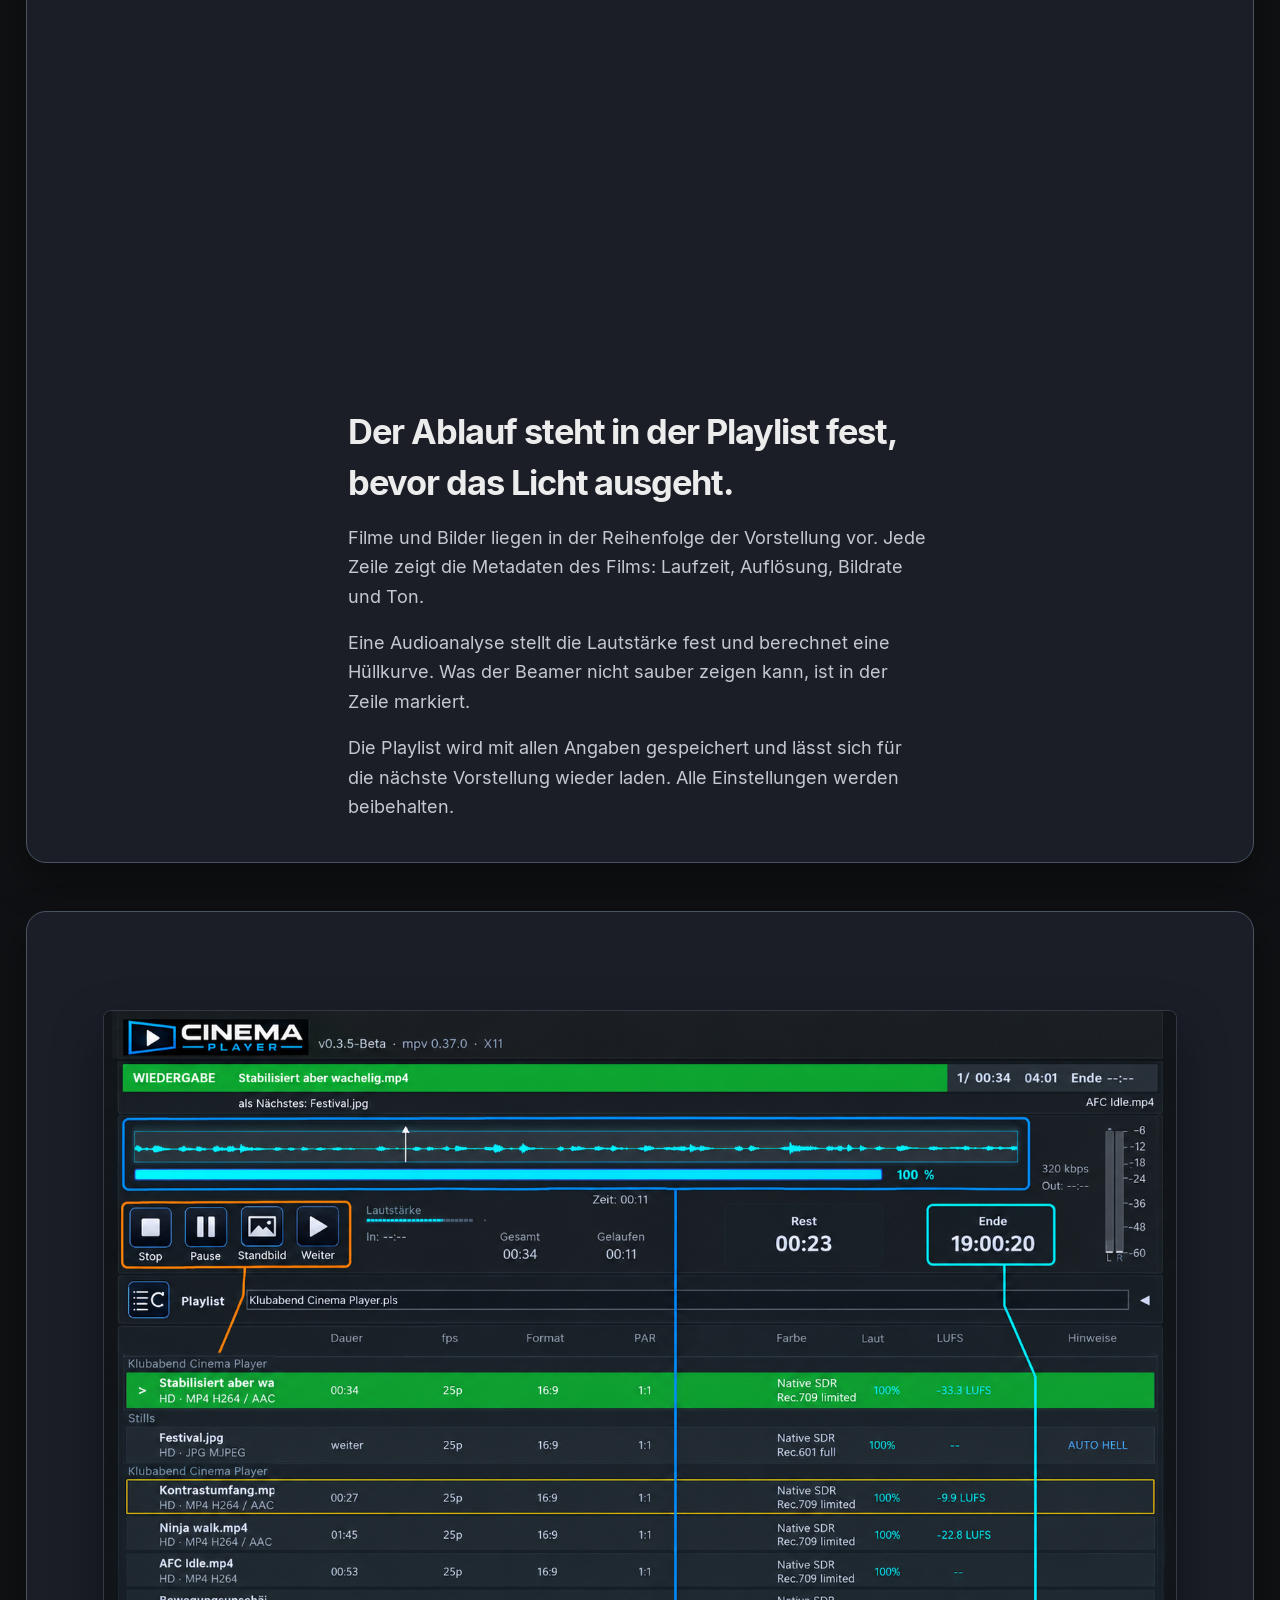
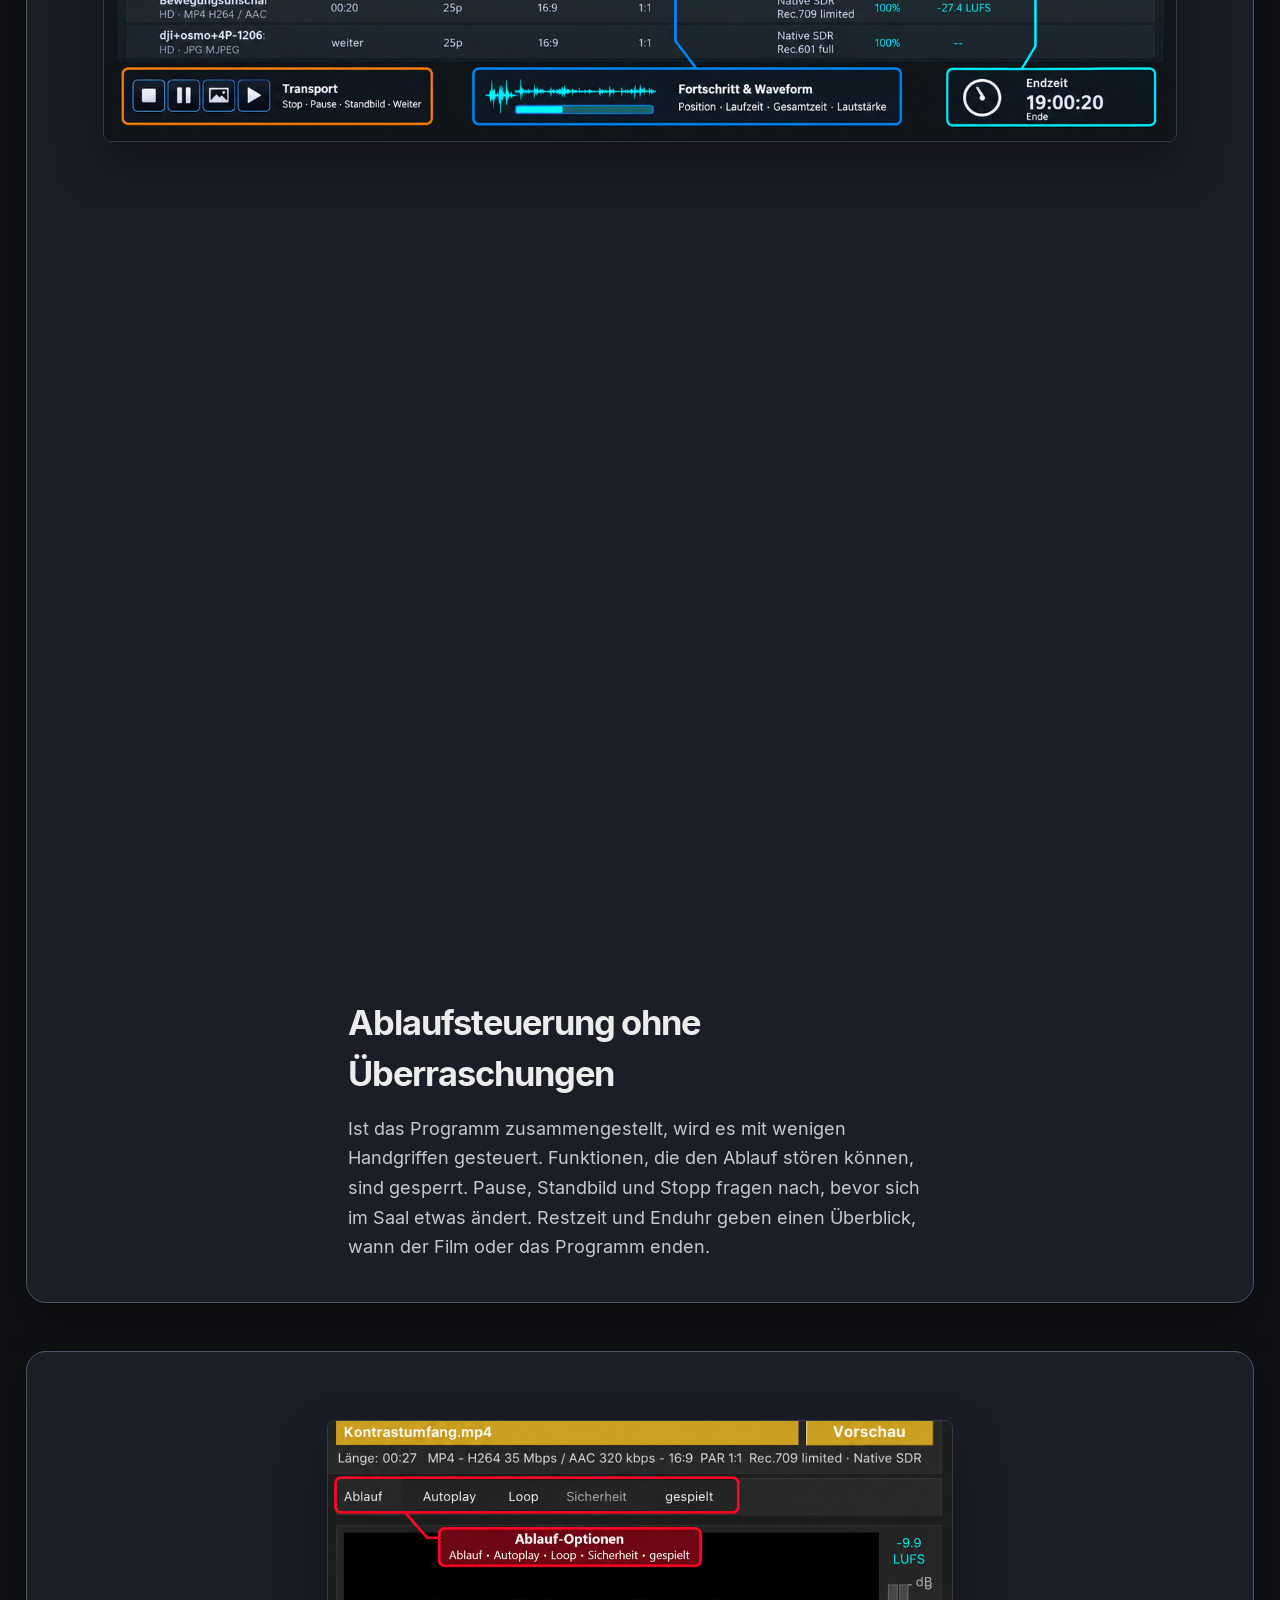
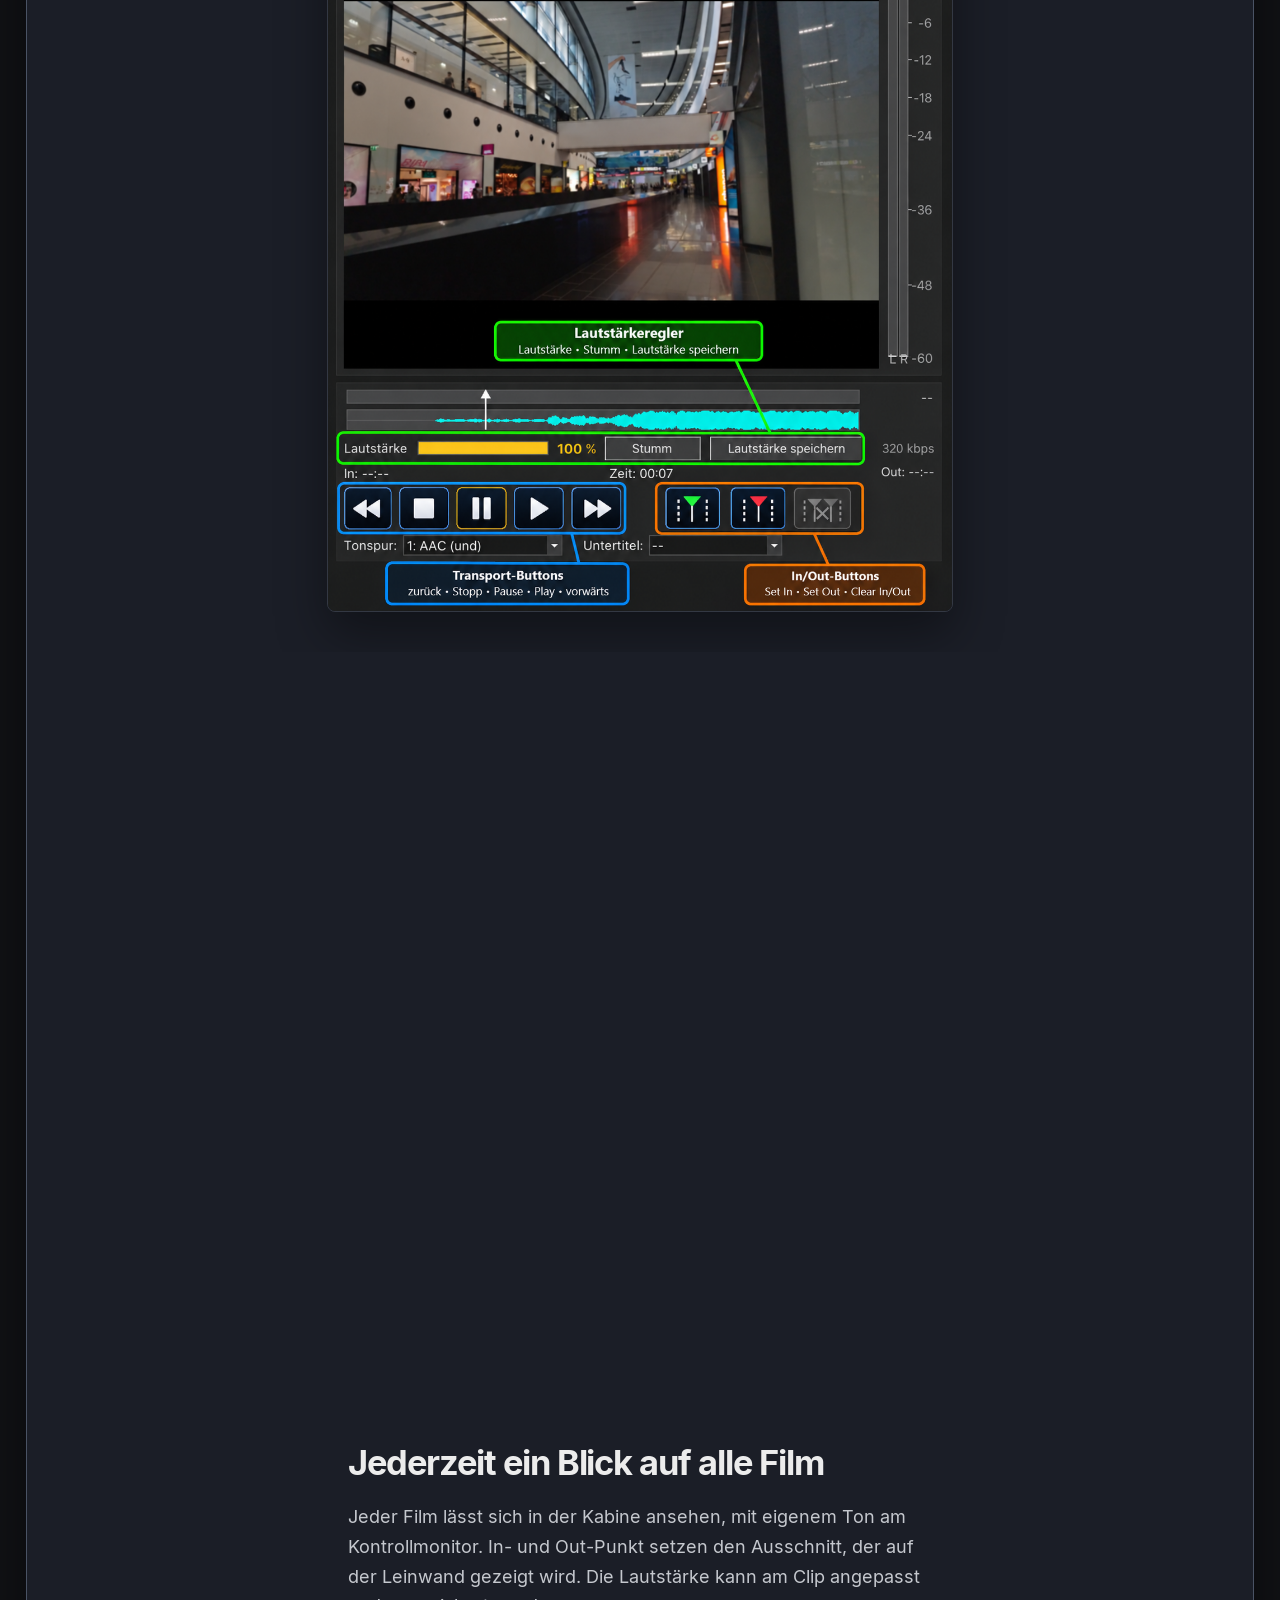
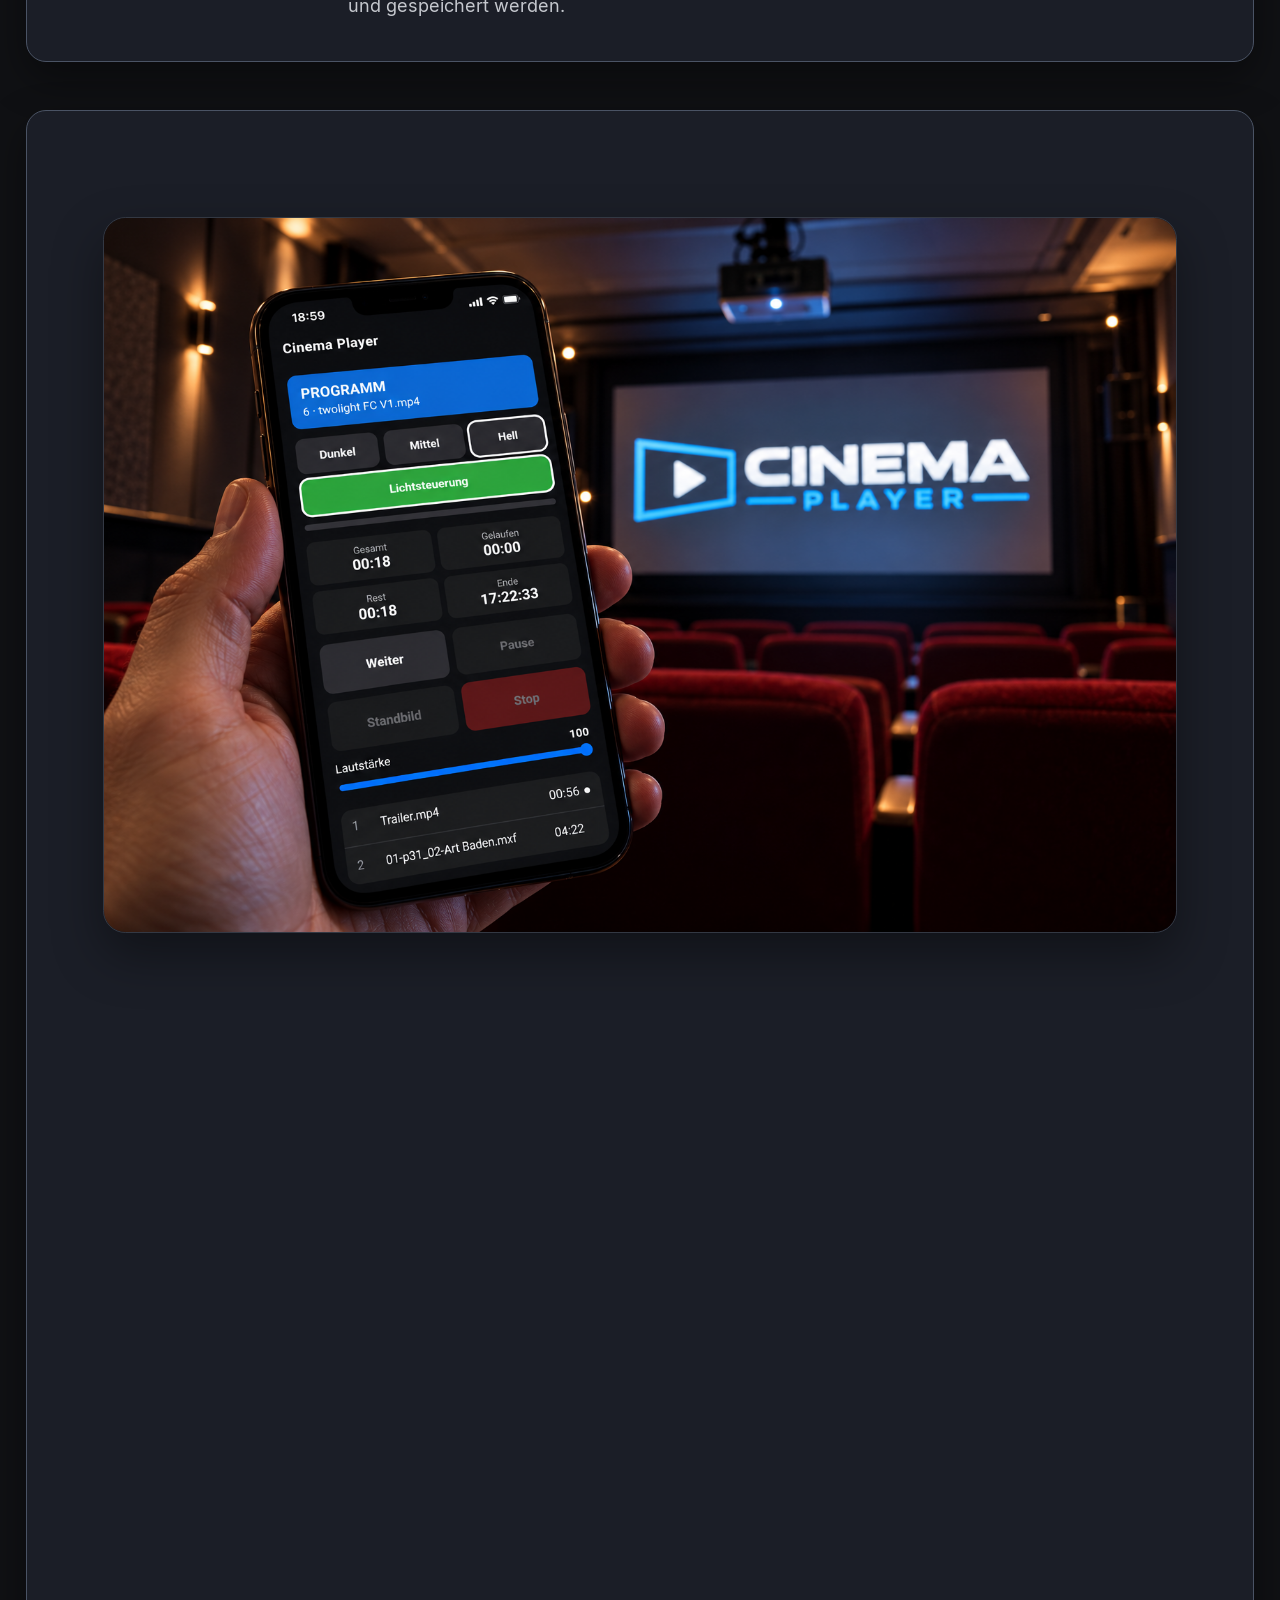
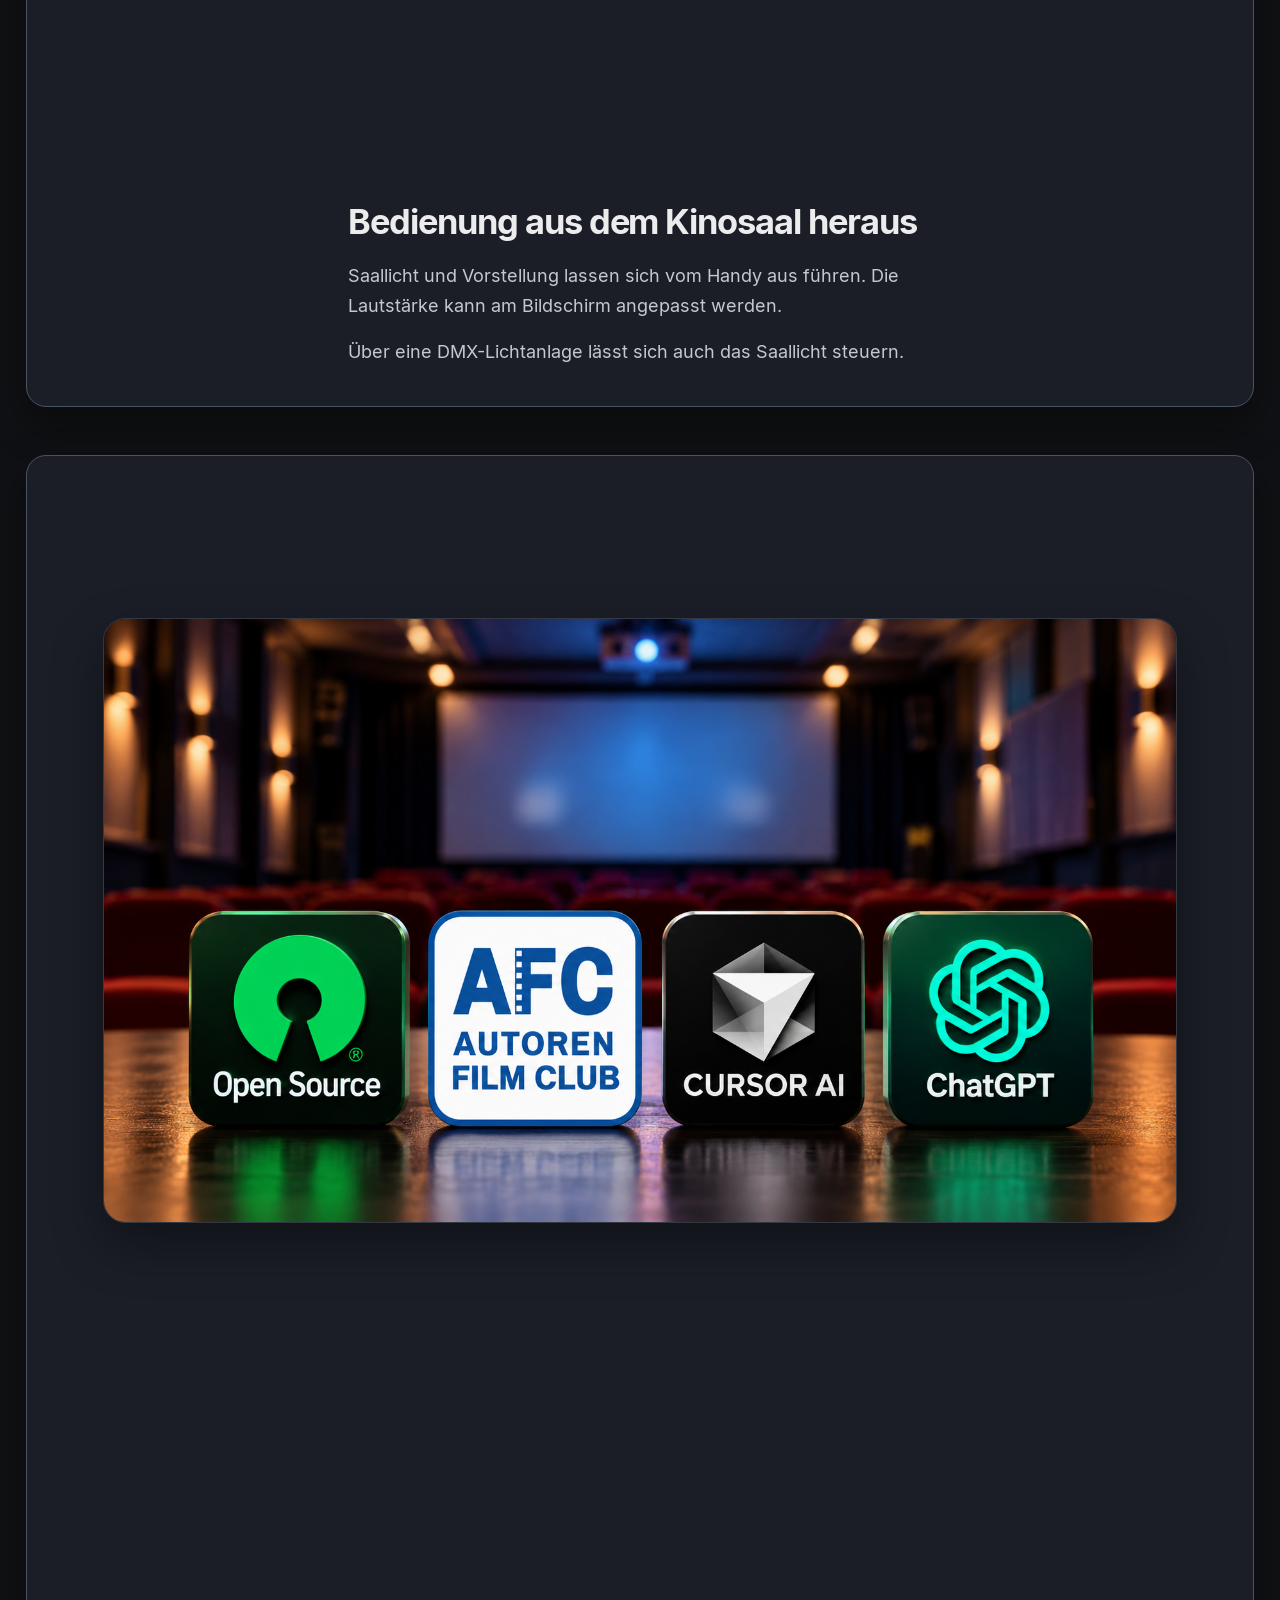
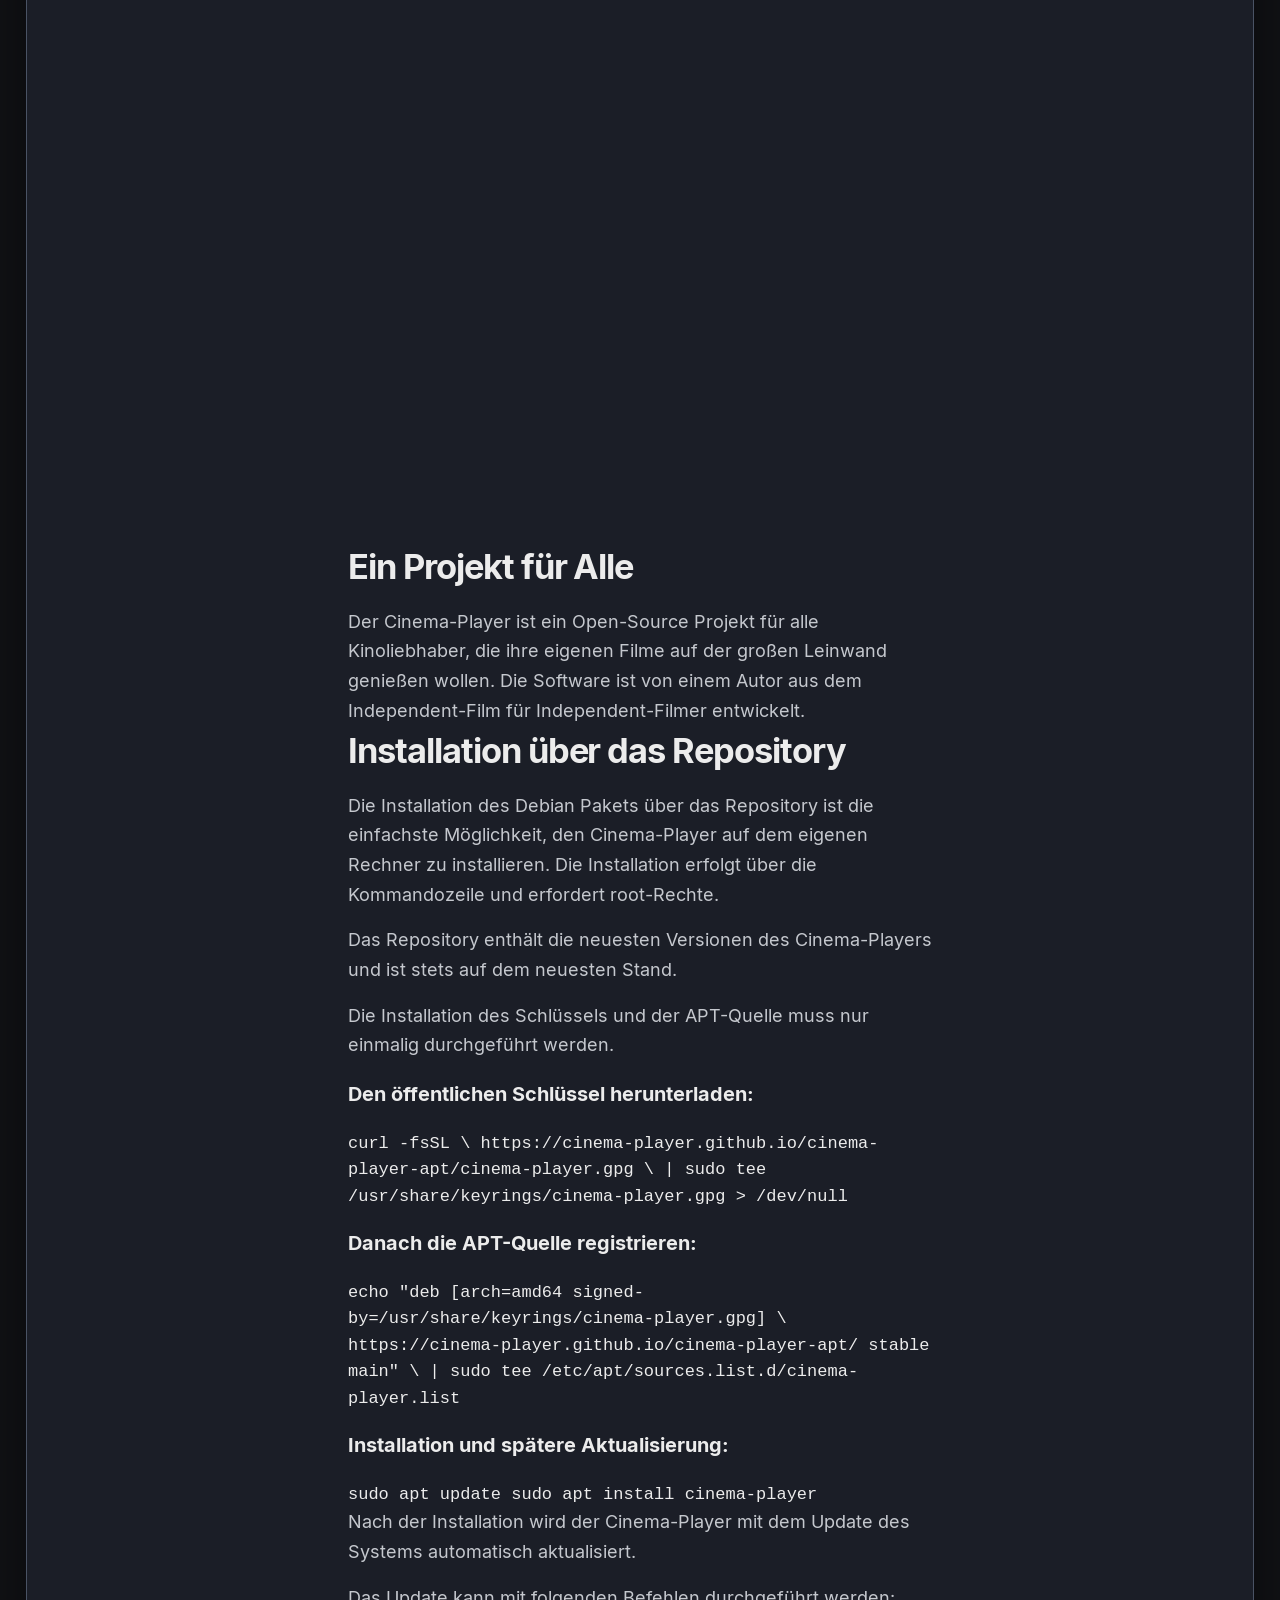
==== commit 6b858c23: "Add installation instructions for Cinema-Player via repository in index.html" ====
--- a/index.html
+++ b/index.html
@@ -156,6 +156,28 @@
       <div class="detail">
         <h2>Ein Projekt für Alle</h2>
         <p>Der Cinema-Player ist ein Open-Source Projekt für alle Kinoliebhaber, die ihre eigenen Filme auf der großen Leinwand genießen wollen. Die Software ist von einem Autor aus dem Independent-Film für Independent-Filmer entwickelt.</p>
+        <h2>Installation über das Repository</h2>
+        <p>Die Installation des Debian Pakets über das Repository ist die einfachste Möglichkeit, den Cinema-Player auf dem eigenen Rechner zu installieren. Die Installation erfolgt über die Kommandozeile und erfordert root-Rechte.</p>
+        <p>Das Repository enthält die neuesten Versionen des Cinema-Players und ist stets auf dem neuesten Stand.</p>
+        <p>Die Installation des Schlüssels und der APT-Quelle muss nur einmalig durchgeführt werden.</p>
+        <p>
+          <h3>Den öffentlichen Schlüssel herunterladen:</h3>
+            <code>curl -fsSL \ https://cinema-player.github.io/cinema-player-apt/cinema-player.gpg \
+            | sudo tee /usr/share/keyrings/cinema-player.gpg > /dev/null</code>
+          <h3>Danach die APT-Quelle registrieren:</h3>
+            <code>echo "deb [arch=amd64 signed-by=/usr/share/keyrings/cinema-player.gpg] \
+            https://cinema-player.github.io/cinema-player-apt/ stable main" \
+            | sudo tee /etc/apt/sources.list.d/cinema-player.list</code>
+          <h3>Installation und spätere Aktualisierung:</h3>
+            <code>
+            sudo apt update
+            sudo apt install cinema-player
+            </code>
+            <p>Nach der Installation wird der Cinema-Player mit dem Update des Systems automatisch aktualisiert.</p>
+            <p>Das Update kann mit folgenden Befehlen durchgeführt werden:</p>
+            <code>sudo apt update<br>sudo apt upgrade</code>
+        </p>
+        <h2>Alle Version können hier heruntergeladen werden</h2>
         <a class="download" href="https://github.com/cinema-player/Cinema-Player/releases" target="_blank">Download</a>
         <ul class="icon-links">
           <li>
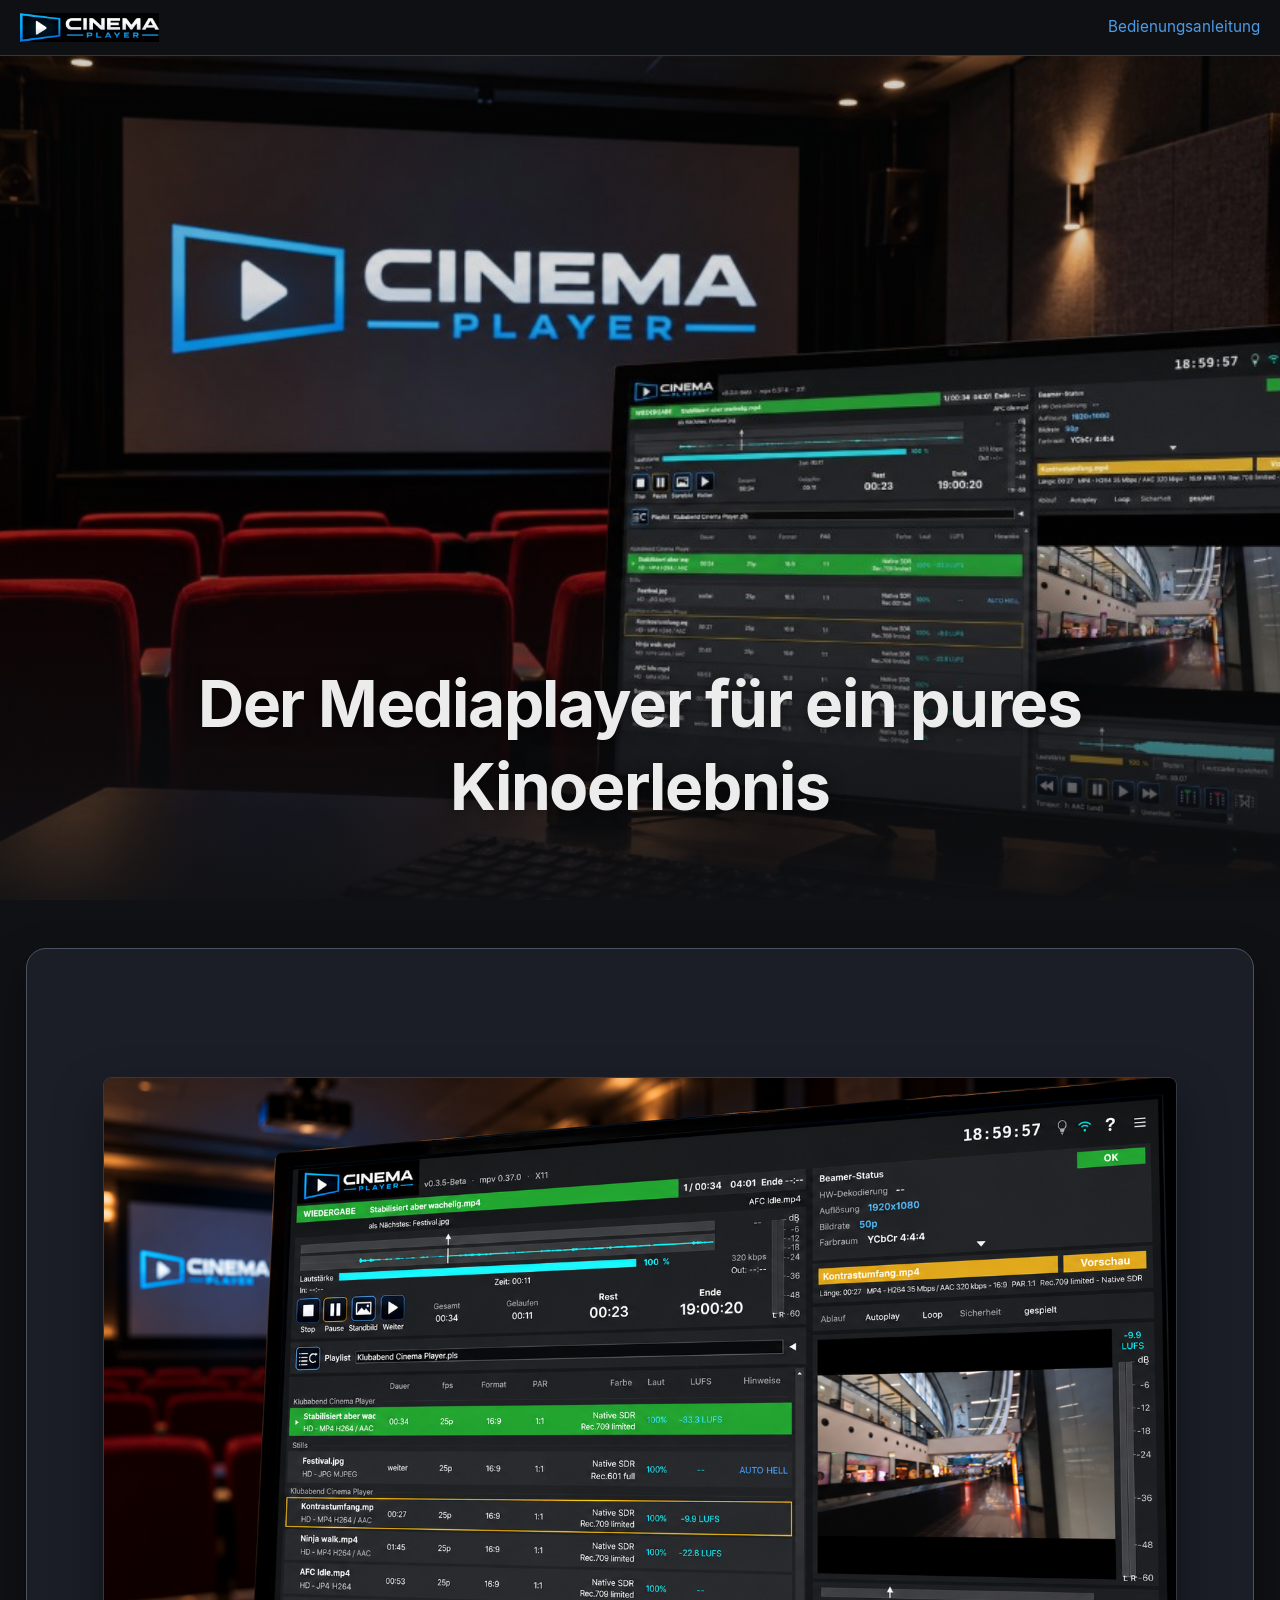
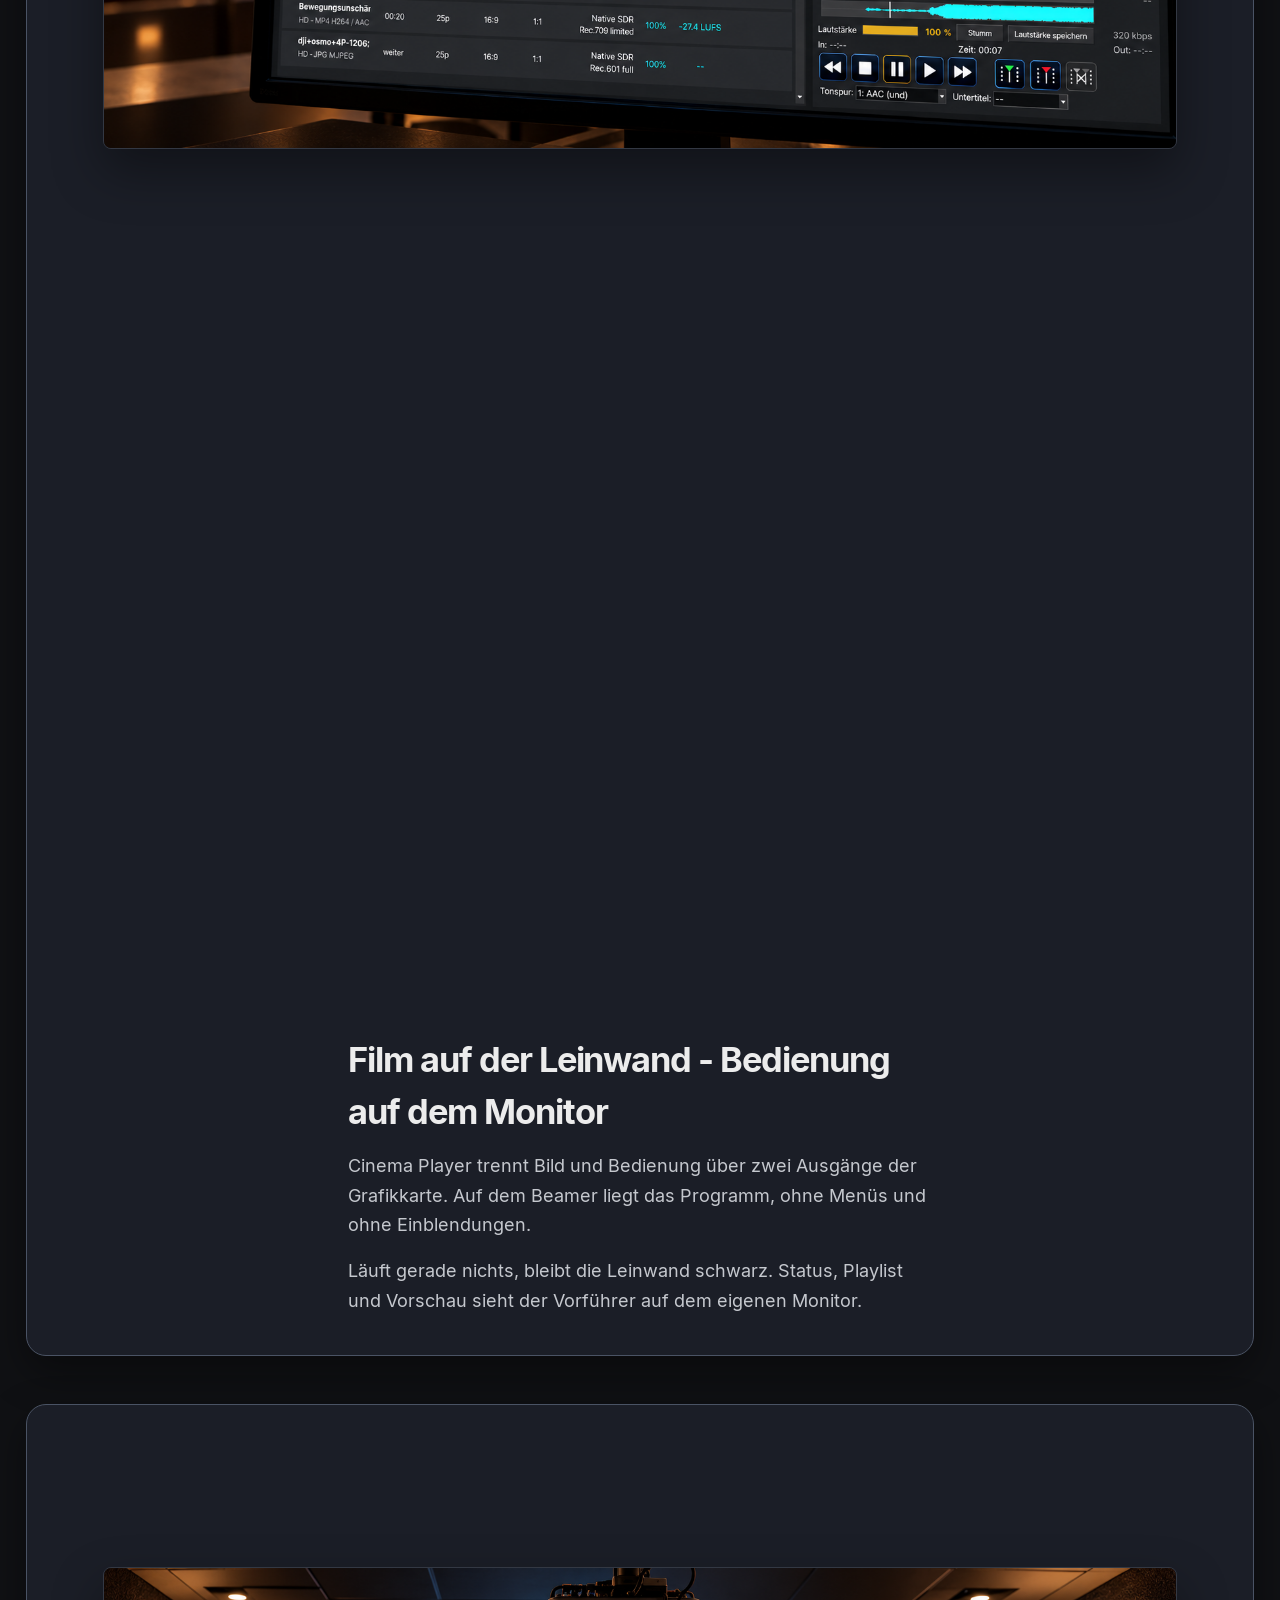
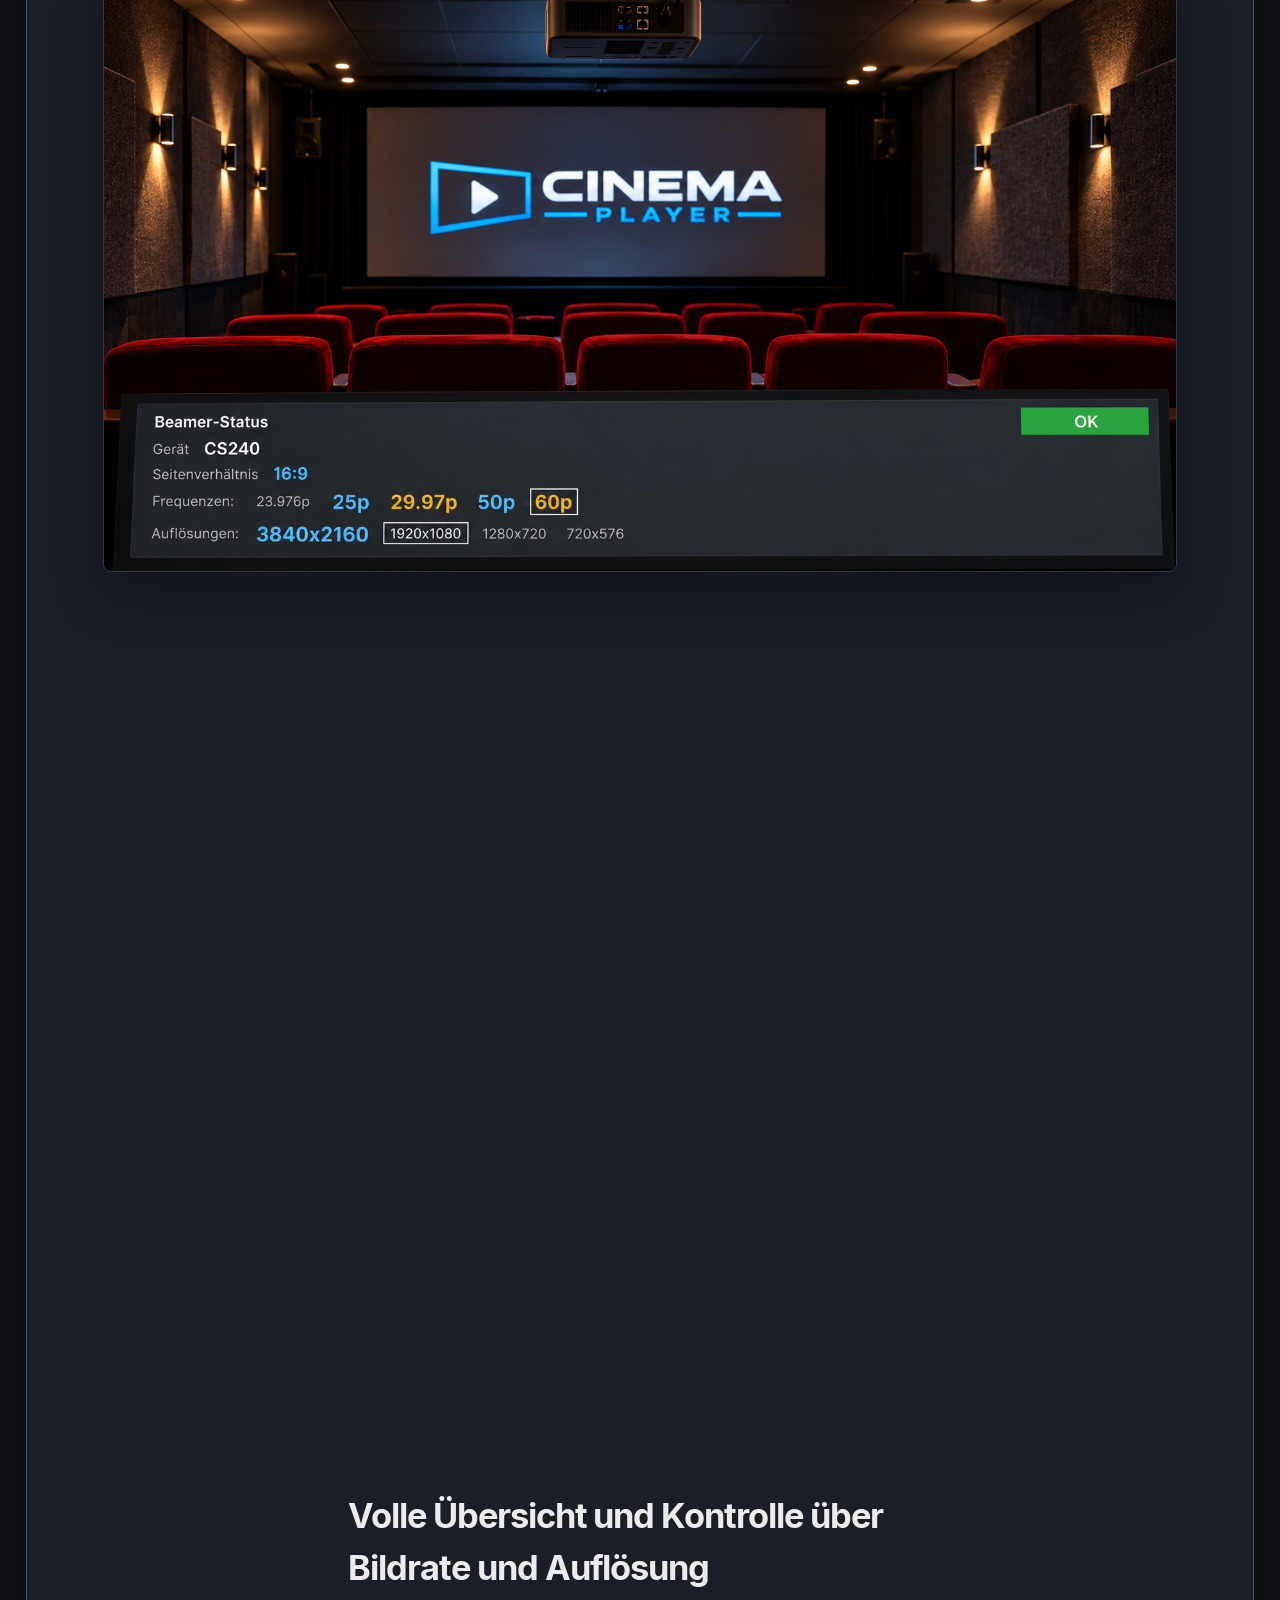
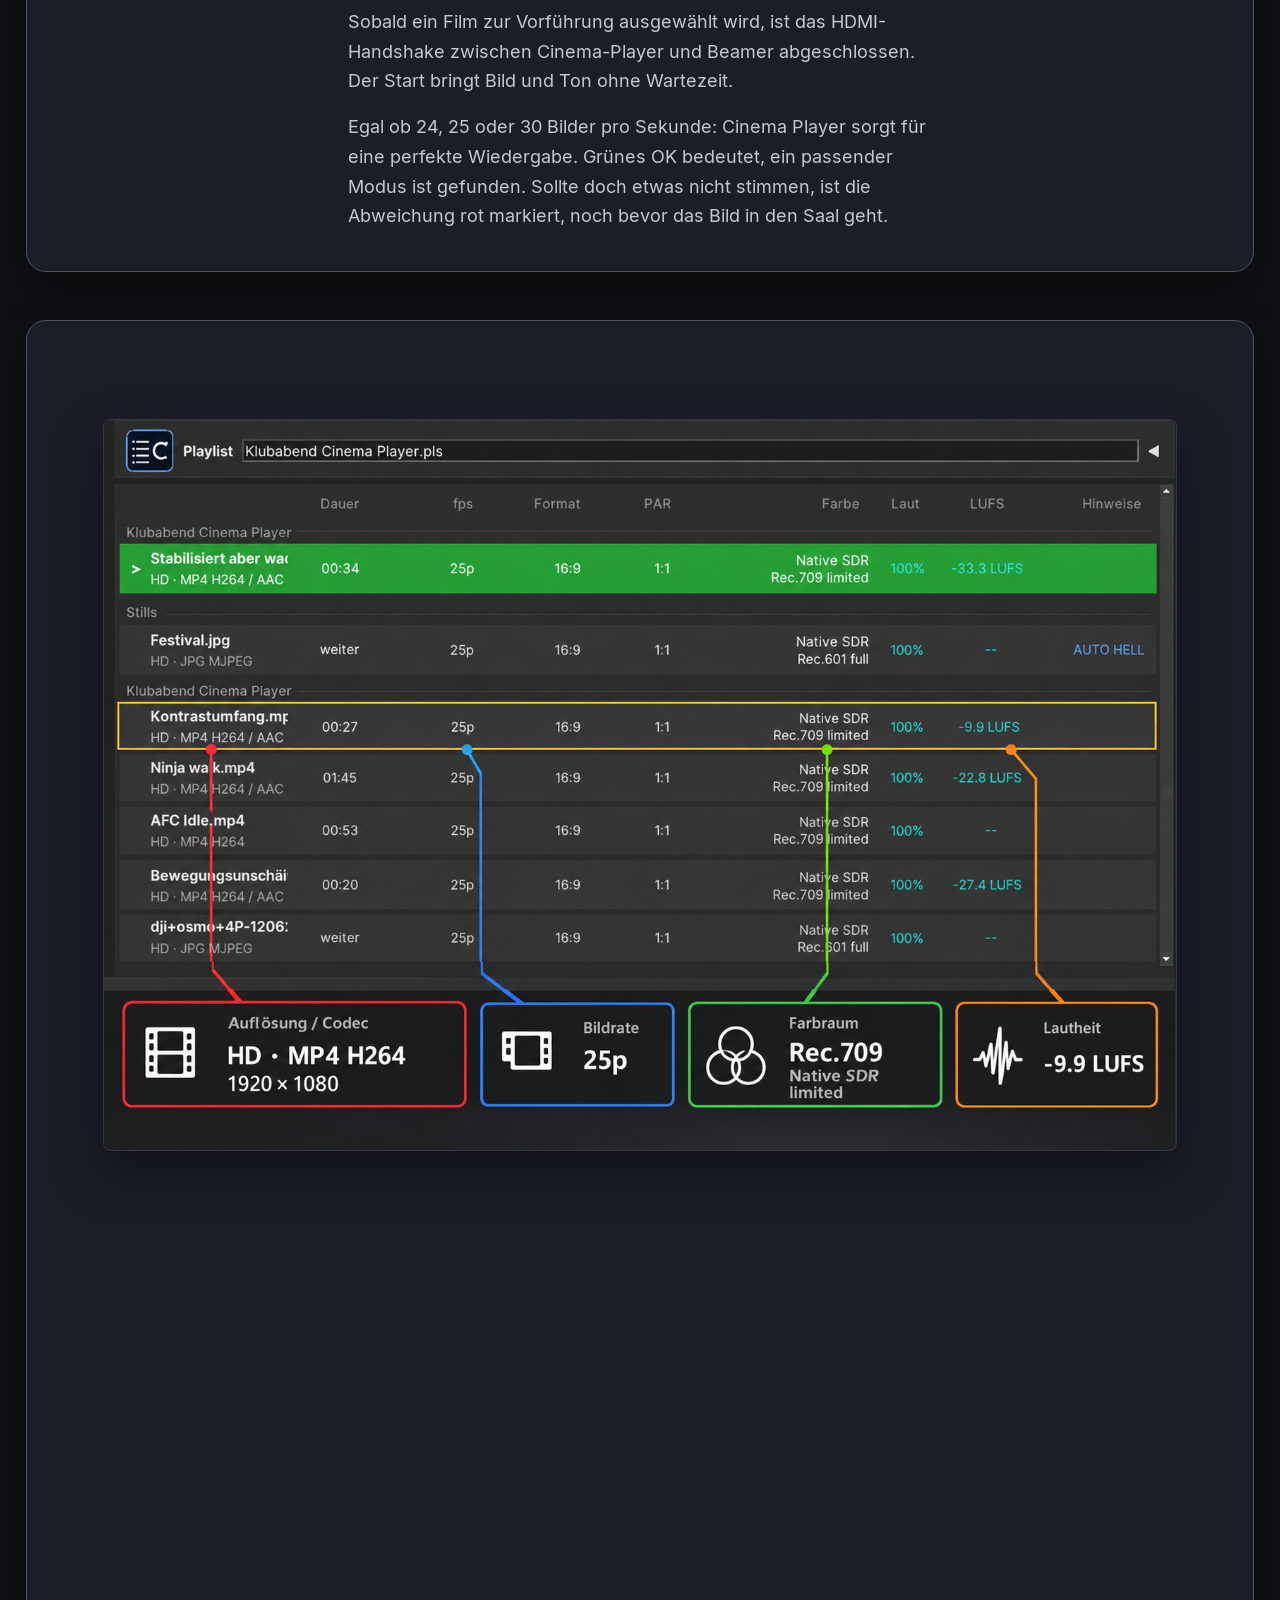
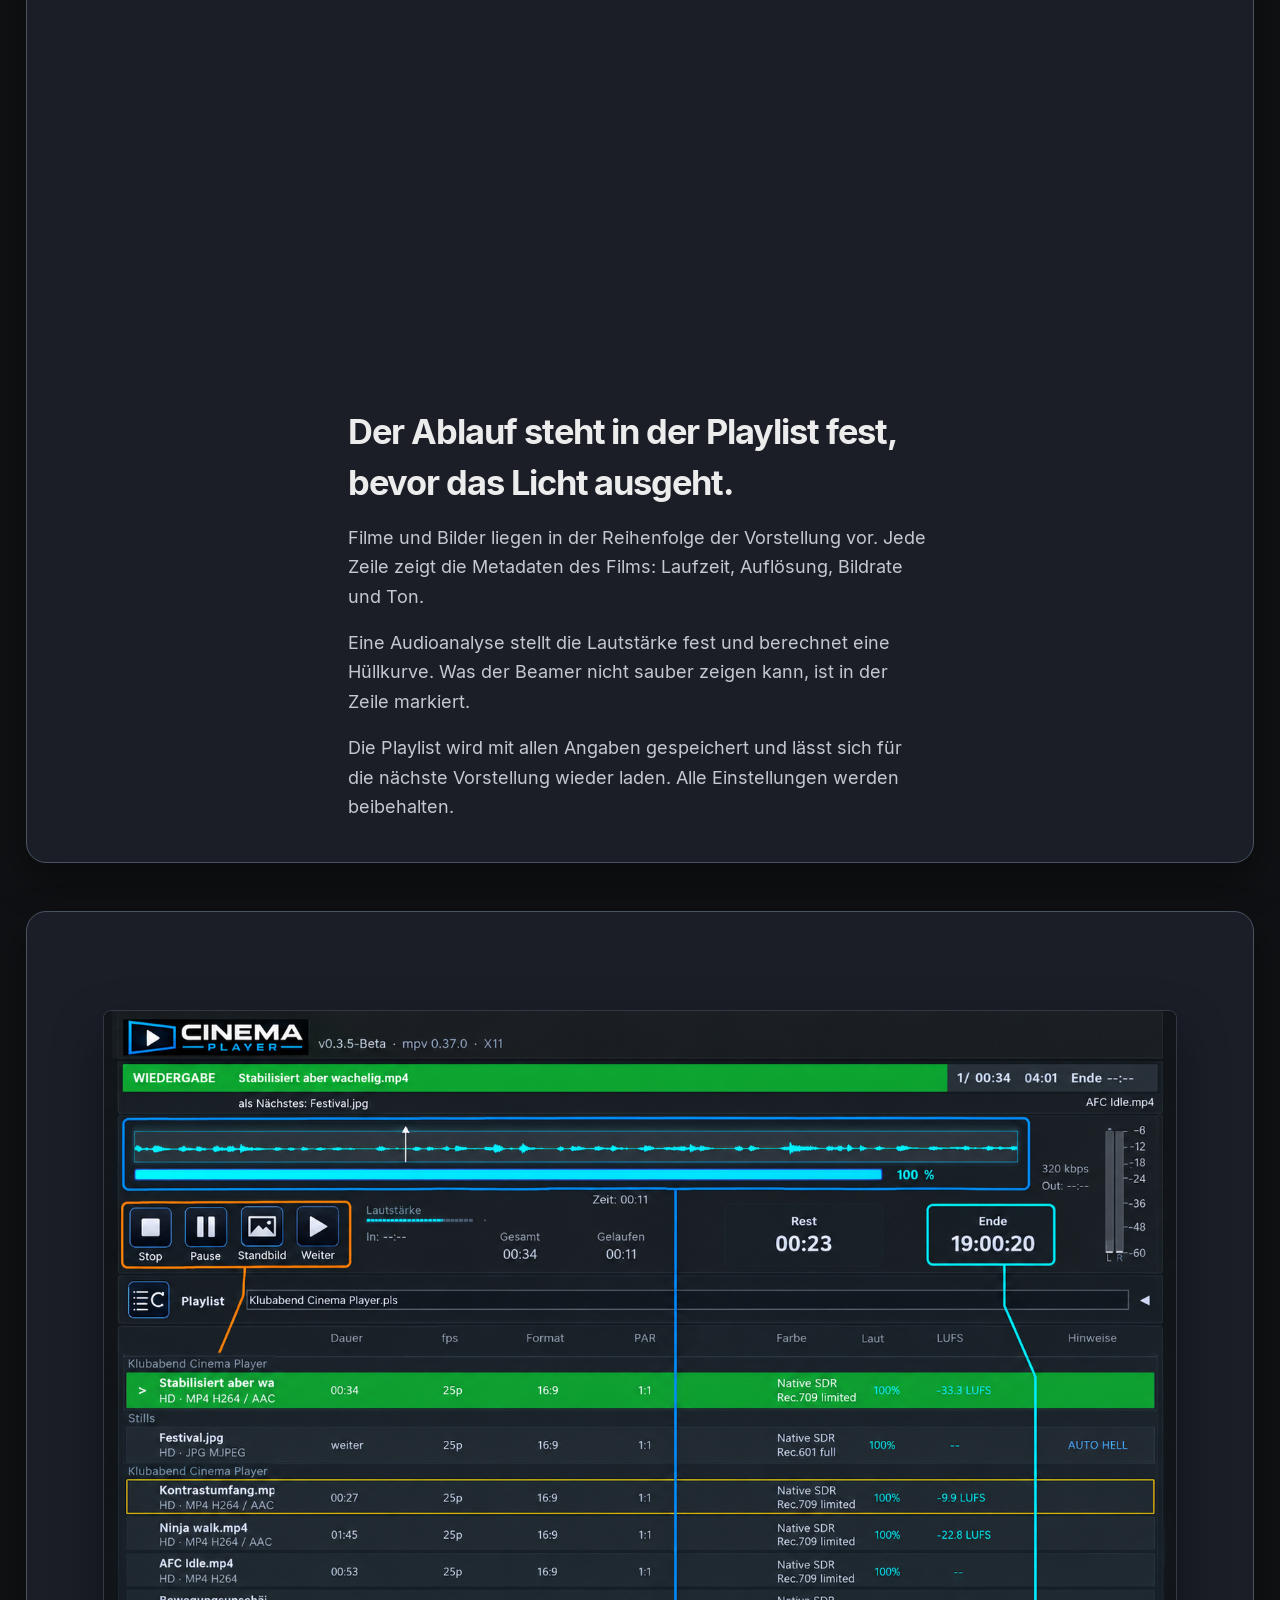
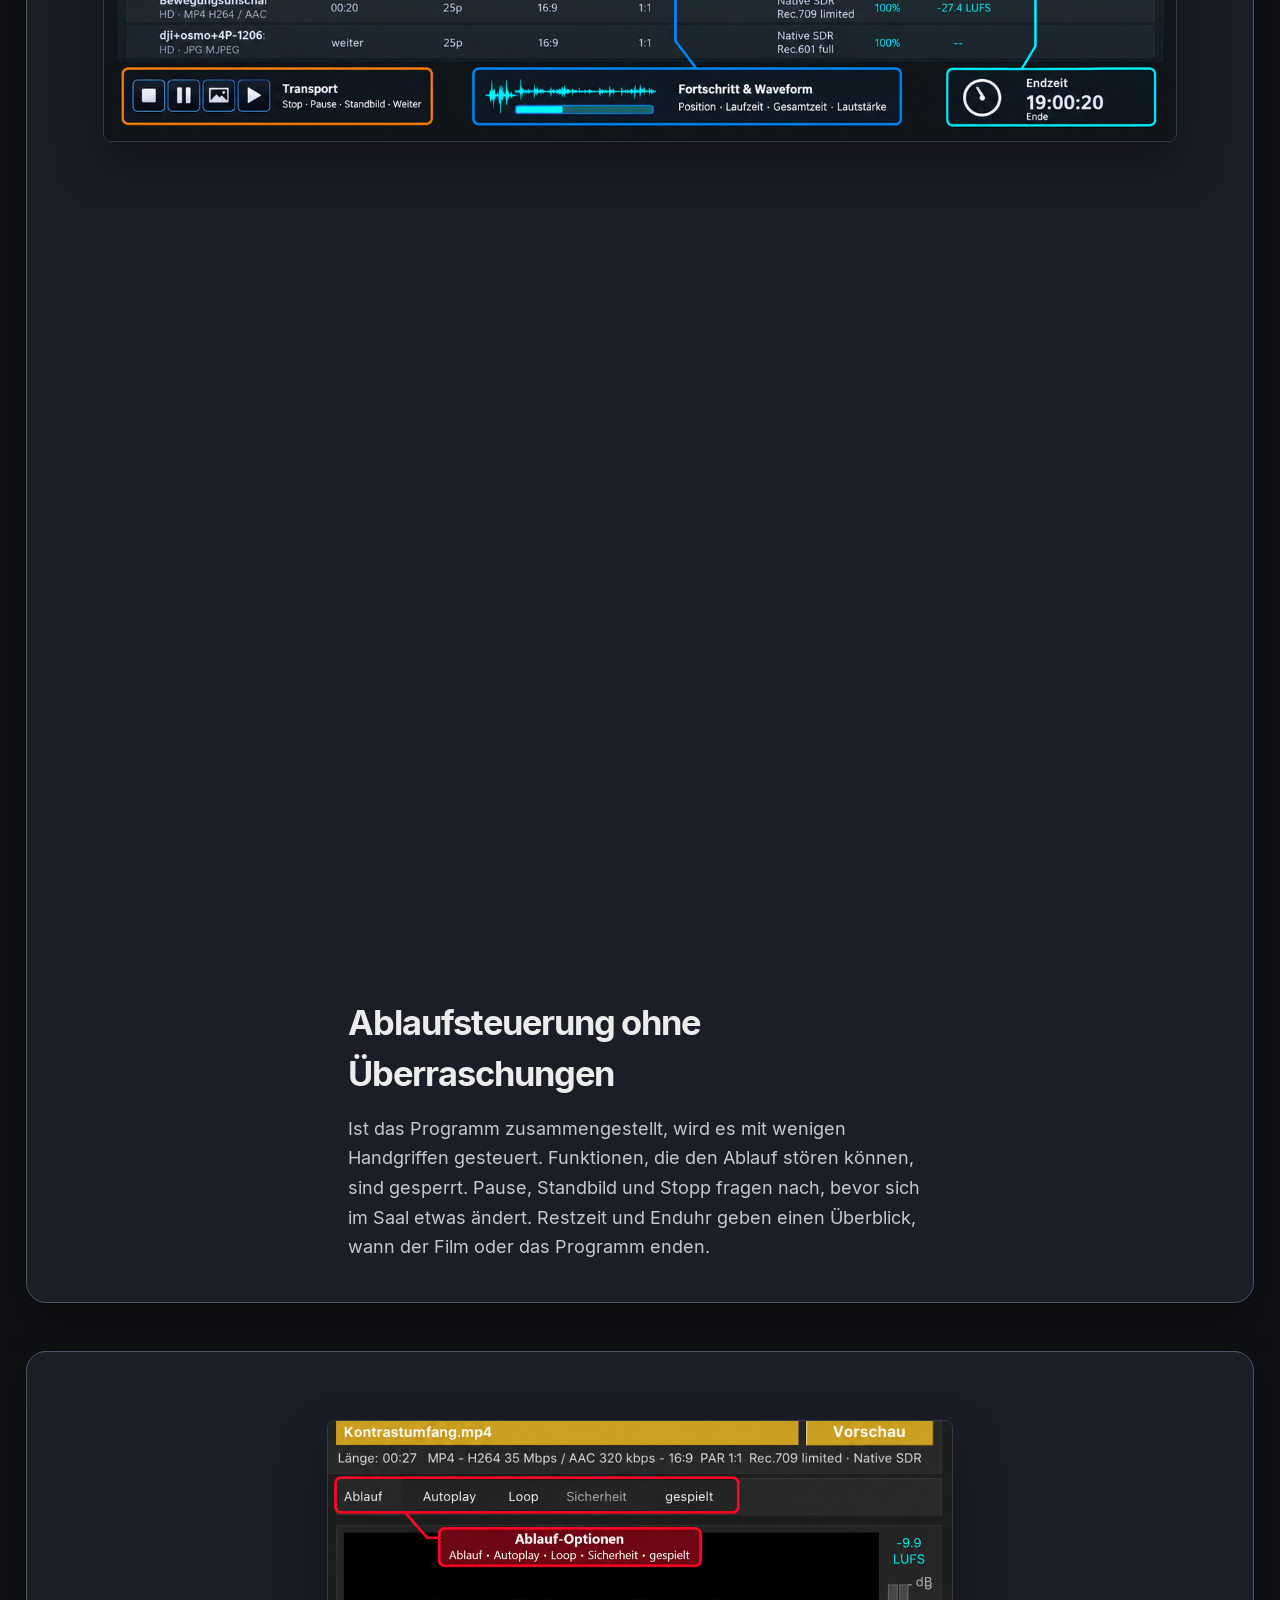
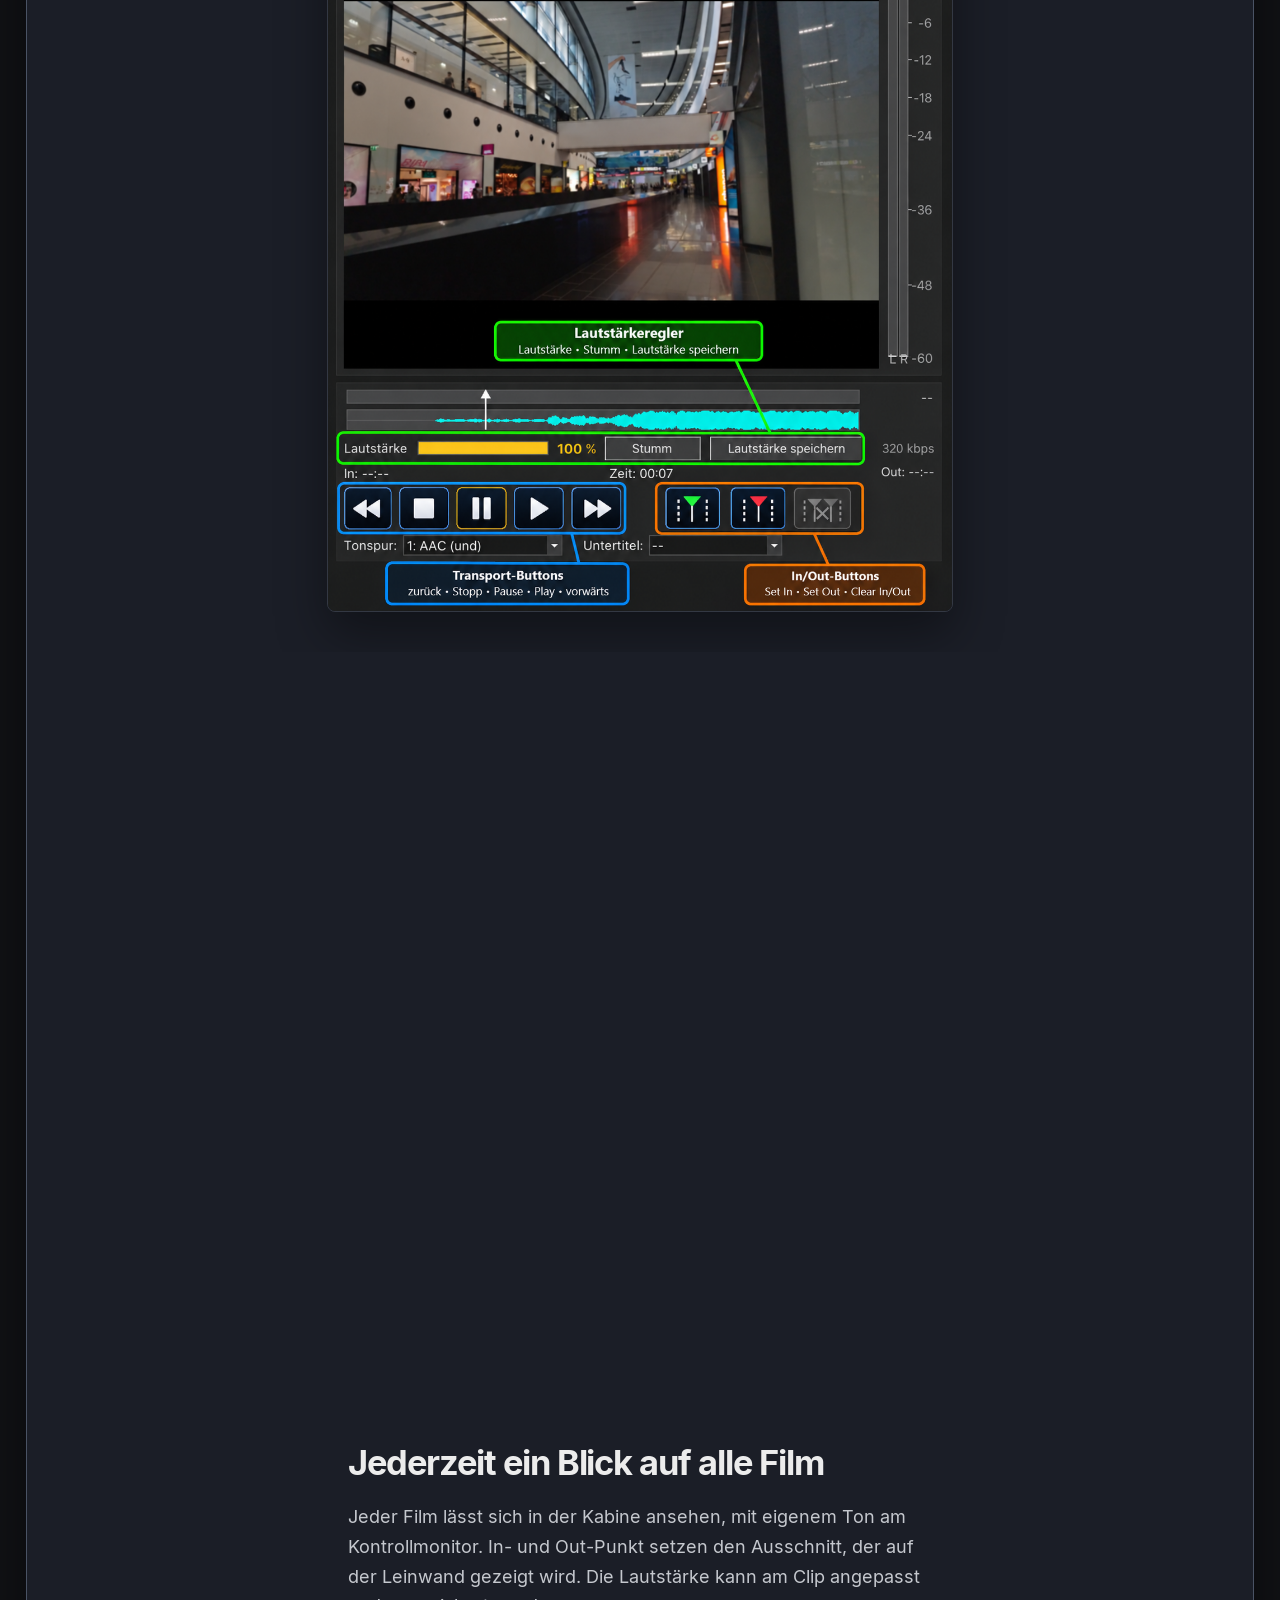
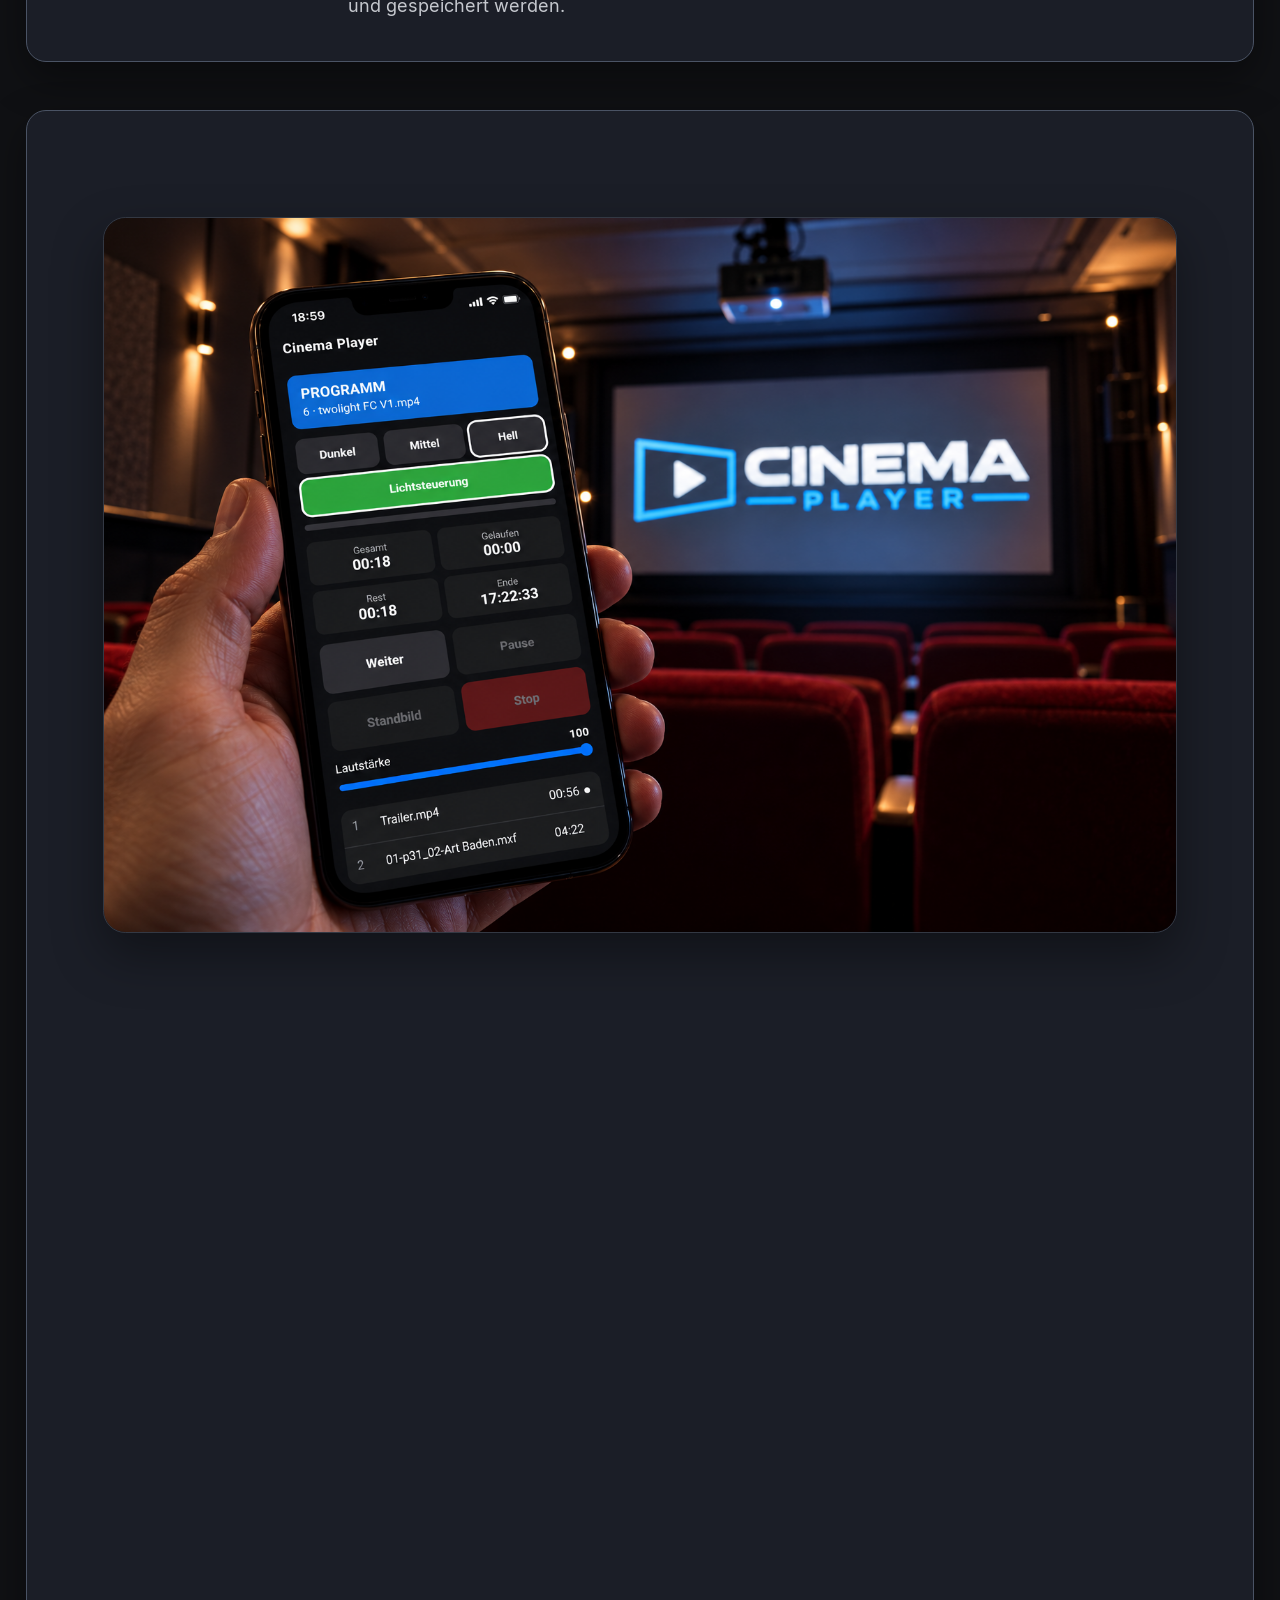
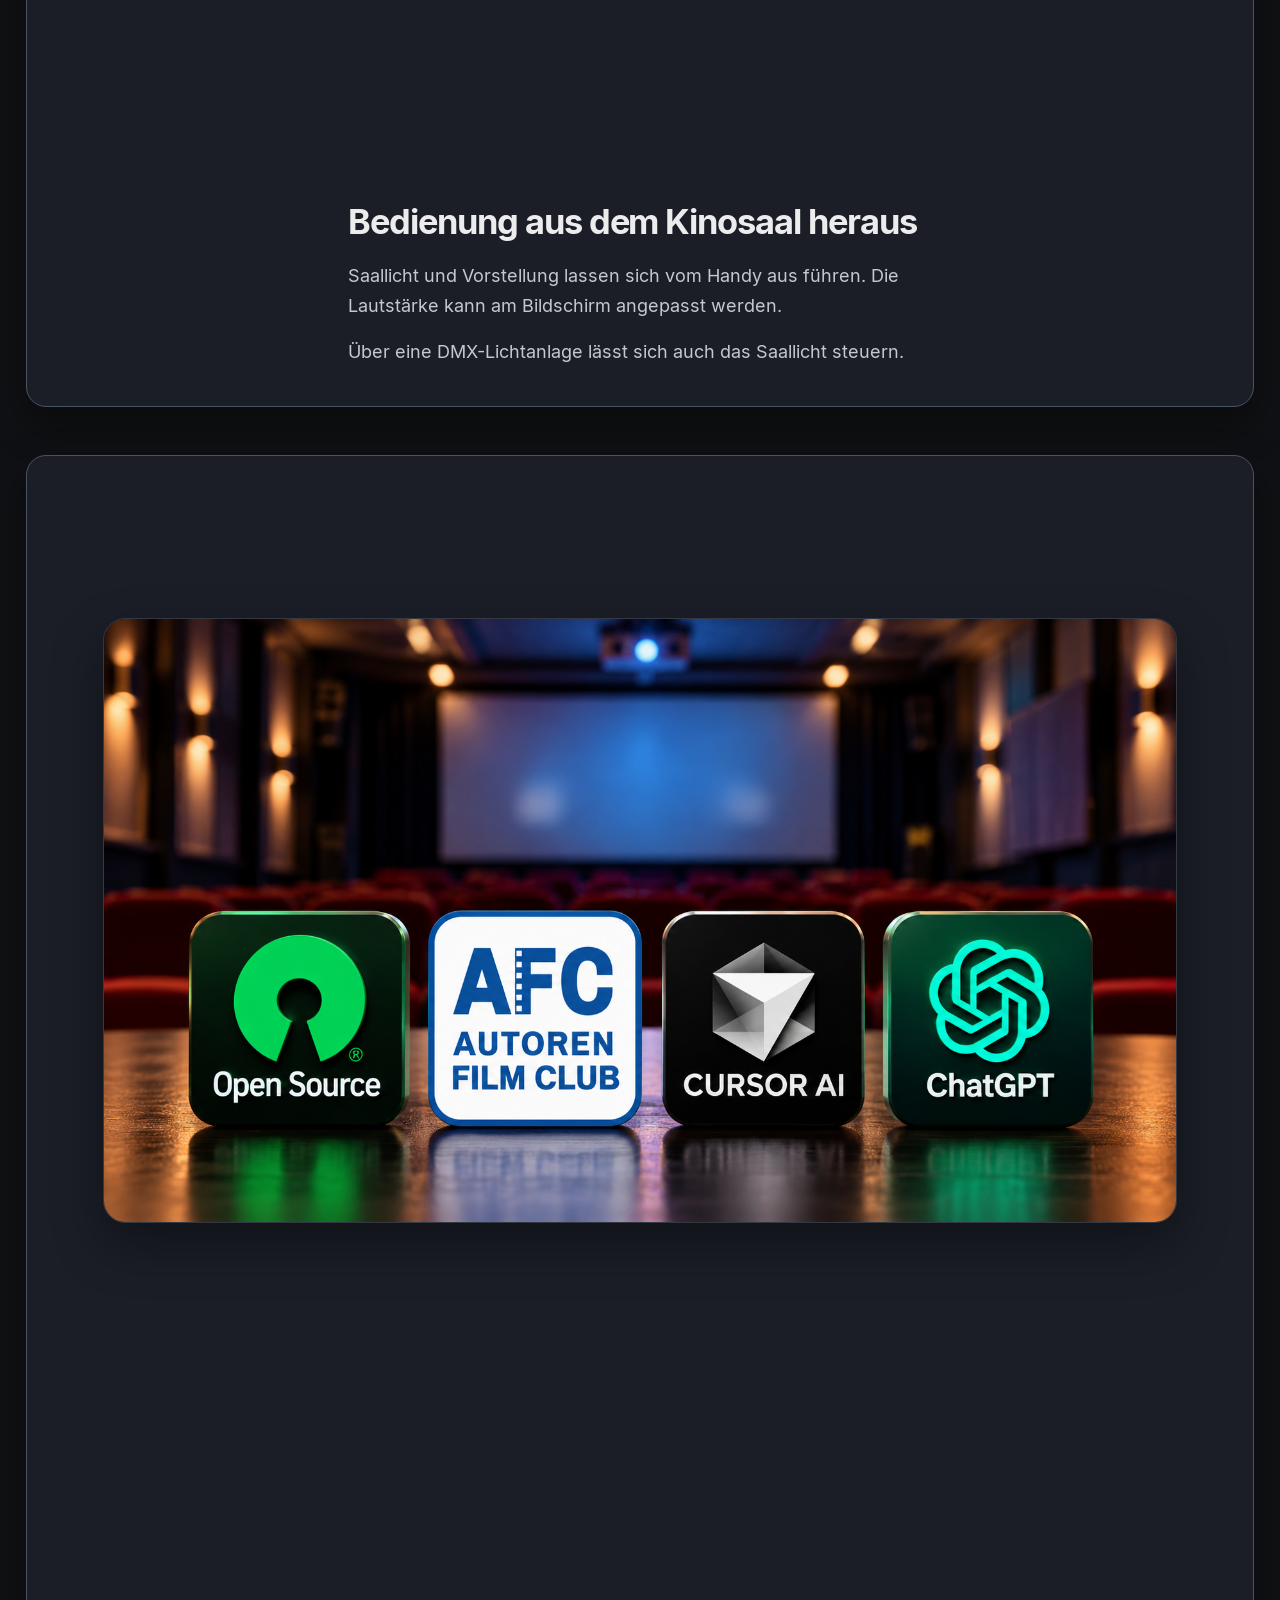
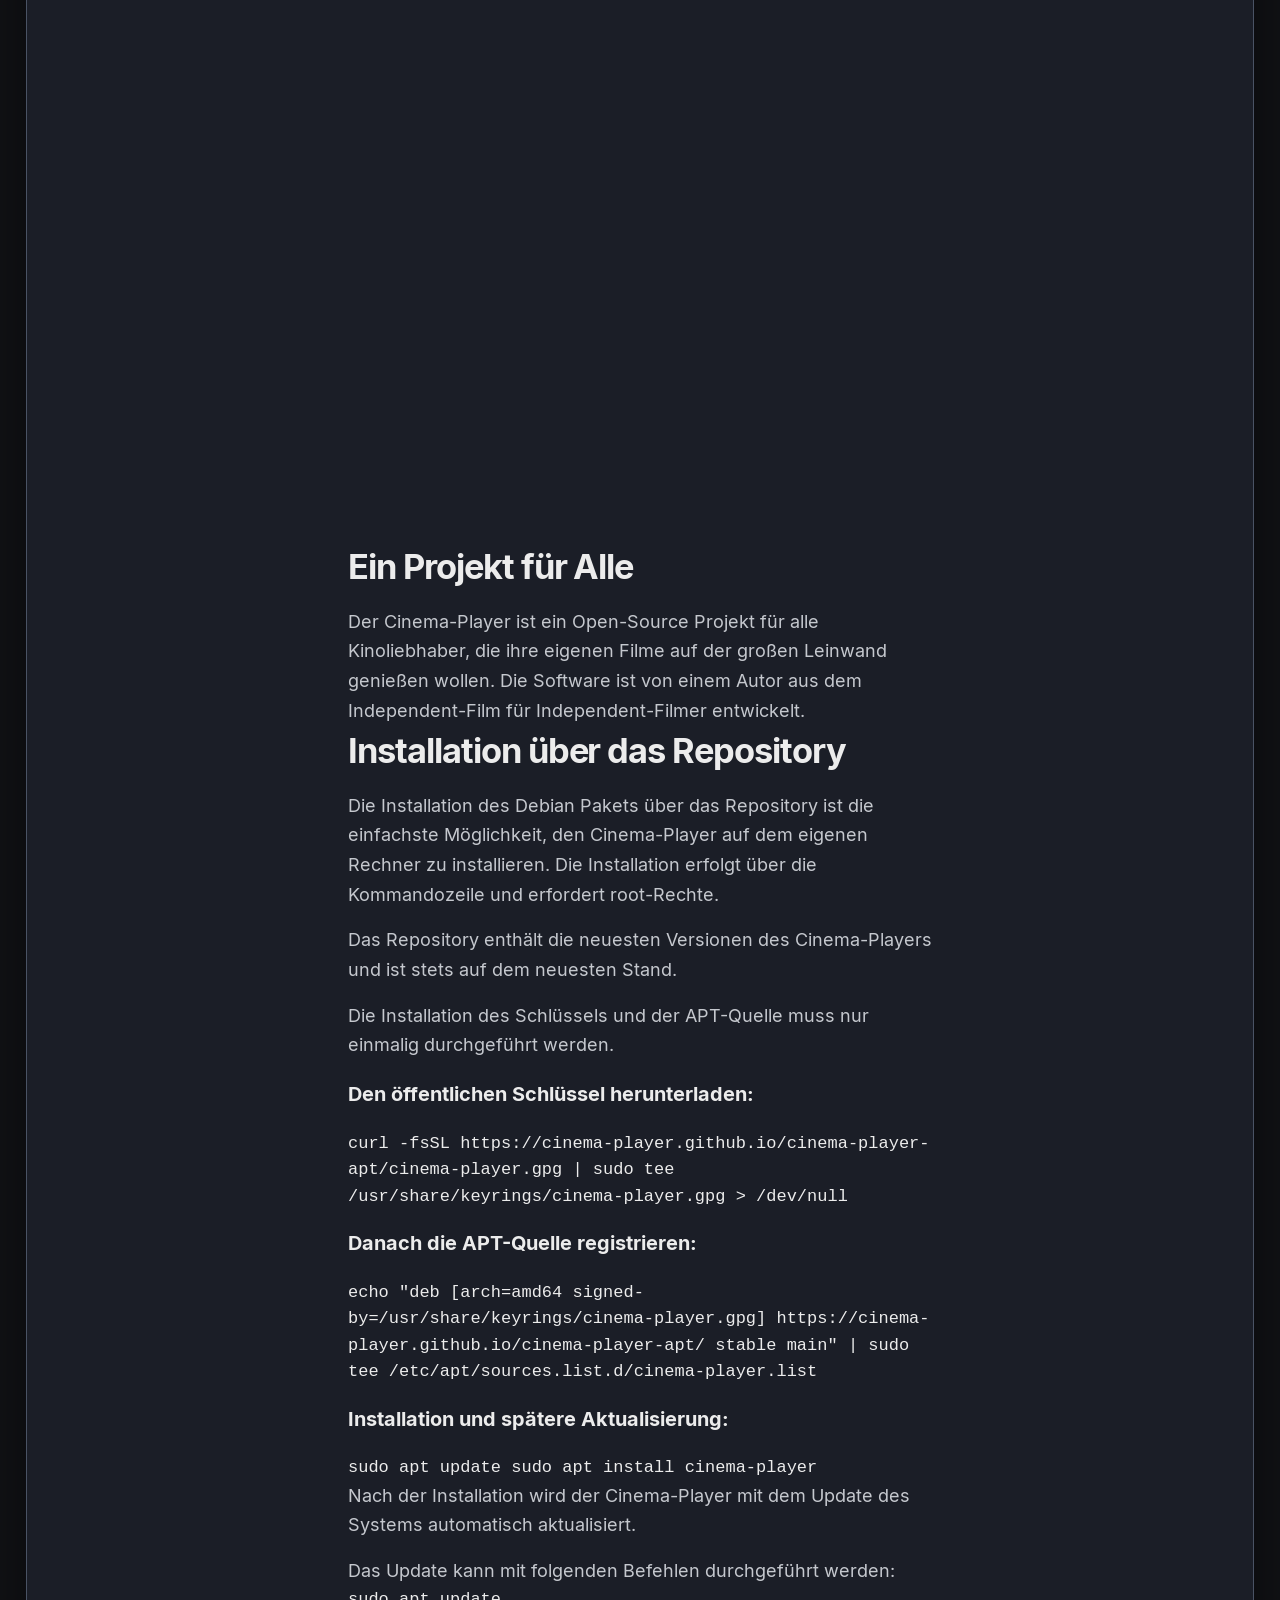
==== commit 0d101467: "Repository link corrected" ====
--- a/index.html
+++ b/index.html
@@ -162,11 +162,10 @@
         <p>Die Installation des Schlüssels und der APT-Quelle muss nur einmalig durchgeführt werden.</p>
         <p>
           <h3>Den öffentlichen Schlüssel herunterladen:</h3>
-            <code>curl -fsSL \ https://cinema-player.github.io/cinema-player-apt/cinema-player.gpg \
-            | sudo tee /usr/share/keyrings/cinema-player.gpg > /dev/null</code>
+            <code>curl -fsSL https://cinema-player.github.io/cinema-player-apt/cinema-player.gpg | sudo tee /usr/share/keyrings/cinema-player.gpg > /dev/null</code>
           <h3>Danach die APT-Quelle registrieren:</h3>
-            <code>echo "deb [arch=amd64 signed-by=/usr/share/keyrings/cinema-player.gpg] \
-            https://cinema-player.github.io/cinema-player-apt/ stable main" \
+            <code>echo "deb [arch=amd64 signed-by=/usr/share/keyrings/cinema-player.gpg]
+            https://cinema-player.github.io/cinema-player-apt/ stable main"
             | sudo tee /etc/apt/sources.list.d/cinema-player.list</code>
           <h3>Installation und spätere Aktualisierung:</h3>
             <code>
